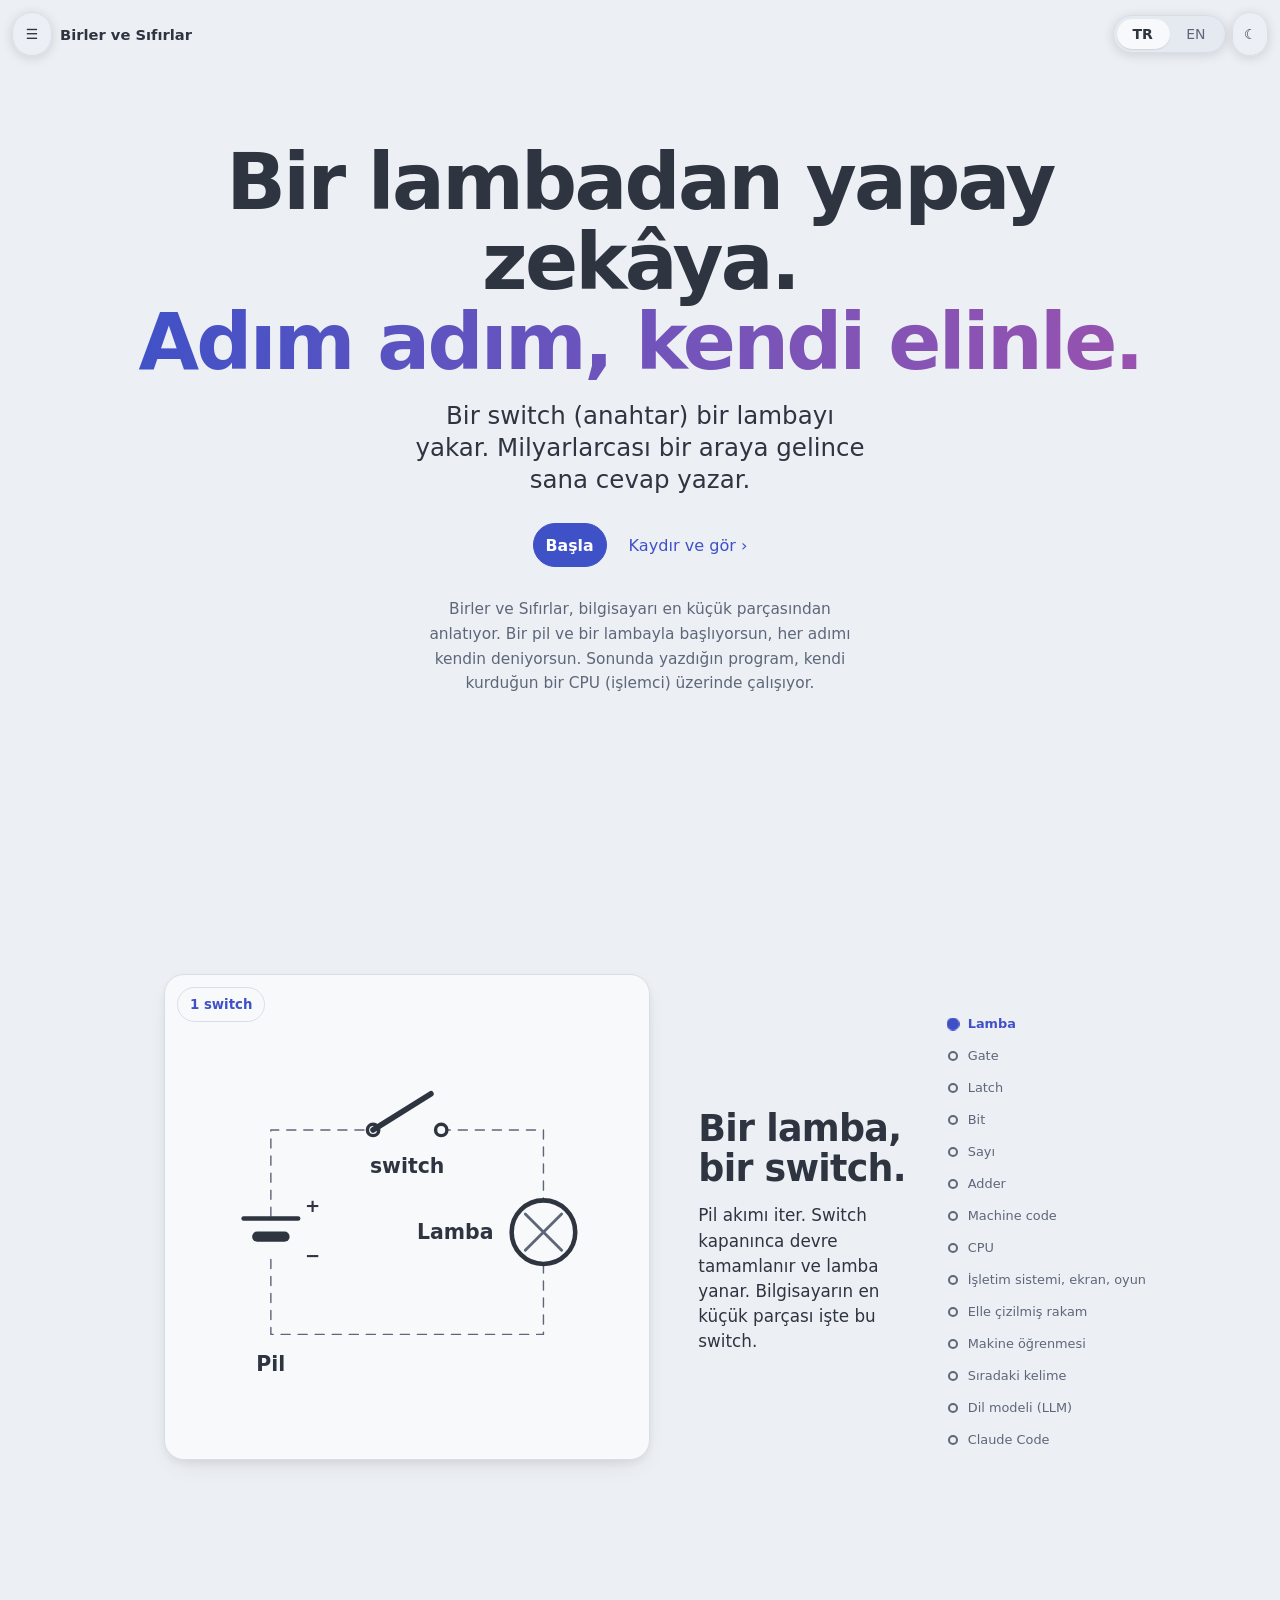
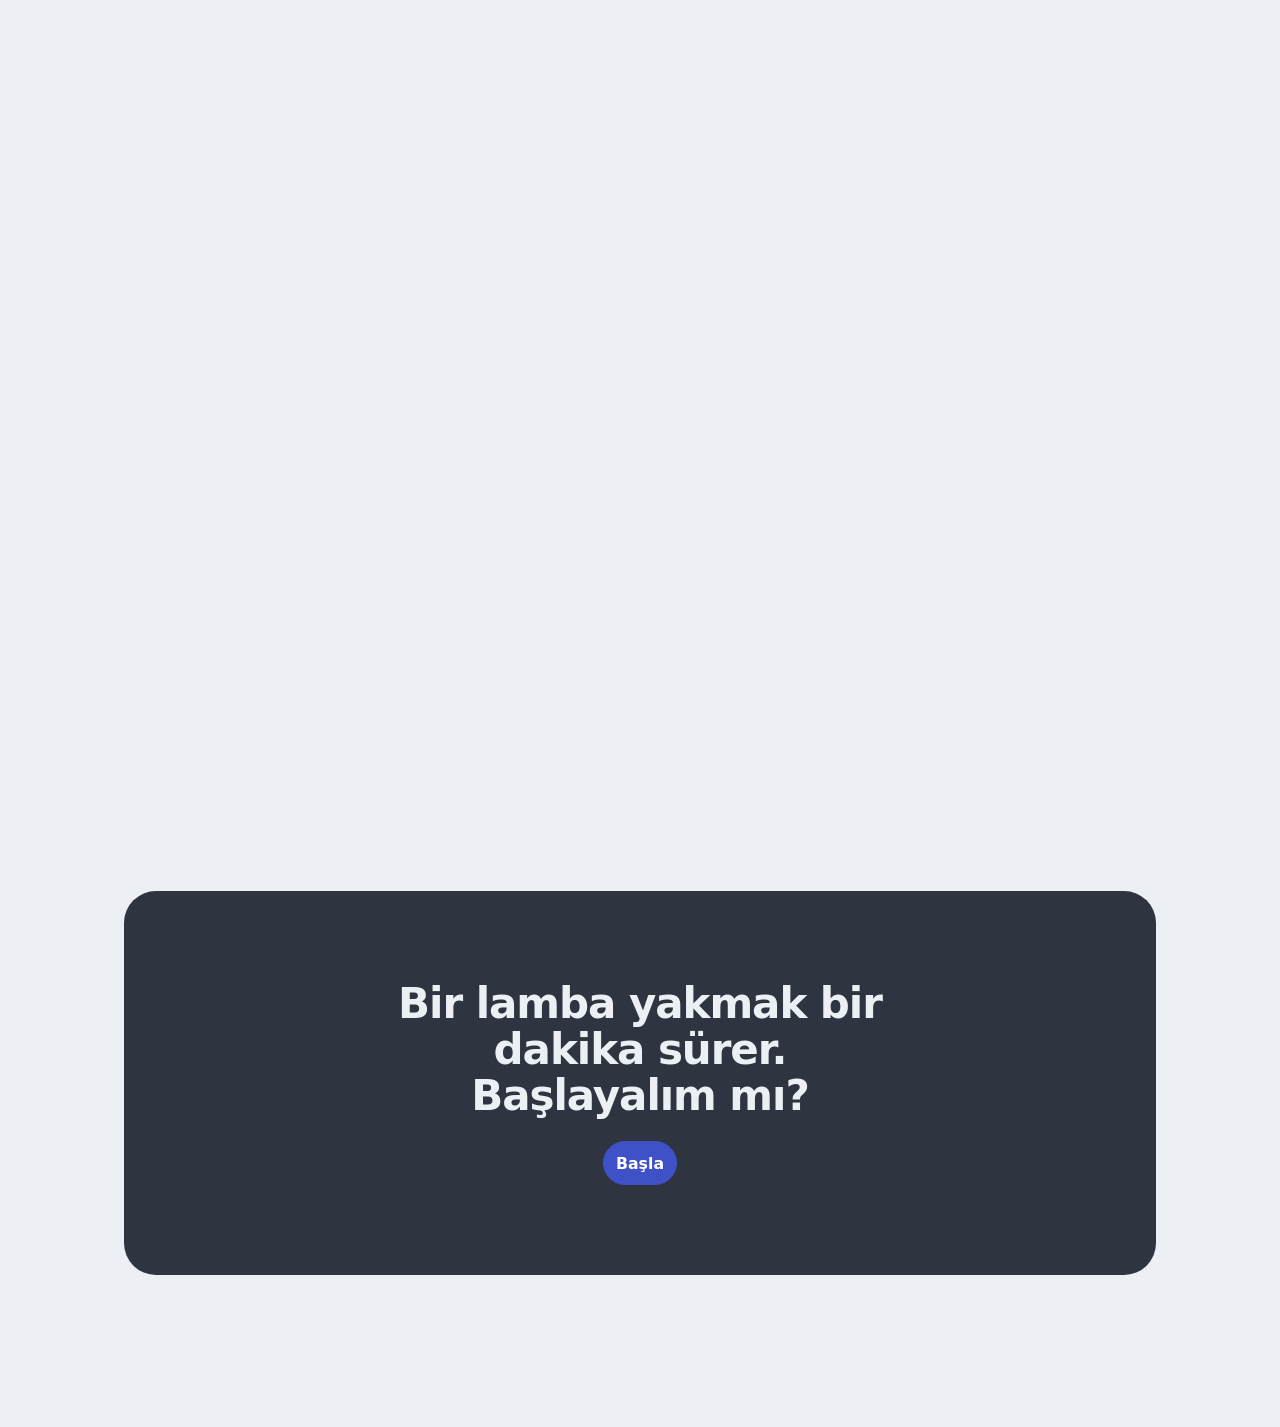
==== apps/how-computers-work/index.html @ 85d6cffd "Publish: site voltaj" ====
<!doctype html>
<html lang="tr">
  <head>
    <script>(function(){try{var D={"palette":"nord","theme":"system","accent":"indigo","type":"system","shape":"pill","density":"comfortable","motion":"calm","depth":"layered","icons":"thin"},O={"palette":["midnight","paper","cool","graphite","sand","nord"],"theme":["dark","light","system"],"accent":["blue","brick","violet","teal","amber","rose","green","indigo","ink"],"type":["grotesk","system","serif","mono","rounded","humanist"],"shape":["sharp","soft","round","pill"],"density":["compact","comfortable","spacious"],"motion":["snappy","smooth","calm","minimal","bouncy"],"depth":["layered","flat","deep"],"icons":["thin","regular","bold"]},p={};
try{p=JSON.parse(localStorage.getItem("voltaj:prefs")||"{}")||{}}catch(e){}
var r=document.documentElement,l=p.look||{};for(var a in D){var v=a==="theme"?p.theme:l[a];if(O[a].indexOf(v)<0)v=D[a];
if(a==="theme"&&v==="system")v=matchMedia("(prefers-color-scheme: dark)").matches?"dark":"light";r.setAttribute("data-"+a,v)}}catch(e){}})();</script>

    <meta charset="UTF-8" />
    <meta name="viewport" content="width=device-width, initial-scale=1, viewport-fit=cover" />
    <meta name="color-scheme" content="light dark" />
    <title>Birler ve Sıfırlar</title>
    <link rel="icon" href="data:image/svg+xml,%3Csvg xmlns='http://www.w3.org/2000/svg' viewBox='0 0 32 32'%3E%3Crect width='32' height='32' rx='7' fill='%234f46e5'/%3E%3Cpath d='M18 4 8 18h7l-1 10 10-14h-7z' fill='%23fff'/%3E%3C/svg%3E" />
    <script type="module" crossorigin src="./assets/index-BXSybt_W.js"></script>
    <link rel="stylesheet" crossorigin href="./assets/index-cdD8555y.css">
  </head>
  <body>
    <div id="root"></div>
  </body>
</html>
---- apps/how-computers-work/assets/index-cdD8555y.css ----
.cd{width:100%;height:auto;display:block;font:600 12px/1 var(--font-text, system-ui);-webkit-user-select:none;user-select:none}.cd .w,.cd .f{fill:none;stroke-linecap:round;stroke-linejoin:round;transition:stroke var(--t-hover, .22s)}.cd .f{opacity:0;transition:opacity var(--t-hover, .22s);animation:cd-flow .8s linear infinite}.cd .on .f{opacity:1}@keyframes cd-flow{to{stroke-dashoffset:-18}}.cd .sw{cursor:pointer;outline:none}.cd .sw.auto{cursor:default;pointer-events:none}.cd .sw .hit{fill:transparent;transition:fill var(--t-hover, .22s)}.cd .sw:hover .hit{fill:color-mix(in srgb,var(--cd-high) 14%,transparent)}.cd .sw:focus-visible .hit{stroke:var(--cd-high);stroke-width:2}.cd .lever{transition:transform var(--t-hover, .22s) cubic-bezier(.25,.8,.25,1)}.cd .sw:not(.closed) .lever{transform:rotate(-30deg)}.cd .glow{opacity:0;transition:opacity var(--t-hover, .22s)}.cd .on .glow{opacity:1}.cd text{text-anchor:middle;dominant-baseline:central;fill:currentColor}.cd .tappable{cursor:pointer;outline:none}.cd .tappable:focus-visible .tap-ring,.cd .tappable.sel .tap-ring{stroke:var(--cd-high);stroke-width:2}.cd .tap-ring{fill:transparent;stroke:transparent}.cd .tappable:hover .tap-ring{fill:color-mix(in srgb,var(--cd-high) 12%,transparent)}.cd .live .w{stroke:var(--cd-high)}.cd .b-glow{fill:#fcd34d;filter:blur(7px);transition:opacity var(--t-fast, .16s)}.cd .b-glass{fill:color-mix(in srgb,var(--cd-off) 14%,transparent);stroke:var(--cd-off);stroke-width:1.6}.cd .b-light{fill:#fde047;stroke:#d97706;stroke-width:1.6;transition:opacity var(--t-fast, .16s)}.cd .b-fil{fill:none;stroke:var(--cd-off);stroke-width:1.3;stroke-linejoin:round}.cd .lit .b-fil{stroke:#b45309}.cd .b-base{fill:#9aa3b0;stroke:#5b6472;stroke-width:1}.cd .b-thread{fill:none;stroke:#5b6472;stroke-width:1}.cd .b-tip{fill:#5b6472}.cd .dg rect{fill:color-mix(in srgb,var(--cd-off) 12%,transparent);stroke:var(--cd-off);stroke-width:1.2;transition:fill var(--t-hover, .22s),stroke var(--t-hover, .22s)}.cd .dg.on rect{fill:color-mix(in srgb,var(--cd-high) 30%,transparent);stroke:var(--cd-high)}.cd .dg text{font-weight:700;font-variant-numeric:tabular-nums}.cd .num{font-weight:700;font-variant-numeric:tabular-nums}.cd .place{font-weight:600;font-variant-numeric:tabular-nums}.cd .leg{fill:none;stroke:var(--cd-off);stroke-width:2.5;transition:stroke var(--t-hover, .22s)}.cd .on .leg{stroke:var(--cd-high)}.cx-in,.cx-box{transition:opacity var(--t-slow, .42s) cubic-bezier(.25,.8,.25,1),transform var(--t-slow, .42s) cubic-bezier(.25,.8,.25,1)}.cx-box{opacity:0;transform:scale(1.5);pointer-events:none}.cx.collapsed .cx-in{opacity:0;transform:scale(.35);pointer-events:none}.cx.collapsed .cx-box{opacity:1;transform:none}.cd{--cd-high: var(--accent);--cd-off: var(--muted);color:var(--text)}.cd .w{stroke:var(--cd-off);stroke-width:2}.cd .on .w{stroke:var(--cd-high)}.cd .f{stroke:var(--cd-high);stroke-width:4;stroke-dasharray:3 15}.cd .sym{fill:none;stroke:var(--cd-off);stroke-width:2;stroke-linecap:round;transition:stroke var(--t-hover, .22s)}.cd .on .sym,.cd .closed .sym{stroke:var(--cd-high)}.cd .glow{fill:color-mix(in srgb,var(--cd-high) 25%,transparent)}@media (prefers-reduced-motion: reduce){.cd .f{animation:none}.cd .w,.cd .f,.cd .lever,.cd .glow,.cd .b-glow,.cd .b-light,.cd .dg rect,.cx-in,.cx-box{transition:none}}.cd .sw:not(.auto) .hit,.cd .tappable .tap-ring{stroke:color-mix(in srgb,var(--cd-high) 40%,transparent);stroke-width:1;stroke-dasharray:3 3}.cd .sw:not(.auto):hover .hit,.cd .tappable:hover .tap-ring{stroke-opacity:1;stroke-dasharray:none}.cd .tappable:focus-visible .tap-ring,.cd .sw:focus-visible .hit{stroke-dasharray:none}.cd text,.cd .b-glass,.cd .b-light{cursor:default}.guide-slot{position:sticky;bottom:14px;height:0;z-index:30;pointer-events:none}.guide{position:fixed;z-index:15;bottom:14px;width:min(380px,calc(100% - 16px));pointer-events:auto;background:var(--bg-elev, var(--bg));color:var(--text);border:1px solid var(--accent);border-radius:12px;padding:10px 12px;box-shadow:0 6px 24px #00000047;font-size:.9rem;line-height:1.4;display:grid;gap:8px}.guide p{margin:0}.guide .gd-row{display:flex;gap:8px;align-items:center;justify-content:space-between}.guide .gd-count{color:var(--muted);font-size:.8rem}.guide .gd-btns{display:flex;gap:6px}.guide .btn{padding:2px 10px}.guide-again{position:absolute;right:8px;bottom:0;pointer-events:auto;padding:2px 10px}.guide-ring{position:fixed;z-index:2147483000;pointer-events:none;box-sizing:content-box;margin:-4px 0 0 -4px;padding:2px;border:2px solid var(--accent);border-radius:8px;animation:guide-pulse 1.4s ease-in-out infinite}@keyframes guide-pulse{0%,to{filter:drop-shadow(0 0 0 transparent)}50%{filter:drop-shadow(0 0 7px var(--accent))}}@media (prefers-reduced-motion: reduce){.guide-ring{animation:none;filter:drop-shadow(0 0 4px var(--accent))}}.guide-slot:has(>.guide-again){position:static;height:auto;pointer-events:auto;display:flex;justify-content:flex-end;margin-top:6px}.guide-slot>.guide-again{position:static}.guide-right{right:14px}.guide-left{left:14px}@media (max-width: 860px){.guide{width:min(380px,calc(100% - 28px))}}.guide{width:min(460px,calc(100% - 16px))}.guide .gd-bar{display:flex;align-items:center;justify-content:space-between;gap:6px;cursor:grab;touch-action:none;-webkit-user-select:none;user-select:none}.guide .gd-bar:active{cursor:grabbing}.guide .gd-grip{color:var(--muted);padding:0 6px;border-radius:6px;line-height:1.4}.guide .gd-grip:focus-visible{outline:2px solid var(--accent)}.guide .gd-tools{display:flex;gap:4px}.guide .gd-tools .btn{font-size:.8rem}.guide{max-height:calc(100vh - 28px);max-height:calc(100dvh - 28px);box-sizing:border-box;grid-template-rows:auto minmax(0,1fr) auto;cursor:grab;touch-action:none}.guide>p{cursor:auto;touch-action:pan-y;min-height:0;overflow-y:auto;overscroll-behavior:contain}.guide:active{cursor:grabbing}.guide .gd-row{flex-wrap:wrap;-webkit-user-select:none;user-select:none}.guide{position:fixed}.guide .gd-tools{justify-self:end;display:flex;flex-wrap:nowrap;align-items:center;gap:2px;margin:-4px -6px -2px 0;-webkit-user-select:none;user-select:none}.guide .gd-tools .btn{padding:0 7px;min-height:28px;min-width:28px;line-height:1}.guide .gd-x{font-size:1rem}.guide>p{overflow-wrap:anywhere}.guide .gd-row{justify-content:space-between}@keyframes gd-blink{0%,to{box-shadow:0 6px 24px #00000047}30%{box-shadow:0 0 0 4px var(--accent),0 0 22px var(--accent);transform:scale(1.03)}}.guide.gd-blink{animation:gd-blink .7s ease-out 2}@keyframes next-nudge{0%,to{box-shadow:0 0 0 0 var(--accent)}50%{box-shadow:0 0 0 8px transparent,0 0 18px var(--accent)}}.next-nudge{outline:2px solid var(--accent);outline-offset:3px;animation:next-nudge 1.1s ease-in-out infinite}@media (prefers-reduced-motion: reduce){.guide.gd-blink,.next-nudge{animation:none}}.guide{background:color-mix(in srgb,var(--accent) 22%,var(--bg-elev, var(--bg)));border-width:2px;box-shadow:0 8px 28px #00000061}.guide,.guide-ring{--gd-bg: #fde7ef;--gd-line: #c43d73;--gd-ink: #3d1022;--gd-muted: #7a2e4c;--gd-btn: #fef3f7;--gd-glow: rgba(196, 61, 115, .55)}[data-theme=dark] .guide,[data-theme=dark] .guide-ring{--gd-bg: #3a1828;--gd-line: #e58aaa;--gd-ink: #fbe6ee;--gd-muted: #e7b3c6;--gd-btn: #4f2339;--gd-glow: rgba(229, 138, 170, .55)}.guide{background:var(--gd-bg);color:var(--gd-ink);border-color:var(--gd-line)}.guide .gd-count,.guide .gd-grip{color:var(--gd-muted)}.guide .btn{background:var(--gd-btn);color:var(--gd-ink);border-color:var(--gd-line)}.guide .btn:hover:not(:disabled){background:var(--gd-bg);border-color:var(--gd-ink)}.guide-ring{border-color:var(--gd-line)}@keyframes gd-blink{0%,to{box-shadow:0 8px 28px #00000061}30%{box-shadow:0 0 0 4px var(--gd-line),0 0 22px var(--gd-glow);transform:scale(1.03)}}@media (prefers-reduced-motion: reduce){.guide-ring{filter:drop-shadow(0 0 4px var(--gd-line))}}.guide .gd-hint{margin:6px 0 0;font-size:.72rem;color:var(--muted, inherit);opacity:.75}.guide .gd-hint kbd{font:inherit;font-size:.7rem;padding:0 5px;border:1px solid currentColor;border-radius:4px;opacity:.8}@media (hover: none){.guide .gd-hint{display:none}}.chapter-tail{display:contents}.chapter.fit{--nav-h: 61px;height:calc(100vh - var(--nav-h));box-sizing:border-box;display:flex;flex-direction:column;padding-block:12px 10px;font-size:1rem;line-height:1.45;overflow:hidden}.chapter.fit .chapter-head{display:flex;align-items:baseline;flex-wrap:wrap;gap:4px 14px;max-width:none;margin:0 0 4px}.chapter.fit .chapter-head h1{font-size:1.5rem;margin:0}.chapter.fit .chapter-head .legend{margin:0;font-size:.8rem}.chapter.fit>.beat{flex:1 1 0;min-height:0;padding-block:4px;grid-template-rows:auto minmax(0,1fr)}.chapter.fit .beat .prose{font-size:.9rem}.chapter.fit .stagebox{position:static;min-height:0;padding:10px;gap:8px}.chapter.fit .own{flex:1;min-height:0;display:flex;flex-direction:column}.chapter.fit .own-grid{flex:1;height:auto;min-height:0}.chapter.fit .fit-foot{flex:none;display:flex;align-items:center;gap:12px;margin-top:6px}.chapter.fit .fit-foot .payoff{flex:1;margin:0;padding:0;border:0;font-size:1rem;text-align:left;line-height:1.3}.chapter.fit .skip-info{position:relative;margin-left:auto}.chapter.fit .skip-pop{position:absolute;top:100%;right:0;width:min(60ch,80vw);margin-top:6px;padding:10px 14px;font-size:.9rem;background:var(--surface);border:1px solid var(--line);border-radius:10px;box-shadow:var(--shadow-md, var(--shadow-sm));z-index:20}.chapter.fit .skip-pop p{margin:4px 0 0}.chapter.fit .fit-foot .pager{flex:none;flex-wrap:nowrap;gap:8px}.shell:has(>.chapter.fit){min-height:0}.own8-h{margin:20px 0 8px;font-size:1rem}.own .code{resize:none;height:12.5rem;overflow:auto;width:100%;font-family:ui-monospace,SF Mono,Menlo,monospace;font-size:.9rem}.rgb8{display:grid;grid-template-columns:110px minmax(0,1fr);gap:16px;align-items:center}.rgb8-sw{width:110px;height:110px;border-radius:14px}.rgb8-row{display:grid;grid-template-columns:1.2rem minmax(0,1fr) 2.6rem;gap:10px;align-items:center;margin:6px 0}.rgb8-v{text-align:right}@media (max-width: 640px){.rgb8{grid-template-columns:1fr}}.rgb8{grid-template-columns:auto minmax(0,1fr)}.rgb8-zoom{grid-column:1 / -1;margin:0}.rgb8-img{display:grid;grid-template-columns:repeat(4,1fr);transition:width var(--t-slow, .4s),gap var(--t-slow, .4s)}.rgb8-img.z0{width:64px;gap:0}.rgb8-img.z1{width:160px;gap:4px}.rgb8-img.z2{width:260px;gap:4px}.rgb8-cell{aspect-ratio:1;border:0;padding:0;cursor:pointer;color:#fff;text-shadow:0 0 3px #000;font-size:.62rem;line-height:1.15;white-space:pre;transition:border-radius var(--t-slow, .4s)}.rgb8-img.z0 .rgb8-cell{cursor:default}.rgb8-img:not(.z0) .rgb8-cell{border-radius:6px}.rgb8-cell.sel{outline:2px solid var(--accent, #fff);outline-offset:1px}.rgb8-mem{font-size:.8rem;margin:6px 0}@media (max-width: 640px){.rgb8{grid-template-columns:1fr}.rgb8-img.z2{width:100%}}.io-strip{margin:8px 0}.io-cells{display:grid;grid-template-columns:repeat(5,minmax(0,1fr));gap:4px;margin-top:4px}.io-cells16{grid-template-columns:repeat(8,minmax(0,1fr))}.io-cell{font-family:ui-monospace,SF Mono,Menlo,monospace;font-size:.8rem;padding:6px 4px}.io-dev{border-color:var(--accent, currentColor)}.io-cell[aria-pressed=true],.io-bit[aria-checked=true]{background:var(--accent, currentColor);color:var(--on-accent, #fff)}.io-pick{display:grid;grid-template-columns:repeat(8,minmax(0,1fr));gap:4px;margin:8px 0}.io-input .twocol,.io-input{position:relative}.io-ln{display:block;padding:0 4px;border-radius:4px}.io-ln.on{background:var(--accent, currentColor);color:var(--on-accent, #fff)}.io-fx{margin:8px 0 0;padding-left:1.4em;min-height:4.2em}.io-fx li{margin:2px 0}.io-input .btn:disabled{opacity:.5;cursor:progress}.io-fig{width:min(100%,260px);margin:0 auto}.io-cols{display:grid;grid-template-columns:repeat(8,1fr);text-align:center;font-size:1rem;color:var(--accent);height:1.4em}.io-gridwrap{position:relative}.io-gridwrap .screen{width:100%}.io-row{position:absolute;left:0;right:0;top:66.6%;height:12.2%;border:2px dashed var(--accent);border-radius:6px;pointer-events:none;transition:background var(--t-slow, .42s)}.io-row.seen{background:color-mix(in srgb,var(--accent) 22%,transparent);border-style:solid}.io-ask{position:absolute;right:4px;top:66.6%;height:12.2%;display:flex;align-items:center;font-size:.72rem;font-weight:600;padding:0 6px;border-radius:999px;background:var(--accent);color:var(--on-accent, #fff);pointer-events:none;animation:io-ask .56s var(--ease, ease-out) both}@keyframes io-ask{0%{opacity:1}to{opacity:.15}}.io-byte{text-align:center;margin:6px 0 0}.io-legend{margin:8px 0 0;padding-left:1.2em}.io-seenline{color:var(--accent);font-weight:600}.io-watch{margin:8px 0 0;padding:6px 10px;border-left:3px solid var(--accent);background:color-mix(in srgb,var(--accent) 10%,transparent)}@media (prefers-reduced-motion: reduce){.io-ask{animation:none}.io-row{transition:none}}.io-pick.io-rows{grid-template-columns:repeat(auto-fit,minmax(max(3.6rem,5ch),1fr))}.io-rows .io-cell{white-space:nowrap;font-variant-numeric:tabular-nums;padding:6px 8px;min-width:0}.walk9{display:grid;grid-template-columns:minmax(0,1fr) minmax(0,1fr);gap:14px;align-items:start}.walk9>div{min-width:0}.wlist{max-height:560px;overflow:auto;border:1px solid var(--line);border-radius:10px;font-size:.78rem;line-height:1.5;position:relative}.wsec{position:sticky;top:0;z-index:1;background:var(--bg);padding:3px 8px;font-weight:600;font-size:.78rem;color:var(--accent);border-block:1px solid var(--line)}.wl{display:flex;gap:8px;padding:0 8px;white-space:pre;border-left:3px solid transparent}.wl .ad{color:var(--muted);min-width:2.2em}.wl.cur{background:color-mix(in srgb,var(--accent) 28%,transparent);border-left-color:var(--accent)}.wl.nxt{outline:1px dashed var(--accent);outline-offset:-1px}.wl .cm{color:var(--muted)}.wcap{border:1px solid var(--line);border-radius:10px;padding:8px 12px;margin-block:10px;height:11.5rem;overflow-y:auto;overflow-wrap:anywhere;box-sizing:border-box}.wcap ul{margin:6px 0 0;padding-left:18px}.wcap .none9{color:var(--muted)}.walk9 .screen{width:min(100%,200px)}.screen .px.chg{stroke:var(--accent);stroke-width:3}.still9{opacity:.4}@media (max-width: 760px){.walk9{grid-template-columns:minmax(0,1fr)}}.stage9 .wlist{max-height:420px}.wl.new9{border-left-color:var(--good, #4a9);background:color-mix(in srgb,var(--good, #4a9) 12%,transparent)}.wl.new9.cur{background:color-mix(in srgb,var(--accent) 28%,transparent);border-left-color:var(--accent)}.newkey9{display:inline-block;width:10px;height:10px;border-radius:2px;vertical-align:-1px;background:color-mix(in srgb,var(--good, #4a9) 40%,transparent);border-left:3px solid var(--good, #4a9)}.mgroup{margin-block:10px;padding:6px 0 2px 10px;border-left:4px solid var(--line)}.mgroup h5{margin:0;font-size:.85rem;display:flex;gap:10px;flex-wrap:wrap;align-items:baseline}.mnote{margin:2px 0 6px;color:var(--muted);font-size:.78rem}.g-code{border-left-color:var(--muted)}.g-tables{border-left-color:#b8892b}.g-vars{border-left-color:var(--accent)}.g-dev{border-left-color:#8a63d2}.g-screen{border-left-color:var(--good, #4a9)}.mrow{display:flex;gap:12px;align-items:flex-end;margin-block:3px}.maddr{color:var(--muted);font-size:.72rem;min-width:3.2em;padding-bottom:3px}.mcells{display:grid;grid-template-columns:repeat(8,3.2em);gap:3px;font-size:.8rem}.mcells .mcell:nth-child(4){margin-right:10px}.mcell{display:inline-flex;flex-direction:column;align-items:center;border:1px solid var(--line);border-radius:4px;padding:0 2px 1px;min-width:0}.mcell i{font-style:normal;font-size:.6rem;color:var(--accent);height:1em;line-height:1em;white-space:nowrap;overflow:hidden;max-width:100%}.mcell b{font-weight:600;letter-spacing:.06em}.mcell .bits{text-decoration:none;font-size:.6rem;letter-spacing:1px;color:var(--muted)}.mcell.z b{color:var(--muted);font-weight:400}.mcell.r{outline:2px solid var(--accent);outline-offset:-1px}.mcell.w{background:color-mix(in srgb,var(--accent) 35%,transparent);outline:2px solid var(--accent);outline-offset:-1px}.mlegend{display:flex;flex-wrap:wrap;gap:8px;align-items:center}.mlegend .mcell{display:inline-flex;flex-direction:row;padding:0 6px}.focus9 .mcell:not(.w):not(.r){opacity:.45}@media (max-width: 760px){.mcells{grid-template-columns:repeat(8,2.6em);font-size:.72rem}}.z-body,.z-box,.z-chip,.z-scr{fill:color-mix(in srgb,var(--accent) 6%,var(--surface));stroke:var(--text);stroke-width:4}.z-w{stroke-dasharray:8 7;transition:stroke var(--t-slow, .42s)}.z-plate{stroke:var(--text);stroke-width:4}.z-short{stroke-width:9}.z-pin{fill:var(--surface);stroke:var(--text);stroke-width:3}.z-lev{stroke:var(--text);stroke-width:5;transform-box:fill-box;transform-origin:0% 50%;transform:rotate(-32deg);transition:transform .6s cubic-bezier(.25,.8,.25,1)}.z-lamp{fill:transparent;stroke:var(--text);stroke-width:4;transition:fill var(--t-slow, .42s),filter var(--t-slow, .42s)}.z-fil{stroke-width:2.5}.z-glow{fill:color-mix(in srgb,var(--accent) 30%,transparent);stroke:none;opacity:0;transition:opacity var(--t-slow, .42s)}.z-coil{stroke-width:4}.z-lit .z-live{stroke:var(--accent)}.z-lit .z-lev{transform:none}.z-lit .z-lamp{fill:color-mix(in srgb,var(--accent) 70%,transparent);filter:drop-shadow(0 0 14px var(--accent))}.z-lit .z-glow{opacity:1}.z-gate{stroke:var(--text);stroke-width:3;fill:var(--surface)}.z-cell{fill:var(--surface-2);stroke:var(--line);stroke-width:2}.z-off .z-cell{fill:var(--surface-2);stroke:var(--line)}.z-on .z-cell{fill:color-mix(in srgb,var(--accent) 22%,var(--surface));stroke:var(--accent)}.z-on .z-w,.z-on .z-gate{stroke:var(--accent)}.hm-zsvg text.z-dig{fill:var(--muted);stroke:none;font:700 26px ui-monospace,SFMono-Regular,Menlo,monospace}.hm-zsvg text.z-dsm{font-size:22px}.hm-zsvg .z-on .z-dig{fill:var(--accent)}.hm-zsvg text.z-wt{fill:var(--muted);stroke:none;font-size:12px}.z-bit{fill:transparent;stroke:var(--accent);stroke-width:1.5}.z-bit.z-set{fill:color-mix(in srgb,var(--accent) 55%,transparent)}.z-px{fill:var(--surface-2);stroke:none}.z-pxon{fill:var(--accent)}.hm-zoom[data-run] .z-lit .z-live{animation:hm-flow2 .8s linear infinite}.hm-zoom[data-run] .z-bit.z-run{animation:hm-bit 1.6s steps(1) infinite;animation-delay:calc(var(--i) * -.4s)}@keyframes hm-flow2{to{stroke-dashoffset:-15}}@keyframes hm-bit{0%{fill:currentColor}50%{fill:transparent}}.hm-zsvg text.z-v{font:700 19px ui-monospace,SFMono-Regular,Menlo,monospace;fill:var(--muted)}.hm-zsvg text.z-v.z-acc{fill:var(--accent)}.z-cur .z-cell{stroke:var(--accent);stroke-dasharray:4 3}.z-carry{stroke:var(--accent);stroke-width:2.5;fill:none}.hm-zsvg text.z-code{fill:var(--text);stroke:none;font:600 14px ui-monospace,SFMono-Regular,Menlo,monospace}.hm-zsvg text.z-code.z-acc{fill:var(--accent)}.hm-zsvg text.z-dxs{font-size:16px}.z-lev,.z-lamp,.z-glow,.z-cell{transition-duration:var(--t-pop, .32s)}.hm-zoom[data-rm] .z-lev,.hm-zoom[data-rm] .z-lamp,.hm-zoom[data-rm] .z-glow{transition:none}.hm-zsvg text.z-v.z-vb{font-size:30px}.hm-zsvg .z-latchw .z-w{stroke-width:5;stroke-linecap:round;stroke-dasharray:12 9;stroke:var(--muted);opacity:.3}.hm-zsvg .z-latchw.z-lit .z-w{stroke:var(--accent);opacity:1;filter:drop-shadow(0 0 3px var(--accent))}.hm-zoom[data-run] .z-latchw.z-lit .z-live{animation:hm-flow-l .7s linear infinite}@keyframes hm-flow-l{to{stroke-dashoffset:-21}}.z-syn{stroke:var(--accent);stroke-width:1.5;stroke-dasharray:none}.z-neu{fill:var(--surface);stroke:var(--text);stroke-width:3}.z-neuon{fill:var(--accent);stroke:var(--accent);filter:drop-shadow(0 0 10px var(--accent))}.z-pxdim{fill:var(--muted);opacity:.35}.hm-zsvg text.z-num{fill:var(--muted);opacity:.55;font-size:14px;font-weight:500}.hm-zsvg text.z-numon{fill:var(--surface);font-size:14px;font-weight:700}.z-term{fill:color-mix(in srgb,var(--accent) 6%,var(--surface));stroke:var(--text);stroke-width:4}.z-chipw{fill:var(--surface-2);stroke:var(--line);stroke-width:2}.z-tok{fill:var(--surface);stroke:var(--accent);stroke-width:3}.z-bar{fill:var(--line);stroke:none}.z-on .z-bar{fill:var(--accent)}.z-cur{fill:var(--accent);stroke:none}.hm-zoom[data-run] .z-cur{animation:hm-blink 1.1s steps(1) infinite}@keyframes hm-blink{50%{opacity:0}}.hm-zsvg text.z-v{font-size:11px;font-family:ui-monospace,SFMono-Regular,Menlo,monospace;font-weight:500}.hm-zsvg text.z-code{font-size:11px;font-family:ui-monospace,SFMono-Regular,Menlo,monospace;font-weight:500}.hm-zsvg text.z-mut{fill:var(--muted)}.hm-zsvg text.z-del{fill:var(--bad, #c0392b)}.z-ln{fill:none;stroke:var(--accent);stroke-width:2.5}.z-cell{fill:var(--accent);stroke:none}.z-gen{stroke:var(--accent)}.z-bar.z-barhi{fill:var(--accent)}.z-add{fill:color-mix(in srgb,var(--accent) 14%,var(--surface));stroke:var(--accent)}.z-pc{stroke:var(--text)}.z-tick{fill:var(--accent);stroke:none}.z-okp{stroke:var(--surface);stroke-width:2.5;fill:none}.chapter.home{max-width:1080px}.nav-brand{all:unset;cursor:pointer;font-weight:700;font-size:1.1rem;padding:4px 8px;border-radius:var(--r, 8px)}.nav-brand:hover{background:color-mix(in srgb,var(--accent) 12%,transparent)}.nav-brand:focus-visible{outline:2px solid var(--accent);outline-offset:2px}.toc-home{margin-bottom:6px}.hm{display:grid;gap:0}.hm-hero{display:grid;justify-items:center;text-align:center;gap:18px;padding:clamp(40px,9vw,110px) 0 clamp(32px,6vw,64px)}.hm-hook{font-size:clamp(2.6rem,8vw,5.6rem);line-height:1.02;margin:0;letter-spacing:-.035em;font-weight:800}.hm-grad{background:linear-gradient(100deg,var(--accent),color-mix(in srgb,var(--accent) 40%,#e0509a) 55%,var(--accent));background-size:200% 100%;-webkit-background-clip:text;background-clip:text;color:transparent;animation:hm-shine 9s ease-in-out infinite alternate}.hm-sub{font-size:clamp(1.25rem,2.6vw,1.75rem);line-height:1.3;margin:0;max-width:30ch;font-weight:500}.hm-lead{color:var(--muted);font-size:1.1rem;margin:12px 0 0;max-width:46ch}.hm-cta{display:flex;flex-wrap:wrap;gap:14px 22px;margin-top:10px;align-items:center;justify-content:center}.hm-start{font-size:1.15rem;padding-inline:32px;min-height:52px;border-radius:999px}.hm-link{border-radius:999px;min-height:52px}.hm-link2{color:var(--accent);font-size:1.15rem;text-decoration:none;cursor:pointer}.hm-link2:hover{text-decoration:underline}.hm-hero>*{animation:rise .7s cubic-bezier(.25,.8,.25,1) backwards}.hm-hero>:nth-child(2){animation-delay:80ms}.hm-hero>:nth-child(3){animation-delay:.16s}.hm-hero>:nth-child(4){animation-delay:.24s}.hm-hero>:nth-child(5){animation-delay:.32s}.hm-final[data-rv]{opacity:0;transform:translateY(28px);transition:opacity .7s cubic-bezier(.25,.8,.25,1),transform .7s cubic-bezier(.25,.8,.25,1)}.hm-final[data-in]{opacity:1;transform:none}.hm-band{background:var(--text);color:var(--bg);border-radius:clamp(18px,3vw,32px);padding:clamp(40px,7vw,96px) clamp(20px,5vw,72px);margin:clamp(24px,5vw,56px) 0}.hm-final{display:grid;justify-items:center;text-align:center;gap:22px}.hm-final p{margin:0;font-size:clamp(1.8rem,4.5vw,3rem);font-weight:800;letter-spacing:-.025em;line-height:1.1;max-width:18ch}.hm-zoom{position:relative;height:calc((var(--zn) - 1) * 75vh + 100vh);height:calc((var(--zn) - 1) * 75svh + 100svh)}.hm-zstage{position:sticky;top:0;height:100vh;height:100svh;display:grid;grid-template-columns:minmax(0,1.15fr) minmax(0,1fr);gap:clamp(20px,4vw,48px);align-items:center;padding:64px 0 20px;box-sizing:border-box}.hm-zcol{justify-self:end;width:min(calc(100% - 40px),calc(100svh - 150px));display:flex;flex-direction:column;align-items:center;gap:6px}.hm-zframe{position:relative;width:100%;flex:none;aspect-ratio:1;border:1px solid var(--line);border-radius:var(--r-lg, 14px);background:var(--surface);box-shadow:var(--shadow-md, var(--shadow-sm));overflow:hidden}.hm-zsvg{display:block;width:100%;height:100%;box-sizing:border-box;padding-top:30px;color:var(--muted);stroke-width:4}.hm-zoom[data-rm] .hm-zsvg{animation:hm-zfade .32s cubic-bezier(.25,.8,.25,1) backwards}.hm-zcount{position:absolute;top:12px;left:12px;padding:6px 12px;border-radius:999px;font-weight:700;font-variant-numeric:tabular-nums;font-size:.95rem;background:color-mix(in srgb,var(--surface) 80%,transparent);border:1px solid var(--line);color:var(--accent);-webkit-backdrop-filter:blur(8px);backdrop-filter:blur(8px)}.hm-zside{display:grid;grid-template-columns:minmax(0,1fr) auto;gap:20px;align-items:center}.hm-zcap{display:grid;gap:14px;justify-items:start;animation:rise var(--t-pop, .32s) cubic-bezier(.25,.8,.25,1) backwards}.hm-zh{margin:0;font-size:clamp(1.7rem,3.4vw,2.6rem);line-height:1.1;letter-spacing:-.02em;font-weight:800}.hm-zp{margin:0;font-size:1.2rem;line-height:1.5;max-width:34ch}.hm-zhome{border-radius:999px;min-height:48px;padding-inline:22px}.hm-zdots{list-style:none;margin:0;padding:0;display:grid;gap:2px}.hm-zdot{all:unset;box-sizing:border-box;cursor:pointer;display:flex;align-items:center;gap:10px;min-height:30px;padding:2px 10px 2px 6px;border-radius:999px;color:var(--muted);font-size:.92rem;transition:background var(--t-fast, .16s),color var(--t-fast, .16s)}.hm-zdot:hover{background:color-mix(in srgb,var(--accent) 10%,transparent);color:var(--text)}.hm-zdot:active{transform:scale(.97)}.hm-zdot:focus-visible{outline:2px solid var(--accent);outline-offset:1px}.hm-zdotb{width:10px;height:10px;border-radius:50%;flex:none;border:2px solid currentColor;transition:transform var(--t-pop, .24s),background var(--t-pop, .24s)}.hm-zdot[aria-current]{color:var(--accent);font-weight:700}.hm-zdot[aria-current] .hm-zdotb{background:var(--accent);border-color:var(--accent);transform:scale(1.3)}.hm-zsvg .z-t{fill:var(--text);stroke:none;font-size:18px;font-weight:600;font-family:inherit}.hm-zsvg .z-s{font-size:16px}.hm-zsvg .z-xs{font-size:13px}.hm-zsvg .z-mid{font-size:24px;font-weight:800}.hm-zsvg .z-big{font-size:40px;font-weight:800;letter-spacing:-.02em}.hm-zsvg .z-acc,.hm-zsvg tspan.z-acc{fill:var(--accent)}.hm-zsvg .z-mono{font-family:ui-monospace,SFMono-Regular,Menlo,monospace;font-size:13px;font-weight:500}@keyframes hm-shine{to{background-position:100% 0}}@keyframes hm-zfade{0%{opacity:0}}@media (min-width: 861px) and (max-width: 1100px){.hm-zdotl{font-size:.85rem}}@media (max-width: 860px){.hm-zstage{grid-template-columns:minmax(0,1fr);grid-template-rows:auto 1fr;align-items:start;gap:14px;row-gap:34px;padding-top:60px}.hm-zcol{width:min(100%,50svh);justify-self:center}.hm-zside{grid-template-columns:minmax(0,1fr);gap:10px;align-content:start}.hm-zh{font-size:1.5rem}.hm-zp{font-size:1.05rem}.hm-zdots{order:-1;display:flex;justify-content:center;gap:0;position:relative}.hm-zdot{position:relative;padding:0;min-width:30px;min-height:30px;justify-content:center}.hm-zdotl{position:absolute;bottom:calc(100% + 4px);left:50%;transform:translate(-50%);white-space:nowrap;padding:4px 10px;border-radius:8px;font-size:.85rem;background:var(--text);color:var(--bg);opacity:0;pointer-events:none;transition:opacity var(--t-fast, .16s);z-index:2}.hm-zdot:hover .hm-zdotl,.hm-zdot:focus-visible .hm-zdotl{opacity:1}.hm-zdots li:first-child .hm-zdotl{left:0;transform:none}.hm-zdots li:last-child .hm-zdotl{left:auto;right:0;transform:none}}@media (prefers-reduced-motion: reduce){.hm-grad,.hm-hero>*,.hm-zcap,.hm-zsvg *,.hm-final{animation:none!important;transition:none!important}.hm-final[data-rv]{opacity:1!important;transform:none!important}.hm-grad{background:none;color:var(--accent);-webkit-text-fill-color:currentColor}}.home-bar{position:fixed;top:12px;left:12px;right:12px;z-index:30;display:flex;justify-content:space-between;align-items:center;pointer-events:none}.home-bar>*,.home-bar-end>*{pointer-events:auto}.home-bar-end{display:flex;align-items:center;gap:6px}.home-bar .btn,.home-bar-end>*{background:color-mix(in srgb,var(--bg, #fff) 72%,transparent);-webkit-backdrop-filter:blur(14px) saturate(1.4);backdrop-filter:blur(14px) saturate(1.4);border:1px solid var(--border, #8884);border-radius:999px;box-shadow:0 2px 12px #0002;color:var(--fg, inherit)}.home-burger{width:40px;height:40px;padding:0;font-size:1.15rem;display:grid;place-items:center}.shell[data-home-shell][data-toc]>.toc{display:none;position:fixed;top:64px;left:12px;bottom:12px;width:min(300px,86vw);z-index:29;background:var(--bg, #fff);border:1px solid var(--border, #8884);border-radius:var(--r, 12px);padding-left:var(--s2, 8px);box-shadow:var(--shadow-lg, 0 8px 32px #0004);max-height:none}.shell[data-home-shell][data-toc]>.toc[data-open=true]{display:block;animation:rise var(--t-pop, .32s) cubic-bezier(.25,.8,.25,1) backwards}.shell .chapter:not(.home){padding-top:64px}.shell .chapter.fit{--nav-h: 0px;height:100vh;padding-block:60px 10px}.home-bar{z-index:40}.shell[data-home-shell][data-toc]>.toc{z-index:39;overflow-y:auto;max-height:calc(100vh - 76px)}.hm-zscue{white-space:nowrap;font-size:1.3rem;font-weight:600;line-height:1.3;color:var(--muted);pointer-events:none;opacity:0;transition:opacity var(--t-slow, .42s)}.hm-zscue[data-show]{opacity:.95;animation:hm-cue 1.8s ease-in-out infinite}@keyframes hm-cue{0%,to{transform:translateY(-2px)}50%{transform:translateY(4px)}}.hm-zoom[data-rm] .hm-zscue{animation:none!important;transition:none}.home-title{pointer-events:auto;flex:0 1 auto;min-width:0;margin:0 auto 0 4px;max-width:calc(100% - 160px);padding:6px 4px;background:none;border:0;cursor:pointer;font:inherit;font-weight:700;font-size:clamp(.8rem,3.6vw,1.05rem);color:var(--text, inherit);text-align:left;white-space:nowrap;overflow:hidden;text-overflow:ellipsis}.home-title:hover{text-decoration:underline}[data-palette=midnight][data-theme=dark]{--bg:#0b0b0d;--surface:#18191d;--surface2:#212327;--text:#f2f3f5;--muted:#8b909a;--line:#2b2d32}[data-palette=midnight][data-theme=light]{--bg:#f4f4f6;--surface:#fff;--surface2:#eceef2;--text:#14151a;--muted:#666c7a;--line:#e2e4e9}[data-palette=paper][data-theme=light]{--bg:#f6f4f0;--surface:#fff;--surface2:#efece6;--text:#1f1d1a;--muted:#6f6a62;--line:#e2ded6}[data-palette=paper][data-theme=dark]{--bg:#101114;--surface:#191a1f;--surface2:#22242b;--text:#ece9e4;--muted:#8f8b84;--line:#2c2e36}[data-palette=cool][data-theme=light]{--bg:#f6f7f9;--surface:#fff;--surface2:#eef0f3;--text:#16181d;--muted:#646b78;--line:#dfe2e8}[data-palette=cool][data-theme=dark]{--bg:#0f1115;--surface:#171a20;--surface2:#1f232b;--text:#e8eaef;--muted:#8a92a0;--line:#2a2f38}[data-palette=graphite][data-theme=light]{--bg:#ececee;--surface:#f9f9fa;--surface2:#e3e3e6;--text:#1d1d1f;--muted:#6e6e73;--line:#d4d4d8}[data-palette=graphite][data-theme=dark]{--bg:#1e1e20;--surface:#2a2a2d;--surface2:#333336;--text:#f5f5f7;--muted:#98989d;--line:#3d3d41}[data-accent=blue]{--acc-l:#1f69c9;--acc-d:#5b9dff}[data-accent=brick]{--acc-l:#c73e28;--acc-d:#e8705a}[data-accent=violet]{--acc-l:#6a4fd6;--acc-d:#9b8cff}[data-accent=teal]{--acc-l:#0f8f80;--acc-d:#3cc6b4}[data-accent=amber]{--acc-l:#b86e08;--acc-d:#f0a94e}[data-theme=light]{--accent: var(--acc-l);--on-accent:#fff;--danger:#d6384b;--shadow-sm: 0 1px 2px rgba(20,21,26,.05), 0 1px 1px rgba(20,21,26,.04);--shadow-md: 0 3px 10px rgba(20,21,26,.06), 0 10px 26px -10px rgba(20,21,26,.12);--shadow-lg: 0 8px 20px rgba(20,21,26,.08), 0 22px 48px -16px rgba(20,21,26,.16)}[data-theme=dark]{--accent: var(--acc-d);--on-accent:#0b0c10;--danger:#ff6b7a;--shadow-sm: 0 1px 2px rgba(0,0,0,.3), 0 1px 1px rgba(0,0,0,.22);--shadow-md: 0 4px 14px rgba(0,0,0,.34), 0 10px 28px -10px rgba(0,0,0,.42);--shadow-lg: 0 10px 28px rgba(0,0,0,.42), 0 24px 54px -18px rgba(0,0,0,.52)}html,.scope{--accent-tint: color-mix(in srgb, var(--accent) 14%, transparent);--accent-ink: color-mix(in srgb, var(--accent) 70%, var(--text));--danger-tint: color-mix(in srgb, var(--danger) 14%, transparent);--hover: color-mix(in srgb, var(--text) 6%, transparent);--ring: 0 0 0 2px var(--bg), 0 0 0 4px color-mix(in srgb, var(--accent) 70%, transparent)}[data-type=grotesk]{--font-text: "Inter", "Inter Variable", -apple-system, system-ui, sans-serif;--font-display: "Space Grotesk", "Space Grotesk Variable", "Inter", -apple-system, system-ui, sans-serif;--display-track: -.01em}[data-type=system]{--font-text: -apple-system, BlinkMacSystemFont, "SF Pro Text", system-ui, sans-serif;--font-display: -apple-system, BlinkMacSystemFont, "SF Pro Display", system-ui, sans-serif;--display-track: -.02em}[data-type=serif]{--font-text: -apple-system, system-ui, sans-serif;--font-display: "Iowan Old Style", "Charter", Georgia, serif;--display-track: 0}[data-type=mono]{--font-text: -apple-system, system-ui, sans-serif;--font-display: "JetBrains Mono", "SF Mono", ui-monospace, Menlo, monospace;--display-track: -.02em}[data-shape=sharp]{--r-xs:3px;--r-sm:4px;--r:6px;--r-lg:8px;--r-btn:4px}[data-shape=soft]{--r-xs:6px;--r-sm:8px;--r:10px;--r-lg:14px;--r-btn:8px}[data-shape=round]{--r-xs:8px;--r-sm:10px;--r:13px;--r-lg:17px;--r-btn:10px}[data-shape=pill]{--r-xs:8px;--r-sm:10px;--r:14px;--r-lg:20px;--r-btn:999px}[data-density=compact]{--u:3px;--fs:13px}[data-density=comfortable]{--u:4px;--fs:14px}[data-density=spacious]{--u:5px;--fs:15px}html,.scope{--s1:var(--u);--s2:calc(var(--u)*2);--s3:calc(var(--u)*3);--s4:calc(var(--u)*4);--s5:calc(var(--u)*6);--s6:calc(var(--u)*8);--row:calc(var(--u)*9)}[data-motion=snappy]{--ease:cubic-bezier(.2,.7,.3,1);--t-press:90ms;--t-hover:.12s;--t-pop:.16s;--t-slow:.22s;--press:.96;--lift:-1px}[data-motion=smooth]{--ease:cubic-bezier(.22,.61,.36,1);--t-press:.12s;--t-hover:.16s;--t-pop:.22s;--t-slow:.3s;--press:.96;--lift:-2px}[data-motion=calm]{--ease:cubic-bezier(.25,.8,.25,1);--t-press:.16s;--t-hover:.22s;--t-pop:.32s;--t-slow:.42s;--press:.98;--lift:-2px}[data-motion=minimal]{--ease:linear;--t-press:0ms;--t-hover:.1s;--t-pop:.12s;--t-slow:.15s;--press:1;--lift:0px}@media (prefers-reduced-motion: reduce){html,.scope{--t-press:0ms;--t-hover:0ms;--t-pop:0ms;--t-slow:0ms;--press:1;--lift:0px}}[data-palette=sand][data-theme=light]{--bg:#f3efe7;--surface:#fbf9f4;--surface2:#ebe5d9;--text:#2a251d;--muted:#7a7062;--line:#ddd5c6}[data-palette=sand][data-theme=dark]{--bg:#17140f;--surface:#211d17;--surface2:#2b261f;--text:#eee7da;--muted:#9c9282;--line:#352f27}[data-palette=nord][data-theme=light]{--bg:#eceff4;--surface:#f8f9fb;--surface2:#e5e9f0;--text:#2e3440;--muted:#5e6779;--line:#d8dee9}[data-palette=nord][data-theme=dark]{--bg:#242933;--surface:#2e3440;--surface2:#3b4252;--text:#eceff4;--muted:#a3abbb;--line:#434c5e}[data-accent=rose]{--acc-l:#c2386b;--acc-d:#f27aa3}[data-accent=green]{--acc-l:#2f8a3e;--acc-d:#5fcf72}[data-accent=indigo]{--acc-l:#3f51c7;--acc-d:#7f8cff}[data-accent=ink]{--acc-l:#2b2f38;--acc-d:#e6e8ec}[data-type=rounded]{--font-text: -apple-system, system-ui, sans-serif;--font-display: ui-rounded, "SF Pro Rounded", "Nunito", -apple-system, system-ui, sans-serif;--display-track: 0}[data-type=humanist]{--font-text: "Avenir Next", "Seravek", "Segoe UI", system-ui, sans-serif;--font-display: "Avenir Next", "Seravek", "Segoe UI", system-ui, sans-serif;--display-track: -.005em}[data-motion=bouncy]{--ease:cubic-bezier(.34,1.56,.64,1);--t-press:.14s;--t-hover:.18s;--t-pop:.3s;--t-slow:.38s;--press:.95;--lift:-2px}@media (prefers-reduced-motion: reduce){[data-motion]{--t-press:0ms;--t-hover:0ms;--t-pop:0ms;--t-slow:0ms;--press:1;--lift:0px}}[data-depth=flat]{--shadow-sm: none;--shadow-md: 0 0 0 1px var(--line);--shadow-lg: 0 0 0 1px var(--line)}[data-depth=deep][data-theme=light]{--shadow-sm: 0 1px 3px rgba(20,21,26,.08), 0 2px 6px rgba(20,21,26,.06);--shadow-md: 0 6px 16px rgba(20,21,26,.1), 0 18px 40px -12px rgba(20,21,26,.22);--shadow-lg: 0 14px 32px rgba(20,21,26,.14), 0 34px 70px -18px rgba(20,21,26,.3)}[data-depth=deep][data-theme=dark]{--shadow-sm: 0 2px 4px rgba(0,0,0,.45), 0 2px 8px rgba(0,0,0,.3);--shadow-md: 0 8px 20px rgba(0,0,0,.5), 0 20px 44px -12px rgba(0,0,0,.6);--shadow-lg: 0 16px 38px rgba(0,0,0,.58), 0 36px 80px -18px rgba(0,0,0,.7)}[data-icons=thin]{--icon-w: 1.25}[data-icons=regular]{--icon-w: 2}[data-icons=bold]{--icon-w: 2.75}svg[stroke=currentColor]{stroke-width:var(--icon-w, 2)}:root{--surface-2: var(--surface2);--border: var(--line);--accent-text: var(--on-accent);--shadow: var(--shadow-md);--r1: var(--r-sm);--r2: var(--r);--r3: var(--r-lg);--t-fast: var(--t-press);--t: var(--t-hover);--ok: #2f9e5b;--focus: color-mix(in srgb, var(--accent) 55%, transparent);--row-pad: calc(var(--u) * 2);--hit: calc(var(--u) * 9);font-family:var(--font-text);font-size:var(--fs);color:var(--text)}:root[data-theme=dark]{--ok: #4cc27a}.theme-anim,.theme-anim *,.theme-anim *:before,.theme-anim *:after{transition:background-color var(--t-slow) var(--ease),border-color var(--t-slow) var(--ease),color var(--t-slow) var(--ease),fill var(--t-slow) var(--ease)!important}@media (pointer: coarse){:root{--hit: 44px}}*{box-sizing:border-box}body{margin:0;background:var(--bg);color:var(--text)}h1,h2,h3,.nav-title,.display{font-family:var(--font-display);font-weight:600;letter-spacing:var(--display-track, 0)}h1{font-size:1.75rem;margin:0 0 var(--s4)}h2{font-size:1.15rem;margin:0 0 var(--s3)}h3{font-size:1rem;margin:0}:focus-visible{outline:2px solid var(--accent);outline-offset:2px}.input:focus-visible{outline-offset:0;border-color:var(--accent);box-shadow:0 0 0 4px var(--focus)}.view{animation:view-in var(--t-pop) var(--ease) backwards}@keyframes view-in{0%{opacity:0;transform:translateY(6px)}}.sr{position:absolute;width:1px;height:1px;overflow:hidden;clip:rect(0 0 0 0)}.spacer{flex:1}.shell{display:flex;flex-direction:column;min-height:100dvh}.body{display:flex;flex:1;min-height:0}.main{flex:1;min-width:0}.page{max-width:760px;margin:0 auto;padding:var(--s5) var(--s4) 96px}.nav{position:sticky;top:0;z-index:5;display:flex;align-items:center;gap:var(--s2);padding:var(--s2) var(--s4);background:color-mix(in srgb,var(--surface) 88%,transparent);-webkit-backdrop-filter:blur(8px);backdrop-filter:blur(8px);border-bottom:1px solid var(--border)}.nav-title{margin-right:var(--s3)}.tabs{display:flex;gap:var(--s1)}.tab{min-height:var(--hit);padding:0 var(--s3);border:0;border-radius:0;background:none;color:var(--muted);font:inherit;cursor:pointer;box-shadow:inset 0 -2px 0 transparent;transition:box-shadow var(--t) var(--ease),color var(--t) var(--ease),transform var(--t-fast) var(--ease)}.tab:active{transform:scale(var(--press))}.tab:hover{color:var(--text);box-shadow:inset 0 -2px 0 var(--border)}.tab[aria-current=page]{color:var(--text);font-weight:600;box-shadow:inset 0 -2px 0 var(--accent)}.tabbar{display:none}.btn{display:inline-flex;align-items:center;justify-content:center;gap:var(--s1);min-height:var(--hit);padding:0 var(--s3);border:1px solid var(--border);border-radius:var(--r-btn);background:var(--surface);color:var(--text);font:inherit;cursor:pointer;transition:background var(--t) var(--ease),border-color var(--t) var(--ease),color var(--t) var(--ease),opacity var(--t) var(--ease),transform var(--t-fast) var(--ease),box-shadow var(--t) var(--ease)}.btn:hover:not(:disabled){background:var(--surface-2);border-color:color-mix(in srgb,var(--text) 25%,var(--border));box-shadow:var(--shadow-sm)}.btn:active:not(:disabled){transform:scale(var(--press));box-shadow:none}.btn:disabled{opacity:.4;cursor:default}.btn-icon{min-width:var(--hit);padding:0}.btn-ghost{border-color:transparent;background:none;color:var(--muted)}.btn-primary{background:var(--accent);border-color:var(--accent);color:var(--accent-text);font-weight:600}.btn-primary:hover:not(:disabled){background:var(--accent);filter:brightness(1.08)}.btn-danger:hover:not(:disabled){color:var(--danger);border-color:var(--danger)}.btn-soft{border-color:transparent;background:color-mix(in srgb,var(--accent) 14%,transparent);color:color-mix(in srgb,var(--accent) 80%,var(--text))}.avatar{border-radius:50%;width:var(--hit);padding:0;font-weight:700}.input{width:100%;min-height:var(--hit);padding:0 var(--s3);border:1px solid var(--border);border-radius:var(--r1);background:var(--surface);color:var(--text);font:inherit;transition:border-color var(--t) var(--ease)}.input:hover{border-color:color-mix(in srgb,var(--text) 25%,var(--border))}.add{display:flex;gap:var(--s2);margin-bottom:var(--s3)}.field{display:flex;flex-direction:column;gap:var(--s2);margin-bottom:var(--s4);align-items:flex-start}.field>label{color:var(--muted);font-size:.85em}.seg{position:relative;display:inline-grid;grid-auto-flow:column;grid-auto-columns:1fr;padding:3px;border-radius:var(--r-btn);background:var(--surface-2)}.seg-thumb{position:absolute;top:3px;bottom:3px;left:3px;width:calc((100% - 6px) / var(--n));border-radius:var(--r-btn);background:var(--surface);box-shadow:var(--shadow-sm);transform:translate(calc(var(--i) * 100%));transition:transform var(--t-slow) var(--ease)}.seg-btn{position:relative;min-height:calc(var(--hit) - 6px);padding:0 var(--s4);border:0;border-radius:var(--r-btn);background:none;color:var(--muted);font:inherit;cursor:pointer;transition:color var(--t) var(--ease),transform var(--t-fast) var(--ease)}.seg-btn:hover{color:var(--text)}.seg-btn:active{transform:scale(.96)}.seg-btn[aria-checked=true]{color:var(--text);font-weight:600}kbd{padding:1px 6px;border:1px solid var(--border);border-bottom-width:2px;border-radius:4px;background:var(--surface-2);font:.8em ui-monospace,monospace}.link{border:0;background:none;color:var(--text);font:inherit;padding:var(--s1) 0;cursor:pointer;text-align:left}.link:hover{color:var(--accent);text-decoration:underline;text-underline-offset:3px}.card{margin-bottom:var(--s3);border:1px solid var(--border);border-radius:var(--r2);background:var(--surface);box-shadow:var(--shadow-sm);animation:card-in var(--t-slow) var(--ease) backwards;transition:box-shadow var(--t) var(--ease),border-color var(--t) var(--ease)}@media (hover: hover){.card:hover{box-shadow:var(--shadow);border-color:color-mix(in srgb,var(--text) 18%,var(--border))}}@keyframes card-in{0%{opacity:0;transform:translateY(8px)}}.section-head{display:flex;align-items:center;gap:var(--s1);padding:var(--s2) var(--s3)}.section-title{display:inline-flex;align-items:center;gap:var(--s2);min-height:var(--hit);padding:0 var(--s2);border:0;border-radius:var(--r1);background:none;color:var(--text);font:inherit;font-weight:600;cursor:pointer;transition:background var(--t) var(--ease)}.section-title:hover{background:var(--surface-2)}.chev{display:inline-block;transition:transform var(--t-slow) var(--ease)}[data-collapsed=true]>.section-head .chev{transform:rotate(-90deg)}.count{color:var(--muted);font-size:.8em;font-weight:400;padding:0 6px;border-radius:99px;background:var(--surface-2)}.collapse{display:grid;grid-template-rows:1fr;opacity:1;transition:grid-template-rows var(--t-slow) var(--ease),opacity var(--t) var(--ease),visibility 0s}.collapse>.section-body{min-height:0;overflow:hidden;padding:0 var(--s3)}.collapse>.section-body:after{content:"";display:block;height:var(--s3)}[data-collapsed=true]>.collapse{grid-template-rows:0fr;opacity:0;visibility:hidden;transition:grid-template-rows var(--t-slow) var(--ease),opacity var(--t) var(--ease),visibility 0s linear var(--t-slow)}.rows{list-style:none;margin:0;padding:0}.row{border-radius:var(--r1);transition:background var(--t) var(--ease),box-shadow var(--t) var(--ease),opacity var(--t) var(--ease),transform var(--t) var(--ease);animation:row-in var(--t-pop) var(--ease) backwards}.row-rows{display:flex;align-items:center;gap:var(--s2);padding:var(--row-pad) var(--s2)}.row-rows:hover{background:var(--surface-2)}.row-cards{display:block}.row[data-over=true]{box-shadow:0 -2px 0 var(--accent)}.row[data-dragging=true]{opacity:.45;transform:scale(.985)}.row[data-leaving=true]{animation:row-out var(--t) var(--ease) forwards;pointer-events:none}@keyframes row-in{0%{opacity:0;transform:translateY(-6px)}}@keyframes row-out{to{opacity:0;transform:translate(-12px) scale(.98)}}.row-text{flex:1;min-width:0;overflow:hidden;text-overflow:ellipsis;white-space:nowrap;border-radius:var(--r1)}.row-rows .btn-icon{opacity:0}.row-rows:hover .btn-icon,.row-rows:focus-within .btn-icon{opacity:1}@media (pointer: coarse){.row-rows .btn-icon{opacity:1}}.grip{border:0;background:none;color:var(--muted);cursor:grab;min-width:24px;min-height:var(--hit);border-radius:var(--r1);letter-spacing:-3px;transition:background var(--t) var(--ease),color var(--t) var(--ease)}.grip:hover{color:var(--text);background:var(--surface-2)}.grip:active{cursor:grabbing}.plain{list-style:none;margin:0;padding:0}.panel{position:relative;flex:none;overflow:hidden;width:var(--panel-w, 240px);background:var(--surface);border-right:1px solid var(--border);transition:width var(--t-slow) var(--ease)}.panel-right{border-right:0;border-left:1px solid var(--border);order:2}.panel[data-collapsed=true]{width:36px}.panel-body{width:var(--panel-w, 240px);padding:var(--s6) var(--s3) var(--s4);opacity:1;transition:opacity var(--t) var(--ease) var(--t-fast),visibility 0s}.panel[data-collapsed=true] .panel-body{opacity:0;visibility:hidden;transition:opacity var(--t-fast) var(--ease),visibility 0s linear var(--t-fast)}.panel-title{color:var(--muted);font-size:.8rem;text-transform:uppercase;letter-spacing:.06em}.panel-toggle{position:absolute;z-index:1;top:var(--s2);right:var(--s2);width:28px;height:28px;border:0;border-radius:var(--r1);background:none;color:var(--muted);cursor:pointer;transition:background var(--t) var(--ease),color var(--t) var(--ease),transform var(--t-fast) var(--ease)}.panel-right .panel-toggle{right:auto;left:var(--s2)}.panel[data-collapsed=true] .panel-toggle{right:4px}.panel-right[data-collapsed=true] .panel-toggle{right:auto;left:4px}.panel-toggle:hover{background:var(--surface-2);color:var(--text)}.panel-toggle:active{transform:scale(.9)}.overlay{animation:fade-in var(--t) var(--ease) backwards;position:fixed;top:0;right:0;bottom:0;left:0;z-index:20;display:grid;place-items:start center;padding-top:14vh;background:#0006}.dialog{width:min(560px,92vw);padding:var(--s4);border:1px solid var(--border);border-radius:var(--r3);background:var(--surface);box-shadow:var(--shadow-lg);animation:modal-in var(--t-pop) var(--ease) backwards}.palette{padding:var(--s3)}.palette-list{list-style:none;margin:var(--s2) 0 0;padding:0;max-height:50vh;overflow:auto}.palette-item{display:flex;justify-content:space-between;padding:var(--s2) var(--s3);border-radius:var(--r1);cursor:pointer;transition:background var(--t-fast) var(--ease),color var(--t-fast) var(--ease)}.palette-item[data-sel=true]{background:var(--accent);color:var(--accent-text)}.palette-empty{padding:var(--s3);color:var(--muted)}.keys>div{display:flex;gap:var(--s4);padding:var(--s1) 0}.keys dt{width:130px}.keys dd{margin:0;color:var(--muted)}.toasts{position:fixed;z-index:30;bottom:var(--s4);left:50%;transform:translate(-50%);display:flex;flex-direction:column;gap:var(--s2);align-items:center}.toast{display:flex;align-items:center;gap:var(--s3);padding:var(--s2) var(--s4);border-radius:var(--r2);background:var(--text);color:var(--bg);box-shadow:var(--shadow-lg);animation:rise var(--t-pop) var(--ease) backwards}.toast[data-leaving=true]{animation:toast-out var(--t) var(--ease) forwards}.toast .btn-ghost{color:var(--accent);min-height:28px}.toast .btn-ghost:hover:not(:disabled){background:transparent;text-decoration:underline}@keyframes rise{0%{opacity:0;transform:translateY(10px) scale(.98)}}@keyframes toast-out{to{opacity:0;transform:translateY(6px) scale(.98)}}@keyframes fade-in{0%{opacity:0}}@keyframes modal-in{0%{opacity:0;transform:translateY(8px) scale(.985)}}.state{display:flex;flex-direction:column;align-items:center;gap:var(--s2);padding:var(--s6) var(--s4);color:var(--muted);text-align:center}.state strong{color:var(--text)}.state-error strong{color:var(--danger)}.skeleton{width:100%;height:14px;border-radius:var(--r1);background:linear-gradient(90deg,var(--surface-2),var(--border),var(--surface-2));background-size:200% 100%;animation:shimmer 1.2s linear infinite}.skeleton.short{width:60%}@keyframes shimmer{to{background-position:-200% 0}}@media (max-width: 720px){.nav-tabs{display:none}.tabbar{display:flex;position:fixed;z-index:5;bottom:0;left:0;right:0;justify-content:space-around;padding:var(--s1) var(--s2) calc(var(--s1) + env(safe-area-inset-bottom));background:var(--surface);border-top:1px solid var(--border)}.tabbar .tab{flex:1}.panel-left{position:absolute;z-index:4;height:calc(100dvh - 56px)}.panel[data-collapsed=false]{box-shadow:var(--shadow-lg)}.main{margin-left:36px}}@media (prefers-reduced-motion: reduce){*,*:before,*:after{animation-duration:1ms!important;transition-duration:1ms!important}}.muted{color:var(--muted)}.ell{min-width:0;overflow:hidden;text-overflow:ellipsis;white-space:nowrap}.nav-side{display:flex;flex:1;align-items:center;gap:var(--s1);min-width:0}.nav-end{justify-content:flex-end}.btn-soft{border-color:transparent;background:color-mix(in srgb,var(--accent) 14%,transparent);color:var(--text)}.btn-soft:hover:not(:disabled){background:color-mix(in srgb,var(--accent) 22%,transparent);border-color:transparent}.pop{position:fixed;z-index:40;min-width:180px;padding:var(--s1);border:1px solid var(--border);border-radius:var(--r2);background:var(--surface);box-shadow:var(--shadow-lg);opacity:0;transform:scale(.97);transform-origin:top left;transition:opacity var(--t-fast) var(--ease),transform var(--t-fast) var(--ease)}.pop[data-ready=true]{opacity:1;transform:none}.menu{display:flex;flex-direction:column;outline:none}.menu-item{display:flex;align-items:center;gap:var(--s2);min-height:32px;padding:0 var(--s2);border:0;border-radius:var(--r1);background:none;color:var(--text);font:inherit;text-align:left;cursor:pointer}.menu-item:hover,.menu-item:focus-visible{background:var(--surface-2);outline:none}.menu-item.danger{color:var(--danger)}.menu-icon{width:1.2em;text-align:center;color:var(--muted)}.menu-item.danger .menu-icon{color:inherit}.menu-label{flex:1}.menu-item kbd{margin-left:var(--s3)}.menu hr,.menu [role=separator]{margin:var(--s1) 0;border:0;border-top:1px solid var(--border)}.check-item{cursor:pointer}.tooltip{position:fixed;z-index:50;max-width:260px;padding:6px 10px;border-radius:var(--r1);background:var(--text);color:var(--bg);font-size:.8rem;line-height:1.35;white-space:pre-line;overflow-wrap:anywhere;pointer-events:none;transform:translate(-50%,-100%);animation:fade-in var(--t-fast) var(--ease)}.tooltip[data-below=true]{transform:translate(-50%)}.cb{flex:none;display:inline-grid;place-items:center;width:18px;height:18px;padding:0;border:1.5px solid color-mix(in srgb,var(--text) 35%,var(--border));border-radius:5px;background:var(--surface);color:var(--accent-text);font-size:12px;line-height:1;cursor:pointer;transition:background var(--t-fast) var(--ease),border-color var(--t-fast) var(--ease)}.cb[aria-checked=true],.cb[aria-checked=mixed]{background:var(--accent);border-color:var(--accent)}.cb:hover{border-color:var(--accent)}.check-row{display:inline-flex;align-items:center;gap:var(--s2);cursor:pointer}.switch-row{display:flex;align-items:center;justify-content:space-between;gap:var(--s4);max-width:360px;min-height:var(--hit);cursor:pointer}.switch{position:relative;flex:none;width:40px;height:24px;padding:0;border:0;border-radius:99px;background:color-mix(in srgb,var(--text) 22%,var(--border));cursor:pointer;transition:background var(--t) var(--ease)}.switch[aria-checked=true]{background:var(--accent)}.switch-knob{position:absolute;top:3px;left:3px;width:18px;height:18px;border-radius:50%;background:#fff;box-shadow:var(--shadow-sm);transition:transform var(--t) var(--ease)}.switch[aria-checked=true] .switch-knob{transform:translate(16px)}.help{display:inline-grid;place-items:center;width:18px;height:18px;padding:0;border:1px solid var(--border);border-radius:50%;background:none;color:var(--muted);font:600 11px var(--font-text);vertical-align:middle;cursor:help}.help:hover{color:var(--text);border-color:var(--muted)}.busy-btn .spin{display:none;width:14px;height:14px;border:2px solid currentColor;border-right-color:transparent;border-radius:50%;animation:spin .7s linear infinite}.busy-btn[data-s=busy] .spin{display:inline-block}.busy-btn[data-s=busy]:disabled{opacity:.75;cursor:progress}@keyframes spin{to{transform:rotate(1turn)}}.status-chip{display:inline-flex;align-items:center;gap:6px;padding:2px 10px;border-radius:99px;background:var(--surface-2);color:var(--muted);font-size:.8rem;white-space:nowrap}.status-dot{width:7px;height:7px;border-radius:50%;background:var(--ok);transition:background var(--t) var(--ease)}.status-chip[data-s=saving] .status-dot{background:var(--accent);animation:pulse 1s var(--ease) infinite}.status-chip[data-s=dirty] .status-dot{background:#e0a030}.status-chip[data-s=error]{color:var(--danger)}.status-chip[data-s=error] .status-dot{background:var(--danger)}@keyframes pulse{50%{opacity:.35}}.dropzone{display:flex;flex-direction:column;align-items:center;gap:var(--s1);width:100%;padding:var(--s5) var(--s4);border:2px dashed var(--border);border-radius:var(--r3);background:none;color:var(--text);font:inherit;cursor:pointer;transition:border-color var(--t) var(--ease),background var(--t) var(--ease)}.dropzone:hover,.dropzone[data-over=true]{border-color:var(--accent);background:color-mix(in srgb,var(--accent) 6%,transparent)}.dropzone-icon{font-size:1.6rem;color:var(--accent)}.filterbar{display:flex;align-items:center;gap:var(--s2);margin-bottom:var(--s3)}.filterbar .input{flex:1}.badge{min-width:18px;padding:0 5px;border-radius:99px;background:var(--accent);color:var(--accent-text);font-size:.72rem;font-weight:700;line-height:18px}.nofm{white-space:nowrap;font-size:.85em}.select-btn{display:inline-flex;align-items:center;justify-content:space-between;gap:var(--s2);width:auto;min-width:180px;text-align:left;cursor:pointer}.select-caret{color:var(--muted);font-size:.8em}.pop-search{margin-bottom:var(--s1)}.listbox{list-style:none;margin:0;padding:0;max-height:280px;overflow:auto;outline:none}.option{display:flex;align-items:center;gap:var(--s2);padding:6px var(--s2);border-radius:var(--r1);cursor:pointer}.option[data-hi=true]{background:var(--surface-2)}.option-text{display:flex;flex:1;flex-direction:column;min-width:0}.option-desc{color:var(--muted);font-size:.8em}.option[aria-selected=true]{font-weight:600}.tick{width:1em;color:var(--accent)}.option-empty{padding:var(--s2);color:var(--muted)}.color-dot{width:26px;height:26px;padding:0;border:2px solid var(--surface);border-radius:50%;box-shadow:0 0 0 1px var(--border);cursor:pointer;transition:transform var(--t-fast) var(--ease),box-shadow var(--t-fast) var(--ease)}.color-dot:hover{transform:scale(1.08)}.color-dot[aria-checked=true]{box-shadow:0 0 0 2px var(--text)}.swatches{display:grid;grid-template-columns:repeat(4,26px);gap:var(--s2);padding:var(--s1)}.hex-row{display:flex;gap:var(--s1);margin-top:var(--s2)}.hex-row .input{font-family:ui-monospace,monospace}.input[aria-invalid=true]{border-color:var(--danger)}.cal-head{display:flex;align-items:center;justify-content:space-between;padding-bottom:var(--s1)}.cal{display:grid;grid-template-columns:repeat(7,1fr);gap:2px}.cal-h{padding:4px 0;color:var(--muted);font-size:.72rem;text-align:center}.cal-d{aspect-ratio:1;padding:0;border:0;border-radius:50%;background:none;color:var(--text);font:inherit;font-size:.85rem;cursor:pointer}.cal-d:hover{background:var(--surface-2)}.cal-d[data-today=true]{box-shadow:inset 0 0 0 1px var(--accent)}.cal-d[aria-pressed=true]{background:var(--accent);color:var(--accent-text)}.cal-foot{display:flex;justify-content:flex-end;padding-top:var(--s1)}.mgrid{display:grid;grid-template-columns:repeat(3,1fr);gap:var(--s1)}.mgrid [aria-pressed=true]{background:var(--accent);color:var(--accent-text)}.panel-rz{position:absolute;z-index:2;top:0;bottom:0;right:-4px;width:9px;cursor:col-resize;touch-action:none;outline:none}.panel-right .panel-rz{right:auto;left:-4px}.panel-rz:after{content:"";position:absolute;top:0;bottom:0;left:4px;width:1px;background:transparent;transition:background var(--t) var(--ease),width var(--t-fast) var(--ease),left var(--t-fast) var(--ease)}.panel-rz:hover:after,.panel-rz[data-drag=true]:after,.panel-rz:focus-visible:after{left:3px;width:3px;background:var(--accent)}.panel{overflow:visible}.panel-body{overflow:hidden}.chev-end{margin-left:auto}.section-card>.section-head .section-title{flex:1;font-family:var(--font-display);font-weight:600}.section-card>.section-head>.spacer{display:none}.section-card[data-collapsed=true]>.section-head .chev{transform:rotate(90deg)}.row-inner{display:flex;flex:1;align-items:center;gap:var(--s2);min-width:0}.row:has(>.row-inner[data-sel=true]){background:color-mix(in srgb,var(--accent) 12%,transparent)}.row-acts{display:flex}.row-input{min-height:32px;flex:1}.list-head{display:flex;align-items:center;gap:var(--s2);padding:0 var(--s2) var(--s1);font-size:.85em}.bulkbar{position:fixed;z-index:25;bottom:var(--s5);left:0;right:0;width:max-content;margin:0 auto;display:flex;align-items:center;gap:var(--s1);padding:var(--s1) var(--s1) var(--s1) var(--s4);border-radius:99px;background:var(--text);color:var(--bg);box-shadow:var(--shadow-lg);animation:rise var(--t-pop) var(--ease) backwards}.bulkbar .btn-ghost{color:var(--bg)}.bulkbar .btn-ghost:hover:not(:disabled){background:color-mix(in srgb,var(--bg) 15%,transparent);border-color:transparent}.nav-link{display:flex;align-items:center;gap:var(--s1);width:100%;min-width:0}.overlay-center{place-items:center;padding-top:0}.dialog-btns{display:flex;justify-content:flex-end;gap:var(--s2);margin-top:var(--s4)}.btn-solid-danger{background:var(--danger);border-color:var(--danger);color:#fff;font-weight:600}.btn-solid-danger:hover:not(:disabled){background:var(--danger);filter:brightness(1.08)}.kit-demo h2{margin-top:var(--s5)}.demo-row{display:flex;flex-wrap:wrap;align-items:center;gap:var(--s2)}.demo-grid{display:grid;grid-template-columns:repeat(auto-fill,minmax(200px,1fr));gap:var(--s3)}.field-v{display:flex;flex-direction:column;align-items:flex-start;gap:var(--s1)}.field-v>span{color:var(--muted);font-size:.85em}.demo-list{columns:3;color:var(--muted)}@media (max-width: 720px){.panel-rz{display:none}.bulkbar{bottom:calc(64px + env(safe-area-inset-bottom))}}.look-pick{color:var(--muted);font-size:.9em}.look-swatches{display:flex;flex-wrap:wrap;gap:var(--s2)}.look-swatch{width:26px;height:26px;border-radius:50%;border:0;padding:0;background:var(--acc-l);box-shadow:inset 0 0 0 1px color-mix(in srgb,var(--text) 14%,transparent);transition:transform var(--t-fast) var(--ease),box-shadow var(--t) var(--ease)}[data-theme=dark] .look-swatch{background:var(--acc-d)}.look-swatch:active{transform:scale(var(--press))}.look-swatch[aria-checked=true]{box-shadow:0 0 0 2px var(--bg),0 0 0 4px var(--text)}.look-swatch:focus-visible{outline:2px solid var(--accent);outline-offset:3px}.ktable-wrap{position:relative}.ktable{width:100%;border-collapse:collapse;table-layout:fixed}.ktable th,.ktable td{padding:var(--row-pad) var(--s2);text-align:left;border-bottom:1px solid var(--border);overflow:hidden}.ktable th{color:var(--muted);font-size:.85em;font-weight:600;white-space:nowrap}.ktable td>.ell,.ktable th>.ell{display:block}.ktable-cb{width:40px}.ktable-grip{width:32px;padding-left:0;padding-right:0}.ktable-sort{display:flex;align-items:center;gap:var(--s1);width:100%;border:0;background:none;color:inherit;font:inherit;cursor:pointer;padding:0}.ktable-sort:hover{color:var(--text)}.ktable-arrow{font-size:.7em;min-width:1em}.ktable tbody tr{transition:background var(--t) var(--ease)}.ktable tbody tr:hover{background:var(--surface-2)}.ktable tbody tr[data-selected=true]{background:color-mix(in srgb,var(--accent) 12%,transparent)}.ktable tbody tr[data-over=true]{box-shadow:0 -2px 0 var(--accent)}.ktable tbody tr[data-dragging=true]{opacity:.45}.ktable .grip:disabled{opacity:.35;cursor:not-allowed}.ktable-chip{margin-bottom:var(--s2);padding:2px var(--s3);border:1px solid var(--border);border-radius:99px;background:var(--surface-2);color:var(--text);font:inherit;font-size:.85em;cursor:pointer}.ktable-chip:hover{border-color:var(--accent)}.chapter{max-width:1180px;min-width:0;margin:0 auto;padding:var(--s6, 32px) var(--s5, 24px) 96px;font-size:1.125rem;line-height:1.6;animation:rise var(--t-pop, .32s) cubic-bezier(.25,.8,.25,1) backwards}@keyframes rise{0%{opacity:0;transform:translateY(8px)}}.chapter-head{max-width:65ch;margin-bottom:40px}.chapter-head h1{font-size:2.75rem;line-height:1.2;margin:4px 0 12px}.eyebrow{color:var(--muted);font-size:.95rem}.tagline{color:var(--muted);font-size:1.25rem;margin:0}.beat{display:grid;grid-template-columns:minmax(0,5fr) minmax(0,6fr);gap:48px;align-items:start;padding:40px 0;min-height:56vh}.beat+.beat{border-top:1px solid var(--line)}.prose{max-width:65ch}.prose h2{font-size:1.6rem;line-height:1.3;margin:0 0 12px}.prose p{margin:0 0 1em}.prose p,.prose li{line-height:1.65}.prose ul,.prose ol{margin:0 0 1em;padding-left:1.4em}.prose li{margin:0 0 .45em;padding-left:.2em}.prose li::marker{color:var(--accent, currentColor)}.prose strong{font-weight:650}.prose code{font-family:ui-monospace,Menlo,monospace;font-size:.92em;padding:1px 6px;border-radius:6px;background:var(--panel-2, rgba(127,127,127,.15))}.prose .callout{padding:10px 14px;border-left:3px solid var(--accent, currentColor);background:var(--panel-2, rgba(127,127,127,.1));border-radius:0 8px 8px 0}.prose>:last-child{margin-bottom:0}.stagebox{position:sticky;top:72px;display:flex;flex-direction:column;gap:14px;padding:18px;border:1px solid var(--line);border-radius:var(--r-lg, 14px);background:var(--surface);box-shadow:var(--shadow-sm);min-width:0}.readout{margin:0;color:var(--muted);font-size:1rem}.readout strong{color:var(--text)}.readout.big{color:var(--text);font-size:1.35rem;font-weight:600}.range{width:100%;height:44px;margin:0;accent-color:var(--accent);cursor:pointer}.underfig{display:flex;flex-wrap:wrap;gap:16px;align-items:center;justify-content:space-between}.presets{display:flex;flex-wrap:wrap;gap:8px}.btn{min-height:44px}.meter{position:relative;display:flex;height:14px;border-radius:7px;overflow:visible;background:var(--surface-2)}.meter i{display:block;height:100%}.meter .z-low{background:color-mix(in srgb,var(--muted) 45%,transparent);border-radius:7px 0 0 7px}.meter .z-mid{background:repeating-linear-gradient(45deg,var(--surface-2) 0 5px,color-mix(in srgb,var(--danger, #c33) 35%,transparent) 5px 10px)}.meter .z-high{flex:1;background:color-mix(in srgb,var(--accent) 55%,transparent);border-radius:0 7px 7px 0}.meter b{position:absolute;top:-4px;width:3px;height:22px;margin-left:-1.5px;background:var(--text);border-radius:2px;transition:left var(--t-press, .12s)}.truth{border-collapse:collapse;font-size:1rem;font-variant-numeric:tabular-nums}.truth th,.truth td{padding:4px 14px;text-align:center;border-bottom:1px solid var(--line)}.truth th{color:var(--muted);font-weight:500}.truth .out{font-weight:700;border-left:1px solid var(--line)}.truth tr.now td{background:color-mix(in srgb,var(--accent) 18%,transparent)}.readings{display:grid;grid-template-columns:repeat(3,1fr);gap:10px}.reading{display:flex;flex-direction:column;align-items:center;gap:6px;padding:12px 6px;border-radius:var(--r, 10px);background:var(--surface-2);text-align:center}.reading span{color:var(--muted);font-size:.95rem}.reading strong{font-size:1.9rem;line-height:44px}.swatch{width:44px;height:44px;border-radius:10px;border:1px solid var(--line);transition:background var(--t-hover, .22s)}.sum-form{display:flex;flex-wrap:wrap;align-items:center;gap:10px;font-size:1.3rem}.sum-form .input{width:96px;min-height:44px;font-size:1.15rem;text-align:center}.zoom-title{margin:8px 0 0;font-size:1.05rem;font-weight:600}.payoff{margin:56px 0 24px;padding:28px 0;border-top:1px solid var(--line);border-bottom:1px solid var(--line);font-family:var(--font-display, inherit);font-size:2.1rem;font-weight:700;line-height:1.3;text-align:center}.skipnote{max-width:65ch;margin:0 auto 32px;font-size:1rem;color:var(--muted)}.skipnote p{margin:8px 0 0}.pager{display:flex;justify-content:space-between;align-items:center;gap:12px;flex-wrap:wrap}.cd .res{fill:none}.shell{display:grid;grid-template-columns:fit-content(196px) minmax(0,1fr);align-items:start;max-width:1480px;margin:0 auto}.toc{position:sticky;top:64px;max-height:calc(100vh - 64px);overflow-y:auto;padding:var(--s4, 16px) var(--s2, 8px) var(--s4, 16px) 0}.toc ol{list-style:none;margin:0;padding:0;display:grid;gap:2px;border-left:2px solid var(--border, #8884)}.toc-item{display:flex;gap:10px;width:100%;text-align:left;background:none;border:0;border-left:2px solid transparent;margin-left:-2px;padding:8px 10px;font:inherit;font-size:.95rem;line-height:1.3;color:var(--muted, inherit);cursor:pointer;border-radius:0 var(--r, 6px) var(--r, 6px) 0;transition:background var(--t-hover, .22s),color var(--t-hover, .22s),border-color var(--t-hover, .22s)}.toc-item:hover{background:color-mix(in srgb,var(--accent, #58f) 10%,transparent);color:inherit}.toc-item:active{transform:scale(.98)}.toc-item[aria-current=page]{color:inherit;font-weight:600;border-left-color:var(--accent, #58f);background:color-mix(in srgb,var(--accent, #58f) 14%,transparent)}.toc-n{flex:none;width:1.6em;height:1.6em;display:grid;place-items:center;border-radius:50%;font-size:.8rem;border:1px solid var(--border, #8886)}.toc-item[data-seen] .toc-n{background:var(--accent, #58f);color:var(--on-accent, #fff);border-color:transparent}.toc-toggle{display:inline-flex}@media (min-width: 861px){.shell[data-toc=collapsed]{grid-template-columns:minmax(0,1fr)}.shell[data-toc=collapsed]>.toc{display:none}}@media (max-width: 860px){.shell{display:block}.toc-toggle{display:inline-flex}.toc{display:none;position:fixed;top:56px;left:0;bottom:0;width:min(300px,86vw);z-index:20;background:var(--bg, #fff);box-shadow:var(--shadow-lg, 0 8px 32px #0004);max-height:none}.toc[data-open=true]{display:block;animation:rise var(--t-pop, .32s) cubic-bezier(.25,.8,.25,1) backwards}}.nav{flex-wrap:wrap}@media (max-width: 1000px){.beat{grid-template-columns:minmax(0,1fr);gap:20px;min-height:0}.stagebox{position:static}.chapter-head h1{font-size:2.2rem}}@media (prefers-reduced-motion: reduce){.chapter{animation:none}.meter b{transition:none}}.eq{margin:10px 0 0;display:flex;flex-wrap:wrap;align-items:baseline;gap:2px;font:600 1.6rem var(--mono, ui-monospace, monospace);color:var(--text)}.eq i{font-style:normal;color:var(--muted);padding:0 4px}.eq b,.colsum b{color:var(--muted);font-weight:600}.eq b.on,.colsum b.on{color:var(--accent, var(--text))}.eq-res{display:inline-flex;gap:3px;padding:0 8px;border:1px solid var(--line, currentColor);border-radius:8px}.eq small{flex-basis:100%;font:400 .85rem var(--font, inherit);color:var(--muted)}.colsum{margin-top:10px;display:inline-flex;flex-direction:column;font:600 1.4rem var(--mono, ui-monospace, monospace)}.cs-row{display:flex;align-items:center}.cs-row em{width:4.5em;font:400 .8rem var(--font, inherit);font-style:normal;color:var(--muted)}.cs-row b{width:2rem;flex:none;text-align:center}.cs-carry b{font-size:1rem}.cs-res{border-top:2px solid var(--text)}.eq small,.cs-row em{font-family:system-ui,sans-serif;font-weight:400;font-size:.85rem}.eq i{white-space:pre}.listing{margin-block:8px}.listing .mono,.mono{font-family:ui-monospace,SF Mono,Menlo,monospace}.listing td.left,.listing th.left{text-align:left}.phases{display:flex;flex-wrap:wrap;gap:8px;align-items:center}.phases .chip{padding:2px 12px;border:1px solid var(--line);border-radius:999px;color:var(--muted)}.phases .chip.now{color:var(--text);border-color:var(--accent);background:color-mix(in srgb,var(--accent) 18%,transparent)}.btns{display:flex;flex-wrap:wrap;gap:8px}.own .code{width:100%;font-family:ui-monospace,SF Mono,Menlo,monospace;font-size:.95rem;resize:vertical}.screen{width:min(100%,260px);height:auto;display:block;margin:0 auto}.screen .px{fill:var(--line);opacity:.45;transition:opacity var(--t-fast, .12s),fill var(--t-fast, .12s)}.screen .px.on{fill:var(--accent);opacity:1}.keypad .btn{min-width:48px;font-size:1.2rem;touch-action:none}.taskrow{display:flex;gap:8px;flex-wrap:wrap}.taskrow .chip{padding:2px 12px;border:1px solid var(--line);border-radius:999px;color:var(--muted)}.taskrow .chip.now{color:var(--text);border-color:var(--accent);background:color-mix(in srgb,var(--accent) 18%,transparent)}.twocol{display:grid;grid-template-columns:minmax(0,1fr) minmax(0,1fr);gap:16px;align-items:start}@media (max-width: 640px){.twocol{grid-template-columns:1fr}}.passlog{margin-block:8px}.passlog ol{list-style:none;margin:0;padding:0;display:grid;grid-template-columns:repeat(3,1fr);gap:6px}.passlog li{border:1px solid var(--line);border-radius:10px;padding:6px 10px;color:var(--muted);display:flex;flex-direction:column;gap:2px;min-height:52px;transition:border-color .22s,background .22s}.passlog li.done{color:var(--text)}.passlog li.now{border-color:var(--accent);background:color-mix(in srgb,var(--accent) 18%,transparent)}.passlog .chg{display:inline-block;margin-right:8px;font-size:.85em}.passlog .chg i{font-style:normal;margin-inline:3px;color:var(--muted)}.passlog .chg em{font-style:normal;color:var(--accent);font-weight:600}.passlog .why{margin:6px 0 0}.btn.on{border-color:var(--accent)}.memrows{font-size:.85rem;border-collapse:collapse;font-variant-numeric:tabular-nums;margin:0 auto}.memrows td{padding:1px 3px;border-bottom:1px solid var(--line)}.memrows .addr,.memrows .dec{color:var(--muted)}.memrows .bits{display:flex;gap:1px}.memrows .bit{width:18px;height:18px;line-height:1;padding:0;border:1px solid var(--line);border-radius:4px;background:transparent;color:var(--muted);font:inherit;font-size:.7rem;cursor:pointer}.memrows .bit.on{background:var(--accent);border-color:var(--accent);color:var(--bg, #fff)}.memrows tr.hit.write td{background:color-mix(in srgb,var(--accent) 22%,transparent)}.memrows tr.hit.read td{background:color-mix(in srgb,var(--muted) 22%,transparent)}.asm .ln{display:block;padding:0 4px;border-left:3px solid transparent}.asm .ln.was{color:var(--muted)}.asm .ln.now{border-left-color:var(--accent);background:color-mix(in srgb,var(--accent) 18%,transparent)}.autoclock{display:flex;flex-wrap:wrap;gap:10px;align-items:center;color:var(--accent, currentColor)}.autoclock .muted{color:var(--muted, inherit)}.autoclock[data-paused] svg{opacity:.4}.swreg{display:inline-flex;gap:6px;align-items:baseline;padding:2px 8px;border:1px solid var(--line);border-radius:6px;color:var(--muted);font-size:.85rem;transition:background .22s,border-color .22s}.swreg b{color:var(--text)}.panel9{border:1px solid var(--line);border-radius:10px;padding:8px 12px;margin-block:10px}.panel9 h4{margin:0 0 6px;font-size:.95rem}.panel9 .dim{color:var(--muted);font-size:.85em}.p9row,.p9regs{display:flex;gap:8px;flex-wrap:wrap;align-items:baseline;margin-block:4px}.panel9{min-width:0;overflow-x:auto}.twocol>div{min-width:0}.own-grid{display:grid;grid-template-columns:minmax(0,1.25fr) minmax(0,1fr);gap:16px;height:clamp(460px,calc(100vh - 300px),720px);font-size:.9rem;line-height:1.4}.own-left,.own-right{display:flex;flex-direction:column;gap:8px;min-height:0;min-width:0}.own-right{overflow:auto}.own-bar{display:flex;flex-wrap:wrap;gap:4px 12px;align-items:center;justify-content:space-between}.own-bar .input{padding:2px 8px}.ed{position:relative;flex:1 1 0;min-height:150px;border:1px solid var(--line);border-radius:10px;overflow:hidden;background:var(--surface-2, transparent);font-family:ui-monospace,SF Mono,Menlo,monospace;font-size:.85rem;line-height:var(--lh)}.hlwrap,.ta{position:absolute;top:0;right:0;bottom:0;left:0;margin:0}.hlwrap{overflow:hidden}.hl{margin:0;padding:8px 0;font:inherit;white-space:pre;width:max-content;min-width:100%}.ta{padding:8px 8px 8px 44px;font:inherit;line-height:var(--lh);white-space:pre;overflow:auto;resize:none;border:0;outline:none;background:transparent;color:transparent;caret-color:var(--text);-webkit-text-fill-color:transparent;-moz-tab-size:2;tab-size:2}.ta::selection{background:color-mix(in srgb,var(--accent) 35%,transparent);-webkit-text-fill-color:transparent}.ed:focus-within{border-color:var(--accent)}.hl .ln{display:flex;height:var(--lh)}.hl .no{flex:none;width:36px;padding-right:8px;text-align:right;color:var(--muted);opacity:.6;-webkit-user-select:none;user-select:none}.hl .tx{padding-left:8px}.hl .ln.now{background:color-mix(in srgb,var(--accent) 22%,transparent);box-shadow:inset 3px 0 var(--accent)}.hl .ln.bad{background:color-mix(in srgb,#e5484d 22%,transparent);box-shadow:inset 3px 0 #e5484d}.tk-op{color:var(--accent);font-weight:700}.tk-reg{color:#2f9e6e}.tk-num{color:#c9831a}.tk-label{color:#8e6bd6;font-weight:600}.tk-dir{color:#8e6bd6}.tk-comment{color:var(--muted);font-style:italic}.tk-name{color:#4a8fd6}.sugg{position:absolute;z-index:5;margin:0;padding:4px;list-style:none;min-width:260px;max-width:90%;background:var(--panel-2, var(--bg));border:1px solid var(--line);border-radius:10px;box-shadow:0 8px 24px #0004;font-family:system-ui,sans-serif}.sugg li{display:flex;flex-direction:column;padding:4px 8px;border-radius:6px;cursor:pointer}.sugg li span{color:var(--muted);font-size:.8rem}.sugg li.on{background:color-mix(in srgb,var(--accent) 20%,transparent)}.own-msg{margin:0;font-size:.85rem;color:var(--muted);min-height:1.4em}.own-msg.bad{color:#e5484d;font-weight:600}.refs{flex:0 0 auto;display:flex;flex-direction:column;gap:6px}.reftabs{display:flex;flex-wrap:wrap;gap:6px}.reftabs .chip{padding:1px 10px;border:1px solid var(--line);border-radius:999px;background:transparent;color:var(--muted);cursor:pointer;font:inherit;font-size:.8rem}.reftabs .chip.now{color:var(--text);border-color:var(--accent);background:color-mix(in srgb,var(--accent) 18%,transparent)}.refgrid{display:grid;grid-template-columns:repeat(auto-fill,minmax(190px,1fr));gap:6px;max-height:150px;overflow:auto}.refcard{display:flex;flex-direction:column;gap:1px;text-align:left;padding:5px 8px;border:1px solid var(--line);border-radius:8px;background:transparent;color:var(--text);font:inherit;font-size:.78rem;cursor:pointer}.refcard:hover{border-color:var(--accent)}.refcard span{color:var(--muted)}.refcard code{color:var(--accent)}.own-regs{display:grid;grid-template-columns:1fr 1fr;gap:4px 10px}.own-regs .rg{display:flex;gap:8px;align-items:baseline;border:1px solid var(--line);border-radius:8px;padding:2px 8px}.own-regs .rg b{width:2.2em}.own-regs .rg em{margin-left:auto;font-style:normal;color:var(--accent);font-variant-numeric:tabular-nums}.own-regs .bits{letter-spacing:.08em;color:var(--muted)}.own-regs .flags span i{font-style:normal;color:var(--muted)}.own-regs .flags span i.on{color:var(--accent);font-weight:700}.own-regs .mem,.own-regs .mini{grid-column:1 / -1}.own-regs .mem .mono{display:inline-flex;gap:6px;margin-left:8px}.own-regs .mem i{font-style:normal;color:var(--muted)}.own-regs .mem i.nz{color:var(--accent);font-weight:700}.own-regs .mini{display:grid;grid-template-columns:repeat(8,10px);gap:1px;justify-content:start}.own-regs .mini u{width:10px;height:10px;background:var(--line);opacity:.5}.own-regs .mini u.on{background:var(--accent);opacity:1}.own .passlog li{min-height:40px;padding:3px 8px;font-size:.8rem}.own .passlog .why{font-size:.8rem;margin:4px 0 0}.own .readout{margin:0}@media (max-width: 900px){.own-grid{grid-template-columns:1fr;height:auto}.ed{min-height:260px}.own-right{overflow:visible}}:root{--t0: #c2410c;--t1: #0e7490;--t2: #6d28d9}[data-theme=dark]{--t0: #fdba74;--t1: #67e8f9;--t2: #c4b5fd}.os-screen .px.on[data-px$=",0"]{fill:var(--t0)}.os-screen .px.on[data-px$=",2"]{fill:var(--t1)}.os-screen .px.on[data-px$=",4"]{fill:var(--t2)}.tk0{--tc: var(--t0)}.tk1{--tc: var(--t1)}.tk2{--tc: var(--t2)}.taskrow .chip{border-color:color-mix(in srgb,var(--tc) 45%,var(--line))}.taskrow .chip.now{border-color:var(--tc);background:color-mix(in srgb,var(--tc) 22%,transparent)}.taskrow .chip i,.oscpu i,.oshist i{font-style:normal;color:var(--tc);margin-right:4px}.oscpu{width:100%;height:auto;margin:8px 0 0;font-size:16px}.oscpu text{fill:var(--text)}.oscpu .muted{fill:var(--muted)}.oscpu .box{fill:var(--panel-2, rgba(127,127,127,.08));stroke:var(--line)}.oscpu .tkbox{fill:color-mix(in srgb,var(--tc) 8%,transparent);stroke:color-mix(in srgb,var(--tc) 50%,var(--line));stroke-width:1.5;transition:fill .32s,stroke .32s}.oscpu .tkbox.now{fill:color-mix(in srgb,var(--tc) 24%,transparent);stroke:var(--tc);stroke-width:3}.oscpu .tkglyph{fill:var(--tc);font-size:20px}.oscpu .ptr{stroke:var(--text);stroke-width:3;fill:none;marker-end:url(#osarrow);transition:d .42s cubic-bezier(.25,.8,.25,1)}.oshist{display:flex;gap:3px;flex-wrap:wrap;margin:6px 0;min-height:24px}.oshist span{width:22px;height:22px;display:grid;place-items:center;border-radius:5px;background:color-mix(in srgb,var(--tc) 22%,transparent);border:1px solid var(--tc);font-size:12px}.oshist span:last-child{outline:2px solid var(--text)}.oscap{margin:6px 0;font-weight:500}.rate9,.rate9 *{flex-wrap:wrap;max-width:100%;box-sizing:border-box}.beat.wide{grid-template-columns:minmax(0,1fr);gap:12px;min-height:0;padding-block:24px}.beat.wide .prose{max-width:80ch}.beat.wide .prose p{margin-block:4px}.stagebox,.cd,.truth,.memrows{cursor:default}.stagebox :is(.btn,.bit,.refcard,.chip,.toc-item,[data-px],[role=switch],[role=button],[role=radio],.tappable,.sw,.range):not(:disabled){cursor:pointer}.stagebox :is(.btn,.bit,.refcard,.chip,[data-px],.range):disabled{cursor:not-allowed}.stagebox :is(.btn,.bit,.refcard,.chip,[data-px]):not(:disabled):hover{box-shadow:0 0 0 2px color-mix(in srgb,var(--accent) 35%,transparent)}.stagebox :is(.btn,.bit,.refcard,.chip,[data-px],.range,input):focus-visible{outline:2px solid var(--accent);outline-offset:2px}.legend{display:inline-flex;align-items:center;gap:8px;margin:0 0 8px;font-size:.85rem;color:var(--muted)}.legend i{width:14px;height:14px;border:1.5px solid var(--accent);border-radius:4px;box-shadow:0 1px 0 var(--accent)}@keyframes cue-ring{0%,to{box-shadow:0 0 color-mix(in srgb,var(--accent) 55%,transparent)}50%{box-shadow:0 0 0 7px transparent}}@keyframes cue-stroke{0%,to{stroke-opacity:.9}50%{stroke-opacity:.15}}.stagebox [data-cue]:is(.btn,.bit,.refcard,.chip,[data-px]){animation:cue-ring 1.8s ease-in-out infinite}.stagebox [data-cue] :is(.hit,.tap-ring){stroke:var(--accent);stroke-width:2;animation:cue-stroke 1.8s ease-in-out infinite}@media (prefers-reduced-motion: reduce){.stagebox [data-cue]:is(.btn,.bit,.refcard,.chip,[data-px]){animation:none;box-shadow:0 0 0 3px color-mix(in srgb,var(--accent) 45%,transparent)}.stagebox [data-cue] :is(.hit,.tap-ring){animation:none;stroke-opacity:.6}}.chapter:has(.own) .chapter-head{margin-bottom:8px}.chapter:has(.own) .beat.wide{padding-block:8px}
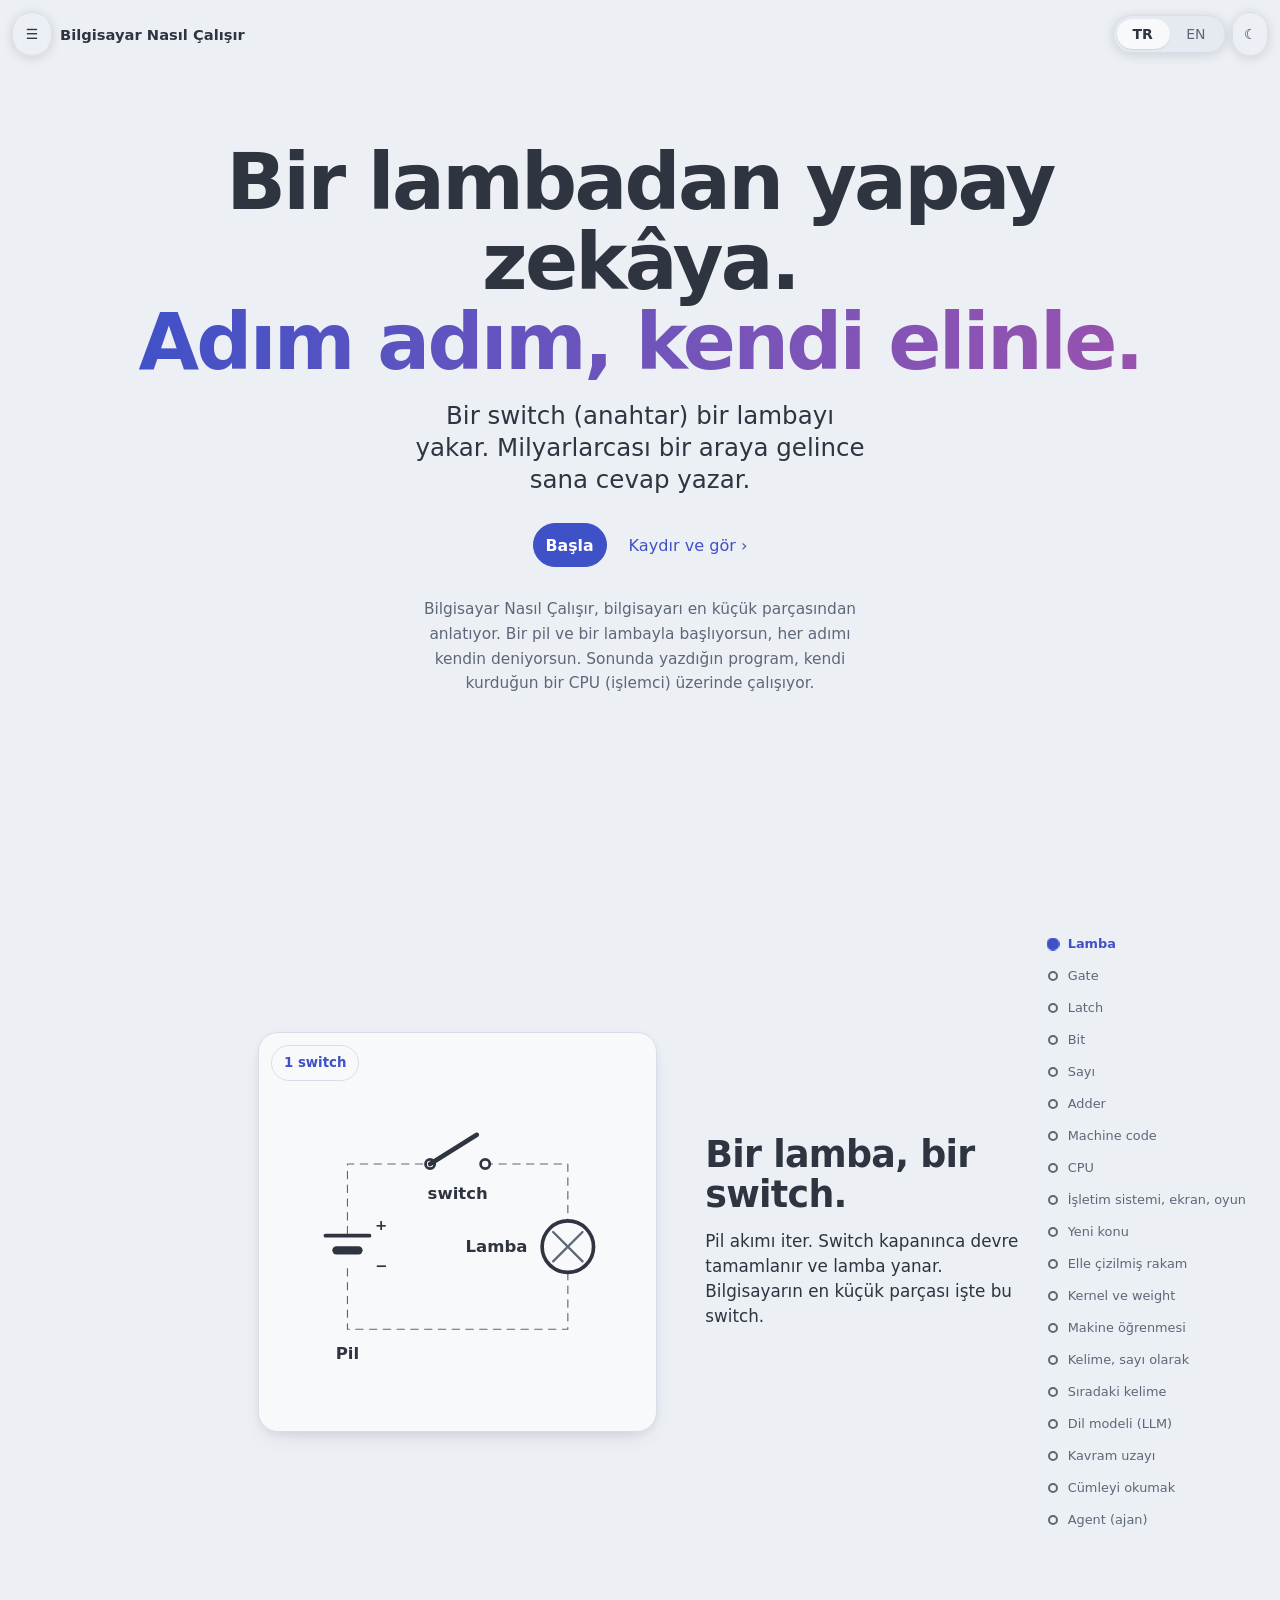
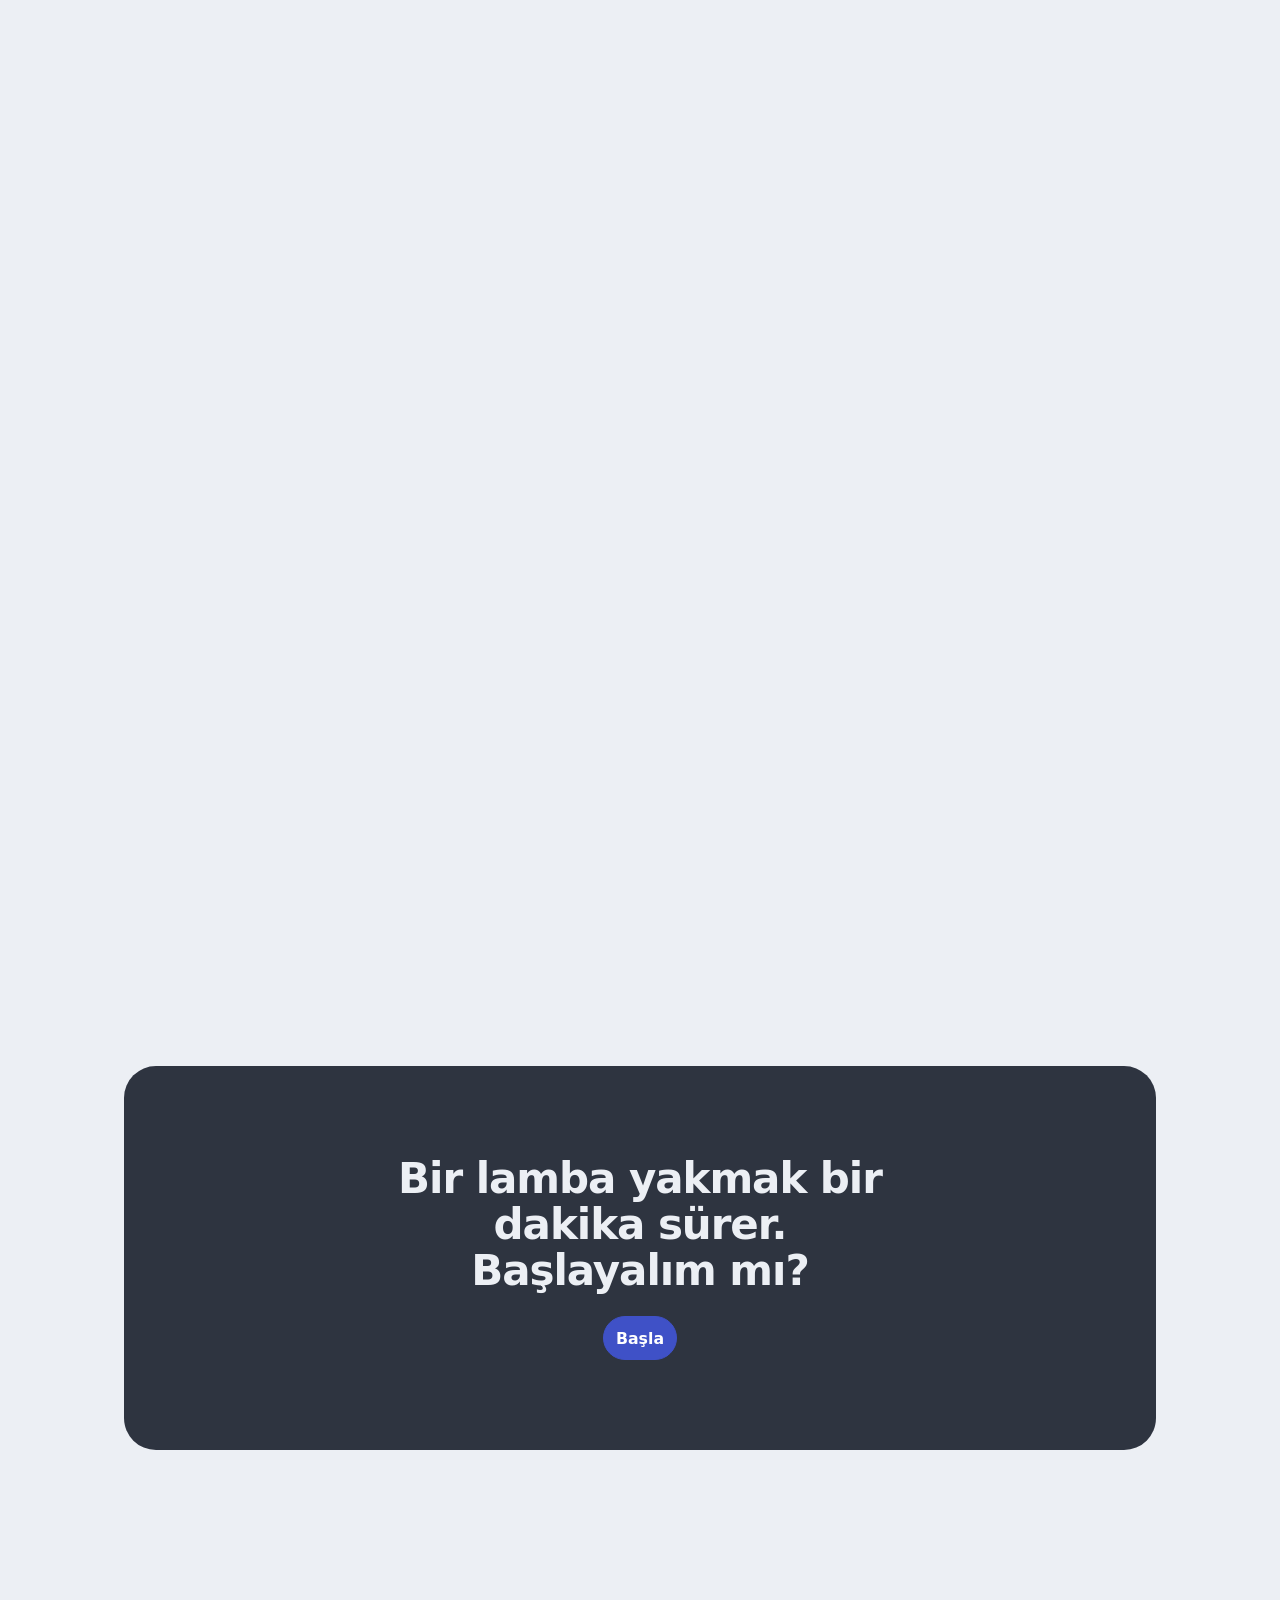
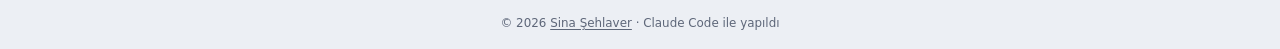
==== commit 966f761c: "Publish: voltaj" ====
--- a/apps/how-computers-work/index.html
+++ b/apps/how-computers-work/index.html
@@ -9,10 +9,10 @@
     <meta charset="UTF-8" />
     <meta name="viewport" content="width=device-width, initial-scale=1, viewport-fit=cover" />
     <meta name="color-scheme" content="light dark" />
-    <title>Birler ve Sıfırlar</title>
+    <title>How Computers Work</title>
     <link rel="icon" href="data:image/svg+xml,%3Csvg xmlns='http://www.w3.org/2000/svg' viewBox='0 0 32 32'%3E%3Crect width='32' height='32' rx='7' fill='%234f46e5'/%3E%3Cpath d='M18 4 8 18h7l-1 10 10-14h-7z' fill='%23fff'/%3E%3C/svg%3E" />
-    <script type="module" crossorigin src="./assets/index-BXSybt_W.js"></script>
-    <link rel="stylesheet" crossorigin href="./assets/index-cdD8555y.css">
+    <script type="module" crossorigin src="./assets/index-ahq7jEBd.js"></script>
+    <link rel="stylesheet" crossorigin href="./assets/index-BNDD5X4O.css">
   </head>
   <body>
     <div id="root"></div>
--- a/apps/how-computers-work/assets/index-BNDD5X4O.css
+++ b/apps/how-computers-work/assets/index-BNDD5X4O.css
@@ -0,0 +1 @@
+.cd{width:100%;height:auto;display:block;font:600 12px/1 var(--font-text, system-ui);-webkit-user-select:none;user-select:none}.cd .w,.cd .f{fill:none;stroke-linecap:round;stroke-linejoin:round;transition:stroke var(--t-hover, .22s)}.cd .f{opacity:0;transition:opacity var(--t-hover, .22s);animation:cd-flow .8s linear infinite}.cd .on .f{opacity:1}@keyframes cd-flow{to{stroke-dashoffset:-18}}.cd .sw{cursor:pointer;outline:none}.cd .sw.auto{cursor:default;pointer-events:none}.cd .sw .hit{fill:transparent;transition:fill var(--t-hover, .22s)}.cd .sw:hover .hit{fill:color-mix(in srgb,var(--cd-high) 14%,transparent)}.cd .sw:focus-visible .hit{stroke:var(--cd-high);stroke-width:2}.cd .lever{transition:transform var(--t-hover, .22s) cubic-bezier(.25,.8,.25,1)}.cd .sw:not(.closed) .lever{transform:rotate(-30deg)}.cd .glow{opacity:0;transition:opacity var(--t-hover, .22s)}.cd .on .glow{opacity:1}.cd text{text-anchor:middle;dominant-baseline:central;fill:currentColor}.cd .tappable{cursor:pointer;outline:none}.cd .tappable:focus-visible .tap-ring,.cd .tappable.sel .tap-ring{stroke:var(--cd-high);stroke-width:2}.cd .tap-ring{fill:transparent;stroke:transparent}.cd .tappable:hover .tap-ring{fill:color-mix(in srgb,var(--cd-high) 12%,transparent)}.cd .live .w{stroke:var(--cd-high)}.cd .b-glow{fill:#fcd34d;filter:blur(7px);transition:opacity var(--t-fast, .16s)}.cd .b-glass{fill:color-mix(in srgb,var(--cd-off) 14%,transparent);stroke:var(--cd-off);stroke-width:1.6}.cd .b-light{fill:#fde047;stroke:#d97706;stroke-width:1.6;transition:opacity var(--t-fast, .16s)}.cd .b-fil{fill:none;stroke:var(--cd-off);stroke-width:1.3;stroke-linejoin:round}.cd .lit .b-fil{stroke:#b45309}.cd .b-base{fill:#9aa3b0;stroke:#5b6472;stroke-width:1}.cd .b-thread{fill:none;stroke:#5b6472;stroke-width:1}.cd .b-tip{fill:#5b6472}.cd .dg rect{fill:color-mix(in srgb,var(--cd-off) 12%,transparent);stroke:var(--cd-off);stroke-width:1.2;transition:fill var(--t-hover, .22s),stroke var(--t-hover, .22s)}.cd .dg.on rect{fill:color-mix(in srgb,var(--cd-high) 30%,transparent);stroke:var(--cd-high)}.cd .dg text{font-weight:700;font-variant-numeric:tabular-nums}.cd .num{font-weight:700;font-variant-numeric:tabular-nums}.cd .place{font-weight:600;font-variant-numeric:tabular-nums}.cd .leg{fill:none;stroke:var(--cd-off);stroke-width:2.5;transition:stroke var(--t-hover, .22s)}.cd .on .leg{stroke:var(--cd-high)}.cx-in,.cx-box{transition:opacity var(--t-slow, .42s) cubic-bezier(.25,.8,.25,1),transform var(--t-slow, .42s) cubic-bezier(.25,.8,.25,1)}.cx-box{opacity:0;transform:scale(1.5);pointer-events:none}.cx.collapsed .cx-in{opacity:0;transform:scale(.35);pointer-events:none}.cx.collapsed .cx-box{opacity:1;transform:none}.cd{--cd-high: var(--accent);--cd-off: var(--muted);color:var(--text)}.cd .w{stroke:var(--cd-off);stroke-width:2}.cd .on .w{stroke:var(--cd-high)}.cd .f{stroke:var(--cd-high);stroke-width:4;stroke-dasharray:3 15}.cd .sym{fill:none;stroke:var(--cd-off);stroke-width:2;stroke-linecap:round;transition:stroke var(--t-hover, .22s)}.cd .on .sym,.cd .closed .sym{stroke:var(--cd-high)}.cd .glow{fill:color-mix(in srgb,var(--cd-high) 25%,transparent)}@media (prefers-reduced-motion: reduce){.cd .f{animation:none}.cd .w,.cd .f,.cd .lever,.cd .glow,.cd .b-glow,.cd .b-light,.cd .dg rect,.cx-in,.cx-box{transition:none}}.cd .sw:not(.auto) .hit,.cd .tappable .tap-ring{stroke:color-mix(in srgb,var(--cd-high) 40%,transparent);stroke-width:1;stroke-dasharray:3 3}.cd .sw:not(.auto):hover .hit,.cd .tappable:hover .tap-ring{stroke-opacity:1;stroke-dasharray:none}.cd .tappable:focus-visible .tap-ring,.cd .sw:focus-visible .hit{stroke-dasharray:none}.cd text,.cd .b-glass,.cd .b-light{cursor:default}.guide-slot{position:sticky;bottom:14px;height:0;z-index:30;pointer-events:none}.guide{position:fixed;z-index:15;bottom:14px;width:min(380px,calc(100% - 16px));pointer-events:auto;background:var(--bg-elev, var(--bg));color:var(--text);border:1px solid var(--accent);border-radius:12px;padding:10px 12px;box-shadow:0 6px 24px #00000047;font-size:.9rem;line-height:1.4;display:grid;gap:8px}.guide p{margin:0}.guide .gd-row{display:flex;gap:8px;align-items:center;justify-content:space-between}.guide .gd-count{color:var(--muted);font-size:.8rem}.guide .gd-btns{display:flex;gap:6px}.guide .btn{padding:2px 10px}.guide-again{position:absolute;right:8px;bottom:0;pointer-events:auto;padding:2px 10px}.guide-ring{position:fixed;z-index:2147483000;pointer-events:none;box-sizing:content-box;margin:-4px 0 0 -4px;padding:2px;border:2px solid var(--accent);border-radius:8px;animation:guide-pulse 1.4s ease-in-out infinite}@keyframes guide-pulse{0%,to{filter:drop-shadow(0 0 0 transparent)}50%{filter:drop-shadow(0 0 7px var(--accent))}}@media (prefers-reduced-motion: reduce){.guide-ring{animation:none;filter:drop-shadow(0 0 4px var(--accent))}}.guide-slot:has(>.guide-again){position:static;height:auto;pointer-events:auto;display:flex;justify-content:flex-end;margin-top:6px}.guide-slot>.guide-again{position:static}.guide-right{right:14px}.guide-left{left:14px}@media (max-width: 860px){.guide{width:min(380px,calc(100% - 28px))}}.guide{width:min(460px,calc(100% - 16px))}.guide .gd-bar{display:flex;align-items:center;justify-content:space-between;gap:6px;cursor:grab;touch-action:none;-webkit-user-select:none;user-select:none}.guide .gd-bar:active{cursor:grabbing}.guide .gd-grip{color:var(--muted);padding:0 6px;border-radius:6px;line-height:1.4}.guide .gd-grip:focus-visible{outline:2px solid var(--accent)}.guide .gd-tools{display:flex;gap:4px}.guide .gd-tools .btn{font-size:.8rem}.guide{max-height:calc(100vh - 28px);max-height:calc(100dvh - 28px);box-sizing:border-box;grid-template-rows:auto minmax(0,1fr) auto;cursor:grab;touch-action:none}.guide>p{cursor:auto;touch-action:pan-y;min-height:0;overflow-y:auto;overscroll-behavior:contain}.guide:active{cursor:grabbing}.guide .gd-row{flex-wrap:wrap;-webkit-user-select:none;user-select:none}.guide{position:fixed}.guide .gd-tools{justify-self:end;display:flex;flex-wrap:nowrap;align-items:center;gap:2px;margin:-4px -6px -2px 0;-webkit-user-select:none;user-select:none}.guide .gd-tools .btn{padding:0 7px;min-height:28px;min-width:28px;line-height:1}.guide .gd-x{font-size:1rem}.guide>p{overflow-wrap:anywhere}.guide .gd-row{justify-content:space-between}@keyframes gd-blink{0%,to{box-shadow:0 6px 24px #00000047}30%{box-shadow:0 0 0 4px var(--accent),0 0 22px var(--accent);transform:scale(1.03)}}.guide.gd-blink{animation:gd-blink .7s ease-out 2}@keyframes next-nudge{0%,to{box-shadow:0 0 0 0 var(--accent)}50%{box-shadow:0 0 0 8px transparent,0 0 18px var(--accent)}}.next-nudge{outline:2px solid var(--accent);outline-offset:3px;animation:next-nudge 1.1s ease-in-out infinite}@media (prefers-reduced-motion: reduce){.guide.gd-blink,.next-nudge{animation:none}}.guide{background:color-mix(in srgb,var(--accent) 22%,var(--bg-elev, var(--bg)));border-width:2px;box-shadow:0 8px 28px #00000061}.guide,.guide-ring{--gd-bg: #fde7ef;--gd-line: #c43d73;--gd-ink: #3d1022;--gd-muted: #7a2e4c;--gd-btn: #fef3f7;--gd-glow: rgba(196, 61, 115, .55)}[data-theme=dark] .guide,[data-theme=dark] .guide-ring{--gd-bg: #3a1828;--gd-line: #e58aaa;--gd-ink: #fbe6ee;--gd-muted: #e7b3c6;--gd-btn: #4f2339;--gd-glow: rgba(229, 138, 170, .55)}.guide{background:var(--gd-bg);color:var(--gd-ink);border-color:var(--gd-line)}.guide .gd-count,.guide .gd-grip{color:var(--gd-muted)}.guide .btn{background:var(--gd-btn);color:var(--gd-ink);border-color:var(--gd-line)}.guide .btn:hover:not(:disabled){background:var(--gd-bg);border-color:var(--gd-ink)}.guide-ring{border-color:var(--gd-line)}@keyframes gd-blink{0%,to{box-shadow:0 8px 28px #00000061}30%{box-shadow:0 0 0 4px var(--gd-line),0 0 22px var(--gd-glow);transform:scale(1.03)}}@media (prefers-reduced-motion: reduce){.guide-ring{filter:drop-shadow(0 0 4px var(--gd-line))}}.guide .gd-hint{margin:6px 0 0;font-size:.72rem;color:var(--muted, inherit);opacity:.75}.guide .gd-hint kbd{font:inherit;font-size:.7rem;padding:0 5px;border:1px solid currentColor;border-radius:4px;opacity:.8}@media (hover: none){.guide .gd-hint{display:none}}.rf-marks{font-size:.7em;line-height:0;margin-left:.15em;white-space:nowrap}.rf-mark{color:var(--muted);text-decoration:none;opacity:.75;padding:0 .15em}.rf-mark:hover,.rf-mark:focus-visible{opacity:1;color:var(--accent, inherit)}.rf-fold{margin-top:10px;font-size:.85rem;color:var(--muted)}.rf-fold .section-title{font-size:.85rem;font-weight:500;color:var(--muted)}.rf-fold .section-head{border:0}.rf-list{margin:4px 0 0;padding-left:1.1em}.rf-list li{margin:3px 0}.rf-link{color:inherit;text-decoration:underline;text-underline-offset:2px}@media (pointer: coarse){.rf-mark{display:inline-block;min-width:24px;min-height:24px;line-height:24px;text-align:center}.rf-link{display:inline-block;min-height:24px;line-height:24px}}.chapter-tail{display:contents}.chapter.fit{--nav-h: 61px;height:calc(100vh - var(--nav-h));box-sizing:border-box;display:flex;flex-direction:column;padding-block:12px 10px;font-size:1rem;line-height:1.45;overflow:hidden}.chapter.fit .chapter-head{display:flex;align-items:baseline;flex-wrap:wrap;gap:4px 14px;max-width:none;margin:0 0 4px}.chapter.fit .chapter-head h1{font-size:1.5rem;margin:0}.chapter.fit .chapter-head .legend{margin:0;font-size:.8rem}.chapter.fit>.beat{flex:1 1 0;min-height:0;padding-block:4px;grid-template-rows:auto minmax(0,1fr)}.chapter.fit .beat .prose{font-size:.9rem}.chapter.fit .stagebox{position:static;min-height:0;padding:10px;gap:8px}.chapter.fit .own{flex:1;min-height:0;display:flex;flex-direction:column}.chapter.fit .own-grid{flex:1;height:auto;min-height:0}.chapter.fit .fit-foot{flex:none;display:flex;align-items:center;gap:12px;margin-top:6px}.chapter.fit .fit-foot .payoff{flex:1;margin:0;padding:0;border:0;font-size:1rem;text-align:left;line-height:1.3}.chapter.fit .skip-info{position:relative;margin-left:auto}.chapter.fit .skip-pop{position:absolute;top:100%;right:0;width:min(60ch,80vw);margin-top:6px;padding:10px 14px;font-size:.9rem;background:var(--surface);border:1px solid var(--line);border-radius:10px;box-shadow:var(--shadow-md, var(--shadow-sm));z-index:20}.chapter.fit .skip-pop p{margin:4px 0 0}.chapter.fit .fit-foot .pager{flex:none;flex-wrap:nowrap;gap:8px}.shell:has(>.chapter.fit){min-height:0}.own8-h{margin:20px 0 8px;font-size:1rem}.own .code{resize:none;height:12.5rem;overflow:auto;width:100%;font-family:ui-monospace,SF Mono,Menlo,monospace;font-size:.9rem}.rgb8{display:grid;grid-template-columns:110px minmax(0,1fr);gap:16px;align-items:center}.rgb8-sw{width:110px;height:110px;border-radius:14px}.rgb8-row{display:grid;grid-template-columns:1.2rem minmax(0,1fr) 2.6rem;gap:10px;align-items:center;margin:6px 0}.rgb8-v{text-align:right}@media (max-width: 640px){.rgb8{grid-template-columns:1fr}}.rgb8{grid-template-columns:auto minmax(0,1fr)}.rgb8-zoom{grid-column:1 / -1;margin:0}.rgb8-img{display:grid;grid-template-columns:repeat(4,1fr);transition:width var(--t-slow, .4s),gap var(--t-slow, .4s)}.rgb8-img.z0{width:64px;gap:0}.rgb8-img.z1{width:160px;gap:4px}.rgb8-img.z2{width:260px;gap:4px}.rgb8-cell{aspect-ratio:1;border:0;padding:0;cursor:pointer;color:#fff;text-shadow:0 0 3px #000;font-size:.62rem;line-height:1.15;white-space:pre;transition:border-radius var(--t-slow, .4s)}.rgb8-img.z0 .rgb8-cell{cursor:default}.rgb8-img:not(.z0) .rgb8-cell{border-radius:6px}.rgb8-cell.sel{outline:2px solid var(--accent, #fff);outline-offset:1px}.rgb8-mem{font-size:.8rem;margin:6px 0}@media (max-width: 640px){.rgb8{grid-template-columns:1fr}.rgb8-img.z2{width:100%}}.io-strip{margin:8px 0}.io-cells{display:grid;grid-template-columns:repeat(5,minmax(0,1fr));gap:4px;margin-top:4px}.io-cells16{grid-template-columns:repeat(8,minmax(0,1fr))}.io-cell{font-family:ui-monospace,SF Mono,Menlo,monospace;font-size:.8rem;padding:6px 4px}.io-dev{border-color:var(--accent, currentColor)}.io-cell[aria-pressed=true],.io-bit[aria-checked=true]{background:var(--accent, currentColor);color:var(--on-accent, #fff)}.io-pick{display:grid;grid-template-columns:repeat(8,minmax(0,1fr));gap:4px;margin:8px 0}.io-input .twocol,.io-input{position:relative}.io-ln{display:block;padding:0 4px;border-radius:4px}.io-ln.on{background:var(--accent, currentColor);color:var(--on-accent, #fff)}.io-fx{margin:8px 0 0;padding-left:1.4em;min-height:4.2em}.io-fx li{margin:2px 0}.io-input .btn:disabled{opacity:.5;cursor:progress}.io-fig{width:min(100%,260px);margin:0 auto}.io-cols{display:grid;grid-template-columns:repeat(8,1fr);text-align:center;font-size:1rem;color:var(--accent);height:1.4em}.io-gridwrap{position:relative}.io-gridwrap .screen{width:100%}.io-row{position:absolute;left:0;right:0;top:66.6%;height:12.2%;border:2px dashed var(--accent);border-radius:6px;pointer-events:none;transition:background var(--t-slow, .42s)}.io-row.seen{background:color-mix(in srgb,var(--accent) 22%,transparent);border-style:solid}.io-ask{position:absolute;right:4px;top:66.6%;height:12.2%;display:flex;align-items:center;font-size:.72rem;font-weight:600;padding:0 6px;border-radius:999px;background:var(--accent);color:var(--on-accent, #fff);pointer-events:none;animation:io-ask .56s var(--ease, ease-out) both}@keyframes io-ask{0%{opacity:1}to{opacity:.15}}.io-byte{text-align:center;margin:6px 0 0}.io-legend{margin:8px 0 0;padding-left:1.2em}.io-seenline{color:var(--accent);font-weight:600}.io-watch{margin:8px 0 0;padding:6px 10px;border-left:3px solid var(--accent);background:color-mix(in srgb,var(--accent) 10%,transparent)}@media (prefers-reduced-motion: reduce){.io-ask{animation:none}.io-row{transition:none}}.io-pick.io-rows{grid-template-columns:repeat(auto-fit,minmax(max(3.6rem,5ch),1fr))}.io-rows .io-cell{white-space:nowrap;font-variant-numeric:tabular-nums;padding:6px 8px;min-width:0}.walk9{display:grid;grid-template-columns:minmax(0,1fr) minmax(0,1fr);gap:14px;align-items:start}.walk9>div{min-width:0}.wlist{max-height:560px;overflow:auto;border:1px solid var(--line);border-radius:10px;font-size:.78rem;line-height:1.5;position:relative}.wsec{position:sticky;top:0;z-index:1;background:var(--bg);padding:3px 8px;font-weight:600;font-size:.78rem;color:var(--accent);border-block:1px solid var(--line)}.wl{display:flex;gap:8px;padding:0 8px;white-space:pre;border-left:3px solid transparent}.wl .ad{color:var(--muted);min-width:2.2em}.wl.cur{background:color-mix(in srgb,var(--accent) 28%,transparent);border-left-color:var(--accent)}.wl.nxt{outline:1px dashed var(--accent);outline-offset:-1px}.wl .cm{color:var(--muted)}.wcap{border:1px solid var(--line);border-radius:10px;padding:8px 12px;margin-block:10px;height:11.5rem;overflow-y:auto;overflow-wrap:anywhere;box-sizing:border-box}.wcap ul{margin:6px 0 0;padding-left:18px}.wcap .none9{color:var(--muted)}.walk9 .screen{width:min(100%,200px)}.screen .px.chg{stroke:var(--accent);stroke-width:3}.still9{opacity:.4}@media (max-width: 760px){.walk9{grid-template-columns:minmax(0,1fr)}}.stage9 .wlist{max-height:420px}.wl.new9{border-left-color:var(--good, #4a9);background:color-mix(in srgb,var(--good, #4a9) 12%,transparent)}.wl.new9.cur{background:color-mix(in srgb,var(--accent) 28%,transparent);border-left-color:var(--accent)}.newkey9{display:inline-block;width:10px;height:10px;border-radius:2px;vertical-align:-1px;background:color-mix(in srgb,var(--good, #4a9) 40%,transparent);border-left:3px solid var(--good, #4a9)}.mgroup{margin-block:10px;padding:6px 0 2px 10px;border-left:4px solid var(--line)}.mgroup h5{margin:0;font-size:.85rem;display:flex;gap:10px;flex-wrap:wrap;align-items:baseline}.mnote{margin:2px 0 6px;color:var(--muted);font-size:.78rem}.g-code{border-left-color:var(--muted)}.g-tables{border-left-color:#b8892b}.g-vars{border-left-color:var(--accent)}.g-dev{border-left-color:#8a63d2}.g-screen{border-left-color:var(--good, #4a9)}.mrow{display:flex;gap:12px;align-items:flex-end;margin-block:3px}.maddr{color:var(--muted);font-size:.72rem;min-width:3.2em;padding-bottom:3px}.mcells{display:grid;grid-template-columns:repeat(8,3.2em);gap:3px;font-size:.8rem}.mcells .mcell:nth-child(4){margin-right:10px}.mcell{display:inline-flex;flex-direction:column;align-items:center;border:1px solid var(--line);border-radius:4px;padding:0 2px 1px;min-width:0}.mcell i{font-style:normal;font-size:.6rem;color:var(--accent);height:1em;line-height:1em;white-space:nowrap;overflow:hidden;max-width:100%}.mcell b{font-weight:600;letter-spacing:.06em}.mcell .bits{text-decoration:none;font-size:.6rem;letter-spacing:1px;color:var(--muted)}.mcell.z b{color:var(--muted);font-weight:400}.mcell.r{outline:2px solid var(--accent);outline-offset:-1px}.mcell.w{background:color-mix(in srgb,var(--accent) 35%,transparent);outline:2px solid var(--accent);outline-offset:-1px}.mlegend{display:flex;flex-wrap:wrap;gap:8px;align-items:center}.mlegend .mcell{display:inline-flex;flex-direction:row;padding:0 6px}.focus9 .mcell:not(.w):not(.r){opacity:.45}@media (max-width: 760px){.mcells{grid-template-columns:repeat(8,2.6em);font-size:.72rem}}.c10-ring{cursor:pointer;outline:none}.c10-ring circle{fill:color-mix(in srgb,var(--accent) 6%,var(--bg, transparent));stroke:var(--muted);stroke-width:1.5;transition:fill var(--t-hover, .22s),stroke var(--t-hover, .22s)}.c10-ring text{fill:var(--text);font-size:13px;font-weight:700;pointer-events:none}.c10-ring:hover circle{stroke:var(--accent)}.c10-ring.sel circle{fill:color-mix(in srgb,var(--accent) 22%,var(--bg, transparent));stroke:var(--accent);stroke-width:3}.c10-ring:focus-visible circle{stroke:var(--accent);stroke-width:3;stroke-dasharray:6 4}.z-body,.z-box,.z-chip,.z-scr{fill:color-mix(in srgb,var(--accent) 6%,var(--surface));stroke:var(--text);stroke-width:4}.z-w{stroke-dasharray:8 7;transition:stroke var(--t-slow, .42s)}.z-plate{stroke:var(--text);stroke-width:4}.z-short{stroke-width:9}.z-pin{fill:var(--surface);stroke:var(--text);stroke-width:3}.z-lev{stroke:var(--text);stroke-width:5;transform-box:fill-box;transform-origin:0% 50%;transform:rotate(-32deg);transition:transform .6s cubic-bezier(.25,.8,.25,1)}.z-lamp{fill:transparent;stroke:var(--text);stroke-width:4;transition:fill var(--t-slow, .42s),filter var(--t-slow, .42s)}.z-fil{stroke-width:2.5}.z-glow{fill:color-mix(in srgb,var(--accent) 30%,transparent);stroke:none;opacity:0;transition:opacity var(--t-slow, .42s)}.z-coil{stroke-width:4}.z-lit .z-live{stroke:var(--accent)}.z-lit .z-lev{transform:none}.z-lit .z-lamp{fill:color-mix(in srgb,var(--accent) 70%,transparent);filter:drop-shadow(0 0 14px var(--accent))}.z-lit .z-glow{opacity:1}.z-gate{stroke:var(--text);stroke-width:3;fill:var(--surface)}.z-cell{fill:var(--surface-2);stroke:var(--line);stroke-width:2}.z-off .z-cell{fill:var(--surface-2);stroke:var(--line)}.z-on .z-cell{fill:color-mix(in srgb,var(--accent) 22%,var(--surface));stroke:var(--accent)}.z-on .z-w,.z-on .z-gate{stroke:var(--accent)}.hm-zsvg text.z-dig{fill:var(--muted);stroke:none;font:700 26px ui-monospace,SFMono-Regular,Menlo,monospace}.hm-zsvg text.z-dsm{font-size:22px}.hm-zsvg .z-on .z-dig{fill:var(--accent)}.hm-zsvg text.z-wt{fill:var(--muted);stroke:none;font-size:12px}.z-bit{fill:transparent;stroke:var(--accent);stroke-width:1.5}.z-bit.z-set{fill:color-mix(in srgb,var(--accent) 55%,transparent)}.z-px{fill:var(--surface-2);stroke:none}.z-pxon{fill:var(--accent)}.hm-zoom[data-run] .z-lit .z-live{animation:hm-flow2 .8s linear infinite}.hm-zoom[data-run] .z-bit.z-run{animation:hm-bit 1.6s steps(1) infinite;animation-delay:calc(var(--i) * -.4s)}@keyframes hm-flow2{to{stroke-dashoffset:-15}}@keyframes hm-bit{0%{fill:currentColor}50%{fill:transparent}}.hm-zsvg text.z-v{font:700 19px ui-monospace,SFMono-Regular,Menlo,monospace;fill:var(--muted)}.hm-zsvg text.z-v.z-acc{fill:var(--accent)}.z-cur .z-cell{stroke:var(--accent);stroke-dasharray:4 3}.z-carry{stroke:var(--accent);stroke-width:2.5;fill:none}.hm-zsvg text.z-code{fill:var(--text);stroke:none;font:600 14px ui-monospace,SFMono-Regular,Menlo,monospace}.hm-zsvg text.z-code.z-acc{fill:var(--accent)}.hm-zsvg text.z-dxs{font-size:16px}.z-lev,.z-lamp,.z-glow,.z-cell{transition-duration:var(--t-pop, .32s)}.hm-zoom[data-rm] .z-lev,.hm-zoom[data-rm] .z-lamp,.hm-zoom[data-rm] .z-glow{transition:none}.hm-zsvg text.z-v.z-vb{font-size:30px}.hm-zsvg .z-latchw .z-w{stroke-width:5;stroke-linecap:round;stroke-dasharray:12 9;stroke:var(--muted);opacity:.3}.hm-zsvg .z-latchw.z-lit .z-w{stroke:var(--accent);opacity:1;filter:drop-shadow(0 0 3px var(--accent))}.hm-zoom[data-run] .z-latchw.z-lit .z-live{animation:hm-flow-l .7s linear infinite}@keyframes hm-flow-l{to{stroke-dashoffset:-21}}.z-syn{stroke:var(--accent);stroke-width:1.5;stroke-dasharray:none}.z-neu{fill:var(--surface);stroke:var(--text);stroke-width:3}.z-neuon{fill:var(--accent);stroke:var(--accent);filter:drop-shadow(0 0 10px var(--accent))}.z-pxdim{fill:var(--muted);opacity:.35}.hm-zsvg text.z-num{fill:var(--muted);opacity:.55;font-size:14px;font-weight:500}.hm-zsvg text.z-numon{fill:var(--surface);font-size:14px;font-weight:700}.hm-zsvg .z-page{fill:var(--bg);stroke:var(--line, currentColor);stroke-opacity:.35;stroke-width:1.5}.hm-zsvg .z-ring{fill:var(--accent);fill-opacity:.08;stroke:var(--accent);stroke-width:2}.hm-zsvg .z-ringon{fill-opacity:.25}.hm-zcount:empty{display:none}.hm-zsvg .z-kwin{fill:none;stroke:var(--accent);stroke-width:2.5;filter:drop-shadow(0 0 6px var(--accent))}.hm-zsvg text.z-sum{font-variant-numeric:tabular-nums}.hm-zsvg .z-nx{transition:opacity .4s var(--ease, cubic-bezier(.25,.8,.25,1)),fill .3s,stroke-width .4s,width .4s}.hm-zsvg .z-bar{fill:var(--accent);stroke:none}.hm-zsvg text.z-num{font-size:12px}@media (prefers-reduced-motion: reduce){.hm-zsvg .z-nx{transition:none}}.z-term{fill:color-mix(in srgb,var(--accent) 6%,var(--surface));stroke:var(--text);stroke-width:4}.z-chipw{fill:var(--surface-2);stroke:var(--line);stroke-width:2}.z-tok{fill:var(--surface);stroke:var(--accent);stroke-width:3}.z-bar{fill:var(--line);stroke:none}.z-on .z-bar{fill:var(--accent)}.z-cur{fill:var(--accent);stroke:none}.hm-zoom[data-run] .z-cur{animation:hm-blink 1.1s steps(1) infinite}@keyframes hm-blink{50%{opacity:0}}.hm-zsvg text.z-v{font-size:11px;font-family:ui-monospace,SFMono-Regular,Menlo,monospace;font-weight:500}.hm-zsvg text.z-code{font-size:11px;font-family:ui-monospace,SFMono-Regular,Menlo,monospace;font-weight:500}.hm-zsvg text.z-mut{fill:var(--muted)}.hm-zsvg text.z-del{fill:var(--bad, #c0392b)}.z-ln{fill:none;stroke:var(--accent);stroke-width:2.5}.z-cell{fill:var(--accent);stroke:none}.z-gen{stroke:var(--accent)}.z-bar.z-barhi{fill:var(--accent)}.z-add{fill:color-mix(in srgb,var(--accent) 14%,var(--surface));stroke:var(--accent)}.z-pc{stroke:var(--text)}.z-tick{fill:var(--accent);stroke:none}.z-okp{stroke:var(--surface);stroke-width:2.5;fill:none}.chapter.home{max-width:1080px}.nav-brand{all:unset;cursor:pointer;font-weight:700;font-size:1.1rem;padding:4px 8px;border-radius:var(--r, 8px)}.nav-brand:hover{background:color-mix(in srgb,var(--accent) 12%,transparent)}.nav-brand:focus-visible{outline:2px solid var(--accent);outline-offset:2px}.toc-home{margin-bottom:6px}.hm{display:grid;gap:0}.hm-hero{display:grid;justify-items:center;text-align:center;gap:18px;padding:clamp(40px,9vw,110px) 0 clamp(32px,6vw,64px)}.hm-hook{font-size:clamp(2.6rem,8vw,5.6rem);line-height:1.02;margin:0;letter-spacing:-.035em;font-weight:800}.hm-grad{background:linear-gradient(100deg,var(--accent),color-mix(in srgb,var(--accent) 40%,#e0509a) 55%,var(--accent));background-size:200% 100%;-webkit-background-clip:text;background-clip:text;color:transparent;animation:hm-shine 9s ease-in-out infinite alternate}.hm-sub{font-size:clamp(1.25rem,2.6vw,1.75rem);line-height:1.3;margin:0;max-width:30ch;font-weight:500}.hm-lead{color:var(--muted);font-size:1.1rem;margin:12px 0 0;max-width:46ch}.hm-cta{display:flex;flex-wrap:wrap;gap:14px 22px;margin-top:10px;align-items:center;justify-content:center}.hm-start{font-size:1.15rem;padding-inline:32px;min-height:52px;border-radius:999px}.hm-link{border-radius:999px;min-height:52px}.hm-link2{color:var(--accent);font-size:1.15rem;text-decoration:none;cursor:pointer}.hm-link2:hover{text-decoration:underline}.hm-hero>*{animation:rise .7s cubic-bezier(.25,.8,.25,1) backwards}.hm-hero>:nth-child(2){animation-delay:80ms}.hm-hero>:nth-child(3){animation-delay:.16s}.hm-hero>:nth-child(4){animation-delay:.24s}.hm-hero>:nth-child(5){animation-delay:.32s}.hm-final[data-rv]{opacity:0;transform:translateY(28px);transition:opacity .7s cubic-bezier(.25,.8,.25,1),transform .7s cubic-bezier(.25,.8,.25,1)}.hm-final[data-in]{opacity:1;transform:none}.hm-band{background:var(--text);color:var(--bg);border-radius:clamp(18px,3vw,32px);padding:clamp(40px,7vw,96px) clamp(20px,5vw,72px);margin:clamp(24px,5vw,56px) 0}.hm-final{display:grid;justify-items:center;text-align:center;gap:22px}.hm-final p{margin:0;font-size:clamp(1.8rem,4.5vw,3rem);font-weight:800;letter-spacing:-.025em;line-height:1.1;max-width:18ch}.hm-zoom{position:relative;height:calc((var(--zn) - 1) * 75vh + 100vh);height:calc((var(--zn) - 1) * 75svh + 100svh)}@media (min-width: 861px){.hm-zoom{--zw: min(100vw - 48px, 1440px);width:var(--zw);margin-inline:calc((100% - var(--zw)) / 2)}}.hm-zstage{position:sticky;top:0;height:100vh;height:100svh;display:grid;grid-template-columns:minmax(0,1.15fr) minmax(0,1fr);gap:clamp(20px,4vw,48px);align-items:center;padding:64px 0 20px;box-sizing:border-box}.hm-zcol{justify-self:end;width:calc(100% - 20px);display:flex;flex-direction:row;align-items:center;justify-content:flex-end;gap:clamp(16px,2.5vw,36px)}.hm-zframe{position:relative;flex:0 1 calc(100svh - 150px);min-width:0;aspect-ratio:1;border:1px solid var(--line);border-radius:var(--r-lg, 14px);background:var(--surface);box-shadow:var(--shadow-md, var(--shadow-sm));overflow:hidden}.hm-zsvg{display:block;width:100%;height:100%;box-sizing:border-box;padding-top:30px;color:var(--muted);stroke-width:4}.hm-zoom[data-rm] .hm-zsvg{animation:hm-zfade .32s cubic-bezier(.25,.8,.25,1) backwards}.hm-zcount{position:absolute;top:12px;left:12px;padding:6px 12px;border-radius:999px;font-weight:700;font-variant-numeric:tabular-nums;font-size:.95rem;background:color-mix(in srgb,var(--surface) 80%,transparent);border:1px solid var(--line);color:var(--accent);-webkit-backdrop-filter:blur(8px);backdrop-filter:blur(8px)}.hm-zside{display:grid;grid-template-columns:minmax(0,1fr) auto;gap:20px;align-items:center}.hm-zcap{display:grid;gap:14px;justify-items:start;animation:rise var(--t-pop, .32s) cubic-bezier(.25,.8,.25,1) backwards}.hm-zh{margin:0;font-size:clamp(1.7rem,3.4vw,2.6rem);line-height:1.1;letter-spacing:-.02em;font-weight:800}.hm-zp{margin:0;font-size:1.2rem;line-height:1.5;max-width:34ch}.hm-zhome{border-radius:999px;min-height:48px;padding-inline:22px}.hm-zdots{list-style:none;margin:0;padding:0;display:grid;gap:2px}.hm-zdot{all:unset;box-sizing:border-box;cursor:pointer;display:flex;align-items:center;gap:10px;min-height:30px;padding:2px 10px 2px 6px;border-radius:999px;color:var(--muted);font-size:.92rem;transition:background var(--t-fast, .16s),color var(--t-fast, .16s)}.hm-zdot:hover{background:color-mix(in srgb,var(--accent) 10%,transparent);color:var(--text)}.hm-zdot:active{transform:scale(.97)}.hm-zdot:focus-visible{outline:2px solid var(--accent);outline-offset:1px}.hm-zdotb{width:10px;height:10px;border-radius:50%;flex:none;border:2px solid currentColor;transition:transform var(--t-pop, .24s),background var(--t-pop, .24s)}.hm-zdot[aria-current]{color:var(--accent);font-weight:700}.hm-zdot[aria-current] .hm-zdotb{background:var(--accent);border-color:var(--accent);transform:scale(1.3)}.hm-zsvg .z-t{fill:var(--text);stroke:none;font-size:18px;font-weight:600;font-family:inherit}.hm-zsvg .z-s{font-size:16px}.hm-zsvg .z-xs{font-size:13px}.hm-zsvg .z-mid{font-size:24px;font-weight:800}.hm-zsvg .z-big{font-size:40px;font-weight:800;letter-spacing:-.02em}.hm-zsvg .z-acc,.hm-zsvg tspan.z-acc{fill:var(--accent)}.hm-zsvg .z-mono{font-family:ui-monospace,SFMono-Regular,Menlo,monospace;font-size:13px;font-weight:500}@keyframes hm-shine{to{background-position:100% 0}}@keyframes hm-zfade{0%{opacity:0}}@media (min-width: 861px) and (max-width: 1100px){.hm-zdotl{font-size:.85rem}}@media (max-width: 860px){.hm-zstage{grid-template-columns:minmax(0,1fr);grid-template-rows:auto 1fr;align-items:start;gap:14px;row-gap:34px;padding-top:60px}.hm-zcol{width:100%;max-width:50svh;justify-self:center;flex-direction:column;gap:6px}.hm-zframe{flex:none;width:100%}.hm-zscue{order:2;flex-basis:auto;text-align:center}.hm-zside{grid-template-columns:minmax(0,1fr);gap:10px;align-content:start}.hm-zh{font-size:1.5rem}.hm-zp{font-size:1.05rem}.hm-zdots{order:-1;display:flex;justify-content:center;gap:0;position:relative}.hm-zdots>li{flex:1 1 0;min-width:0;max-width:30px;display:flex;justify-content:center}.hm-zdot{position:relative;padding:0;width:100%;min-height:30px;justify-content:center}.hm-zdotl{position:absolute;bottom:calc(100% + 4px);left:50%;transform:translate(-50%);white-space:nowrap;padding:4px 10px;border-radius:8px;font-size:.85rem;background:var(--text);color:var(--bg);opacity:0;pointer-events:none;transition:opacity var(--t-fast, .16s);z-index:2}.hm-zdot:hover .hm-zdotl,.hm-zdot:focus-visible .hm-zdotl{opacity:1}.hm-zdots li:first-child .hm-zdotl{left:0;transform:none}.hm-zdots li:last-child .hm-zdotl{left:auto;right:0;transform:none}}@media (prefers-reduced-motion: reduce){.hm-grad,.hm-hero>*,.hm-zcap,.hm-zsvg *,.hm-final{animation:none!important;transition:none!important}.hm-final[data-rv]{opacity:1!important;transform:none!important}.hm-grad{background:none;color:var(--accent);-webkit-text-fill-color:currentColor}}.home-bar{position:fixed;top:12px;left:12px;right:12px;z-index:30;display:flex;justify-content:space-between;align-items:center;pointer-events:none}.home-bar>*,.home-bar-end>*{pointer-events:auto}.home-bar-end{display:flex;align-items:center;gap:6px}.home-bar .btn,.home-bar-end>*{background:color-mix(in srgb,var(--bg, #fff) 72%,transparent);-webkit-backdrop-filter:blur(14px) saturate(1.4);backdrop-filter:blur(14px) saturate(1.4);border:1px solid var(--border, #8884);border-radius:999px;box-shadow:0 2px 12px #0002;color:var(--fg, inherit)}.home-burger{width:40px;height:40px;padding:0;font-size:1.15rem;display:grid;place-items:center}.shell[data-home-shell][data-toc]>.toc{display:none;position:fixed;top:64px;left:12px;bottom:12px;width:min(300px,86vw);z-index:29;background:var(--bg, #fff);border:1px solid var(--border, #8884);border-radius:var(--r, 12px);padding-left:var(--s2, 8px);box-shadow:var(--shadow-lg, 0 8px 32px #0004);max-height:none}.shell[data-home-shell][data-toc]>.toc[data-open=true]{display:block;animation:rise var(--t-pop, .32s) cubic-bezier(.25,.8,.25,1) backwards}.shell .chapter:not(.home){padding-top:64px}.shell .chapter.fit{--nav-h: 0px;height:100vh;padding-block:60px 10px}.home-bar{z-index:40}.shell[data-home-shell][data-toc]>.toc{z-index:39;overflow-y:auto;max-height:calc(100vh - 76px)}.hm-zscue{flex:0 0 clamp(9rem,15vw,13rem);display:flex;flex-direction:column;gap:6px;text-align:right;font-size:1.7rem;font-weight:600;line-height:1.2;color:var(--muted);pointer-events:none;opacity:0;transition:opacity var(--t-slow, .42s)}.hm-zscue[data-last]{visibility:hidden}.hm-zcue-how{font-size:.6em;font-weight:500;line-height:1.35}.hm-zcue-touch{display:none}@media (hover: none){.hm-zcue-mouse{display:none}.hm-zcue-touch{display:block}}.hm-zscue[data-show]{opacity:.95;animation:hm-cue 1.8s ease-in-out infinite}@keyframes hm-cue{0%,to{transform:translateY(-2px)}50%{transform:translateY(4px)}}.hm-zoom[data-rm] .hm-zscue{animation:none!important;transition:none}.home-title{pointer-events:auto;flex:0 1 auto;min-width:0;margin:0 auto 0 4px;max-width:calc(100% - 160px);padding:6px 4px;background:none;border:0;cursor:pointer;font:inherit;font-weight:700;font-size:clamp(.8rem,3.6vw,1.05rem);color:var(--text, inherit);text-align:left;white-space:nowrap;overflow:hidden;text-overflow:ellipsis}.home-title:hover{text-decoration:underline}[data-palette=midnight][data-theme=dark]{--bg:#0b0b0d;--surface:#18191d;--surface2:#212327;--text:#f2f3f5;--muted:#8b909a;--line:#2b2d32}[data-palette=midnight][data-theme=light]{--bg:#f4f4f6;--surface:#fff;--surface2:#eceef2;--text:#14151a;--muted:#666c7a;--line:#e2e4e9}[data-palette=paper][data-theme=light]{--bg:#f6f4f0;--surface:#fff;--surface2:#efece6;--text:#1f1d1a;--muted:#6f6a62;--line:#e2ded6}[data-palette=paper][data-theme=dark]{--bg:#101114;--surface:#191a1f;--surface2:#22242b;--text:#ece9e4;--muted:#8f8b84;--line:#2c2e36}[data-palette=cool][data-theme=light]{--bg:#f6f7f9;--surface:#fff;--surface2:#eef0f3;--text:#16181d;--muted:#646b78;--line:#dfe2e8}[data-palette=cool][data-theme=dark]{--bg:#0f1115;--surface:#171a20;--surface2:#1f232b;--text:#e8eaef;--muted:#8a92a0;--line:#2a2f38}[data-palette=graphite][data-theme=light]{--bg:#ececee;--surface:#f9f9fa;--surface2:#e3e3e6;--text:#1d1d1f;--muted:#6e6e73;--line:#d4d4d8}[data-palette=graphite][data-theme=dark]{--bg:#1e1e20;--surface:#2a2a2d;--surface2:#333336;--text:#f5f5f7;--muted:#98989d;--line:#3d3d41}[data-accent=blue]{--acc-l:#1f69c9;--acc-d:#5b9dff}[data-accent=brick]{--acc-l:#c73e28;--acc-d:#e8705a}[data-accent=violet]{--acc-l:#6a4fd6;--acc-d:#9b8cff}[data-accent=teal]{--acc-l:#0f8f80;--acc-d:#3cc6b4}[data-accent=amber]{--acc-l:#b86e08;--acc-d:#f0a94e}[data-theme=light]{--accent: var(--acc-l);--on-accent:#fff;--danger:#d6384b;--shadow-sm: 0 1px 2px rgba(20,21,26,.05), 0 1px 1px rgba(20,21,26,.04);--shadow-md: 0 3px 10px rgba(20,21,26,.06), 0 10px 26px -10px rgba(20,21,26,.12);--shadow-lg: 0 8px 20px rgba(20,21,26,.08), 0 22px 48px -16px rgba(20,21,26,.16)}[data-theme=dark]{--accent: var(--acc-d);--on-accent:#0b0c10;--danger:#ff6b7a;--shadow-sm: 0 1px 2px rgba(0,0,0,.3), 0 1px 1px rgba(0,0,0,.22);--shadow-md: 0 4px 14px rgba(0,0,0,.34), 0 10px 28px -10px rgba(0,0,0,.42);--shadow-lg: 0 10px 28px rgba(0,0,0,.42), 0 24px 54px -18px rgba(0,0,0,.52)}html,.scope{--accent-tint: color-mix(in srgb, var(--accent) 14%, transparent);--accent-ink: color-mix(in srgb, var(--accent) 70%, var(--text));--danger-tint: color-mix(in srgb, var(--danger) 14%, transparent);--hover: color-mix(in srgb, var(--text) 6%, transparent);--ring: 0 0 0 2px var(--bg), 0 0 0 4px color-mix(in srgb, var(--accent) 70%, transparent)}[data-type=grotesk]{--font-text: "Inter", "Inter Variable", -apple-system, system-ui, sans-serif;--font-display: "Space Grotesk", "Space Grotesk Variable", "Inter", -apple-system, system-ui, sans-serif;--display-track: -.01em}[data-type=system]{--font-text: -apple-system, BlinkMacSystemFont, "SF Pro Text", system-ui, sans-serif;--font-display: -apple-system, BlinkMacSystemFont, "SF Pro Display", system-ui, sans-serif;--display-track: -.02em}[data-type=serif]{--font-text: -apple-system, system-ui, sans-serif;--font-display: "Iowan Old Style", "Charter", Georgia, serif;--display-track: 0}[data-type=mono]{--font-text: -apple-system, system-ui, sans-serif;--font-display: "JetBrains Mono", "SF Mono", ui-monospace, Menlo, monospace;--display-track: -.02em}[data-shape=sharp]{--r-xs:3px;--r-sm:4px;--r:6px;--r-lg:8px;--r-btn:4px}[data-shape=soft]{--r-xs:6px;--r-sm:8px;--r:10px;--r-lg:14px;--r-btn:8px}[data-shape=round]{--r-xs:8px;--r-sm:10px;--r:13px;--r-lg:17px;--r-btn:10px}[data-shape=pill]{--r-xs:8px;--r-sm:10px;--r:14px;--r-lg:20px;--r-btn:999px}[data-density=compact]{--u:3px;--fs:13px}[data-density=comfortable]{--u:4px;--fs:14px}[data-density=spacious]{--u:5px;--fs:15px}html,.scope{--s1:var(--u);--s2:calc(var(--u)*2);--s3:calc(var(--u)*3);--s4:calc(var(--u)*4);--s5:calc(var(--u)*6);--s6:calc(var(--u)*8);--row:calc(var(--u)*9)}[data-motion=snappy]{--ease:cubic-bezier(.2,.7,.3,1);--t-press:90ms;--t-hover:.12s;--t-pop:.16s;--t-slow:.22s;--press:.96;--lift:-1px}[data-motion=smooth]{--ease:cubic-bezier(.22,.61,.36,1);--t-press:.12s;--t-hover:.16s;--t-pop:.22s;--t-slow:.3s;--press:.96;--lift:-2px}[data-motion=calm]{--ease:cubic-bezier(.25,.8,.25,1);--t-press:.16s;--t-hover:.22s;--t-pop:.32s;--t-slow:.42s;--press:.98;--lift:-2px}[data-motion=minimal]{--ease:linear;--t-press:0ms;--t-hover:.1s;--t-pop:.12s;--t-slow:.15s;--press:1;--lift:0px}@media (prefers-reduced-motion: reduce){html,.scope{--t-press:0ms;--t-hover:0ms;--t-pop:0ms;--t-slow:0ms;--press:1;--lift:0px}}[data-palette=sand][data-theme=light]{--bg:#f3efe7;--surface:#fbf9f4;--surface2:#ebe5d9;--text:#2a251d;--muted:#7a7062;--line:#ddd5c6}[data-palette=sand][data-theme=dark]{--bg:#17140f;--surface:#211d17;--surface2:#2b261f;--text:#eee7da;--muted:#9c9282;--line:#352f27}[data-palette=nord][data-theme=light]{--bg:#eceff4;--surface:#f8f9fb;--surface2:#e5e9f0;--text:#2e3440;--muted:#5e6779;--line:#d8dee9}[data-palette=nord][data-theme=dark]{--bg:#242933;--surface:#2e3440;--surface2:#3b4252;--text:#eceff4;--muted:#a3abbb;--line:#434c5e}[data-accent=rose]{--acc-l:#c2386b;--acc-d:#f27aa3}[data-accent=green]{--acc-l:#2f8a3e;--acc-d:#5fcf72}[data-accent=indigo]{--acc-l:#3f51c7;--acc-d:#7f8cff}[data-accent=ink]{--acc-l:#2b2f38;--acc-d:#e6e8ec}[data-type=rounded]{--font-text: -apple-system, system-ui, sans-serif;--font-display: ui-rounded, "SF Pro Rounded", "Nunito", -apple-system, system-ui, sans-serif;--display-track: 0}[data-type=humanist]{--font-text: "Avenir Next", "Seravek", "Segoe UI", system-ui, sans-serif;--font-display: "Avenir Next", "Seravek", "Segoe UI", system-ui, sans-serif;--display-track: -.005em}[data-motion=bouncy]{--ease:cubic-bezier(.34,1.56,.64,1);--t-press:.14s;--t-hover:.18s;--t-pop:.3s;--t-slow:.38s;--press:.95;--lift:-2px}@media (prefers-reduced-motion: reduce){[data-motion]{--t-press:0ms;--t-hover:0ms;--t-pop:0ms;--t-slow:0ms;--press:1;--lift:0px}}[data-depth=flat]{--shadow-sm: none;--shadow-md: 0 0 0 1px var(--line);--shadow-lg: 0 0 0 1px var(--line)}[data-depth=deep][data-theme=light]{--shadow-sm: 0 1px 3px rgba(20,21,26,.08), 0 2px 6px rgba(20,21,26,.06);--shadow-md: 0 6px 16px rgba(20,21,26,.1), 0 18px 40px -12px rgba(20,21,26,.22);--shadow-lg: 0 14px 32px rgba(20,21,26,.14), 0 34px 70px -18px rgba(20,21,26,.3)}[data-depth=deep][data-theme=dark]{--shadow-sm: 0 2px 4px rgba(0,0,0,.45), 0 2px 8px rgba(0,0,0,.3);--shadow-md: 0 8px 20px rgba(0,0,0,.5), 0 20px 44px -12px rgba(0,0,0,.6);--shadow-lg: 0 16px 38px rgba(0,0,0,.58), 0 36px 80px -18px rgba(0,0,0,.7)}[data-icons=thin]{--icon-w: 1.25}[data-icons=regular]{--icon-w: 2}[data-icons=bold]{--icon-w: 2.75}svg[stroke=currentColor]{stroke-width:var(--icon-w, 2)}:root{--surface-2: var(--surface2);--border: var(--line);--accent-text: var(--on-accent);--shadow: var(--shadow-md);--r1: var(--r-sm);--r2: var(--r);--r3: var(--r-lg);--t-fast: var(--t-press);--t: var(--t-hover);--ok: #2f9e5b;--focus: color-mix(in srgb, var(--accent) 55%, transparent);--row-pad: calc(var(--u) * 2);--hit: calc(var(--u) * 9);font-family:var(--font-text);font-size:var(--fs);color:var(--text)}:root[data-theme=dark]{--ok: #4cc27a}.theme-anim,.theme-anim *,.theme-anim *:before,.theme-anim *:after{transition:background-color var(--t-slow) var(--ease),border-color var(--t-slow) var(--ease),color var(--t-slow) var(--ease),fill var(--t-slow) var(--ease)!important}@media (pointer: coarse){:root{--hit: 44px}}*{box-sizing:border-box}body{margin:0;background:var(--bg);color:var(--text)}h1,h2,h3,.nav-title,.display{font-family:var(--font-display);font-weight:600;letter-spacing:var(--display-track, 0)}h1{font-size:1.75rem;margin:0 0 var(--s4)}h2{font-size:1.15rem;margin:0 0 var(--s3)}h3{font-size:1rem;margin:0}:focus-visible{outline:2px solid var(--accent);outline-offset:2px}.input:focus-visible{outline-offset:0;border-color:var(--accent);box-shadow:0 0 0 4px var(--focus)}.view{animation:view-in var(--t-pop) var(--ease) backwards}@keyframes view-in{0%{opacity:0;transform:translateY(6px)}}.sr{position:absolute;width:1px;height:1px;overflow:hidden;clip:rect(0 0 0 0)}.spacer{flex:1}.shell{display:flex;flex-direction:column;min-height:100dvh}.body{display:flex;flex:1;min-height:0}.main{flex:1;min-width:0}.page{max-width:760px;margin:0 auto;padding:var(--s5) var(--s4) 96px}.nav{position:sticky;top:0;z-index:5;display:flex;align-items:center;gap:var(--s2);padding:var(--s2) var(--s4);background:color-mix(in srgb,var(--surface) 88%,transparent);-webkit-backdrop-filter:blur(8px);backdrop-filter:blur(8px);border-bottom:1px solid var(--border)}.nav-title{margin-right:var(--s3)}.tabs{display:flex;gap:var(--s1)}.tab{min-height:var(--hit);padding:0 var(--s3);border:0;border-radius:0;background:none;color:var(--muted);font:inherit;cursor:pointer;box-shadow:inset 0 -2px 0 transparent;transition:box-shadow var(--t) var(--ease),color var(--t) var(--ease),transform var(--t-fast) var(--ease)}.tab:active{transform:scale(var(--press))}.tab:hover{color:var(--text);box-shadow:inset 0 -2px 0 var(--border)}.tab[aria-current=page]{color:var(--text);font-weight:600;box-shadow:inset 0 -2px 0 var(--accent)}.tabbar{display:none}.btn{display:inline-flex;align-items:center;justify-content:center;gap:var(--s1);min-height:var(--hit);padding:0 var(--s3);border:1px solid var(--border);border-radius:var(--r-btn);background:var(--surface);color:var(--text);font:inherit;cursor:pointer;transition:background var(--t) var(--ease),border-color var(--t) var(--ease),color var(--t) var(--ease),opacity var(--t) var(--ease),transform var(--t-fast) var(--ease),box-shadow var(--t) var(--ease)}.btn:hover:not(:disabled){background:var(--surface-2);border-color:color-mix(in srgb,var(--text) 25%,var(--border));box-shadow:var(--shadow-sm)}.btn:active:not(:disabled){transform:scale(var(--press));box-shadow:none}.btn:disabled{opacity:.4;cursor:default}.btn-icon{min-width:var(--hit);padding:0}.btn-icon svg{display:block}.nav .btn-icon[aria-pressed=true]{color:var(--accent);background:color-mix(in srgb,var(--accent) 12%,transparent)}.btn-ghost{border-color:transparent;background:none;color:var(--muted)}.btn-primary{background:var(--accent);border-color:var(--accent);color:var(--accent-text);font-weight:600}.btn-primary:hover:not(:disabled){background:var(--accent);filter:brightness(1.08)}.btn-danger:hover:not(:disabled){color:var(--danger);border-color:var(--danger)}.btn-soft{border-color:transparent;background:color-mix(in srgb,var(--accent) 14%,transparent);color:color-mix(in srgb,var(--accent) 80%,var(--text))}.avatar{border-radius:50%;width:var(--hit);padding:0;font-weight:700}.input{width:100%;min-height:var(--hit);padding:0 var(--s3);border:1px solid var(--border);border-radius:var(--r1);background:var(--surface);color:var(--text);font:inherit;transition:border-color var(--t) var(--ease)}.input:hover{border-color:color-mix(in srgb,var(--text) 25%,var(--border))}.add{display:flex;gap:var(--s2);margin-bottom:var(--s3)}.field{display:flex;flex-direction:column;gap:var(--s2);margin-bottom:var(--s4);align-items:flex-start}.field>label{color:var(--muted);font-size:.85em}.seg{position:relative;display:inline-grid;grid-auto-flow:column;grid-auto-columns:1fr;padding:3px;border-radius:var(--r-btn);background:var(--surface-2)}.seg-thumb{position:absolute;top:3px;bottom:3px;left:3px;width:calc((100% - 6px) / var(--n));border-radius:var(--r-btn);background:var(--surface);box-shadow:var(--shadow-sm);transform:translate(calc(var(--i) * 100%));transition:transform var(--t-slow) var(--ease)}.seg-btn{position:relative;min-height:calc(var(--hit) - 6px);padding:0 var(--s4);border:0;border-radius:var(--r-btn);background:none;color:var(--muted);font:inherit;cursor:pointer;transition:color var(--t) var(--ease),transform var(--t-fast) var(--ease)}.seg-btn:hover{color:var(--text)}.seg-btn:active{transform:scale(.96)}.seg-btn[aria-checked=true]{color:var(--text);font-weight:600}kbd{padding:1px 6px;border:1px solid var(--border);border-bottom-width:2px;border-radius:4px;background:var(--surface-2);font:.8em ui-monospace,monospace}.link{border:0;background:none;color:var(--text);font:inherit;padding:var(--s1) 0;cursor:pointer;text-align:left}.link:hover{color:var(--accent);text-decoration:underline;text-underline-offset:3px}.card{margin-bottom:var(--s3);border:1px solid var(--border);border-radius:var(--r2);background:var(--surface);box-shadow:var(--shadow-sm);animation:card-in var(--t-slow) var(--ease) backwards;transition:box-shadow var(--t) var(--ease),border-color var(--t) var(--ease)}@media (hover: hover){.card:hover{box-shadow:var(--shadow);border-color:color-mix(in srgb,var(--text) 18%,var(--border))}}@keyframes card-in{0%{opacity:0;transform:translateY(8px)}}.section-head{display:flex;align-items:center;gap:var(--s1);padding:var(--s2) var(--s3)}.section-title{display:inline-flex;align-items:center;gap:var(--s2);min-height:var(--hit);padding:0 var(--s2);border:0;border-radius:var(--r1);background:none;color:var(--text);font:inherit;font-weight:600;cursor:pointer;transition:background var(--t) var(--ease)}.section-title:hover{background:var(--surface-2)}.chev{display:inline-block;transition:transform var(--t-slow) var(--ease)}[data-collapsed=true]>.section-head .chev{transform:rotate(-90deg)}.count{color:var(--muted);font-size:.8em;font-weight:400;padding:0 6px;border-radius:99px;background:var(--surface-2)}.collapse{display:grid;grid-template-rows:1fr;opacity:1;transition:grid-template-rows var(--t-slow) var(--ease),opacity var(--t) var(--ease),visibility 0s}.collapse>.section-body{min-height:0;overflow:hidden;padding:0 var(--s3)}.collapse>.section-body:after{content:"";display:block;height:var(--s3)}[data-collapsed=true]>.collapse{grid-template-rows:0fr;opacity:0;visibility:hidden;transition:grid-template-rows var(--t-slow) var(--ease),opacity var(--t) var(--ease),visibility 0s linear var(--t-slow)}.rows{list-style:none;margin:0;padding:0}.row{border-radius:var(--r1);transition:background var(--t) var(--ease),box-shadow var(--t) var(--ease),opacity var(--t) var(--ease),transform var(--t) var(--ease);animation:row-in var(--t-pop) var(--ease) backwards}.row-rows{display:flex;align-items:center;gap:var(--s2);padding:var(--row-pad) var(--s2)}.row-rows:hover{background:var(--surface-2)}.row-cards{display:block}.row[data-over=true]{box-shadow:0 -2px 0 var(--accent)}.row[data-dragging=true]{opacity:.45;transform:scale(.985)}.row[data-leaving=true]{animation:row-out var(--t) var(--ease) forwards;pointer-events:none}@keyframes row-in{0%{opacity:0;transform:translateY(-6px)}}@keyframes row-out{to{opacity:0;transform:translate(-12px) scale(.98)}}.row-text{flex:1;min-width:0;overflow:hidden;text-overflow:ellipsis;white-space:nowrap;border-radius:var(--r1)}.row-rows .btn-icon{opacity:0}.row-rows:hover .btn-icon,.row-rows:focus-within .btn-icon{opacity:1}@media (pointer: coarse){.row-rows .btn-icon{opacity:1}}.grip{border:0;background:none;color:var(--muted);cursor:grab;min-width:24px;min-height:var(--hit);border-radius:var(--r1);letter-spacing:-3px;transition:background var(--t) var(--ease),color var(--t) var(--ease)}.grip:hover{color:var(--text);background:var(--surface-2)}.grip:active{cursor:grabbing}.plain{list-style:none;margin:0;padding:0}.panel{position:relative;flex:none;overflow:hidden;width:var(--panel-w, 240px);background:var(--surface);border-right:1px solid var(--border);transition:width var(--t-slow) var(--ease)}.panel-right{border-right:0;border-left:1px solid var(--border);order:2}.panel[data-collapsed=true]{width:36px}.panel-body{width:var(--panel-w, 240px);padding:var(--s6) var(--s3) var(--s4);opacity:1;transition:opacity var(--t) var(--ease) var(--t-fast),visibility 0s}.panel[data-collapsed=true] .panel-body{opacity:0;visibility:hidden;transition:opacity var(--t-fast) var(--ease),visibility 0s linear var(--t-fast)}.panel-title{color:var(--muted);font-size:.8rem;text-transform:uppercase;letter-spacing:.06em}.panel-toggle{position:absolute;z-index:1;top:var(--s2);right:var(--s2);width:28px;height:28px;border:0;border-radius:var(--r1);background:none;color:var(--muted);cursor:pointer;transition:background var(--t) var(--ease),color var(--t) var(--ease),transform var(--t-fast) var(--ease)}.panel-right .panel-toggle{right:auto;left:var(--s2)}.panel[data-collapsed=true] .panel-toggle{right:4px}.panel-right[data-collapsed=true] .panel-toggle{right:auto;left:4px}.panel-toggle:hover{background:var(--surface-2);color:var(--text)}.panel-toggle:active{transform:scale(.9)}.overlay{animation:fade-in var(--t) var(--ease) backwards;position:fixed;top:0;right:0;bottom:0;left:0;z-index:20;display:grid;place-items:start center;padding-top:14vh;background:#0006}.dialog{width:min(560px,92vw);padding:var(--s4);border:1px solid var(--border);border-radius:var(--r3);background:var(--surface);box-shadow:var(--shadow-lg);animation:modal-in var(--t-pop) var(--ease) backwards}.palette{padding:var(--s3)}.palette-list{list-style:none;margin:var(--s2) 0 0;padding:0;max-height:50vh;overflow:auto}.palette-item{display:flex;justify-content:space-between;padding:var(--s2) var(--s3);border-radius:var(--r1);cursor:pointer;transition:background var(--t-fast) var(--ease),color var(--t-fast) var(--ease)}.palette-item[data-sel=true]{background:var(--accent);color:var(--accent-text)}.palette-empty{padding:var(--s3);color:var(--muted)}.keys>div{display:flex;gap:var(--s4);padding:var(--s1) 0}.keys dt{width:130px}.keys dd{margin:0;color:var(--muted)}.toasts{position:fixed;z-index:30;bottom:var(--s4);left:50%;transform:translate(-50%);display:flex;flex-direction:column;gap:var(--s2);align-items:center}.toast{display:flex;align-items:center;gap:var(--s3);padding:var(--s2) var(--s4);border-radius:var(--r2);background:var(--text);color:var(--bg);box-shadow:var(--shadow-lg);animation:rise var(--t-pop) var(--ease) backwards}.toast[data-leaving=true]{animation:toast-out var(--t) var(--ease) forwards}.toast .btn-ghost{color:var(--accent);min-height:28px}.toast .btn-ghost:hover:not(:disabled){background:transparent;text-decoration:underline}@keyframes rise{0%{opacity:0;transform:translateY(10px) scale(.98)}}@keyframes toast-out{to{opacity:0;transform:translateY(6px) scale(.98)}}@keyframes fade-in{0%{opacity:0}}@keyframes modal-in{0%{opacity:0;transform:translateY(8px) scale(.985)}}.state{display:flex;flex-direction:column;align-items:center;gap:var(--s2);padding:var(--s6) var(--s4);color:var(--muted);text-align:center}.state strong{color:var(--text)}.state-error strong{color:var(--danger)}.skeleton{width:100%;height:14px;border-radius:var(--r1);background:linear-gradient(90deg,var(--surface-2),var(--border),var(--surface-2));background-size:200% 100%;animation:shimmer 1.2s linear infinite}.skeleton.short{width:60%}@keyframes shimmer{to{background-position:-200% 0}}@media (max-width: 720px){.nav-tabs{display:none}.tabbar{display:flex;position:fixed;z-index:5;bottom:0;left:0;right:0;justify-content:space-around;padding:var(--s1) var(--s2) calc(var(--s1) + env(safe-area-inset-bottom));background:var(--surface);border-top:1px solid var(--border)}.tabbar .tab{flex:1}.panel-left{position:absolute;z-index:4;height:calc(100dvh - 56px)}.panel[data-collapsed=false]{box-shadow:var(--shadow-lg)}.main{margin-left:36px}}@media (prefers-reduced-motion: reduce){*,*:before,*:after{animation-duration:1ms!important;transition-duration:1ms!important}}.muted{color:var(--muted)}.ell{min-width:0;overflow:hidden;text-overflow:ellipsis;white-space:nowrap}.nav-side{display:flex;flex:1;align-items:center;gap:var(--s1);min-width:0}.nav-end{justify-content:flex-end}.btn-soft{border-color:transparent;background:color-mix(in srgb,var(--accent) 14%,transparent);color:var(--text)}.btn-soft:hover:not(:disabled){background:color-mix(in srgb,var(--accent) 22%,transparent);border-color:transparent}.pop{position:fixed;z-index:40;min-width:180px;padding:var(--s1);border:1px solid var(--border);border-radius:var(--r2);background:var(--surface);box-shadow:var(--shadow-lg);opacity:0;transform:scale(.97);transform-origin:top left;transition:opacity var(--t-fast) var(--ease),transform var(--t-fast) var(--ease)}.pop[data-ready=true]{opacity:1;transform:none}.menu{display:flex;flex-direction:column;outline:none}.menu-item{display:flex;align-items:center;gap:var(--s2);min-height:32px;padding:0 var(--s2);border:0;border-radius:var(--r1);background:none;color:var(--text);font:inherit;text-align:left;cursor:pointer}.menu-item:hover,.menu-item:focus-visible{background:var(--surface-2);outline:none}.menu-item.danger{color:var(--danger)}.menu-icon{width:1.2em;text-align:center;color:var(--muted)}.menu-item.danger .menu-icon{color:inherit}.menu-label{flex:1}.menu-item kbd{margin-left:var(--s3)}.menu hr,.menu [role=separator]{margin:var(--s1) 0;border:0;border-top:1px solid var(--border)}.check-item{cursor:pointer}.tooltip{position:fixed;z-index:50;max-width:260px;padding:6px 10px;border-radius:var(--r1);background:var(--text);color:var(--bg);font-size:.8rem;line-height:1.35;white-space:pre-line;overflow-wrap:anywhere;pointer-events:none;transform:translate(-50%,-100%);animation:fade-in var(--t-fast) var(--ease)}.tooltip[data-below=true]{transform:translate(-50%)}.cb{flex:none;display:inline-grid;place-items:center;width:18px;height:18px;padding:0;border:1.5px solid color-mix(in srgb,var(--text) 35%,var(--border));border-radius:5px;background:var(--surface);color:var(--accent-text);font-size:12px;line-height:1;cursor:pointer;transition:background var(--t-fast) var(--ease),border-color var(--t-fast) var(--ease)}.cb[aria-checked=true],.cb[aria-checked=mixed]{background:var(--accent);border-color:var(--accent)}.cb:hover{border-color:var(--accent)}.check-row{display:inline-flex;align-items:center;gap:var(--s2);cursor:pointer}.switch-row{display:flex;align-items:center;justify-content:space-between;gap:var(--s4);max-width:360px;min-height:var(--hit);cursor:pointer}.switch{position:relative;flex:none;width:40px;height:24px;padding:0;border:0;border-radius:99px;background:color-mix(in srgb,var(--text) 22%,var(--border));cursor:pointer;transition:background var(--t) var(--ease)}.switch[aria-checked=true]{background:var(--accent)}.switch-knob{position:absolute;top:3px;left:3px;width:18px;height:18px;border-radius:50%;background:#fff;box-shadow:var(--shadow-sm);transition:transform var(--t) var(--ease)}.switch[aria-checked=true] .switch-knob{transform:translate(16px)}.help{display:inline-grid;place-items:center;width:18px;height:18px;padding:0;border:1px solid var(--border);border-radius:50%;background:none;color:var(--muted);font:600 11px var(--font-text);vertical-align:middle;cursor:help}.help:hover{color:var(--text);border-color:var(--muted)}.busy-btn .spin{display:none;width:14px;height:14px;border:2px solid currentColor;border-right-color:transparent;border-radius:50%;animation:spin .7s linear infinite}.busy-btn[data-s=busy] .spin{display:inline-block}.busy-btn[data-s=busy]:disabled{opacity:.75;cursor:progress}@keyframes spin{to{transform:rotate(1turn)}}.status-chip{display:inline-flex;align-items:center;gap:6px;padding:2px 10px;border-radius:99px;background:var(--surface-2);color:var(--muted);font-size:.8rem;white-space:nowrap}.status-dot{width:7px;height:7px;border-radius:50%;background:var(--ok);transition:background var(--t) var(--ease)}.status-chip[data-s=saving] .status-dot{background:var(--accent);animation:pulse 1s var(--ease) infinite}.status-chip[data-s=dirty] .status-dot{background:#e0a030}.status-chip[data-s=error]{color:var(--danger)}.status-chip[data-s=error] .status-dot{background:var(--danger)}@keyframes pulse{50%{opacity:.35}}.dropzone{display:flex;flex-direction:column;align-items:center;gap:var(--s1);width:100%;padding:var(--s5) var(--s4);border:2px dashed var(--border);border-radius:var(--r3);background:none;color:var(--text);font:inherit;cursor:pointer;transition:border-color var(--t) var(--ease),background var(--t) var(--ease)}.dropzone:hover,.dropzone[data-over=true]{border-color:var(--accent);background:color-mix(in srgb,var(--accent) 6%,transparent)}.dropzone-icon{font-size:1.6rem;color:var(--accent)}.filterbar{display:flex;align-items:center;gap:var(--s2);margin-bottom:var(--s3)}.filterbar .input{flex:1}.badge{min-width:18px;padding:0 5px;border-radius:99px;background:var(--accent);color:var(--accent-text);font-size:.72rem;font-weight:700;line-height:18px}.nofm{white-space:nowrap;font-size:.85em}.select-btn{display:inline-flex;align-items:center;justify-content:space-between;gap:var(--s2);width:auto;min-width:180px;text-align:left;cursor:pointer}.select-caret{color:var(--muted);font-size:.8em}.pop-search{margin-bottom:var(--s1)}.listbox{list-style:none;margin:0;padding:0;max-height:280px;overflow:auto;outline:none}.option{display:flex;align-items:center;gap:var(--s2);padding:6px var(--s2);border-radius:var(--r1);cursor:pointer}.option[data-hi=true]{background:var(--surface-2)}.option-text{display:flex;flex:1;flex-direction:column;min-width:0}.option-desc{color:var(--muted);font-size:.8em}.option[aria-selected=true]{font-weight:600}.tick{width:1em;color:var(--accent)}.option-empty{padding:var(--s2);color:var(--muted)}.color-dot{width:26px;height:26px;padding:0;border:2px solid var(--surface);border-radius:50%;box-shadow:0 0 0 1px var(--border);cursor:pointer;transition:transform var(--t-fast) var(--ease),box-shadow var(--t-fast) var(--ease)}.color-dot:hover{transform:scale(1.08)}.color-dot[aria-checked=true]{box-shadow:0 0 0 2px var(--text)}.swatches{display:grid;grid-template-columns:repeat(4,26px);gap:var(--s2);padding:var(--s1)}.hex-row{display:flex;gap:var(--s1);margin-top:var(--s2)}.hex-row .input{font-family:ui-monospace,monospace}.input[aria-invalid=true]{border-color:var(--danger)}.cal-head{display:flex;align-items:center;justify-content:space-between;padding-bottom:var(--s1)}.cal{display:grid;grid-template-columns:repeat(7,1fr);gap:2px}.cal-h{padding:4px 0;color:var(--muted);font-size:.72rem;text-align:center}.cal-d{aspect-ratio:1;padding:0;border:0;border-radius:50%;background:none;color:var(--text);font:inherit;font-size:.85rem;cursor:pointer}.cal-d:hover{background:var(--surface-2)}.cal-d[data-today=true]{box-shadow:inset 0 0 0 1px var(--accent)}.cal-d[aria-pressed=true]{background:var(--accent);color:var(--accent-text)}.cal-foot{display:flex;justify-content:flex-end;padding-top:var(--s1)}.mgrid{display:grid;grid-template-columns:repeat(3,1fr);gap:var(--s1)}.mgrid [aria-pressed=true]{background:var(--accent);color:var(--accent-text)}.panel-rz{position:absolute;z-index:2;top:0;bottom:0;right:-4px;width:9px;cursor:col-resize;touch-action:none;outline:none}.panel-right .panel-rz{right:auto;left:-4px}.panel-rz:after{content:"";position:absolute;top:0;bottom:0;left:4px;width:1px;background:transparent;transition:background var(--t) var(--ease),width var(--t-fast) var(--ease),left var(--t-fast) var(--ease)}.panel-rz:hover:after,.panel-rz[data-drag=true]:after,.panel-rz:focus-visible:after{left:3px;width:3px;background:var(--accent)}.panel{overflow:visible}.panel-body{overflow:hidden}.chev-end{margin-left:auto}.section-card>.section-head .section-title{flex:1;font-family:var(--font-display);font-weight:600}.section-card>.section-head>.spacer{display:none}.section-card[data-collapsed=true]>.section-head .chev{transform:rotate(90deg)}.row-inner{display:flex;flex:1;align-items:center;gap:var(--s2);min-width:0}.row:has(>.row-inner[data-sel=true]){background:color-mix(in srgb,var(--accent) 12%,transparent)}.row-acts{display:flex}.row-input{min-height:32px;flex:1}.list-head{display:flex;align-items:center;gap:var(--s2);padding:0 var(--s2) var(--s1);font-size:.85em}.bulkbar{position:fixed;z-index:25;bottom:var(--s5);left:0;right:0;width:max-content;margin:0 auto;display:flex;align-items:center;gap:var(--s1);padding:var(--s1) var(--s1) var(--s1) var(--s4);border-radius:99px;background:var(--text);color:var(--bg);box-shadow:var(--shadow-lg);animation:rise var(--t-pop) var(--ease) backwards}.bulkbar .btn-ghost{color:var(--bg)}.bulkbar .btn-ghost:hover:not(:disabled){background:color-mix(in srgb,var(--bg) 15%,transparent);border-color:transparent}.nav-link{display:flex;align-items:center;gap:var(--s1);width:100%;min-width:0}.overlay-center{place-items:center;padding-top:0}.dialog-btns{display:flex;justify-content:flex-end;gap:var(--s2);margin-top:var(--s4)}.btn-solid-danger{background:var(--danger);border-color:var(--danger);color:#fff;font-weight:600}.btn-solid-danger:hover:not(:disabled){background:var(--danger);filter:brightness(1.08)}.kit-demo h2{margin-top:var(--s5)}.demo-row{display:flex;flex-wrap:wrap;align-items:center;gap:var(--s2)}.demo-grid{display:grid;grid-template-columns:repeat(auto-fill,minmax(200px,1fr));gap:var(--s3)}.field-v{display:flex;flex-direction:column;align-items:flex-start;gap:var(--s1)}.field-v>span{color:var(--muted);font-size:.85em}.demo-list{columns:3;color:var(--muted)}@media (max-width: 720px){.panel-rz{display:none}.bulkbar{bottom:calc(64px + env(safe-area-inset-bottom))}}.look-pick{color:var(--muted);font-size:.9em}.look-swatches{display:flex;flex-wrap:wrap;gap:var(--s2)}.look-swatch{width:26px;height:26px;border-radius:50%;border:0;padding:0;background:var(--acc-l);box-shadow:inset 0 0 0 1px color-mix(in srgb,var(--text) 14%,transparent);transition:transform var(--t-fast) var(--ease),box-shadow var(--t) var(--ease)}[data-theme=dark] .look-swatch{background:var(--acc-d)}.look-swatch:active{transform:scale(var(--press))}.look-swatch[aria-checked=true]{box-shadow:0 0 0 2px var(--bg),0 0 0 4px var(--text)}.look-swatch:focus-visible{outline:2px solid var(--accent);outline-offset:3px}.ktable-wrap{position:relative}.ktable{width:100%;border-collapse:collapse;table-layout:fixed}.ktable th,.ktable td{padding:var(--row-pad) var(--s2);text-align:left;border-bottom:1px solid var(--border);overflow:hidden}.ktable th{color:var(--muted);font-size:.85em;font-weight:600;white-space:nowrap}.ktable td>.ell,.ktable th>.ell{display:block}.ktable-cb{width:40px}.ktable-grip{width:32px;padding-left:0;padding-right:0}.ktable-sort{display:flex;align-items:center;gap:var(--s1);width:100%;border:0;background:none;color:inherit;font:inherit;cursor:pointer;padding:0}.ktable-sort:hover{color:var(--text)}.ktable-arrow{font-size:.7em;min-width:1em}.ktable tbody tr{transition:background var(--t) var(--ease)}.ktable tbody tr:hover{background:var(--surface-2)}.ktable tbody tr[data-selected=true]{background:color-mix(in srgb,var(--accent) 12%,transparent)}.ktable tbody tr[data-over=true]{box-shadow:0 -2px 0 var(--accent)}.ktable tbody tr[data-dragging=true]{opacity:.45}.ktable .grip:disabled{opacity:.35;cursor:not-allowed}.ktable-chip{margin-bottom:var(--s2);padding:2px var(--s3);border:1px solid var(--border);border-radius:99px;background:var(--surface-2);color:var(--text);font:inherit;font-size:.85em;cursor:pointer}.ktable-chip:hover{border-color:var(--accent)}.chapter{max-width:1180px;min-width:0;margin:0 auto;padding:var(--s6, 32px) var(--s5, 24px) 96px;font-size:1.125rem;line-height:1.6;animation:rise var(--t-pop, .32s) cubic-bezier(.25,.8,.25,1) backwards}@keyframes rise{0%{opacity:0;transform:translateY(8px)}}.chapter-head{max-width:65ch;margin-bottom:40px}.chapter-head h1{font-size:2.75rem;line-height:1.2;margin:4px 0 12px}.eyebrow{color:var(--muted);font-size:.95rem}.tagline{color:var(--muted);font-size:1.25rem;margin:0}.beat{display:grid;grid-template-columns:minmax(0,5fr) minmax(0,6fr);gap:48px;align-items:start;padding:40px 0;min-height:56vh}.beat+.beat{border-top:1px solid var(--line)}.prose{max-width:65ch}.prose h2{font-size:1.6rem;line-height:1.3;margin:0 0 12px}.prose p{margin:0 0 1em}.prose p,.prose li{line-height:1.65}.prose ul,.prose ol{margin:0 0 1em;padding-left:1.4em}.prose li{margin:0 0 .45em;padding-left:.2em}.prose li::marker{color:var(--accent, currentColor)}.prose strong{font-weight:650}.prose code{font-family:ui-monospace,Menlo,monospace;font-size:.92em;padding:1px 6px;border-radius:6px;background:var(--panel-2, rgba(127,127,127,.15))}.prose .callout{padding:10px 14px;border-left:3px solid var(--accent, currentColor);background:var(--panel-2, rgba(127,127,127,.1));border-radius:0 8px 8px 0}.prose>:last-child{margin-bottom:0}.stagebox{position:sticky;top:72px;display:flex;flex-direction:column;gap:14px;padding:18px;border:1px solid var(--line);border-radius:var(--r-lg, 14px);background:var(--surface);box-shadow:var(--shadow-sm);min-width:0}.readout{margin:0;color:var(--muted);font-size:1rem}.readout strong{color:var(--text)}.readout.big{color:var(--text);font-size:1.35rem;font-weight:600}.range{width:100%;height:44px;margin:0;accent-color:var(--accent);cursor:pointer}.underfig{display:flex;flex-wrap:wrap;gap:16px;align-items:center;justify-content:space-between}.presets{display:flex;flex-wrap:wrap;gap:8px}.btn{min-height:44px}.meter{position:relative;display:flex;height:14px;border-radius:7px;overflow:visible;background:var(--surface-2)}.meter i{display:block;height:100%}.meter .z-low{background:color-mix(in srgb,var(--muted) 45%,transparent);border-radius:7px 0 0 7px}.meter .z-mid{background:repeating-linear-gradient(45deg,var(--surface-2) 0 5px,color-mix(in srgb,var(--danger, #c33) 35%,transparent) 5px 10px)}.meter .z-high{flex:1;background:color-mix(in srgb,var(--accent) 55%,transparent);border-radius:0 7px 7px 0}.meter b{position:absolute;top:-4px;width:3px;height:22px;margin-left:-1.5px;background:var(--text);border-radius:2px;transition:left var(--t-press, .12s)}.truth{border-collapse:collapse;font-size:1rem;font-variant-numeric:tabular-nums}.truth th,.truth td{padding:4px 14px;text-align:center;border-bottom:1px solid var(--line)}.truth th{color:var(--muted);font-weight:500}.truth .out{font-weight:700;border-left:1px solid var(--line)}.truth tr.now td{background:color-mix(in srgb,var(--accent) 18%,transparent)}.readings{display:grid;grid-template-columns:repeat(3,1fr);gap:10px}.reading{display:flex;flex-direction:column;align-items:center;gap:6px;padding:12px 6px;border-radius:var(--r, 10px);background:var(--surface-2);text-align:center}.reading span{color:var(--muted);font-size:.95rem}.reading strong{font-size:1.9rem;line-height:44px}.swatch{width:44px;height:44px;border-radius:10px;border:1px solid var(--line);transition:background var(--t-hover, .22s)}.sum-form{display:flex;flex-wrap:wrap;align-items:center;gap:10px;font-size:1.3rem}.sum-form .input{width:96px;min-height:44px;font-size:1.15rem;text-align:center}.zoom-title{margin:8px 0 0;font-size:1.05rem;font-weight:600}.payoff{margin:56px 0 24px;padding:28px 0;border-top:1px solid var(--line);border-bottom:1px solid var(--line);font-family:var(--font-display, inherit);font-size:2.1rem;font-weight:700;line-height:1.3;text-align:center}.skipnote{max-width:65ch;margin:0 auto 32px;font-size:1rem;color:var(--muted)}.skipnote p{margin:8px 0 0}.pager{display:flex;justify-content:space-between;align-items:center;gap:12px;flex-wrap:wrap}.cd .res{fill:none}.shell{display:grid;grid-template-columns:fit-content(196px) minmax(0,1fr);align-items:start;max-width:1480px;margin:0 auto}.toc{position:sticky;top:64px;max-height:calc(100vh - 64px);overflow-y:auto;padding:var(--s4, 16px) var(--s2, 8px) var(--s4, 16px) 0}.toc ol{list-style:none;margin:0;padding:0;display:grid;gap:2px;border-left:2px solid var(--border, #8884)}.toc-item{display:flex;gap:10px;width:100%;text-align:left;background:none;border:0;border-left:2px solid transparent;margin-left:-2px;padding:8px 10px;font:inherit;font-size:.95rem;line-height:1.3;color:var(--muted, inherit);cursor:pointer;border-radius:0 var(--r, 6px) var(--r, 6px) 0;transition:background var(--t-hover, .22s),color var(--t-hover, .22s),border-color var(--t-hover, .22s)}.toc-item:hover{background:color-mix(in srgb,var(--accent, #58f) 10%,transparent);color:inherit}.toc-item:active{transform:scale(.98)}.toc-item[aria-current=page]{color:inherit;font-weight:600;border-left-color:var(--accent, #58f);background:color-mix(in srgb,var(--accent, #58f) 14%,transparent)}.toc-n{flex:none;width:1.6em;height:1.6em;display:grid;place-items:center;border-radius:50%;font-size:.8rem;border:1px solid var(--border, #8886)}.toc-item[data-seen] .toc-n{background:var(--accent, #58f);color:var(--on-accent, #fff);border-color:transparent}.toc-toggle{display:inline-flex}@media (min-width: 861px){.shell[data-toc=collapsed]{grid-template-columns:minmax(0,1fr)}.shell[data-toc=collapsed]>.toc{display:none}}@media (max-width: 860px){.shell{display:block}.toc-toggle{display:inline-flex}.toc{display:none;position:fixed;top:56px;left:0;bottom:0;width:min(300px,86vw);z-index:20;background:var(--bg, #fff);box-shadow:var(--shadow-lg, 0 8px 32px #0004);max-height:none}.toc[data-open=true]{display:block;animation:rise var(--t-pop, .32s) cubic-bezier(.25,.8,.25,1) backwards}}.nav{flex-wrap:wrap}@media (max-width: 1000px){.beat{grid-template-columns:minmax(0,1fr);gap:20px;min-height:0}.stagebox{position:static}.chapter-head h1{font-size:2.2rem}}@media (prefers-reduced-motion: reduce){.chapter{animation:none}.meter b{transition:none}}.eq{margin:10px 0 0;display:flex;flex-wrap:wrap;align-items:baseline;gap:2px;font:600 1.6rem var(--mono, ui-monospace, monospace);color:var(--text)}.eq i{font-style:normal;color:var(--muted);padding:0 4px}.eq b,.colsum b{color:var(--muted);font-weight:600}.eq b.on,.colsum b.on{color:var(--accent, var(--text))}.eq-res{display:inline-flex;gap:3px;padding:0 8px;border:1px solid var(--line, currentColor);border-radius:8px}.eq small{flex-basis:100%;font:400 .85rem var(--font, inherit);color:var(--muted)}.colsum{margin-top:10px;display:inline-flex;flex-direction:column;font:600 1.4rem var(--mono, ui-monospace, monospace)}.cs-row{display:flex;align-items:center}.cs-row em{width:4.5em;font:400 .8rem var(--font, inherit);font-style:normal;color:var(--muted)}.cs-row b{width:2rem;flex:none;text-align:center}.cs-carry b{font-size:1rem}.cs-res{border-top:2px solid var(--text)}.eq small,.cs-row em{font-family:system-ui,sans-serif;font-weight:400;font-size:.85rem}.eq i{white-space:pre}.listing{margin-block:8px}.listing .mono,.mono{font-family:ui-monospace,SF Mono,Menlo,monospace}.listing td.left,.listing th.left{text-align:left}.phases{display:flex;flex-wrap:wrap;gap:8px;align-items:center}.phases .chip{padding:2px 12px;border:1px solid var(--line);border-radius:999px;color:var(--muted)}.phases .chip.now{color:var(--text);border-color:var(--accent);background:color-mix(in srgb,var(--accent) 18%,transparent)}.btns{display:flex;flex-wrap:wrap;gap:8px}.own .code{width:100%;font-family:ui-monospace,SF Mono,Menlo,monospace;font-size:.95rem;resize:vertical}.screen{width:min(100%,260px);height:auto;display:block;margin:0 auto}.screen .px{fill:var(--line);opacity:.45;transition:opacity var(--t-fast, .12s),fill var(--t-fast, .12s)}.screen .px.on{fill:var(--accent);opacity:1}.keypad .btn{min-width:48px;font-size:1.2rem;touch-action:none}.taskrow{display:flex;gap:8px;flex-wrap:wrap}.taskrow .chip{padding:2px 12px;border:1px solid var(--line);border-radius:999px;color:var(--muted)}.taskrow .chip.now{color:var(--text);border-color:var(--accent);background:color-mix(in srgb,var(--accent) 18%,transparent)}.twocol{display:grid;grid-template-columns:minmax(0,1fr) minmax(0,1fr);gap:16px;align-items:start}@media (max-width: 640px){.twocol{grid-template-columns:1fr}}.passlog{margin-block:8px}.passlog ol{list-style:none;margin:0;padding:0;display:grid;grid-template-columns:repeat(3,1fr);gap:6px}.passlog li{border:1px solid var(--line);border-radius:10px;padding:6px 10px;color:var(--muted);display:flex;flex-direction:column;gap:2px;min-height:52px;transition:border-color .22s,background .22s}.passlog li.done{color:var(--text)}.passlog li.now{border-color:var(--accent);background:color-mix(in srgb,var(--accent) 18%,transparent)}.passlog .chg{display:inline-block;margin-right:8px;font-size:.85em}.passlog .chg i{font-style:normal;margin-inline:3px;color:var(--muted)}.passlog .chg em{font-style:normal;color:var(--accent);font-weight:600}.passlog .why{margin:6px 0 0}.btn.on{border-color:var(--accent)}.memrows{font-size:.85rem;border-collapse:collapse;font-variant-numeric:tabular-nums;margin:0 auto}.memrows td{padding:1px 3px;border-bottom:1px solid var(--line)}.memrows .addr,.memrows .dec{color:var(--muted)}.memrows .bits{display:flex;gap:1px}.memrows .bit{width:18px;height:18px;line-height:1;padding:0;border:1px solid var(--line);border-radius:4px;background:transparent;color:var(--muted);font:inherit;font-size:.7rem;cursor:pointer}.memrows .bit.on{background:var(--accent);border-color:var(--accent);color:var(--bg, #fff)}.memrows tr.hit.write td{background:color-mix(in srgb,var(--accent) 22%,transparent)}.memrows tr.hit.read td{background:color-mix(in srgb,var(--muted) 22%,transparent)}.asm .ln{display:block;padding:0 4px;border-left:3px solid transparent}.asm .ln.was{color:var(--muted)}.asm .ln.now{border-left-color:var(--accent);background:color-mix(in srgb,var(--accent) 18%,transparent)}.autoclock{display:flex;flex-wrap:wrap;gap:10px;align-items:center;color:var(--accent, currentColor)}.autoclock .muted{color:var(--muted, inherit)}.autoclock[data-paused] svg{opacity:.4}.swreg{display:inline-flex;gap:6px;align-items:baseline;padding:2px 8px;border:1px solid var(--line);border-radius:6px;color:var(--muted);font-size:.85rem;transition:background .22s,border-color .22s}.swreg b{color:var(--text)}.panel9{border:1px solid var(--line);border-radius:10px;padding:8px 12px;margin-block:10px}.panel9 h4{margin:0 0 6px;font-size:.95rem}.panel9 .dim{color:var(--muted);font-size:.85em}.p9row,.p9regs{display:flex;gap:8px;flex-wrap:wrap;align-items:baseline;margin-block:4px}.panel9{min-width:0;overflow-x:auto}.twocol>div{min-width:0}.own-grid{display:grid;grid-template-columns:minmax(0,1.25fr) minmax(0,1fr);gap:16px;height:clamp(460px,calc(100vh - 300px),720px);font-size:.9rem;line-height:1.4}.own-left,.own-right{display:flex;flex-direction:column;gap:8px;min-height:0;min-width:0}.own-right{overflow:auto}.own-bar{display:flex;flex-wrap:wrap;gap:4px 12px;align-items:center;justify-content:space-between}.own-bar .input{padding:2px 8px}.ed{position:relative;flex:1 1 0;min-height:150px;border:1px solid var(--line);border-radius:10px;overflow:hidden;background:var(--surface-2, transparent);font-family:ui-monospace,SF Mono,Menlo,monospace;font-size:.85rem;line-height:var(--lh)}.hlwrap,.ta{position:absolute;top:0;right:0;bottom:0;left:0;margin:0}.hlwrap{overflow:hidden}.hl{margin:0;padding:8px 0;font:inherit;white-space:pre;width:max-content;min-width:100%}.ta{padding:8px 8px 8px 44px;font:inherit;line-height:var(--lh);white-space:pre;overflow:auto;resize:none;border:0;outline:none;background:transparent;color:transparent;caret-color:var(--text);-webkit-text-fill-color:transparent;-moz-tab-size:2;tab-size:2}.ta::selection{background:color-mix(in srgb,var(--accent) 35%,transparent);-webkit-text-fill-color:transparent}.ed:focus-within{border-color:var(--accent)}.hl .ln{display:flex;height:var(--lh)}.hl .no{flex:none;width:36px;padding-right:8px;text-align:right;color:var(--muted);opacity:.6;-webkit-user-select:none;user-select:none}.hl .tx{padding-left:8px}.hl .ln.now{background:color-mix(in srgb,var(--accent) 22%,transparent);box-shadow:inset 3px 0 var(--accent)}.hl .ln.bad{background:color-mix(in srgb,#e5484d 22%,transparent);box-shadow:inset 3px 0 #e5484d}.tk-op{color:var(--accent);font-weight:700}.tk-reg{color:#2f9e6e}.tk-num{color:#c9831a}.tk-label{color:#8e6bd6;font-weight:600}.tk-dir{color:#8e6bd6}.tk-comment{color:var(--muted);font-style:italic}.tk-name{color:#4a8fd6}.sugg{position:absolute;z-index:5;margin:0;padding:4px;list-style:none;min-width:260px;max-width:90%;background:var(--panel-2, var(--bg));border:1px solid var(--line);border-radius:10px;box-shadow:0 8px 24px #0004;font-family:system-ui,sans-serif}.sugg li{display:flex;flex-direction:column;padding:4px 8px;border-radius:6px;cursor:pointer}.sugg li span{color:var(--muted);font-size:.8rem}.sugg li.on{background:color-mix(in srgb,var(--accent) 20%,transparent)}.own-msg{margin:0;font-size:.85rem;color:var(--muted);min-height:1.4em}.own-msg.bad{color:#e5484d;font-weight:600}.refs{flex:0 0 auto;display:flex;flex-direction:column;gap:6px}.reftabs{display:flex;flex-wrap:wrap;gap:6px}.reftabs .chip{padding:1px 10px;border:1px solid var(--line);border-radius:999px;background:transparent;color:var(--muted);cursor:pointer;font:inherit;font-size:.8rem}.reftabs .chip.now{color:var(--text);border-color:var(--accent);background:color-mix(in srgb,var(--accent) 18%,transparent)}.refgrid{display:grid;grid-template-columns:repeat(auto-fill,minmax(190px,1fr));gap:6px;max-height:150px;overflow:auto}.refcard{display:flex;flex-direction:column;gap:1px;text-align:left;padding:5px 8px;border:1px solid var(--line);border-radius:8px;background:transparent;color:var(--text);font:inherit;font-size:.78rem;cursor:pointer}.refcard:hover{border-color:var(--accent)}.refcard span{color:var(--muted)}.refcard code{color:var(--accent)}.own-regs{display:grid;grid-template-columns:1fr 1fr;gap:4px 10px}.own-regs .rg{display:flex;gap:8px;align-items:baseline;border:1px solid var(--line);border-radius:8px;padding:2px 8px}.own-regs .rg b{width:2.2em}.own-regs .rg em{margin-left:auto;font-style:normal;color:var(--accent);font-variant-numeric:tabular-nums}.own-regs .bits{letter-spacing:.08em;color:var(--muted)}.own-regs .flags span i{font-style:normal;color:var(--muted)}.own-regs .flags span i.on{color:var(--accent);font-weight:700}.own-regs .mem,.own-regs .mini{grid-column:1 / -1}.own-regs .mem .mono{display:inline-flex;gap:6px;margin-left:8px}.own-regs .mem i{font-style:normal;color:var(--muted)}.own-regs .mem i.nz{color:var(--accent);font-weight:700}.own-regs .mini{display:grid;grid-template-columns:repeat(8,10px);gap:1px;justify-content:start}.own-regs .mini u{width:10px;height:10px;background:var(--line);opacity:.5}.own-regs .mini u.on{background:var(--accent);opacity:1}.own .passlog li{min-height:40px;padding:3px 8px;font-size:.8rem}.own .passlog .why{font-size:.8rem;margin:4px 0 0}.own .readout{margin:0}@media (max-width: 900px){.own-grid{grid-template-columns:1fr;height:auto}.ed{min-height:260px}.own-right{overflow:visible}}:root{--t0: #c2410c;--t1: #0e7490;--t2: #6d28d9}[data-theme=dark]{--t0: #fdba74;--t1: #67e8f9;--t2: #c4b5fd}.os-screen .px.on[data-px$=",0"]{fill:var(--t0)}.os-screen .px.on[data-px$=",2"]{fill:var(--t1)}.os-screen .px.on[data-px$=",4"]{fill:var(--t2)}.tk0{--tc: var(--t0)}.tk1{--tc: var(--t1)}.tk2{--tc: var(--t2)}.taskrow .chip{border-color:color-mix(in srgb,var(--tc) 45%,var(--line))}.taskrow .chip.now{border-color:var(--tc);background:color-mix(in srgb,var(--tc) 22%,transparent)}.taskrow .chip i,.oscpu i,.oshist i{font-style:normal;color:var(--tc);margin-right:4px}.oscpu{width:100%;height:auto;margin:8px 0 0;font-size:16px}.oscpu text{fill:var(--text)}.oscpu .muted{fill:var(--muted)}.oscpu .box{fill:var(--panel-2, rgba(127,127,127,.08));stroke:var(--line)}.oscpu .tkbox{fill:color-mix(in srgb,var(--tc) 8%,transparent);stroke:color-mix(in srgb,var(--tc) 50%,var(--line));stroke-width:1.5;transition:fill .32s,stroke .32s}.oscpu .tkbox.now{fill:color-mix(in srgb,var(--tc) 24%,transparent);stroke:var(--tc);stroke-width:3}.oscpu .tkglyph{fill:var(--tc);font-size:20px}.oscpu .ptr{stroke:var(--text);stroke-width:3;fill:none;marker-end:url(#osarrow);transition:d .42s cubic-bezier(.25,.8,.25,1)}.oshist{display:flex;gap:3px;flex-wrap:wrap;margin:6px 0;min-height:24px}.oshist span{width:22px;height:22px;display:grid;place-items:center;border-radius:5px;background:color-mix(in srgb,var(--tc) 22%,transparent);border:1px solid var(--tc);font-size:12px}.oshist span:last-child{outline:2px solid var(--text)}.oscap{margin:6px 0;font-weight:500}.rate9,.rate9 *{flex-wrap:wrap;max-width:100%;box-sizing:border-box}.beat.wide{grid-template-columns:minmax(0,1fr);gap:12px;min-height:0;padding-block:24px}.beat.wide .prose{max-width:80ch}.beat.wide .prose p{margin-block:4px}.stagebox,.cd,.truth,.memrows{cursor:default}.stagebox :is(.btn,.bit,.refcard,.chip,.toc-item,[data-px],[role=switch],[role=button],[role=radio],.tappable,.sw,.range):not(:disabled){cursor:pointer}.stagebox :is(.btn,.bit,.refcard,.chip,[data-px],.range):disabled{cursor:not-allowed}.stagebox :is(.btn,.bit,.refcard,.chip,[data-px]):not(:disabled):hover{box-shadow:0 0 0 2px color-mix(in srgb,var(--accent) 35%,transparent)}.stagebox :is(.btn,.bit,.refcard,.chip,[data-px],.range,input):focus-visible{outline:2px solid var(--accent);outline-offset:2px}.legend{display:inline-flex;align-items:center;gap:8px;margin:0 0 8px;font-size:.85rem;color:var(--muted)}.legend i{width:14px;height:14px;border:1.5px solid var(--accent);border-radius:4px;box-shadow:0 1px 0 var(--accent)}@keyframes cue-ring{0%,to{box-shadow:0 0 color-mix(in srgb,var(--accent) 55%,transparent)}50%{box-shadow:0 0 0 7px transparent}}@keyframes cue-stroke{0%,to{stroke-opacity:.9}50%{stroke-opacity:.15}}.stagebox [data-cue]:is(.btn,.bit,.refcard,.chip,[data-px]){animation:cue-ring 1.8s ease-in-out infinite}.stagebox [data-cue] :is(.hit,.tap-ring){stroke:var(--accent);stroke-width:2;animation:cue-stroke 1.8s ease-in-out infinite}@media (prefers-reduced-motion: reduce){.stagebox [data-cue]:is(.btn,.bit,.refcard,.chip,[data-px]){animation:none;box-shadow:0 0 0 3px color-mix(in srgb,var(--accent) 45%,transparent)}.stagebox [data-cue] :is(.hit,.tap-ring){animation:none;stroke-opacity:.6}}.chapter:has(.own) .chapter-head{margin-bottom:8px}.chapter:has(.own) .beat.wide{padding-block:8px}.credit{max-width:1480px;margin:0 auto;padding:14px 16px 18px;color:var(--muted);font-size:.85rem;line-height:1.3;text-align:center}.credit a{color:inherit;text-decoration:underline;text-underline-offset:2px}.credit a:hover,.credit a:focus-visible{color:var(--text)}
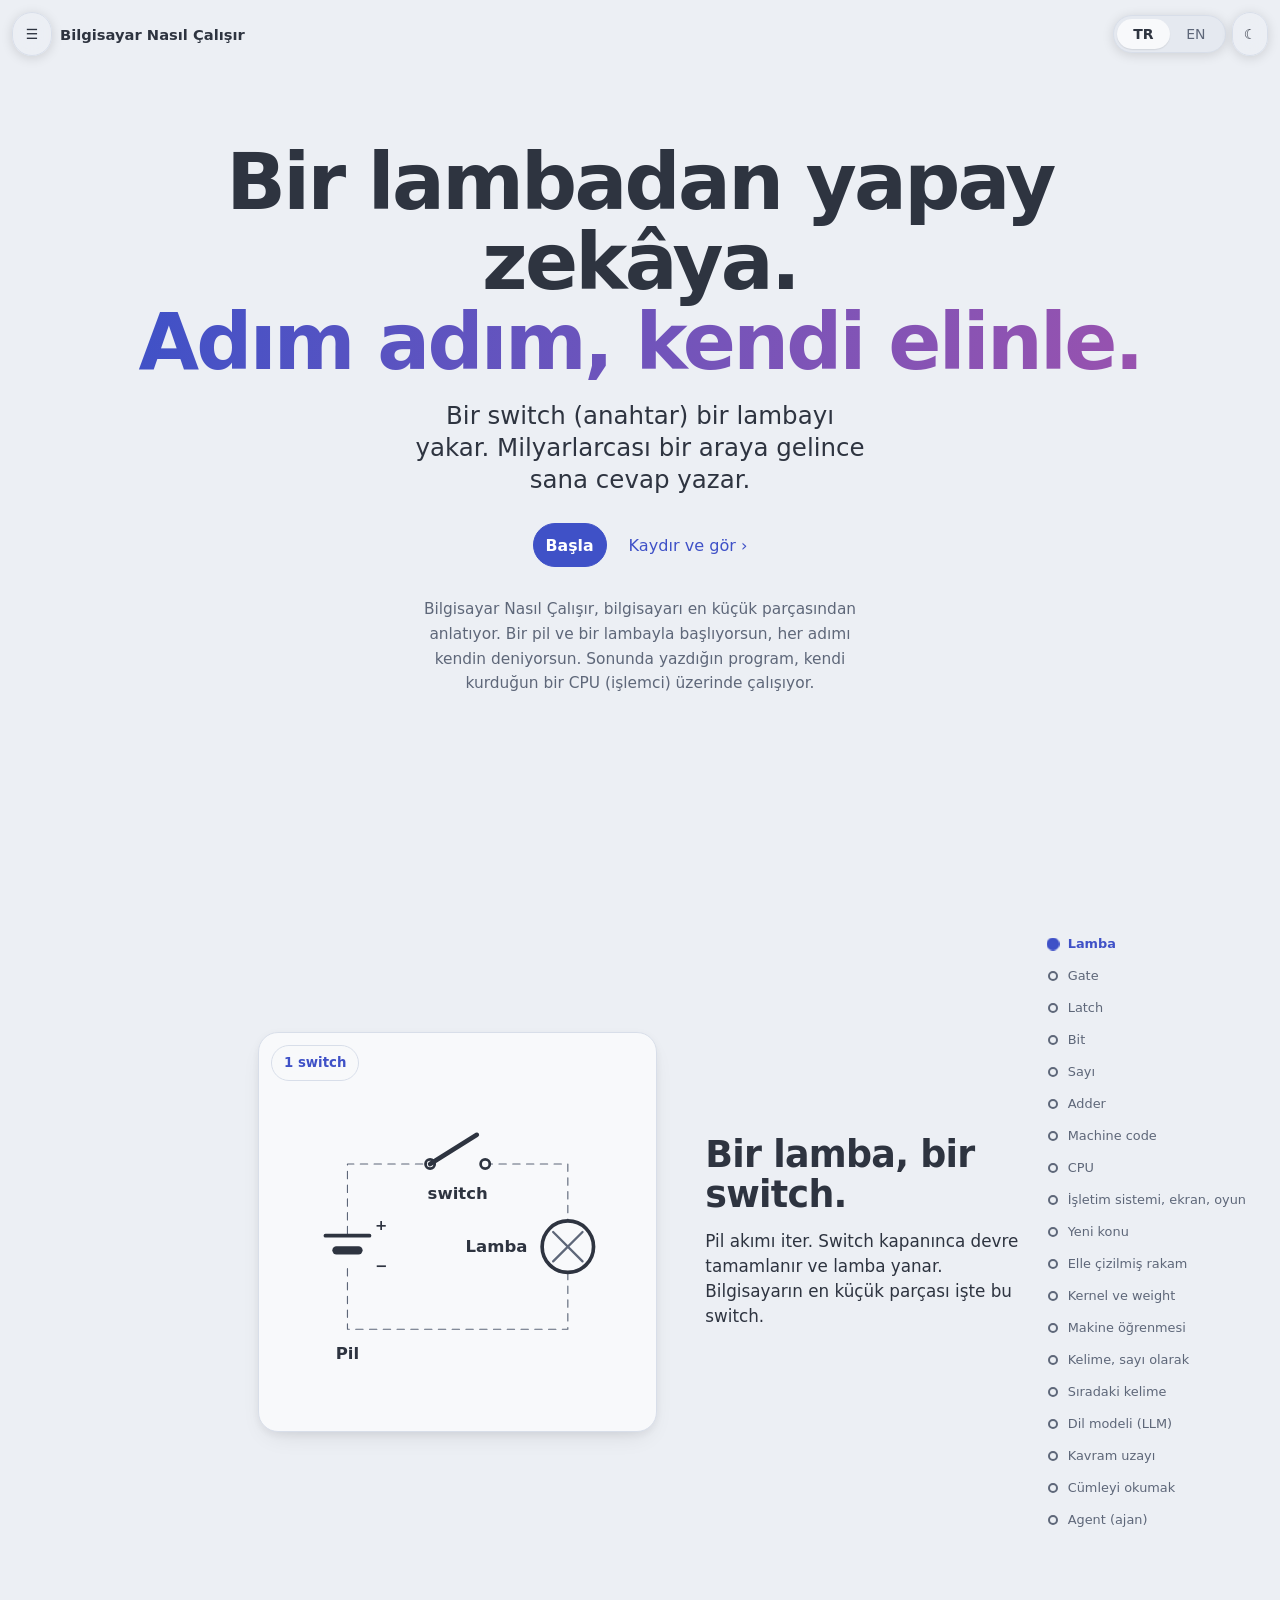
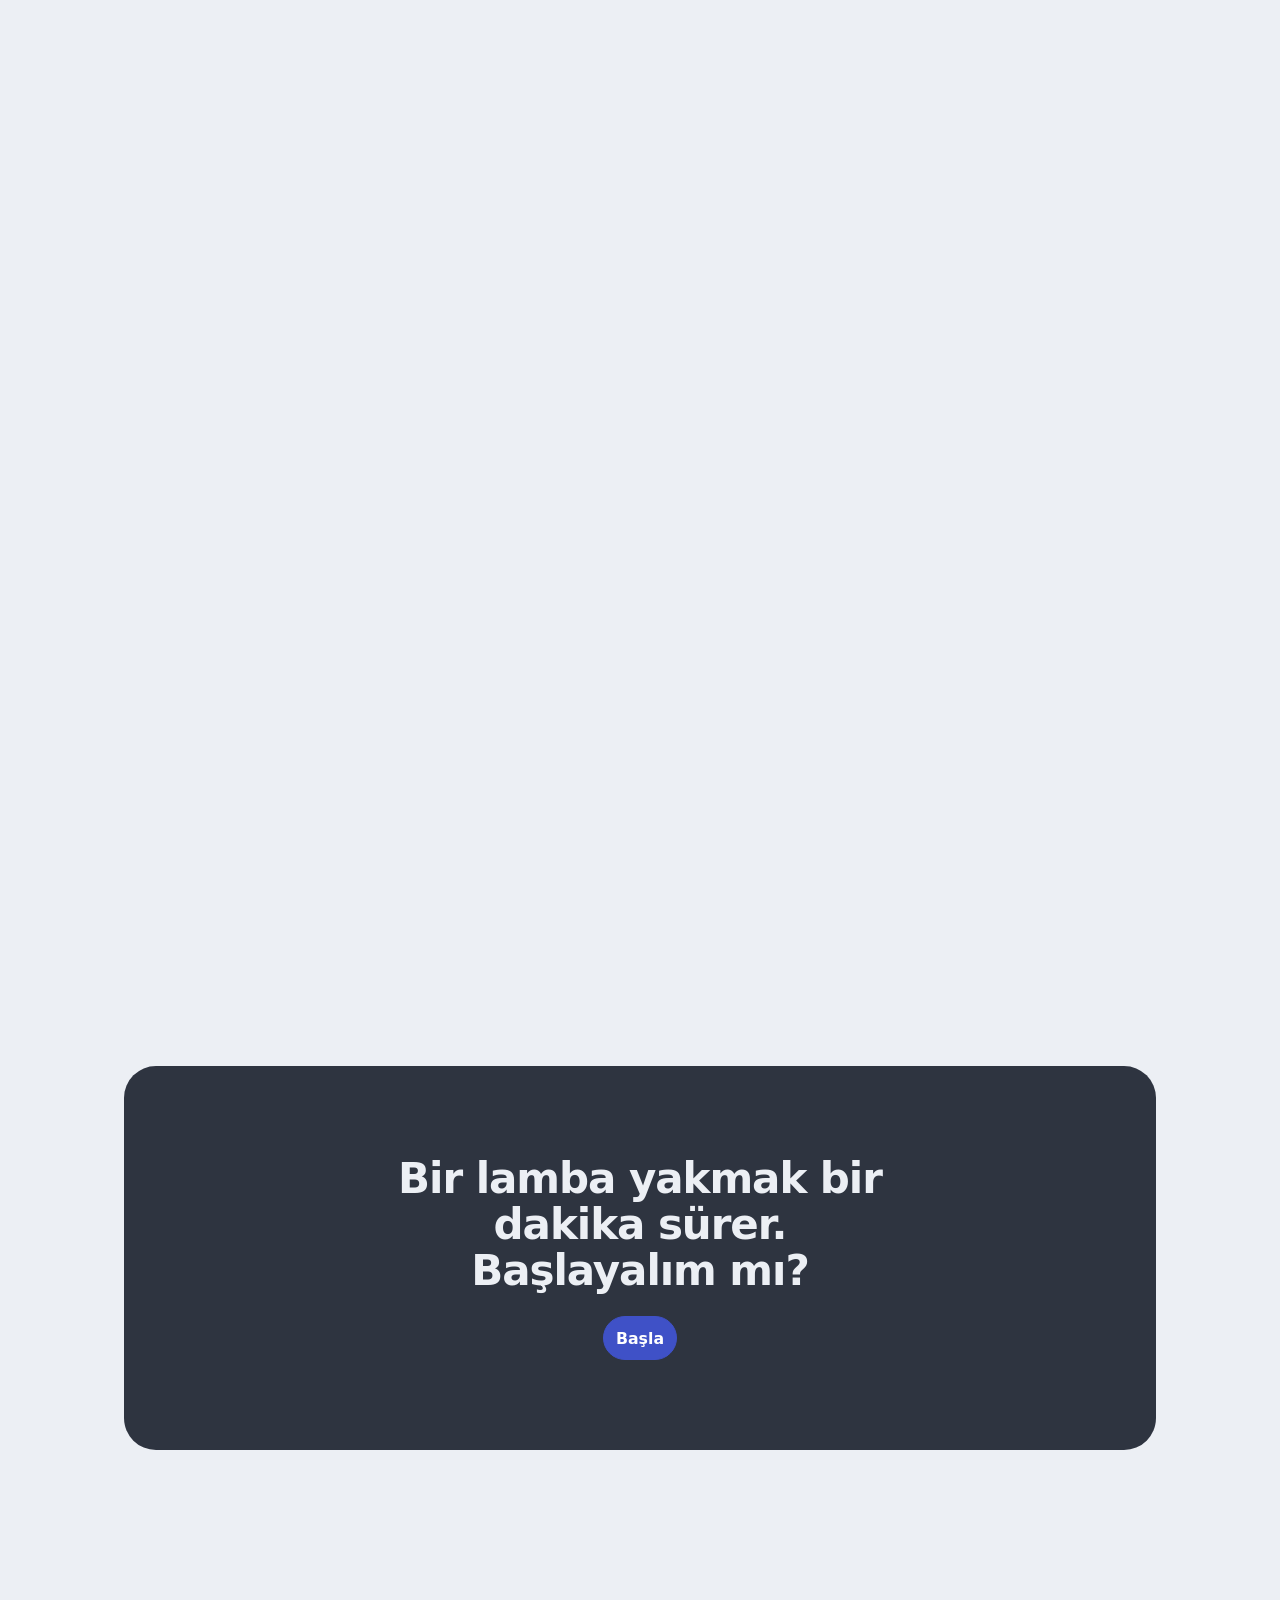
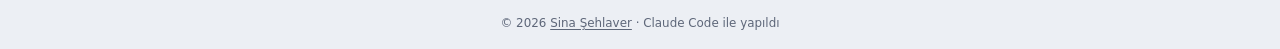
==== commit ee84814a: "Publish: voltaj" ====
--- a/apps/how-computers-work/index.html
+++ b/apps/how-computers-work/index.html
@@ -11,8 +11,8 @@
     <meta name="color-scheme" content="light dark" />
     <title>How Computers Work</title>
     <link rel="icon" href="data:image/svg+xml,%3Csvg xmlns='http://www.w3.org/2000/svg' viewBox='0 0 32 32'%3E%3Crect width='32' height='32' rx='7' fill='%234f46e5'/%3E%3Cpath d='M18 4 8 18h7l-1 10 10-14h-7z' fill='%23fff'/%3E%3C/svg%3E" />
-    <script type="module" crossorigin src="./assets/index-ahq7jEBd.js"></script>
-    <link rel="stylesheet" crossorigin href="./assets/index-BNDD5X4O.css">
+    <script type="module" crossorigin src="./assets/index-DcDLzKAF.js"></script>
+    <link rel="stylesheet" crossorigin href="./assets/index-CuaVqF6O.css">
   </head>
   <body>
     <div id="root"></div>
--- a/apps/how-computers-work/assets/index-CuaVqF6O.css
+++ b/apps/how-computers-work/assets/index-CuaVqF6O.css
@@ -0,0 +1 @@
+.cd{width:100%;height:auto;display:block;font:600 12px/1 var(--font-text, system-ui);-webkit-user-select:none;user-select:none}.cd .w,.cd .f{fill:none;stroke-linecap:round;stroke-linejoin:round;transition:stroke var(--t-hover, .22s)}.cd .f{opacity:0;transition:opacity var(--t-hover, .22s);animation:cd-flow .8s linear infinite}.cd .on .f{opacity:1}@keyframes cd-flow{to{stroke-dashoffset:-18}}.cd .sw{cursor:pointer;outline:none}.cd .sw.auto{cursor:default;pointer-events:none}.cd .sw .hit{fill:transparent;transition:fill var(--t-hover, .22s)}.cd .sw:hover .hit{fill:color-mix(in srgb,var(--cd-high) 14%,transparent)}.cd .sw:focus-visible .hit{stroke:var(--cd-high);stroke-width:2}.cd .lever{transition:transform var(--t-hover, .22s) cubic-bezier(.25,.8,.25,1)}.cd .sw:not(.closed) .lever{transform:rotate(-30deg)}.cd .glow{opacity:0;transition:opacity var(--t-hover, .22s)}.cd .on .glow{opacity:1}.cd text{text-anchor:middle;dominant-baseline:central;fill:currentColor}.cd .tappable{cursor:pointer;outline:none}.cd .tappable:focus-visible .tap-ring,.cd .tappable.sel .tap-ring{stroke:var(--cd-high);stroke-width:2}.cd .tap-ring{fill:transparent;stroke:transparent}.cd .tappable:hover .tap-ring{fill:color-mix(in srgb,var(--cd-high) 12%,transparent)}.cd .live .w{stroke:var(--cd-high)}.cd .b-glow{fill:#fcd34d;filter:blur(7px);transition:opacity var(--t-fast, .16s)}.cd .b-glass{fill:color-mix(in srgb,var(--cd-off) 14%,transparent);stroke:var(--cd-off);stroke-width:1.6}.cd .b-light{fill:#fde047;stroke:#d97706;stroke-width:1.6;transition:opacity var(--t-fast, .16s)}.cd .b-fil{fill:none;stroke:var(--cd-off);stroke-width:1.3;stroke-linejoin:round}.cd .lit .b-fil{stroke:#b45309}.cd .b-base{fill:#9aa3b0;stroke:#5b6472;stroke-width:1}.cd .b-thread{fill:none;stroke:#5b6472;stroke-width:1}.cd .b-tip{fill:#5b6472}.cd .dg rect{fill:color-mix(in srgb,var(--cd-off) 12%,transparent);stroke:var(--cd-off);stroke-width:1.2;transition:fill var(--t-hover, .22s),stroke var(--t-hover, .22s)}.cd .dg.on rect{fill:color-mix(in srgb,var(--cd-high) 30%,transparent);stroke:var(--cd-high)}.cd .dg text{font-weight:700;font-variant-numeric:tabular-nums}.cd .num{font-weight:700;font-variant-numeric:tabular-nums}.cd .place{font-weight:600;font-variant-numeric:tabular-nums}.cd .leg{fill:none;stroke:var(--cd-off);stroke-width:2.5;transition:stroke var(--t-hover, .22s)}.cd .on .leg{stroke:var(--cd-high)}.cx-in,.cx-box{transition:opacity var(--t-slow, .42s) cubic-bezier(.25,.8,.25,1),transform var(--t-slow, .42s) cubic-bezier(.25,.8,.25,1)}.cx-box{opacity:0;transform:scale(1.5);pointer-events:none}.cx.collapsed .cx-in{opacity:0;transform:scale(.35);pointer-events:none}.cx.collapsed .cx-box{opacity:1;transform:none}.cd{--cd-high: var(--accent);--cd-off: var(--muted);color:var(--text)}.cd .w{stroke:var(--cd-off);stroke-width:2}.cd .on .w{stroke:var(--cd-high)}.cd .f{stroke:var(--cd-high);stroke-width:4;stroke-dasharray:3 15}.cd .sym{fill:none;stroke:var(--cd-off);stroke-width:2;stroke-linecap:round;transition:stroke var(--t-hover, .22s)}.cd .on .sym,.cd .closed .sym{stroke:var(--cd-high)}.cd .glow{fill:color-mix(in srgb,var(--cd-high) 25%,transparent)}@media (prefers-reduced-motion: reduce){.cd .f{animation:none}.cd .w,.cd .f,.cd .lever,.cd .glow,.cd .b-glow,.cd .b-light,.cd .dg rect,.cx-in,.cx-box{transition:none}}.cd .sw:not(.auto) .hit,.cd .tappable .tap-ring{stroke:color-mix(in srgb,var(--cd-high) 40%,transparent);stroke-width:1;stroke-dasharray:3 3}.cd .sw:not(.auto):hover .hit,.cd .tappable:hover .tap-ring{stroke-opacity:1;stroke-dasharray:none}.cd .tappable:focus-visible .tap-ring,.cd .sw:focus-visible .hit{stroke-dasharray:none}.cd text,.cd .b-glass,.cd .b-light{cursor:default}.guide-slot{position:sticky;bottom:14px;height:0;z-index:30;pointer-events:none}.guide{position:fixed;z-index:15;bottom:14px;width:min(380px,calc(100% - 16px));pointer-events:auto;background:var(--bg-elev, var(--bg));color:var(--text);border:1px solid var(--accent);border-radius:12px;padding:10px 12px;box-shadow:0 6px 24px #00000047;font-size:.9rem;line-height:1.4;display:grid;gap:8px}.guide p{margin:0}.guide .gd-row{display:flex;gap:8px;align-items:center;justify-content:space-between}.guide .gd-count{color:var(--muted);font-size:.8rem}.guide .gd-btns{display:flex;gap:6px}.guide .btn{padding:2px 10px}.guide-again{position:absolute;right:8px;bottom:0;pointer-events:auto;padding:2px 10px}.guide-ring{position:fixed;z-index:2147483000;pointer-events:none;box-sizing:content-box;margin:-4px 0 0 -4px;padding:2px;border:2px solid var(--accent);border-radius:8px;animation:guide-pulse 1.4s ease-in-out infinite}@keyframes guide-pulse{0%,to{filter:drop-shadow(0 0 0 transparent)}50%{filter:drop-shadow(0 0 7px var(--accent))}}@media (prefers-reduced-motion: reduce){.guide-ring{animation:none;filter:drop-shadow(0 0 4px var(--accent))}}.guide-slot:has(>.guide-again){position:static;height:auto;pointer-events:auto;display:flex;justify-content:flex-end;margin-top:6px}.guide-slot>.guide-again{position:static}.guide-right{right:14px}.guide-left{left:14px}@media (max-width: 860px){.guide{width:min(380px,calc(100% - 28px))}}.guide{width:min(460px,calc(100% - 16px))}.guide .gd-bar{display:flex;align-items:center;justify-content:space-between;gap:6px;cursor:grab;touch-action:none;-webkit-user-select:none;user-select:none}.guide .gd-bar:active{cursor:grabbing}.guide .gd-grip{color:var(--muted);padding:0 6px;border-radius:6px;line-height:1.4}.guide .gd-grip:focus-visible{outline:2px solid var(--accent)}.guide .gd-tools{display:flex;gap:4px}.guide .gd-tools .btn{font-size:.8rem}.guide{max-height:calc(100vh - 28px);max-height:calc(100dvh - 28px);box-sizing:border-box;grid-template-rows:auto minmax(0,1fr) auto;cursor:grab;touch-action:none}.guide>p{cursor:auto;touch-action:pan-y;min-height:0;overflow-y:auto;overscroll-behavior:contain}.guide:active{cursor:grabbing}.guide .gd-row{flex-wrap:wrap;-webkit-user-select:none;user-select:none}.guide{position:fixed}.guide .gd-tools{justify-self:end;display:flex;flex-wrap:nowrap;align-items:center;gap:2px;margin:-4px -6px -2px 0;-webkit-user-select:none;user-select:none}.guide .gd-tools .btn{padding:0 7px;min-height:28px;min-width:28px;line-height:1}.guide .gd-x{font-size:1rem}.guide>p{overflow-wrap:anywhere}.guide .gd-row{justify-content:space-between}@keyframes gd-blink{0%,to{box-shadow:0 6px 24px #00000047}30%{box-shadow:0 0 0 4px var(--accent),0 0 22px var(--accent);transform:scale(1.03)}}.guide.gd-blink{animation:gd-blink .7s ease-out 2}@keyframes next-nudge{0%,to{box-shadow:0 0 0 0 var(--accent)}50%{box-shadow:0 0 0 8px transparent,0 0 18px var(--accent)}}.next-nudge{outline:2px solid var(--accent);outline-offset:3px;animation:next-nudge 1.1s ease-in-out infinite}@media (prefers-reduced-motion: reduce){.guide.gd-blink,.next-nudge{animation:none}}.guide{background:color-mix(in srgb,var(--accent) 22%,var(--bg-elev, var(--bg)));border-width:2px;box-shadow:0 8px 28px #00000061}.guide,.guide-ring{--gd-bg: #fde7ef;--gd-line: #c43d73;--gd-ink: #3d1022;--gd-muted: #7a2e4c;--gd-btn: #fef3f7;--gd-glow: rgba(196, 61, 115, .55)}[data-theme=dark] .guide,[data-theme=dark] .guide-ring{--gd-bg: #3a1828;--gd-line: #e58aaa;--gd-ink: #fbe6ee;--gd-muted: #e7b3c6;--gd-btn: #4f2339;--gd-glow: rgba(229, 138, 170, .55)}.guide{background:var(--gd-bg);color:var(--gd-ink);border-color:var(--gd-line)}.guide .gd-count,.guide .gd-grip{color:var(--gd-muted)}.guide .btn{background:var(--gd-btn);color:var(--gd-ink);border-color:var(--gd-line)}.guide .btn:hover:not(:disabled){background:var(--gd-bg);border-color:var(--gd-ink)}.guide-ring{border-color:var(--gd-line)}@keyframes gd-blink{0%,to{box-shadow:0 8px 28px #00000061}30%{box-shadow:0 0 0 4px var(--gd-line),0 0 22px var(--gd-glow);transform:scale(1.03)}}@media (prefers-reduced-motion: reduce){.guide-ring{filter:drop-shadow(0 0 4px var(--gd-line))}}.guide .gd-hint{margin:6px 0 0;font-size:.72rem;color:var(--muted, inherit);opacity:.75}.guide .gd-hint kbd{font:inherit;font-size:.7rem;padding:0 5px;border:1px solid currentColor;border-radius:4px;opacity:.8}@media (hover: none){.guide .gd-hint{display:none}}.rf-marks{font-size:.7em;line-height:0;margin-left:.15em;white-space:nowrap}.rf-mark{color:var(--muted);text-decoration:none;opacity:.75;padding:0 .15em}.rf-mark:hover,.rf-mark:focus-visible{opacity:1;color:var(--accent, inherit)}.rf-fold{margin-top:10px;font-size:.85rem;color:var(--muted)}.rf-fold .section-title{font-size:.85rem;font-weight:500;color:var(--muted)}.rf-fold .section-head{border:0}.rf-list{margin:4px 0 0;padding-left:1.1em}.rf-list li{margin:3px 0}.rf-link{color:inherit;text-decoration:underline;text-underline-offset:2px}@media (pointer: coarse){.rf-mark{display:inline-block;min-width:24px;min-height:24px;line-height:24px;text-align:center}.rf-link{display:inline-block;min-height:24px;line-height:24px}}.chapter-tail{display:contents}.chapter.fit{--nav-h: 61px;height:calc(100vh - var(--nav-h));box-sizing:border-box;display:flex;flex-direction:column;padding-block:12px 10px;font-size:1rem;line-height:1.45;overflow:hidden}.chapter.fit .chapter-head{display:flex;align-items:baseline;flex-wrap:wrap;gap:4px 14px;max-width:none;margin:0 0 4px}.chapter.fit .chapter-head h1{font-size:1.5rem;margin:0}.chapter.fit .chapter-head .legend{margin:0;font-size:.8rem}.chapter.fit>.beat{flex:1 1 0;min-height:0;padding-block:4px;grid-template-rows:auto minmax(0,1fr)}.chapter.fit .beat .prose{font-size:.9rem}.chapter.fit .stagebox{position:static;min-height:0;padding:10px;gap:8px}.chapter.fit .own{flex:1;min-height:0;display:flex;flex-direction:column}.chapter.fit .own-grid{flex:1;height:auto;min-height:0}.chapter.fit .fit-foot{flex:none;display:flex;align-items:center;gap:12px;margin-top:6px}.chapter.fit .fit-foot .payoff{flex:1;margin:0;padding:0;border:0;font-size:1rem;text-align:left;line-height:1.3}.chapter.fit .skip-info{position:relative;margin-left:auto}.chapter.fit .skip-pop{position:absolute;top:100%;right:0;width:min(60ch,80vw);margin-top:6px;padding:10px 14px;font-size:.9rem;background:var(--surface);border:1px solid var(--line);border-radius:10px;box-shadow:var(--shadow-md, var(--shadow-sm));z-index:20}.chapter.fit .skip-pop p{margin:4px 0 0}.chapter.fit .fit-foot .pager{flex:none;flex-wrap:nowrap;gap:8px}.shell:has(>.chapter.fit){min-height:0}.own8-h{margin:20px 0 8px;font-size:1rem}.own .code{resize:none;height:12.5rem;overflow:auto;width:100%;font-family:ui-monospace,SF Mono,Menlo,monospace;font-size:.9rem}.rgb8{display:grid;grid-template-columns:110px minmax(0,1fr);gap:16px;align-items:center}.rgb8-sw{width:110px;height:110px;border-radius:14px}.rgb8-row{display:grid;grid-template-columns:1.2rem minmax(0,1fr) 2.6rem;gap:10px;align-items:center;margin:6px 0}.rgb8-v{text-align:right}@media (max-width: 640px){.rgb8{grid-template-columns:1fr}}.rgb8{grid-template-columns:auto minmax(0,1fr)}.rgb8-zoom{grid-column:1 / -1;margin:0}.rgb8-img{display:grid;grid-template-columns:repeat(4,1fr);transition:width var(--t-slow, .4s),gap var(--t-slow, .4s)}.rgb8-img.z0{width:64px;gap:0}.rgb8-img.z1{width:160px;gap:4px}.rgb8-img.z2{width:260px;gap:4px}.rgb8-cell{aspect-ratio:1;border:0;padding:0;cursor:pointer;color:#fff;text-shadow:0 0 3px #000;font-size:.62rem;line-height:1.15;white-space:pre;transition:border-radius var(--t-slow, .4s)}.rgb8-img.z0 .rgb8-cell{cursor:default}.rgb8-img:not(.z0) .rgb8-cell{border-radius:6px}.rgb8-cell.sel{outline:2px solid var(--accent, #fff);outline-offset:1px}.rgb8-mem{font-size:.8rem;margin:6px 0}@media (max-width: 640px){.rgb8{grid-template-columns:1fr}.rgb8-img.z2{width:100%}}.io-strip{margin:8px 0}.io-cells{display:grid;grid-template-columns:repeat(5,minmax(0,1fr));gap:4px;margin-top:4px}.io-cells16{grid-template-columns:repeat(8,minmax(0,1fr))}.io-cell{font-family:ui-monospace,SF Mono,Menlo,monospace;font-size:.8rem;padding:6px 4px}.io-dev{border-color:var(--accent, currentColor)}.io-cell[aria-pressed=true],.io-bit[aria-checked=true]{background:var(--accent, currentColor);color:var(--on-accent, #fff)}.io-pick{display:grid;grid-template-columns:repeat(8,minmax(0,1fr));gap:4px;margin:8px 0}.io-input .twocol,.io-input{position:relative}.io-ln{display:block;padding:0 4px;border-radius:4px}.io-ln.on{background:var(--accent, currentColor);color:var(--on-accent, #fff)}.io-fx{margin:8px 0 0;padding-left:1.4em;min-height:4.2em}.io-fx li{margin:2px 0}.io-input .btn:disabled{opacity:.5;cursor:progress}.io-fig{width:min(100%,260px);margin:0 auto}.io-cols{display:grid;grid-template-columns:repeat(8,1fr);text-align:center;font-size:1rem;color:var(--accent);height:1.4em}.io-gridwrap{position:relative}.io-gridwrap .screen{width:100%}.io-row{position:absolute;left:0;right:0;top:66.6%;height:12.2%;border:2px dashed var(--accent);border-radius:6px;pointer-events:none;transition:background var(--t-slow, .42s)}.io-row.seen{background:color-mix(in srgb,var(--accent) 22%,transparent);border-style:solid}.io-ask{position:absolute;right:4px;top:66.6%;height:12.2%;display:flex;align-items:center;font-size:.72rem;font-weight:600;padding:0 6px;border-radius:999px;background:var(--accent);color:var(--on-accent, #fff);pointer-events:none;animation:io-ask .56s var(--ease, ease-out) both}@keyframes io-ask{0%{opacity:1}to{opacity:.15}}.io-byte{text-align:center;margin:6px 0 0}.io-legend{margin:8px 0 0;padding-left:1.2em}.io-seenline{color:var(--accent);font-weight:600}.io-watch{margin:8px 0 0;padding:6px 10px;border-left:3px solid var(--accent);background:color-mix(in srgb,var(--accent) 10%,transparent)}@media (prefers-reduced-motion: reduce){.io-ask{animation:none}.io-row{transition:none}}.io-pick.io-rows{grid-template-columns:repeat(auto-fit,minmax(max(3.6rem,5ch),1fr))}.io-rows .io-cell{white-space:nowrap;font-variant-numeric:tabular-nums;padding:6px 8px;min-width:0}.walk9{display:grid;grid-template-columns:minmax(0,1fr) minmax(0,1fr);gap:14px;align-items:start}.walk9>div{min-width:0}.wlist{max-height:560px;overflow:auto;border:1px solid var(--line);border-radius:10px;font-size:.78rem;line-height:1.5;position:relative}.wsec{position:sticky;top:0;z-index:1;background:var(--bg);padding:3px 8px;font-weight:600;font-size:.78rem;color:var(--accent);border-block:1px solid var(--line)}.wl{display:flex;gap:8px;padding:0 8px;white-space:pre;border-left:3px solid transparent}.wl .ad{color:var(--muted);min-width:2.2em}.wl.cur{background:color-mix(in srgb,var(--accent) 28%,transparent);border-left-color:var(--accent)}.wl.nxt{outline:1px dashed var(--accent);outline-offset:-1px}.wl .cm{color:var(--muted)}.wcap{border:1px solid var(--line);border-radius:10px;padding:8px 12px;margin-block:10px;height:11.5rem;overflow-y:auto;overflow-wrap:anywhere;box-sizing:border-box}.wcap ul{margin:6px 0 0;padding-left:18px}.wcap .none9{color:var(--muted)}.walk9 .screen{width:min(100%,200px)}.screen .px.chg{stroke:var(--accent);stroke-width:3}.still9{opacity:.4}@media (max-width: 760px){.walk9{grid-template-columns:minmax(0,1fr)}}.stage9 .wlist{max-height:420px}.wl.new9{border-left-color:var(--good, #4a9);background:color-mix(in srgb,var(--good, #4a9) 12%,transparent)}.wl.new9.cur{background:color-mix(in srgb,var(--accent) 28%,transparent);border-left-color:var(--accent)}.newkey9{display:inline-block;width:10px;height:10px;border-radius:2px;vertical-align:-1px;background:color-mix(in srgb,var(--good, #4a9) 40%,transparent);border-left:3px solid var(--good, #4a9)}.mgroup{margin-block:10px;padding:6px 0 2px 10px;border-left:4px solid var(--line)}.mgroup h5{margin:0;font-size:.85rem;display:flex;gap:10px;flex-wrap:wrap;align-items:baseline}.mnote{margin:2px 0 6px;color:var(--muted);font-size:.78rem}.g-code{border-left-color:var(--muted)}.g-tables{border-left-color:#b8892b}.g-vars{border-left-color:var(--accent)}.g-dev{border-left-color:#8a63d2}.g-screen{border-left-color:var(--good, #4a9)}.mrow{display:flex;gap:12px;align-items:flex-end;margin-block:3px}.maddr{color:var(--muted);font-size:.72rem;min-width:3.2em;padding-bottom:3px}.mcells{display:grid;grid-template-columns:repeat(8,3.2em);gap:3px;font-size:.8rem}.mcells .mcell:nth-child(4){margin-right:10px}.mcell{display:inline-flex;flex-direction:column;align-items:center;border:1px solid var(--line);border-radius:4px;padding:0 2px 1px;min-width:0}.mcell i{font-style:normal;font-size:.6rem;color:var(--accent);height:1em;line-height:1em;white-space:nowrap;overflow:hidden;max-width:100%}.mcell b{font-weight:600;letter-spacing:.06em}.mcell .bits{text-decoration:none;font-size:.6rem;letter-spacing:1px;color:var(--muted)}.mcell.z b{color:var(--muted);font-weight:400}.mcell.r{outline:2px solid var(--accent);outline-offset:-1px}.mcell.w{background:color-mix(in srgb,var(--accent) 35%,transparent);outline:2px solid var(--accent);outline-offset:-1px}.mlegend{display:flex;flex-wrap:wrap;gap:8px;align-items:center}.mlegend .mcell{display:inline-flex;flex-direction:row;padding:0 6px}.focus9 .mcell:not(.w):not(.r){opacity:.45}@media (max-width: 760px){.mcells{grid-template-columns:repeat(8,2.6em);font-size:.72rem}}.c10-ring{cursor:pointer;outline:none}.c10-ring circle{fill:color-mix(in srgb,var(--accent) 6%,var(--bg, transparent));stroke:var(--muted);stroke-width:1.5;transition:fill var(--t-hover, .22s),stroke var(--t-hover, .22s)}.c10-ring text{fill:var(--text);font-size:13px;font-weight:700;pointer-events:none}.c10-ring:hover circle{stroke:var(--accent)}.c10-ring.sel circle{fill:color-mix(in srgb,var(--accent) 22%,var(--bg, transparent));stroke:var(--accent);stroke-width:3}.c10-ring:focus-visible circle{stroke:var(--accent);stroke-width:3;stroke-dasharray:6 4}.c10-ring text{paint-order:stroke;stroke:var(--bg, #fff);stroke-width:5px;stroke-linejoin:round}.hm-zsvg .z-halo{paint-order:stroke;stroke:var(--bg, #fff);stroke-width:5px;stroke-linejoin:round}.c10-demo{display:grid;gap:.6rem;justify-items:start;margin-top:.8rem}.c10-demo .readout{min-height:3.2em}.c10-demo svg{max-width:420px}.c10-demo .d-light{fill:color-mix(in srgb,var(--accent) 6%,var(--bg, transparent))}.c10-demo .d-dark{fill:color-mix(in srgb,var(--accent) 22%,var(--bg, transparent))}.c10-demo .d-piece{fill:var(--muted);stroke:var(--text);stroke-width:1}.c10-demo .d-piece.me{fill:var(--text)}.c10-demo .d-piece.hot{stroke:var(--accent);stroke-width:2.5}.c10-demo .d-edge{stroke:var(--muted);stroke-width:1.5;fill:none;transition:stroke var(--t-hover, .22s)}.c10-demo .d-edge.pick{stroke:var(--accent);stroke-width:3}.c10-demo .d-node{fill:var(--bg, transparent);stroke:var(--muted);stroke-width:1.5;transition:fill .22s,stroke .22s}.c10-demo .d-node.win{fill:color-mix(in srgb,var(--accent) 22%,var(--bg, transparent));stroke:var(--accent);stroke-width:2.5}.c10-demo .d-t{fill:var(--text);font-size:12px;font-weight:700}.c10-demo .d-sm{font-size:10.5px;font-weight:600;fill:var(--muted)}.c10-demo .d-t.good{fill:var(--accent)}.c10-demo .d-show{opacity:0;transition:opacity .26s}.c10-demo .d-show.on{opacity:1}.c10-demo .d-fade{transition:opacity .26s}.c10-demo .d-track{fill:color-mix(in srgb,var(--muted) 18%,var(--bg, transparent))}.c10-demo .d-bar{fill:var(--muted);transform-box:fill-box;transform-origin:bottom;transition:transform .5s}.c10-demo .d-bar.h{transform-origin:left}.c10-demo .d-bar.good{fill:var(--accent)}.c10-demo .d-pix{fill:var(--text)}.c10-demo .d-map{fill:var(--accent)}.c10-demo .d-map2{fill:var(--good, var(--accent))}.c10-demo .d-arrow{stroke:var(--muted);stroke-width:2;fill:none;transition:opacity .26s}.c10-demo .d-mask{fill:color-mix(in srgb,var(--muted) 20%,var(--bg, transparent));stroke:var(--muted);stroke-dasharray:4 3;transition:fill .22s}.c10-demo .d-mask.open{stroke:var(--accent);stroke-dasharray:none;fill:color-mix(in srgb,var(--accent) 18%,var(--bg, transparent))}@media (prefers-reduced-motion: reduce){.c10-demo *{transition:none!important}}.z-body,.z-box,.z-chip,.z-scr{fill:color-mix(in srgb,var(--accent) 6%,var(--surface));stroke:var(--text);stroke-width:4}.z-w{stroke-dasharray:8 7;transition:stroke var(--t-slow, .42s)}.z-plate{stroke:var(--text);stroke-width:4}.z-short{stroke-width:9}.z-pin{fill:var(--surface);stroke:var(--text);stroke-width:3}.z-lev{stroke:var(--text);stroke-width:5;transform-box:fill-box;transform-origin:0% 50%;transform:rotate(-32deg);transition:transform .6s cubic-bezier(.25,.8,.25,1)}.z-lamp{fill:transparent;stroke:var(--text);stroke-width:4;transition:fill var(--t-slow, .42s),filter var(--t-slow, .42s)}.z-fil{stroke-width:2.5}.z-glow{fill:color-mix(in srgb,var(--accent) 30%,transparent);stroke:none;opacity:0;transition:opacity var(--t-slow, .42s)}.z-coil{stroke-width:4}.z-lit .z-live{stroke:var(--accent)}.z-lit .z-lev{transform:none}.z-lit .z-lamp{fill:color-mix(in srgb,var(--accent) 70%,transparent);filter:drop-shadow(0 0 14px var(--accent))}.z-lit .z-glow{opacity:1}.z-gate{stroke:var(--text);stroke-width:3;fill:var(--surface)}.z-cell{fill:var(--surface-2);stroke:var(--line);stroke-width:2}.z-off .z-cell{fill:var(--surface-2);stroke:var(--line)}.z-on .z-cell{fill:color-mix(in srgb,var(--accent) 22%,var(--surface));stroke:var(--accent)}.z-on .z-w,.z-on .z-gate{stroke:var(--accent)}.hm-zsvg text.z-dig{fill:var(--muted);stroke:none;font:700 26px ui-monospace,SFMono-Regular,Menlo,monospace}.hm-zsvg text.z-dsm{font-size:22px}.hm-zsvg .z-on .z-dig{fill:var(--accent)}.hm-zsvg text.z-wt{fill:var(--muted);stroke:none;font-size:12px}.z-bit{fill:transparent;stroke:var(--accent);stroke-width:1.5}.z-bit.z-set{fill:color-mix(in srgb,var(--accent) 55%,transparent)}.z-px{fill:var(--surface-2);stroke:none}.z-pxon{fill:var(--accent)}.hm-zoom[data-run] .z-lit .z-live{animation:hm-flow2 .8s linear infinite}.hm-zoom[data-run] .z-bit.z-run{animation:hm-bit 1.6s steps(1) infinite;animation-delay:calc(var(--i) * -.4s)}@keyframes hm-flow2{to{stroke-dashoffset:-15}}@keyframes hm-bit{0%{fill:currentColor}50%{fill:transparent}}.hm-zsvg text.z-v{font:700 19px ui-monospace,SFMono-Regular,Menlo,monospace;fill:var(--muted)}.hm-zsvg text.z-v.z-acc{fill:var(--accent)}.z-cur .z-cell{stroke:var(--accent);stroke-dasharray:4 3}.z-carry{stroke:var(--accent);stroke-width:2.5;fill:none}.hm-zsvg text.z-code{fill:var(--text);stroke:none;font:600 14px ui-monospace,SFMono-Regular,Menlo,monospace}.hm-zsvg text.z-code.z-acc{fill:var(--accent)}.hm-zsvg text.z-dxs{font-size:16px}.z-lev,.z-lamp,.z-glow,.z-cell{transition-duration:var(--t-pop, .32s)}.hm-zoom[data-rm] .z-lev,.hm-zoom[data-rm] .z-lamp,.hm-zoom[data-rm] .z-glow{transition:none}.hm-zsvg text.z-v.z-vb{font-size:30px}.hm-zsvg .z-latchw .z-w{stroke-width:5;stroke-linecap:round;stroke-dasharray:12 9;stroke:var(--muted);opacity:.3}.hm-zsvg .z-latchw.z-lit .z-w{stroke:var(--accent);opacity:1;filter:drop-shadow(0 0 3px var(--accent))}.hm-zoom[data-run] .z-latchw.z-lit .z-live{animation:hm-flow-l .7s linear infinite}@keyframes hm-flow-l{to{stroke-dashoffset:-21}}.z-syn{stroke:var(--accent);stroke-width:1.5;stroke-dasharray:none}.z-neu{fill:var(--surface);stroke:var(--text);stroke-width:3}.z-neuon{fill:var(--accent);stroke:var(--accent);filter:drop-shadow(0 0 10px var(--accent))}.z-pxdim{fill:var(--muted);opacity:.35}.hm-zsvg text.z-num{fill:var(--muted);opacity:.55;font-size:14px;font-weight:500}.hm-zsvg text.z-numon{fill:var(--surface);font-size:14px;font-weight:700}.hm-zsvg .z-page{fill:var(--bg);stroke:var(--line, currentColor);stroke-opacity:.35;stroke-width:1.5}.hm-zsvg .z-ring{fill:var(--accent);fill-opacity:.08;stroke:var(--accent);stroke-width:2}.hm-zsvg .z-ringon{fill-opacity:.25}.hm-zcount:empty{display:none}.hm-zsvg .z-kwin{fill:none;stroke:var(--accent);stroke-width:2.5;filter:drop-shadow(0 0 6px var(--accent))}.hm-zsvg text.z-sum{font-variant-numeric:tabular-nums}.hm-zsvg .z-nx{transition:opacity .4s var(--ease, cubic-bezier(.25,.8,.25,1)),fill .3s,stroke-width .4s,width .4s}.hm-zsvg .z-bar{fill:var(--accent);stroke:none}.hm-zsvg text.z-num{font-size:12px}@media (prefers-reduced-motion: reduce){.hm-zsvg .z-nx{transition:none}}.hm-zsvg .z-ktag rect{fill:var(--accent);stroke:none}.hm-zsvg .z-ktag text{fill:var(--surface);font-size:11px;font-weight:700}.z-term{fill:color-mix(in srgb,var(--accent) 6%,var(--surface));stroke:var(--text);stroke-width:4}.z-chipw{fill:var(--surface-2);stroke:var(--line);stroke-width:2}.z-tok{fill:var(--surface);stroke:var(--accent);stroke-width:3}.z-bar{fill:var(--line);stroke:none}.z-on .z-bar{fill:var(--accent)}.z-cur{fill:var(--accent);stroke:none}.hm-zoom[data-run] .z-cur{animation:hm-blink 1.1s steps(1) infinite}@keyframes hm-blink{50%{opacity:0}}.hm-zsvg text.z-v{font-size:11px;font-family:ui-monospace,SFMono-Regular,Menlo,monospace;font-weight:500}.hm-zsvg text.z-code{font-size:11px;font-family:ui-monospace,SFMono-Regular,Menlo,monospace;font-weight:500}.hm-zsvg text.z-mut{fill:var(--muted)}.hm-zsvg text.z-del{fill:var(--bad, #c0392b)}.z-ln{fill:none;stroke:var(--accent);stroke-width:2.5}.z-cell{fill:var(--accent);stroke:none}.z-gen{stroke:var(--accent)}.z-bar.z-barhi{fill:var(--accent)}.z-add{fill:color-mix(in srgb,var(--accent) 14%,var(--surface));stroke:var(--accent)}.z-pc{stroke:var(--text)}.z-tick{fill:var(--accent);stroke:none}.z-okp{stroke:var(--surface);stroke-width:2.5;fill:none}.z-deep{min-height:0;padding:2px 16px;font-size:14px;width:100%;border-radius:999px;cursor:pointer}.chapter.home{max-width:1080px}.nav-brand{all:unset;cursor:pointer;font-weight:700;font-size:1.1rem;padding:4px 8px;border-radius:var(--r, 8px)}.nav-brand:hover{background:color-mix(in srgb,var(--accent) 12%,transparent)}.nav-brand:focus-visible{outline:2px solid var(--accent);outline-offset:2px}.toc-home{margin-bottom:6px}.hm{display:grid;gap:0}.hm-hero{display:grid;justify-items:center;text-align:center;gap:18px;padding:clamp(40px,9vw,110px) 0 clamp(32px,6vw,64px)}.hm-hook{font-size:clamp(2.6rem,8vw,5.6rem);line-height:1.02;margin:0;letter-spacing:-.035em;font-weight:800}.hm-grad{background:linear-gradient(100deg,var(--accent),color-mix(in srgb,var(--accent) 40%,#e0509a) 55%,var(--accent));background-size:200% 100%;-webkit-background-clip:text;background-clip:text;color:transparent;animation:hm-shine 9s ease-in-out infinite alternate}.hm-sub{font-size:clamp(1.25rem,2.6vw,1.75rem);line-height:1.3;margin:0;max-width:30ch;font-weight:500}.hm-lead{color:var(--muted);font-size:1.1rem;margin:12px 0 0;max-width:46ch}.hm-cta{display:flex;flex-wrap:wrap;gap:14px 22px;margin-top:10px;align-items:center;justify-content:center}.hm-start{font-size:1.15rem;padding-inline:32px;min-height:52px;border-radius:999px}.hm-link{border-radius:999px;min-height:52px}.hm-link2{color:var(--accent);font-size:1.15rem;text-decoration:none;cursor:pointer}.hm-link2:hover{text-decoration:underline}.hm-hero>*{animation:rise .7s cubic-bezier(.25,.8,.25,1) backwards}.hm-hero>:nth-child(2){animation-delay:80ms}.hm-hero>:nth-child(3){animation-delay:.16s}.hm-hero>:nth-child(4){animation-delay:.24s}.hm-hero>:nth-child(5){animation-delay:.32s}.hm-final[data-rv]{opacity:0;transform:translateY(28px);transition:opacity .7s cubic-bezier(.25,.8,.25,1),transform .7s cubic-bezier(.25,.8,.25,1)}.hm-final[data-in]{opacity:1;transform:none}.hm-band{background:var(--text);color:var(--bg);border-radius:clamp(18px,3vw,32px);padding:clamp(40px,7vw,96px) clamp(20px,5vw,72px);margin:clamp(24px,5vw,56px) 0}.hm-final{display:grid;justify-items:center;text-align:center;gap:22px}.hm-final p{margin:0;font-size:clamp(1.8rem,4.5vw,3rem);font-weight:800;letter-spacing:-.025em;line-height:1.1;max-width:18ch}.hm-zoom{position:relative;height:calc((var(--zn) - 1) * 75vh + 100vh);height:calc((var(--zn) - 1) * 75svh + 100svh)}@media (min-width: 861px){.hm-zoom{--zw: min(100vw - 48px, 1440px);width:var(--zw);margin-inline:calc((100% - var(--zw)) / 2)}}.hm-zstage{position:sticky;top:0;height:100vh;height:100svh;display:grid;grid-template-columns:minmax(0,1.15fr) minmax(0,1fr);gap:clamp(20px,4vw,48px);align-items:center;padding:64px 0 20px;box-sizing:border-box}.hm-zcol{justify-self:end;width:calc(100% - 20px);display:flex;flex-direction:row;align-items:center;justify-content:flex-end;gap:clamp(16px,2.5vw,36px)}.hm-zframe{position:relative;flex:0 1 calc(100svh - 150px);min-width:0;aspect-ratio:1;border:1px solid var(--line);border-radius:var(--r-lg, 14px);background:var(--surface);box-shadow:var(--shadow-md, var(--shadow-sm));overflow:hidden}.hm-zsvg{display:block;width:100%;height:100%;box-sizing:border-box;padding-top:30px;color:var(--muted);stroke-width:4}.hm-zoom[data-rm] .hm-zsvg{animation:hm-zfade .32s cubic-bezier(.25,.8,.25,1) backwards}.hm-zcount{position:absolute;top:12px;left:12px;padding:6px 12px;border-radius:999px;font-weight:700;font-variant-numeric:tabular-nums;font-size:.95rem;background:color-mix(in srgb,var(--surface) 80%,transparent);border:1px solid var(--line);color:var(--accent);-webkit-backdrop-filter:blur(8px);backdrop-filter:blur(8px)}.hm-zside{display:grid;grid-template-columns:minmax(0,1fr) auto;gap:20px;align-items:center}.hm-zcap{display:grid;gap:14px;justify-items:start;animation:rise var(--t-pop, .32s) cubic-bezier(.25,.8,.25,1) backwards}.hm-zh{margin:0;font-size:clamp(1.7rem,3.4vw,2.6rem);line-height:1.1;letter-spacing:-.02em;font-weight:800}.hm-zp{margin:0;font-size:1.2rem;line-height:1.5;max-width:34ch}.hm-zhome{border-radius:999px;min-height:48px;padding-inline:22px}.hm-zdots{list-style:none;margin:0;padding:0;display:grid;gap:2px}.hm-zdot{all:unset;box-sizing:border-box;cursor:pointer;display:flex;align-items:center;gap:10px;min-height:30px;padding:2px 10px 2px 6px;border-radius:999px;color:var(--muted);font-size:.92rem;transition:background var(--t-fast, .16s),color var(--t-fast, .16s)}.hm-zdot:hover{background:color-mix(in srgb,var(--accent) 10%,transparent);color:var(--text)}.hm-zdot:active{transform:scale(.97)}.hm-zdot:focus-visible{outline:2px solid var(--accent);outline-offset:1px}.hm-zdotb{width:10px;height:10px;border-radius:50%;flex:none;border:2px solid currentColor;transition:transform var(--t-pop, .24s),background var(--t-pop, .24s)}.hm-zdot[aria-current]{color:var(--accent);font-weight:700}.hm-zdot[aria-current] .hm-zdotb{background:var(--accent);border-color:var(--accent);transform:scale(1.3)}.hm-zsvg .z-t{fill:var(--text);stroke:none;font-size:18px;font-weight:600;font-family:inherit}.hm-zsvg .z-s{font-size:16px}.hm-zsvg .z-xs{font-size:13px}.hm-zsvg .z-mid{font-size:24px;font-weight:800}.hm-zsvg .z-big{font-size:40px;font-weight:800;letter-spacing:-.02em}.hm-zsvg .z-acc,.hm-zsvg tspan.z-acc{fill:var(--accent)}.hm-zsvg .z-mono{font-family:ui-monospace,SFMono-Regular,Menlo,monospace;font-size:13px;font-weight:500}@keyframes hm-shine{to{background-position:100% 0}}@keyframes hm-zfade{0%{opacity:0}}@media (min-width: 861px) and (max-width: 1100px){.hm-zdotl{font-size:.85rem}}@media (max-width: 860px){.hm-zstage{grid-template-columns:minmax(0,1fr);grid-template-rows:auto 1fr;align-items:start;gap:14px;row-gap:34px;padding-top:60px}.hm-zcol{width:100%;max-width:50svh;justify-self:center;flex-direction:column;gap:6px}.hm-zframe{flex:none;width:100%}.hm-zscue{order:2;flex-basis:auto;text-align:center}.hm-zside{grid-template-columns:minmax(0,1fr);gap:10px;align-content:start}.hm-zh{font-size:1.5rem}.hm-zp{font-size:1.05rem}.hm-zdots{order:-1;display:flex;justify-content:center;gap:0;position:relative}.hm-zdots>li{flex:1 1 0;min-width:0;max-width:30px;display:flex;justify-content:center}.hm-zdot{position:relative;padding:0;width:100%;min-height:30px;justify-content:center}.hm-zdotl{position:absolute;bottom:calc(100% + 4px);left:50%;transform:translate(-50%);white-space:nowrap;padding:4px 10px;border-radius:8px;font-size:.85rem;background:var(--text);color:var(--bg);opacity:0;pointer-events:none;transition:opacity var(--t-fast, .16s);z-index:2}.hm-zdot:hover .hm-zdotl,.hm-zdot:focus-visible .hm-zdotl{opacity:1}.hm-zdots li:first-child .hm-zdotl{left:0;transform:none}.hm-zdots li:last-child .hm-zdotl{left:auto;right:0;transform:none}}@media (prefers-reduced-motion: reduce){.hm-grad,.hm-hero>*,.hm-zcap,.hm-zsvg *,.hm-final{animation:none!important;transition:none!important}.hm-final[data-rv]{opacity:1!important;transform:none!important}.hm-grad{background:none;color:var(--accent);-webkit-text-fill-color:currentColor}}.home-bar{position:fixed;top:12px;left:12px;right:12px;z-index:30;display:flex;justify-content:space-between;align-items:center;pointer-events:none}.home-bar>*,.home-bar-end>*{pointer-events:auto}.home-bar-end{display:flex;align-items:center;gap:6px}.home-bar .btn,.home-bar-end>*{background:color-mix(in srgb,var(--bg, #fff) 72%,transparent);-webkit-backdrop-filter:blur(14px) saturate(1.4);backdrop-filter:blur(14px) saturate(1.4);border:1px solid var(--border, #8884);border-radius:999px;box-shadow:0 2px 12px #0002;color:var(--fg, inherit)}.home-burger{width:40px;height:40px;padding:0;font-size:1.15rem;display:grid;place-items:center}.shell[data-home-shell][data-toc]>.toc{display:none;position:fixed;top:64px;left:12px;bottom:12px;width:min(300px,86vw);z-index:29;background:var(--bg, #fff);border:1px solid var(--border, #8884);border-radius:var(--r, 12px);padding-left:var(--s2, 8px);box-shadow:var(--shadow-lg, 0 8px 32px #0004);max-height:none}.shell[data-home-shell][data-toc]>.toc[data-open=true]{display:block;animation:rise var(--t-pop, .32s) cubic-bezier(.25,.8,.25,1) backwards}.shell .chapter:not(.home){padding-top:64px}.shell .chapter.fit{--nav-h: 0px;height:100vh;padding-block:60px 10px}.home-bar{z-index:40}.shell[data-home-shell][data-toc]>.toc{z-index:39;overflow-y:auto;max-height:calc(100vh - 76px)}.hm-zscue{flex:0 0 clamp(9rem,15vw,13rem);display:flex;flex-direction:column;gap:6px;text-align:right;font-size:1.7rem;font-weight:600;line-height:1.2;color:var(--muted);pointer-events:none;opacity:0;transition:opacity var(--t-slow, .42s)}.hm-zscue[data-last]{visibility:hidden}.hm-zcue-how{font-size:.6em;font-weight:500;line-height:1.35}.hm-zcue-touch{display:none}@media (hover: none){.hm-zcue-mouse{display:none}.hm-zcue-touch{display:block}}.hm-zscue[data-show]{opacity:.95;animation:hm-cue 1.8s ease-in-out infinite}@keyframes hm-cue{0%,to{transform:translateY(-2px)}50%{transform:translateY(4px)}}.hm-zoom[data-rm] .hm-zscue{animation:none!important;transition:none}.home-title{pointer-events:auto;flex:0 1 auto;min-width:0;margin:0 auto 0 4px;max-width:calc(100% - 160px);padding:6px 4px;background:none;border:0;cursor:pointer;font:inherit;font-weight:700;font-size:clamp(.8rem,3.6vw,1.05rem);color:var(--text, inherit);text-align:left;white-space:nowrap;overflow:hidden;text-overflow:ellipsis}.home-title:hover{text-decoration:underline}[data-palette=midnight][data-theme=dark]{--bg:#0b0b0d;--surface:#18191d;--surface2:#212327;--text:#f2f3f5;--muted:#8b909a;--line:#2b2d32}[data-palette=midnight][data-theme=light]{--bg:#f4f4f6;--surface:#fff;--surface2:#eceef2;--text:#14151a;--muted:#666c7a;--line:#e2e4e9}[data-palette=paper][data-theme=light]{--bg:#f6f4f0;--surface:#fff;--surface2:#efece6;--text:#1f1d1a;--muted:#6f6a62;--line:#e2ded6}[data-palette=paper][data-theme=dark]{--bg:#101114;--surface:#191a1f;--surface2:#22242b;--text:#ece9e4;--muted:#8f8b84;--line:#2c2e36}[data-palette=cool][data-theme=light]{--bg:#f6f7f9;--surface:#fff;--surface2:#eef0f3;--text:#16181d;--muted:#646b78;--line:#dfe2e8}[data-palette=cool][data-theme=dark]{--bg:#0f1115;--surface:#171a20;--surface2:#1f232b;--text:#e8eaef;--muted:#8a92a0;--line:#2a2f38}[data-palette=graphite][data-theme=light]{--bg:#ececee;--surface:#f9f9fa;--surface2:#e3e3e6;--text:#1d1d1f;--muted:#6e6e73;--line:#d4d4d8}[data-palette=graphite][data-theme=dark]{--bg:#1e1e20;--surface:#2a2a2d;--surface2:#333336;--text:#f5f5f7;--muted:#98989d;--line:#3d3d41}[data-accent=blue]{--acc-l:#1f69c9;--acc-d:#5b9dff}[data-accent=brick]{--acc-l:#c73e28;--acc-d:#e8705a}[data-accent=violet]{--acc-l:#6a4fd6;--acc-d:#9b8cff}[data-accent=teal]{--acc-l:#0f8f80;--acc-d:#3cc6b4}[data-accent=amber]{--acc-l:#b86e08;--acc-d:#f0a94e}[data-theme=light]{--accent: var(--acc-l);--on-accent:#fff;--danger:#d6384b;--shadow-sm: 0 1px 2px rgba(20,21,26,.05), 0 1px 1px rgba(20,21,26,.04);--shadow-md: 0 3px 10px rgba(20,21,26,.06), 0 10px 26px -10px rgba(20,21,26,.12);--shadow-lg: 0 8px 20px rgba(20,21,26,.08), 0 22px 48px -16px rgba(20,21,26,.16)}[data-theme=dark]{--accent: var(--acc-d);--on-accent:#0b0c10;--danger:#ff6b7a;--shadow-sm: 0 1px 2px rgba(0,0,0,.3), 0 1px 1px rgba(0,0,0,.22);--shadow-md: 0 4px 14px rgba(0,0,0,.34), 0 10px 28px -10px rgba(0,0,0,.42);--shadow-lg: 0 10px 28px rgba(0,0,0,.42), 0 24px 54px -18px rgba(0,0,0,.52)}html,.scope{--accent-tint: color-mix(in srgb, var(--accent) 14%, transparent);--accent-ink: color-mix(in srgb, var(--accent) 70%, var(--text));--danger-tint: color-mix(in srgb, var(--danger) 14%, transparent);--hover: color-mix(in srgb, var(--text) 6%, transparent);--ring: 0 0 0 2px var(--bg), 0 0 0 4px color-mix(in srgb, var(--accent) 70%, transparent)}[data-type=grotesk]{--font-text: "Inter", "Inter Variable", -apple-system, system-ui, sans-serif;--font-display: "Space Grotesk", "Space Grotesk Variable", "Inter", -apple-system, system-ui, sans-serif;--display-track: -.01em}[data-type=system]{--font-text: -apple-system, BlinkMacSystemFont, "SF Pro Text", system-ui, sans-serif;--font-display: -apple-system, BlinkMacSystemFont, "SF Pro Display", system-ui, sans-serif;--display-track: -.02em}[data-type=serif]{--font-text: -apple-system, system-ui, sans-serif;--font-display: "Iowan Old Style", "Charter", Georgia, serif;--display-track: 0}[data-type=mono]{--font-text: -apple-system, system-ui, sans-serif;--font-display: "JetBrains Mono", "SF Mono", ui-monospace, Menlo, monospace;--display-track: -.02em}[data-shape=sharp]{--r-xs:3px;--r-sm:4px;--r:6px;--r-lg:8px;--r-btn:4px}[data-shape=soft]{--r-xs:6px;--r-sm:8px;--r:10px;--r-lg:14px;--r-btn:8px}[data-shape=round]{--r-xs:8px;--r-sm:10px;--r:13px;--r-lg:17px;--r-btn:10px}[data-shape=pill]{--r-xs:8px;--r-sm:10px;--r:14px;--r-lg:20px;--r-btn:999px}[data-density=compact]{--u:3px;--fs:13px}[data-density=comfortable]{--u:4px;--fs:14px}[data-density=spacious]{--u:5px;--fs:15px}html,.scope{--s1:var(--u);--s2:calc(var(--u)*2);--s3:calc(var(--u)*3);--s4:calc(var(--u)*4);--s5:calc(var(--u)*6);--s6:calc(var(--u)*8);--row:calc(var(--u)*9)}[data-motion=snappy]{--ease:cubic-bezier(.2,.7,.3,1);--t-press:90ms;--t-hover:.12s;--t-pop:.16s;--t-slow:.22s;--press:.96;--lift:-1px}[data-motion=smooth]{--ease:cubic-bezier(.22,.61,.36,1);--t-press:.12s;--t-hover:.16s;--t-pop:.22s;--t-slow:.3s;--press:.96;--lift:-2px}[data-motion=calm]{--ease:cubic-bezier(.25,.8,.25,1);--t-press:.16s;--t-hover:.22s;--t-pop:.32s;--t-slow:.42s;--press:.98;--lift:-2px}[data-motion=minimal]{--ease:linear;--t-press:0ms;--t-hover:.1s;--t-pop:.12s;--t-slow:.15s;--press:1;--lift:0px}@media (prefers-reduced-motion: reduce){html,.scope{--t-press:0ms;--t-hover:0ms;--t-pop:0ms;--t-slow:0ms;--press:1;--lift:0px}}[data-palette=sand][data-theme=light]{--bg:#f3efe7;--surface:#fbf9f4;--surface2:#ebe5d9;--text:#2a251d;--muted:#7a7062;--line:#ddd5c6}[data-palette=sand][data-theme=dark]{--bg:#17140f;--surface:#211d17;--surface2:#2b261f;--text:#eee7da;--muted:#9c9282;--line:#352f27}[data-palette=nord][data-theme=light]{--bg:#eceff4;--surface:#f8f9fb;--surface2:#e5e9f0;--text:#2e3440;--muted:#5e6779;--line:#d8dee9}[data-palette=nord][data-theme=dark]{--bg:#242933;--surface:#2e3440;--surface2:#3b4252;--text:#eceff4;--muted:#a3abbb;--line:#434c5e}[data-accent=rose]{--acc-l:#c2386b;--acc-d:#f27aa3}[data-accent=green]{--acc-l:#2f8a3e;--acc-d:#5fcf72}[data-accent=indigo]{--acc-l:#3f51c7;--acc-d:#7f8cff}[data-accent=ink]{--acc-l:#2b2f38;--acc-d:#e6e8ec}[data-type=rounded]{--font-text: -apple-system, system-ui, sans-serif;--font-display: ui-rounded, "SF Pro Rounded", "Nunito", -apple-system, system-ui, sans-serif;--display-track: 0}[data-type=humanist]{--font-text: "Avenir Next", "Seravek", "Segoe UI", system-ui, sans-serif;--font-display: "Avenir Next", "Seravek", "Segoe UI", system-ui, sans-serif;--display-track: -.005em}[data-motion=bouncy]{--ease:cubic-bezier(.34,1.56,.64,1);--t-press:.14s;--t-hover:.18s;--t-pop:.3s;--t-slow:.38s;--press:.95;--lift:-2px}@media (prefers-reduced-motion: reduce){[data-motion]{--t-press:0ms;--t-hover:0ms;--t-pop:0ms;--t-slow:0ms;--press:1;--lift:0px}}[data-depth=flat]{--shadow-sm: none;--shadow-md: 0 0 0 1px var(--line);--shadow-lg: 0 0 0 1px var(--line)}[data-depth=deep][data-theme=light]{--shadow-sm: 0 1px 3px rgba(20,21,26,.08), 0 2px 6px rgba(20,21,26,.06);--shadow-md: 0 6px 16px rgba(20,21,26,.1), 0 18px 40px -12px rgba(20,21,26,.22);--shadow-lg: 0 14px 32px rgba(20,21,26,.14), 0 34px 70px -18px rgba(20,21,26,.3)}[data-depth=deep][data-theme=dark]{--shadow-sm: 0 2px 4px rgba(0,0,0,.45), 0 2px 8px rgba(0,0,0,.3);--shadow-md: 0 8px 20px rgba(0,0,0,.5), 0 20px 44px -12px rgba(0,0,0,.6);--shadow-lg: 0 16px 38px rgba(0,0,0,.58), 0 36px 80px -18px rgba(0,0,0,.7)}[data-icons=thin]{--icon-w: 1.25}[data-icons=regular]{--icon-w: 2}[data-icons=bold]{--icon-w: 2.75}svg[stroke=currentColor]{stroke-width:var(--icon-w, 2)}:root{--surface-2: var(--surface2);--border: var(--line);--accent-text: var(--on-accent);--shadow: var(--shadow-md);--r1: var(--r-sm);--r2: var(--r);--r3: var(--r-lg);--t-fast: var(--t-press);--t: var(--t-hover);--ok: #2f9e5b;--focus: color-mix(in srgb, var(--accent) 55%, transparent);--row-pad: calc(var(--u) * 2);--hit: calc(var(--u) * 9);font-family:var(--font-text);font-size:var(--fs);color:var(--text)}:root[data-theme=dark]{--ok: #4cc27a}.theme-anim,.theme-anim *,.theme-anim *:before,.theme-anim *:after{transition:background-color var(--t-slow) var(--ease),border-color var(--t-slow) var(--ease),color var(--t-slow) var(--ease),fill var(--t-slow) var(--ease)!important}@media (pointer: coarse){:root{--hit: 44px}}*{box-sizing:border-box}body{margin:0;background:var(--bg);color:var(--text)}h1,h2,h3,.nav-title,.display{font-family:var(--font-display);font-weight:600;letter-spacing:var(--display-track, 0)}h1{font-size:1.75rem;margin:0 0 var(--s4)}h2{font-size:1.15rem;margin:0 0 var(--s3)}h3{font-size:1rem;margin:0}:focus-visible{outline:2px solid var(--accent);outline-offset:2px}.input:focus-visible{outline-offset:0;border-color:var(--accent);box-shadow:0 0 0 4px var(--focus)}.view{animation:view-in var(--t-pop) var(--ease) backwards}@keyframes view-in{0%{opacity:0;transform:translateY(6px)}}.sr{position:absolute;width:1px;height:1px;overflow:hidden;clip:rect(0 0 0 0)}.spacer{flex:1}.shell{display:flex;flex-direction:column;min-height:100dvh}.body{display:flex;flex:1;min-height:0}.main{flex:1;min-width:0}.page{max-width:760px;margin:0 auto;padding:var(--s5) var(--s4) 96px}.nav{position:sticky;top:0;z-index:5;display:flex;align-items:center;gap:var(--s2);padding:var(--s2) var(--s4);background:color-mix(in srgb,var(--surface) 88%,transparent);-webkit-backdrop-filter:blur(8px);backdrop-filter:blur(8px);border-bottom:1px solid var(--border)}.nav-title{margin-right:var(--s3)}.tabs{display:flex;gap:var(--s1)}.tab{min-height:var(--hit);padding:0 var(--s3);border:0;border-radius:0;background:none;color:var(--muted);font:inherit;cursor:pointer;box-shadow:inset 0 -2px 0 transparent;transition:box-shadow var(--t) var(--ease),color var(--t) var(--ease),transform var(--t-fast) var(--ease)}.tab:active{transform:scale(var(--press))}.tab:hover{color:var(--text);box-shadow:inset 0 -2px 0 var(--border)}.tab[aria-current=page]{color:var(--text);font-weight:600;box-shadow:inset 0 -2px 0 var(--accent)}.tabbar{display:none}.btn{display:inline-flex;align-items:center;justify-content:center;gap:var(--s1);min-height:var(--hit);padding:0 var(--s3);border:1px solid var(--border);border-radius:var(--r-btn);background:var(--surface);color:var(--text);font:inherit;cursor:pointer;transition:background var(--t) var(--ease),border-color var(--t) var(--ease),color var(--t) var(--ease),opacity var(--t) var(--ease),transform var(--t-fast) var(--ease),box-shadow var(--t) var(--ease)}.btn:hover:not(:disabled){background:var(--surface-2);border-color:color-mix(in srgb,var(--text) 25%,var(--border));box-shadow:var(--shadow-sm)}.btn:active:not(:disabled){transform:scale(var(--press));box-shadow:none}.btn:disabled{opacity:.4;cursor:default}.btn-icon{min-width:var(--hit);padding:0}.btn-icon svg{display:block}.nav .btn-icon[aria-pressed=true]{color:var(--accent);background:color-mix(in srgb,var(--accent) 12%,transparent)}.btn-ghost{border-color:transparent;background:none;color:var(--muted)}.btn-primary{background:var(--accent);border-color:var(--accent);color:var(--accent-text);font-weight:600}.btn-primary:hover:not(:disabled){background:var(--accent);filter:brightness(1.08)}.btn-danger:hover:not(:disabled){color:var(--danger);border-color:var(--danger)}.btn-soft{border-color:transparent;background:color-mix(in srgb,var(--accent) 14%,transparent);color:color-mix(in srgb,var(--accent) 80%,var(--text))}.avatar{border-radius:50%;width:var(--hit);padding:0;font-weight:700}.input{width:100%;min-height:var(--hit);padding:0 var(--s3);border:1px solid var(--border);border-radius:var(--r1);background:var(--surface);color:var(--text);font:inherit;transition:border-color var(--t) var(--ease)}.input:hover{border-color:color-mix(in srgb,var(--text) 25%,var(--border))}.add{display:flex;gap:var(--s2);margin-bottom:var(--s3)}.field{display:flex;flex-direction:column;gap:var(--s2);margin-bottom:var(--s4);align-items:flex-start}.field>label{color:var(--muted);font-size:.85em}.seg{position:relative;display:inline-grid;grid-auto-flow:column;grid-auto-columns:1fr;padding:3px;border-radius:var(--r-btn);background:var(--surface-2)}.seg-thumb{position:absolute;top:3px;bottom:3px;left:3px;width:calc((100% - 6px) / var(--n));border-radius:var(--r-btn);background:var(--surface);box-shadow:var(--shadow-sm);transform:translate(calc(var(--i) * 100%));transition:transform var(--t-slow) var(--ease)}.seg-btn{position:relative;min-height:calc(var(--hit) - 6px);padding:0 var(--s4);border:0;border-radius:var(--r-btn);background:none;color:var(--muted);font:inherit;cursor:pointer;transition:color var(--t) var(--ease),transform var(--t-fast) var(--ease)}.seg-btn:hover{color:var(--text)}.seg-btn:active{transform:scale(.96)}.seg-btn[aria-checked=true]{color:var(--text);font-weight:600}kbd{padding:1px 6px;border:1px solid var(--border);border-bottom-width:2px;border-radius:4px;background:var(--surface-2);font:.8em ui-monospace,monospace}.link{border:0;background:none;color:var(--text);font:inherit;padding:var(--s1) 0;cursor:pointer;text-align:left}.link:hover{color:var(--accent);text-decoration:underline;text-underline-offset:3px}.card{margin-bottom:var(--s3);border:1px solid var(--border);border-radius:var(--r2);background:var(--surface);box-shadow:var(--shadow-sm);animation:card-in var(--t-slow) var(--ease) backwards;transition:box-shadow var(--t) var(--ease),border-color var(--t) var(--ease)}@media (hover: hover){.card:hover{box-shadow:var(--shadow);border-color:color-mix(in srgb,var(--text) 18%,var(--border))}}@keyframes card-in{0%{opacity:0;transform:translateY(8px)}}.section-head{display:flex;align-items:center;gap:var(--s1);padding:var(--s2) var(--s3)}.section-title{display:inline-flex;align-items:center;gap:var(--s2);min-height:var(--hit);padding:0 var(--s2);border:0;border-radius:var(--r1);background:none;color:var(--text);font:inherit;font-weight:600;cursor:pointer;transition:background var(--t) var(--ease)}.section-title:hover{background:var(--surface-2)}.chev{display:inline-block;transition:transform var(--t-slow) var(--ease)}[data-collapsed=true]>.section-head .chev{transform:rotate(-90deg)}.count{color:var(--muted);font-size:.8em;font-weight:400;padding:0 6px;border-radius:99px;background:var(--surface-2)}.collapse{display:grid;grid-template-rows:1fr;opacity:1;transition:grid-template-rows var(--t-slow) var(--ease),opacity var(--t) var(--ease),visibility 0s}.collapse>.section-body{min-height:0;overflow:hidden;padding:0 var(--s3)}.collapse>.section-body:after{content:"";display:block;height:var(--s3)}[data-collapsed=true]>.collapse{grid-template-rows:0fr;opacity:0;visibility:hidden;transition:grid-template-rows var(--t-slow) var(--ease),opacity var(--t) var(--ease),visibility 0s linear var(--t-slow)}.rows{list-style:none;margin:0;padding:0}.row{border-radius:var(--r1);transition:background var(--t) var(--ease),box-shadow var(--t) var(--ease),opacity var(--t) var(--ease),transform var(--t) var(--ease);animation:row-in var(--t-pop) var(--ease) backwards}.row-rows{display:flex;align-items:center;gap:var(--s2);padding:var(--row-pad) var(--s2)}.row-rows:hover{background:var(--surface-2)}.row-cards{display:block}.row[data-over=true]{box-shadow:0 -2px 0 var(--accent)}.row[data-dragging=true]{opacity:.45;transform:scale(.985)}.row[data-leaving=true]{animation:row-out var(--t) var(--ease) forwards;pointer-events:none}@keyframes row-in{0%{opacity:0;transform:translateY(-6px)}}@keyframes row-out{to{opacity:0;transform:translate(-12px) scale(.98)}}.row-text{flex:1;min-width:0;overflow:hidden;text-overflow:ellipsis;white-space:nowrap;border-radius:var(--r1)}.row-rows .btn-icon{opacity:0}.row-rows:hover .btn-icon,.row-rows:focus-within .btn-icon{opacity:1}@media (pointer: coarse){.row-rows .btn-icon{opacity:1}}.grip{border:0;background:none;color:var(--muted);cursor:grab;min-width:24px;min-height:var(--hit);border-radius:var(--r1);letter-spacing:-3px;transition:background var(--t) var(--ease),color var(--t) var(--ease)}.grip:hover{color:var(--text);background:var(--surface-2)}.grip:active{cursor:grabbing}.plain{list-style:none;margin:0;padding:0}.panel{position:relative;flex:none;overflow:hidden;width:var(--panel-w, 240px);background:var(--surface);border-right:1px solid var(--border);transition:width var(--t-slow) var(--ease)}.panel-right{border-right:0;border-left:1px solid var(--border);order:2}.panel[data-collapsed=true]{width:36px}.panel-body{width:var(--panel-w, 240px);padding:var(--s6) var(--s3) var(--s4);opacity:1;transition:opacity var(--t) var(--ease) var(--t-fast),visibility 0s}.panel[data-collapsed=true] .panel-body{opacity:0;visibility:hidden;transition:opacity var(--t-fast) var(--ease),visibility 0s linear var(--t-fast)}.panel-title{color:var(--muted);font-size:.8rem;text-transform:uppercase;letter-spacing:.06em}.panel-toggle{position:absolute;z-index:1;top:var(--s2);right:var(--s2);width:28px;height:28px;border:0;border-radius:var(--r1);background:none;color:var(--muted);cursor:pointer;transition:background var(--t) var(--ease),color var(--t) var(--ease),transform var(--t-fast) var(--ease)}.panel-right .panel-toggle{right:auto;left:var(--s2)}.panel[data-collapsed=true] .panel-toggle{right:4px}.panel-right[data-collapsed=true] .panel-toggle{right:auto;left:4px}.panel-toggle:hover{background:var(--surface-2);color:var(--text)}.panel-toggle:active{transform:scale(.9)}.overlay{animation:fade-in var(--t) var(--ease) backwards;position:fixed;top:0;right:0;bottom:0;left:0;z-index:20;display:grid;place-items:start center;padding-top:14vh;background:#0006}.dialog{width:min(560px,92vw);padding:var(--s4);border:1px solid var(--border);border-radius:var(--r3);background:var(--surface);box-shadow:var(--shadow-lg);animation:modal-in var(--t-pop) var(--ease) backwards}.palette{padding:var(--s3)}.palette-list{list-style:none;margin:var(--s2) 0 0;padding:0;max-height:50vh;overflow:auto}.palette-item{display:flex;justify-content:space-between;padding:var(--s2) var(--s3);border-radius:var(--r1);cursor:pointer;transition:background var(--t-fast) var(--ease),color var(--t-fast) var(--ease)}.palette-item[data-sel=true]{background:var(--accent);color:var(--accent-text)}.palette-empty{padding:var(--s3);color:var(--muted)}.keys>div{display:flex;gap:var(--s4);padding:var(--s1) 0}.keys dt{width:130px}.keys dd{margin:0;color:var(--muted)}.toasts{position:fixed;z-index:30;bottom:var(--s4);left:50%;transform:translate(-50%);display:flex;flex-direction:column;gap:var(--s2);align-items:center}.toast{display:flex;align-items:center;gap:var(--s3);padding:var(--s2) var(--s4);border-radius:var(--r2);background:var(--text);color:var(--bg);box-shadow:var(--shadow-lg);animation:rise var(--t-pop) var(--ease) backwards}.toast[data-leaving=true]{animation:toast-out var(--t) var(--ease) forwards}.toast .btn-ghost{color:var(--accent);min-height:28px}.toast .btn-ghost:hover:not(:disabled){background:transparent;text-decoration:underline}@keyframes rise{0%{opacity:0;transform:translateY(10px) scale(.98)}}@keyframes toast-out{to{opacity:0;transform:translateY(6px) scale(.98)}}@keyframes fade-in{0%{opacity:0}}@keyframes modal-in{0%{opacity:0;transform:translateY(8px) scale(.985)}}.state{display:flex;flex-direction:column;align-items:center;gap:var(--s2);padding:var(--s6) var(--s4);color:var(--muted);text-align:center}.state strong{color:var(--text)}.state-error strong{color:var(--danger)}.skeleton{width:100%;height:14px;border-radius:var(--r1);background:linear-gradient(90deg,var(--surface-2),var(--border),var(--surface-2));background-size:200% 100%;animation:shimmer 1.2s linear infinite}.skeleton.short{width:60%}@keyframes shimmer{to{background-position:-200% 0}}@media (max-width: 720px){.nav-tabs{display:none}.tabbar{display:flex;position:fixed;z-index:5;bottom:0;left:0;right:0;justify-content:space-around;padding:var(--s1) var(--s2) calc(var(--s1) + env(safe-area-inset-bottom));background:var(--surface);border-top:1px solid var(--border)}.tabbar .tab{flex:1}.panel-left{position:absolute;z-index:4;height:calc(100dvh - 56px)}.panel[data-collapsed=false]{box-shadow:var(--shadow-lg)}.main{margin-left:36px}}@media (prefers-reduced-motion: reduce){*,*:before,*:after{animation-duration:1ms!important;transition-duration:1ms!important}}.muted{color:var(--muted)}.ell{min-width:0;overflow:hidden;text-overflow:ellipsis;white-space:nowrap}.nav-side{display:flex;flex:1;align-items:center;gap:var(--s1);min-width:0}.nav-end{justify-content:flex-end}.btn-soft{border-color:transparent;background:color-mix(in srgb,var(--accent) 14%,transparent);color:var(--text)}.btn-soft:hover:not(:disabled){background:color-mix(in srgb,var(--accent) 22%,transparent);border-color:transparent}.pop{position:fixed;z-index:40;min-width:180px;padding:var(--s1);border:1px solid var(--border);border-radius:var(--r2);background:var(--surface);box-shadow:var(--shadow-lg);opacity:0;transform:scale(.97);transform-origin:top left;transition:opacity var(--t-fast) var(--ease),transform var(--t-fast) var(--ease)}.pop[data-ready=true]{opacity:1;transform:none}.menu{display:flex;flex-direction:column;outline:none}.menu-item{display:flex;align-items:center;gap:var(--s2);min-height:32px;padding:0 var(--s2);border:0;border-radius:var(--r1);background:none;color:var(--text);font:inherit;text-align:left;cursor:pointer}.menu-item:hover,.menu-item:focus-visible{background:var(--surface-2);outline:none}.menu-item.danger{color:var(--danger)}.menu-icon{width:1.2em;text-align:center;color:var(--muted)}.menu-item.danger .menu-icon{color:inherit}.menu-label{flex:1}.menu-item kbd{margin-left:var(--s3)}.menu hr,.menu [role=separator]{margin:var(--s1) 0;border:0;border-top:1px solid var(--border)}.check-item{cursor:pointer}.tooltip{position:fixed;z-index:50;max-width:260px;padding:6px 10px;border-radius:var(--r1);background:var(--text);color:var(--bg);font-size:.8rem;line-height:1.35;white-space:pre-line;overflow-wrap:anywhere;pointer-events:none;transform:translate(-50%,-100%);animation:fade-in var(--t-fast) var(--ease)}.tooltip[data-below=true]{transform:translate(-50%)}.cb{flex:none;display:inline-grid;place-items:center;width:18px;height:18px;padding:0;border:1.5px solid color-mix(in srgb,var(--text) 35%,var(--border));border-radius:5px;background:var(--surface);color:var(--accent-text);font-size:12px;line-height:1;cursor:pointer;transition:background var(--t-fast) var(--ease),border-color var(--t-fast) var(--ease)}.cb[aria-checked=true],.cb[aria-checked=mixed]{background:var(--accent);border-color:var(--accent)}.cb:hover{border-color:var(--accent)}.check-row{display:inline-flex;align-items:center;gap:var(--s2);cursor:pointer}.switch-row{display:flex;align-items:center;justify-content:space-between;gap:var(--s4);max-width:360px;min-height:var(--hit);cursor:pointer}.switch{position:relative;flex:none;width:40px;height:24px;padding:0;border:0;border-radius:99px;background:color-mix(in srgb,var(--text) 22%,var(--border));cursor:pointer;transition:background var(--t) var(--ease)}.switch[aria-checked=true]{background:var(--accent)}.switch-knob{position:absolute;top:3px;left:3px;width:18px;height:18px;border-radius:50%;background:#fff;box-shadow:var(--shadow-sm);transition:transform var(--t) var(--ease)}.switch[aria-checked=true] .switch-knob{transform:translate(16px)}.help{display:inline-grid;place-items:center;width:18px;height:18px;padding:0;border:1px solid var(--border);border-radius:50%;background:none;color:var(--muted);font:600 11px var(--font-text);vertical-align:middle;cursor:help}.help:hover{color:var(--text);border-color:var(--muted)}.busy-btn .spin{display:none;width:14px;height:14px;border:2px solid currentColor;border-right-color:transparent;border-radius:50%;animation:spin .7s linear infinite}.busy-btn[data-s=busy] .spin{display:inline-block}.busy-btn[data-s=busy]:disabled{opacity:.75;cursor:progress}@keyframes spin{to{transform:rotate(1turn)}}.status-chip{display:inline-flex;align-items:center;gap:6px;padding:2px 10px;border-radius:99px;background:var(--surface-2);color:var(--muted);font-size:.8rem;white-space:nowrap}.status-dot{width:7px;height:7px;border-radius:50%;background:var(--ok);transition:background var(--t) var(--ease)}.status-chip[data-s=saving] .status-dot{background:var(--accent);animation:pulse 1s var(--ease) infinite}.status-chip[data-s=dirty] .status-dot{background:#e0a030}.status-chip[data-s=error]{color:var(--danger)}.status-chip[data-s=error] .status-dot{background:var(--danger)}@keyframes pulse{50%{opacity:.35}}.dropzone{display:flex;flex-direction:column;align-items:center;gap:var(--s1);width:100%;padding:var(--s5) var(--s4);border:2px dashed var(--border);border-radius:var(--r3);background:none;color:var(--text);font:inherit;cursor:pointer;transition:border-color var(--t) var(--ease),background var(--t) var(--ease)}.dropzone:hover,.dropzone[data-over=true]{border-color:var(--accent);background:color-mix(in srgb,var(--accent) 6%,transparent)}.dropzone-icon{font-size:1.6rem;color:var(--accent)}.filterbar{display:flex;align-items:center;gap:var(--s2);margin-bottom:var(--s3)}.filterbar .input{flex:1}.badge{min-width:18px;padding:0 5px;border-radius:99px;background:var(--accent);color:var(--accent-text);font-size:.72rem;font-weight:700;line-height:18px}.nofm{white-space:nowrap;font-size:.85em}.select-btn{display:inline-flex;align-items:center;justify-content:space-between;gap:var(--s2);width:auto;min-width:180px;text-align:left;cursor:pointer}.select-caret{color:var(--muted);font-size:.8em}.pop-search{margin-bottom:var(--s1)}.listbox{list-style:none;margin:0;padding:0;max-height:280px;overflow:auto;outline:none}.option{display:flex;align-items:center;gap:var(--s2);padding:6px var(--s2);border-radius:var(--r1);cursor:pointer}.option[data-hi=true]{background:var(--surface-2)}.option-text{display:flex;flex:1;flex-direction:column;min-width:0}.option-desc{color:var(--muted);font-size:.8em}.option[aria-selected=true]{font-weight:600}.tick{width:1em;color:var(--accent)}.option-empty{padding:var(--s2);color:var(--muted)}.color-dot{width:26px;height:26px;padding:0;border:2px solid var(--surface);border-radius:50%;box-shadow:0 0 0 1px var(--border);cursor:pointer;transition:transform var(--t-fast) var(--ease),box-shadow var(--t-fast) var(--ease)}.color-dot:hover{transform:scale(1.08)}.color-dot[aria-checked=true]{box-shadow:0 0 0 2px var(--text)}.swatches{display:grid;grid-template-columns:repeat(4,26px);gap:var(--s2);padding:var(--s1)}.hex-row{display:flex;gap:var(--s1);margin-top:var(--s2)}.hex-row .input{font-family:ui-monospace,monospace}.input[aria-invalid=true]{border-color:var(--danger)}.cal-head{display:flex;align-items:center;justify-content:space-between;padding-bottom:var(--s1)}.cal{display:grid;grid-template-columns:repeat(7,1fr);gap:2px}.cal-h{padding:4px 0;color:var(--muted);font-size:.72rem;text-align:center}.cal-d{aspect-ratio:1;padding:0;border:0;border-radius:50%;background:none;color:var(--text);font:inherit;font-size:.85rem;cursor:pointer}.cal-d:hover{background:var(--surface-2)}.cal-d[data-today=true]{box-shadow:inset 0 0 0 1px var(--accent)}.cal-d[aria-pressed=true]{background:var(--accent);color:var(--accent-text)}.cal-foot{display:flex;justify-content:flex-end;padding-top:var(--s1)}.mgrid{display:grid;grid-template-columns:repeat(3,1fr);gap:var(--s1)}.mgrid [aria-pressed=true]{background:var(--accent);color:var(--accent-text)}.panel-rz{position:absolute;z-index:2;top:0;bottom:0;right:-4px;width:9px;cursor:col-resize;touch-action:none;outline:none}.panel-right .panel-rz{right:auto;left:-4px}.panel-rz:after{content:"";position:absolute;top:0;bottom:0;left:4px;width:1px;background:transparent;transition:background var(--t) var(--ease),width var(--t-fast) var(--ease),left var(--t-fast) var(--ease)}.panel-rz:hover:after,.panel-rz[data-drag=true]:after,.panel-rz:focus-visible:after{left:3px;width:3px;background:var(--accent)}.panel{overflow:visible}.panel-body{overflow:hidden}.chev-end{margin-left:auto}.section-card>.section-head .section-title{flex:1;font-family:var(--font-display);font-weight:600}.section-card>.section-head>.spacer{display:none}.section-card[data-collapsed=true]>.section-head .chev{transform:rotate(90deg)}.row-inner{display:flex;flex:1;align-items:center;gap:var(--s2);min-width:0}.row:has(>.row-inner[data-sel=true]){background:color-mix(in srgb,var(--accent) 12%,transparent)}.row-acts{display:flex}.row-input{min-height:32px;flex:1}.list-head{display:flex;align-items:center;gap:var(--s2);padding:0 var(--s2) var(--s1);font-size:.85em}.bulkbar{position:fixed;z-index:25;bottom:var(--s5);left:0;right:0;width:max-content;margin:0 auto;display:flex;align-items:center;gap:var(--s1);padding:var(--s1) var(--s1) var(--s1) var(--s4);border-radius:99px;background:var(--text);color:var(--bg);box-shadow:var(--shadow-lg);animation:rise var(--t-pop) var(--ease) backwards}.bulkbar .btn-ghost{color:var(--bg)}.bulkbar .btn-ghost:hover:not(:disabled){background:color-mix(in srgb,var(--bg) 15%,transparent);border-color:transparent}.nav-link{display:flex;align-items:center;gap:var(--s1);width:100%;min-width:0}.overlay-center{place-items:center;padding-top:0}.dialog-btns{display:flex;justify-content:flex-end;gap:var(--s2);margin-top:var(--s4)}.btn-solid-danger{background:var(--danger);border-color:var(--danger);color:#fff;font-weight:600}.btn-solid-danger:hover:not(:disabled){background:var(--danger);filter:brightness(1.08)}.kit-demo h2{margin-top:var(--s5)}.demo-row{display:flex;flex-wrap:wrap;align-items:center;gap:var(--s2)}.demo-grid{display:grid;grid-template-columns:repeat(auto-fill,minmax(200px,1fr));gap:var(--s3)}.field-v{display:flex;flex-direction:column;align-items:flex-start;gap:var(--s1)}.field-v>span{color:var(--muted);font-size:.85em}.demo-list{columns:3;color:var(--muted)}@media (max-width: 720px){.panel-rz{display:none}.bulkbar{bottom:calc(64px + env(safe-area-inset-bottom))}}.look-pick{color:var(--muted);font-size:.9em}.look-swatches{display:flex;flex-wrap:wrap;gap:var(--s2)}.look-swatch{width:26px;height:26px;border-radius:50%;border:0;padding:0;background:var(--acc-l);box-shadow:inset 0 0 0 1px color-mix(in srgb,var(--text) 14%,transparent);transition:transform var(--t-fast) var(--ease),box-shadow var(--t) var(--ease)}[data-theme=dark] .look-swatch{background:var(--acc-d)}.look-swatch:active{transform:scale(var(--press))}.look-swatch[aria-checked=true]{box-shadow:0 0 0 2px var(--bg),0 0 0 4px var(--text)}.look-swatch:focus-visible{outline:2px solid var(--accent);outline-offset:3px}.ktable-wrap{position:relative}.ktable{width:100%;border-collapse:collapse;table-layout:fixed}.ktable th,.ktable td{padding:var(--row-pad) var(--s2);text-align:left;border-bottom:1px solid var(--border);overflow:hidden}.ktable th{color:var(--muted);font-size:.85em;font-weight:600;white-space:nowrap}.ktable td>.ell,.ktable th>.ell{display:block}.ktable-cb{width:40px}.ktable-grip{width:32px;padding-left:0;padding-right:0}.ktable-sort{display:flex;align-items:center;gap:var(--s1);width:100%;border:0;background:none;color:inherit;font:inherit;cursor:pointer;padding:0}.ktable-sort:hover{color:var(--text)}.ktable-arrow{font-size:.7em;min-width:1em}.ktable tbody tr{transition:background var(--t) var(--ease)}.ktable tbody tr:hover{background:var(--surface-2)}.ktable tbody tr[data-selected=true]{background:color-mix(in srgb,var(--accent) 12%,transparent)}.ktable tbody tr[data-over=true]{box-shadow:0 -2px 0 var(--accent)}.ktable tbody tr[data-dragging=true]{opacity:.45}.ktable .grip:disabled{opacity:.35;cursor:not-allowed}.ktable-chip{margin-bottom:var(--s2);padding:2px var(--s3);border:1px solid var(--border);border-radius:99px;background:var(--surface-2);color:var(--text);font:inherit;font-size:.85em;cursor:pointer}.ktable-chip:hover{border-color:var(--accent)}.chapter{max-width:1180px;min-width:0;margin:0 auto;padding:var(--s6, 32px) var(--s5, 24px) 96px;font-size:1.125rem;line-height:1.6;animation:rise var(--t-pop, .32s) cubic-bezier(.25,.8,.25,1) backwards}@keyframes rise{0%{opacity:0;transform:translateY(8px)}}.chapter-head{max-width:65ch;margin-bottom:40px}.chapter-head h1{font-size:2.75rem;line-height:1.2;margin:4px 0 12px}.eyebrow{color:var(--muted);font-size:.95rem}.tagline{color:var(--muted);font-size:1.25rem;margin:0}.beat{display:grid;grid-template-columns:minmax(0,5fr) minmax(0,6fr);gap:48px;align-items:start;padding:40px 0;min-height:56vh}.beat+.beat{border-top:1px solid var(--line)}.prose{max-width:65ch}.prose h2{font-size:1.6rem;line-height:1.3;margin:0 0 12px}.prose p{margin:0 0 1em}.prose p,.prose li{line-height:1.65}.prose ul,.prose ol{margin:0 0 1em;padding-left:1.4em}.prose li{margin:0 0 .45em;padding-left:.2em}.prose li::marker{color:var(--accent, currentColor)}.prose strong{font-weight:650}.prose code{font-family:ui-monospace,Menlo,monospace;font-size:.92em;padding:1px 6px;border-radius:6px;background:var(--panel-2, rgba(127,127,127,.15))}.prose .callout{padding:10px 14px;border-left:3px solid var(--accent, currentColor);background:var(--panel-2, rgba(127,127,127,.1));border-radius:0 8px 8px 0}.prose>:last-child{margin-bottom:0}.stagebox{position:sticky;top:72px;display:flex;flex-direction:column;gap:14px;padding:18px;border:1px solid var(--line);border-radius:var(--r-lg, 14px);background:var(--surface);box-shadow:var(--shadow-sm);min-width:0}.readout{margin:0;color:var(--muted);font-size:1rem}.readout strong{color:var(--text)}.readout.big{color:var(--text);font-size:1.35rem;font-weight:600}.range{width:100%;height:44px;margin:0;accent-color:var(--accent);cursor:pointer}.underfig{display:flex;flex-wrap:wrap;gap:16px;align-items:center;justify-content:space-between}.presets{display:flex;flex-wrap:wrap;gap:8px}.btn{min-height:44px}.meter{position:relative;display:flex;height:14px;border-radius:7px;overflow:visible;background:var(--surface-2)}.meter i{display:block;height:100%}.meter .z-low{background:color-mix(in srgb,var(--muted) 45%,transparent);border-radius:7px 0 0 7px}.meter .z-mid{background:repeating-linear-gradient(45deg,var(--surface-2) 0 5px,color-mix(in srgb,var(--danger, #c33) 35%,transparent) 5px 10px)}.meter .z-high{flex:1;background:color-mix(in srgb,var(--accent) 55%,transparent);border-radius:0 7px 7px 0}.meter b{position:absolute;top:-4px;width:3px;height:22px;margin-left:-1.5px;background:var(--text);border-radius:2px;transition:left var(--t-press, .12s)}.truth{border-collapse:collapse;font-size:1rem;font-variant-numeric:tabular-nums}.truth th,.truth td{padding:4px 14px;text-align:center;border-bottom:1px solid var(--line)}.truth th{color:var(--muted);font-weight:500}.truth .out{font-weight:700;border-left:1px solid var(--line)}.truth tr.now td{background:color-mix(in srgb,var(--accent) 18%,transparent)}.readings{display:grid;grid-template-columns:repeat(3,1fr);gap:10px}.reading{display:flex;flex-direction:column;align-items:center;gap:6px;padding:12px 6px;border-radius:var(--r, 10px);background:var(--surface-2);text-align:center}.reading span{color:var(--muted);font-size:.95rem}.reading strong{font-size:1.9rem;line-height:44px}.swatch{width:44px;height:44px;border-radius:10px;border:1px solid var(--line);transition:background var(--t-hover, .22s)}.sum-form{display:flex;flex-wrap:wrap;align-items:center;gap:10px;font-size:1.3rem}.sum-form .input{width:96px;min-height:44px;font-size:1.15rem;text-align:center}.zoom-title{margin:8px 0 0;font-size:1.05rem;font-weight:600}.payoff{margin:56px 0 24px;padding:28px 0;border-top:1px solid var(--line);border-bottom:1px solid var(--line);font-family:var(--font-display, inherit);font-size:2.1rem;font-weight:700;line-height:1.3;text-align:center}.skipnote{max-width:65ch;margin:0 auto 32px;font-size:1rem;color:var(--muted)}.skipnote p{margin:8px 0 0}.pager{display:flex;justify-content:space-between;align-items:center;gap:12px;flex-wrap:wrap}.cd .res{fill:none}.shell{display:grid;grid-template-columns:fit-content(196px) minmax(0,1fr);align-items:start;max-width:1480px;margin:0 auto}.toc{position:sticky;top:64px;max-height:calc(100vh - 64px);overflow-y:auto;padding:var(--s4, 16px) var(--s2, 8px) var(--s4, 16px) 0}.toc ol{list-style:none;margin:0;padding:0;display:grid;gap:2px;border-left:2px solid var(--border, #8884)}.toc-item{display:flex;gap:10px;width:100%;text-align:left;background:none;border:0;border-left:2px solid transparent;margin-left:-2px;padding:8px 10px;font:inherit;font-size:.95rem;line-height:1.3;color:var(--muted, inherit);cursor:pointer;border-radius:0 var(--r, 6px) var(--r, 6px) 0;transition:background var(--t-hover, .22s),color var(--t-hover, .22s),border-color var(--t-hover, .22s)}.toc-item:hover{background:color-mix(in srgb,var(--accent, #58f) 10%,transparent);color:inherit}.toc-item:active{transform:scale(.98)}.toc-item[aria-current=page]{color:inherit;font-weight:600;border-left-color:var(--accent, #58f);background:color-mix(in srgb,var(--accent, #58f) 14%,transparent)}.toc-n{flex:none;width:1.6em;height:1.6em;display:grid;place-items:center;border-radius:50%;font-size:.8rem;border:1px solid var(--border, #8886)}.toc-item[data-seen] .toc-n{background:var(--accent, #58f);color:var(--on-accent, #fff);border-color:transparent}.toc-toggle{display:inline-flex}@media (min-width: 861px){.shell[data-toc=collapsed]{grid-template-columns:minmax(0,1fr)}.shell[data-toc=collapsed]>.toc{display:none}}@media (max-width: 860px){.shell{display:block}.toc-toggle{display:inline-flex}.toc{display:none;position:fixed;top:56px;left:0;bottom:0;width:min(300px,86vw);z-index:20;background:var(--bg, #fff);box-shadow:var(--shadow-lg, 0 8px 32px #0004);max-height:none}.toc[data-open=true]{display:block;animation:rise var(--t-pop, .32s) cubic-bezier(.25,.8,.25,1) backwards}}.nav{flex-wrap:wrap}@media (max-width: 1000px){.beat{grid-template-columns:minmax(0,1fr);gap:20px;min-height:0}.stagebox{position:static}.chapter-head h1{font-size:2.2rem}}@media (prefers-reduced-motion: reduce){.chapter{animation:none}.meter b{transition:none}}.eq{margin:10px 0 0;display:flex;flex-wrap:wrap;align-items:baseline;gap:2px;font:600 1.6rem var(--mono, ui-monospace, monospace);color:var(--text)}.eq i{font-style:normal;color:var(--muted);padding:0 4px}.eq b,.colsum b{color:var(--muted);font-weight:600}.eq b.on,.colsum b.on{color:var(--accent, var(--text))}.eq-res{display:inline-flex;gap:3px;padding:0 8px;border:1px solid var(--line, currentColor);border-radius:8px}.eq small{flex-basis:100%;font:400 .85rem var(--font, inherit);color:var(--muted)}.colsum{margin-top:10px;display:inline-flex;flex-direction:column;font:600 1.4rem var(--mono, ui-monospace, monospace)}.cs-row{display:flex;align-items:center}.cs-row em{width:4.5em;font:400 .8rem var(--font, inherit);font-style:normal;color:var(--muted)}.cs-row b{width:2rem;flex:none;text-align:center}.cs-carry b{font-size:1rem}.cs-res{border-top:2px solid var(--text)}.eq small,.cs-row em{font-family:system-ui,sans-serif;font-weight:400;font-size:.85rem}.eq i{white-space:pre}.listing{margin-block:8px}.listing .mono,.mono{font-family:ui-monospace,SF Mono,Menlo,monospace}.listing td.left,.listing th.left{text-align:left}.phases{display:flex;flex-wrap:wrap;gap:8px;align-items:center}.phases .chip{padding:2px 12px;border:1px solid var(--line);border-radius:999px;color:var(--muted)}.phases .chip.now{color:var(--text);border-color:var(--accent);background:color-mix(in srgb,var(--accent) 18%,transparent)}.btns{display:flex;flex-wrap:wrap;gap:8px}.own .code{width:100%;font-family:ui-monospace,SF Mono,Menlo,monospace;font-size:.95rem;resize:vertical}.screen{width:min(100%,260px);height:auto;display:block;margin:0 auto}.screen .px{fill:var(--line);opacity:.45;transition:opacity var(--t-fast, .12s),fill var(--t-fast, .12s)}.screen .px.on{fill:var(--accent);opacity:1}.keypad .btn{min-width:48px;font-size:1.2rem;touch-action:none}.taskrow{display:flex;gap:8px;flex-wrap:wrap}.taskrow .chip{padding:2px 12px;border:1px solid var(--line);border-radius:999px;color:var(--muted)}.taskrow .chip.now{color:var(--text);border-color:var(--accent);background:color-mix(in srgb,var(--accent) 18%,transparent)}.twocol{display:grid;grid-template-columns:minmax(0,1fr) minmax(0,1fr);gap:16px;align-items:start}@media (max-width: 640px){.twocol{grid-template-columns:1fr}}.passlog{margin-block:8px}.passlog ol{list-style:none;margin:0;padding:0;display:grid;grid-template-columns:repeat(3,1fr);gap:6px}.passlog li{border:1px solid var(--line);border-radius:10px;padding:6px 10px;color:var(--muted);display:flex;flex-direction:column;gap:2px;min-height:52px;transition:border-color .22s,background .22s}.passlog li.done{color:var(--text)}.passlog li.now{border-color:var(--accent);background:color-mix(in srgb,var(--accent) 18%,transparent)}.passlog .chg{display:inline-block;margin-right:8px;font-size:.85em}.passlog .chg i{font-style:normal;margin-inline:3px;color:var(--muted)}.passlog .chg em{font-style:normal;color:var(--accent);font-weight:600}.passlog .why{margin:6px 0 0}.btn.on{border-color:var(--accent)}.memrows{font-size:.85rem;border-collapse:collapse;font-variant-numeric:tabular-nums;margin:0 auto}.memrows td{padding:1px 3px;border-bottom:1px solid var(--line)}.memrows .addr,.memrows .dec{color:var(--muted)}.memrows .bits{display:flex;gap:1px}.memrows .bit{width:18px;height:18px;line-height:1;padding:0;border:1px solid var(--line);border-radius:4px;background:transparent;color:var(--muted);font:inherit;font-size:.7rem;cursor:pointer}.memrows .bit.on{background:var(--accent);border-color:var(--accent);color:var(--bg, #fff)}.memrows tr.hit.write td{background:color-mix(in srgb,var(--accent) 22%,transparent)}.memrows tr.hit.read td{background:color-mix(in srgb,var(--muted) 22%,transparent)}.asm .ln{display:block;padding:0 4px;border-left:3px solid transparent}.asm .ln.was{color:var(--muted)}.asm .ln.now{border-left-color:var(--accent);background:color-mix(in srgb,var(--accent) 18%,transparent)}.autoclock{display:flex;flex-wrap:wrap;gap:10px;align-items:center;color:var(--accent, currentColor)}.autoclock .muted{color:var(--muted, inherit)}.autoclock[data-paused] svg{opacity:.4}.swreg{display:inline-flex;gap:6px;align-items:baseline;padding:2px 8px;border:1px solid var(--line);border-radius:6px;color:var(--muted);font-size:.85rem;transition:background .22s,border-color .22s}.swreg b{color:var(--text)}.panel9{border:1px solid var(--line);border-radius:10px;padding:8px 12px;margin-block:10px}.panel9 h4{margin:0 0 6px;font-size:.95rem}.panel9 .dim{color:var(--muted);font-size:.85em}.p9row,.p9regs{display:flex;gap:8px;flex-wrap:wrap;align-items:baseline;margin-block:4px}.panel9{min-width:0;overflow-x:auto}.twocol>div{min-width:0}.own-grid{display:grid;grid-template-columns:minmax(0,1.25fr) minmax(0,1fr);gap:16px;height:clamp(460px,calc(100vh - 300px),720px);font-size:.9rem;line-height:1.4}.own-left,.own-right{display:flex;flex-direction:column;gap:8px;min-height:0;min-width:0}.own-right{overflow:auto}.own-bar{display:flex;flex-wrap:wrap;gap:4px 12px;align-items:center;justify-content:space-between}.own-bar .input{padding:2px 8px}.ed{position:relative;flex:1 1 0;min-height:150px;border:1px solid var(--line);border-radius:10px;overflow:hidden;background:var(--surface-2, transparent);font-family:ui-monospace,SF Mono,Menlo,monospace;font-size:.85rem;line-height:var(--lh)}.hlwrap,.ta{position:absolute;top:0;right:0;bottom:0;left:0;margin:0}.hlwrap{overflow:hidden}.hl{margin:0;padding:8px 0;font:inherit;white-space:pre;width:max-content;min-width:100%}.ta{padding:8px 8px 8px 44px;font:inherit;line-height:var(--lh);white-space:pre;overflow:auto;resize:none;border:0;outline:none;background:transparent;color:transparent;caret-color:var(--text);-webkit-text-fill-color:transparent;-moz-tab-size:2;tab-size:2}.ta::selection{background:color-mix(in srgb,var(--accent) 35%,transparent);-webkit-text-fill-color:transparent}.ed:focus-within{border-color:var(--accent)}.hl .ln{display:flex;height:var(--lh)}.hl .no{flex:none;width:36px;padding-right:8px;text-align:right;color:var(--muted);opacity:.6;-webkit-user-select:none;user-select:none}.hl .tx{padding-left:8px}.hl .ln.now{background:color-mix(in srgb,var(--accent) 22%,transparent);box-shadow:inset 3px 0 var(--accent)}.hl .ln.bad{background:color-mix(in srgb,#e5484d 22%,transparent);box-shadow:inset 3px 0 #e5484d}.tk-op{color:var(--accent);font-weight:700}.tk-reg{color:#2f9e6e}.tk-num{color:#c9831a}.tk-label{color:#8e6bd6;font-weight:600}.tk-dir{color:#8e6bd6}.tk-comment{color:var(--muted);font-style:italic}.tk-name{color:#4a8fd6}.sugg{position:absolute;z-index:5;margin:0;padding:4px;list-style:none;min-width:260px;max-width:90%;background:var(--panel-2, var(--bg));border:1px solid var(--line);border-radius:10px;box-shadow:0 8px 24px #0004;font-family:system-ui,sans-serif}.sugg li{display:flex;flex-direction:column;padding:4px 8px;border-radius:6px;cursor:pointer}.sugg li span{color:var(--muted);font-size:.8rem}.sugg li.on{background:color-mix(in srgb,var(--accent) 20%,transparent)}.own-msg{margin:0;font-size:.85rem;color:var(--muted);min-height:1.4em}.own-msg.bad{color:#e5484d;font-weight:600}.refs{flex:0 0 auto;display:flex;flex-direction:column;gap:6px}.reftabs{display:flex;flex-wrap:wrap;gap:6px}.reftabs .chip{padding:1px 10px;border:1px solid var(--line);border-radius:999px;background:transparent;color:var(--muted);cursor:pointer;font:inherit;font-size:.8rem}.reftabs .chip.now{color:var(--text);border-color:var(--accent);background:color-mix(in srgb,var(--accent) 18%,transparent)}.refgrid{display:grid;grid-template-columns:repeat(auto-fill,minmax(190px,1fr));gap:6px;max-height:150px;overflow:auto}.refcard{display:flex;flex-direction:column;gap:1px;text-align:left;padding:5px 8px;border:1px solid var(--line);border-radius:8px;background:transparent;color:var(--text);font:inherit;font-size:.78rem;cursor:pointer}.refcard:hover{border-color:var(--accent)}.refcard span{color:var(--muted)}.refcard code{color:var(--accent)}.own-regs{display:grid;grid-template-columns:1fr 1fr;gap:4px 10px}.own-regs .rg{display:flex;gap:8px;align-items:baseline;border:1px solid var(--line);border-radius:8px;padding:2px 8px}.own-regs .rg b{width:2.2em}.own-regs .rg em{margin-left:auto;font-style:normal;color:var(--accent);font-variant-numeric:tabular-nums}.own-regs .bits{letter-spacing:.08em;color:var(--muted)}.own-regs .flags span i{font-style:normal;color:var(--muted)}.own-regs .flags span i.on{color:var(--accent);font-weight:700}.own-regs .mem,.own-regs .mini{grid-column:1 / -1}.own-regs .mem .mono{display:inline-flex;gap:6px;margin-left:8px}.own-regs .mem i{font-style:normal;color:var(--muted)}.own-regs .mem i.nz{color:var(--accent);font-weight:700}.own-regs .mini{display:grid;grid-template-columns:repeat(8,10px);gap:1px;justify-content:start}.own-regs .mini u{width:10px;height:10px;background:var(--line);opacity:.5}.own-regs .mini u.on{background:var(--accent);opacity:1}.own .passlog li{min-height:40px;padding:3px 8px;font-size:.8rem}.own .passlog .why{font-size:.8rem;margin:4px 0 0}.own .readout{margin:0}@media (max-width: 900px){.own-grid{grid-template-columns:1fr;height:auto}.ed{min-height:260px}.own-right{overflow:visible}}:root{--t0: #c2410c;--t1: #0e7490;--t2: #6d28d9}[data-theme=dark]{--t0: #fdba74;--t1: #67e8f9;--t2: #c4b5fd}.os-screen .px.on[data-px$=",0"]{fill:var(--t0)}.os-screen .px.on[data-px$=",2"]{fill:var(--t1)}.os-screen .px.on[data-px$=",4"]{fill:var(--t2)}.tk0{--tc: var(--t0)}.tk1{--tc: var(--t1)}.tk2{--tc: var(--t2)}.taskrow .chip{border-color:color-mix(in srgb,var(--tc) 45%,var(--line))}.taskrow .chip.now{border-color:var(--tc);background:color-mix(in srgb,var(--tc) 22%,transparent)}.taskrow .chip i,.oscpu i,.oshist i{font-style:normal;color:var(--tc);margin-right:4px}.oscpu{width:100%;height:auto;margin:8px 0 0;font-size:16px}.oscpu text{fill:var(--text)}.oscpu .muted{fill:var(--muted)}.oscpu .box{fill:var(--panel-2, rgba(127,127,127,.08));stroke:var(--line)}.oscpu .tkbox{fill:color-mix(in srgb,var(--tc) 8%,transparent);stroke:color-mix(in srgb,var(--tc) 50%,var(--line));stroke-width:1.5;transition:fill .32s,stroke .32s}.oscpu .tkbox.now{fill:color-mix(in srgb,var(--tc) 24%,transparent);stroke:var(--tc);stroke-width:3}.oscpu .tkglyph{fill:var(--tc);font-size:20px}.oscpu .ptr{stroke:var(--text);stroke-width:3;fill:none;marker-end:url(#osarrow);transition:d .42s cubic-bezier(.25,.8,.25,1)}.oshist{display:flex;gap:3px;flex-wrap:wrap;margin:6px 0;min-height:24px}.oshist span{width:22px;height:22px;display:grid;place-items:center;border-radius:5px;background:color-mix(in srgb,var(--tc) 22%,transparent);border:1px solid var(--tc);font-size:12px}.oshist span:last-child{outline:2px solid var(--text)}.oscap{margin:6px 0;font-weight:500}.rate9,.rate9 *{flex-wrap:wrap;max-width:100%;box-sizing:border-box}.beat.wide{grid-template-columns:minmax(0,1fr);gap:12px;min-height:0;padding-block:24px}.beat.wide .prose{max-width:80ch}.beat.wide .prose p{margin-block:4px}.stagebox,.cd,.truth,.memrows{cursor:default}.stagebox :is(.btn,.bit,.refcard,.chip,.toc-item,[data-px],[role=switch],[role=button],[role=radio],.tappable,.sw,.range):not(:disabled){cursor:pointer}.stagebox :is(.btn,.bit,.refcard,.chip,[data-px],.range):disabled{cursor:not-allowed}.stagebox :is(.btn,.bit,.refcard,.chip,[data-px]):not(:disabled):hover{box-shadow:0 0 0 2px color-mix(in srgb,var(--accent) 35%,transparent)}.stagebox :is(.btn,.bit,.refcard,.chip,[data-px],.range,input):focus-visible{outline:2px solid var(--accent);outline-offset:2px}.legend{display:inline-flex;align-items:center;gap:8px;margin:0 0 8px;font-size:.85rem;color:var(--muted)}.legend i{width:14px;height:14px;border:1.5px solid var(--accent);border-radius:4px;box-shadow:0 1px 0 var(--accent)}@keyframes cue-ring{0%,to{box-shadow:0 0 color-mix(in srgb,var(--accent) 55%,transparent)}50%{box-shadow:0 0 0 7px transparent}}@keyframes cue-stroke{0%,to{stroke-opacity:.9}50%{stroke-opacity:.15}}.stagebox [data-cue]:is(.btn,.bit,.refcard,.chip,[data-px]){animation:cue-ring 1.8s ease-in-out infinite}.stagebox [data-cue] :is(.hit,.tap-ring){stroke:var(--accent);stroke-width:2;animation:cue-stroke 1.8s ease-in-out infinite}@media (prefers-reduced-motion: reduce){.stagebox [data-cue]:is(.btn,.bit,.refcard,.chip,[data-px]){animation:none;box-shadow:0 0 0 3px color-mix(in srgb,var(--accent) 45%,transparent)}.stagebox [data-cue] :is(.hit,.tap-ring){animation:none;stroke-opacity:.6}}.chapter:has(.own) .chapter-head{margin-bottom:8px}.chapter:has(.own) .beat.wide{padding-block:8px}.credit{max-width:1480px;margin:0 auto;padding:14px 16px 18px;color:var(--muted);font-size:.85rem;line-height:1.3;text-align:center}.credit a{color:inherit;text-decoration:underline;text-underline-offset:2px}.credit a:hover,.credit a:focus-visible{color:var(--text)}
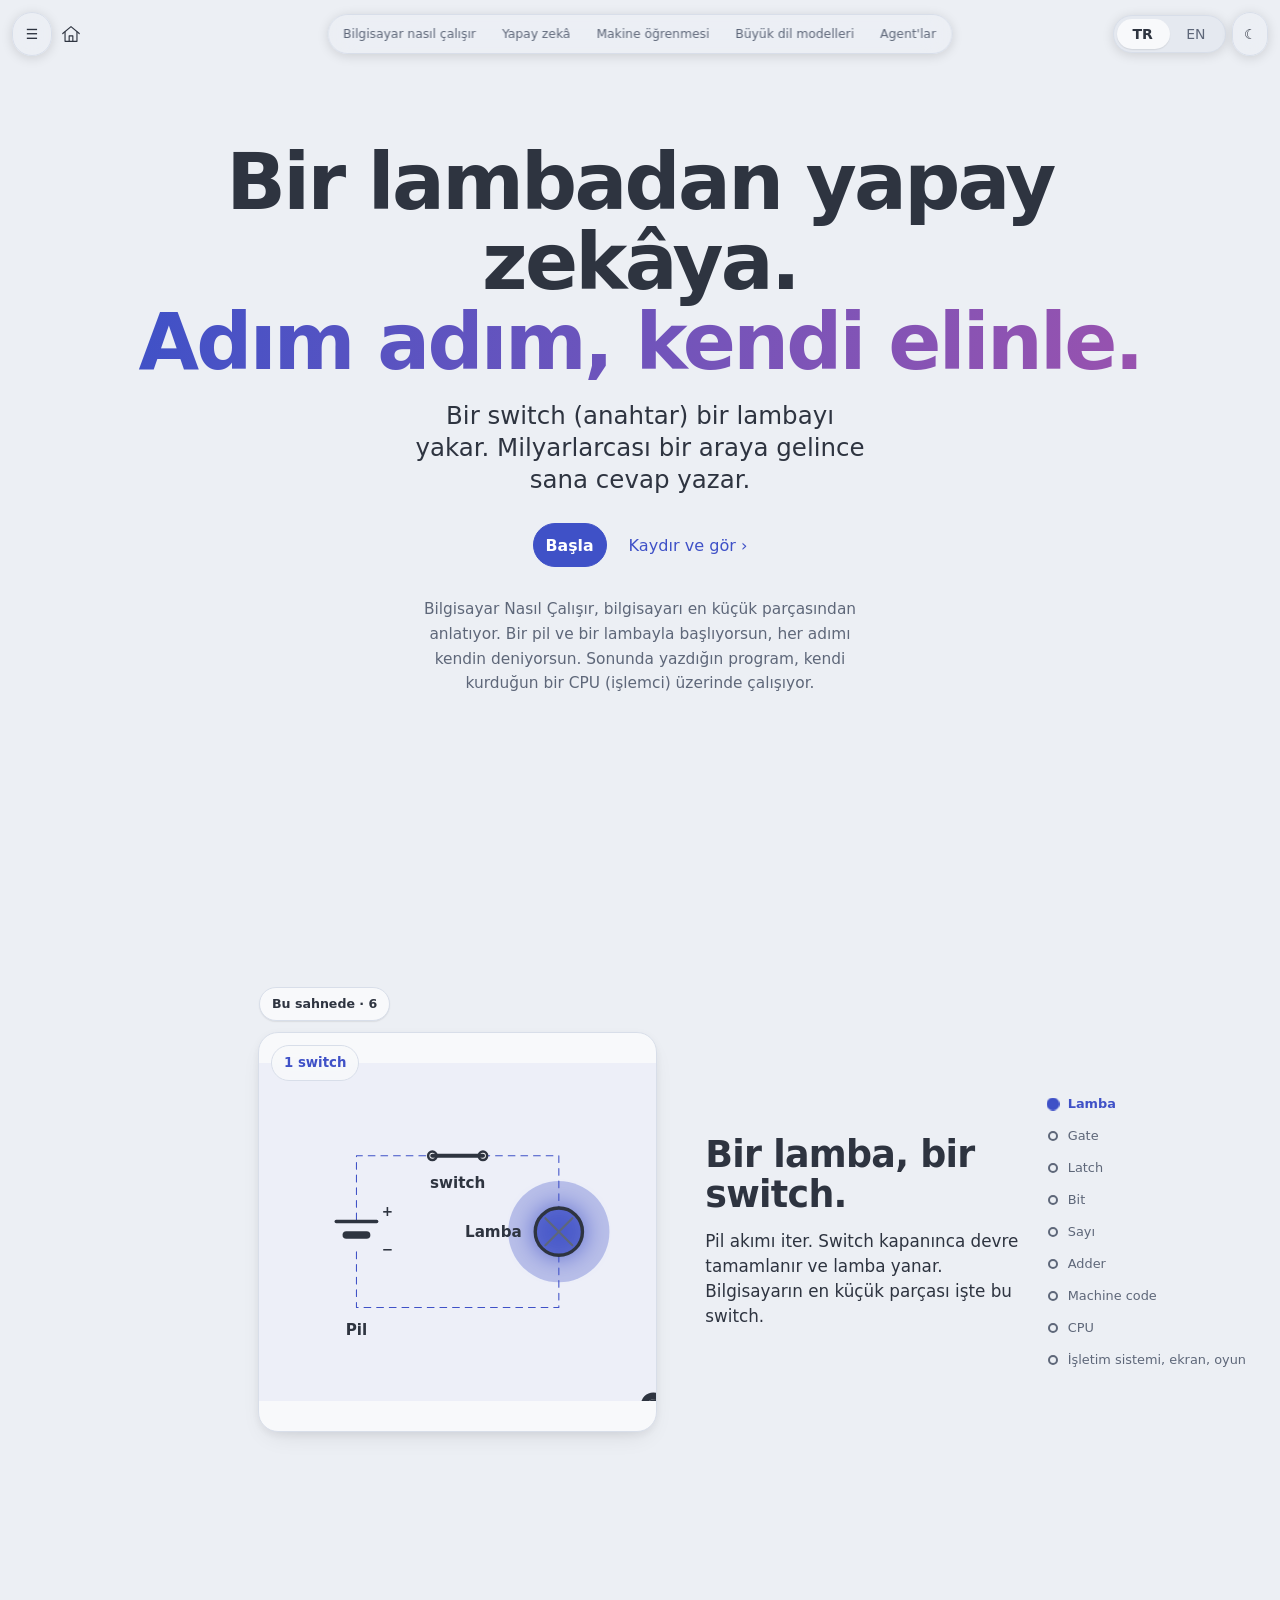
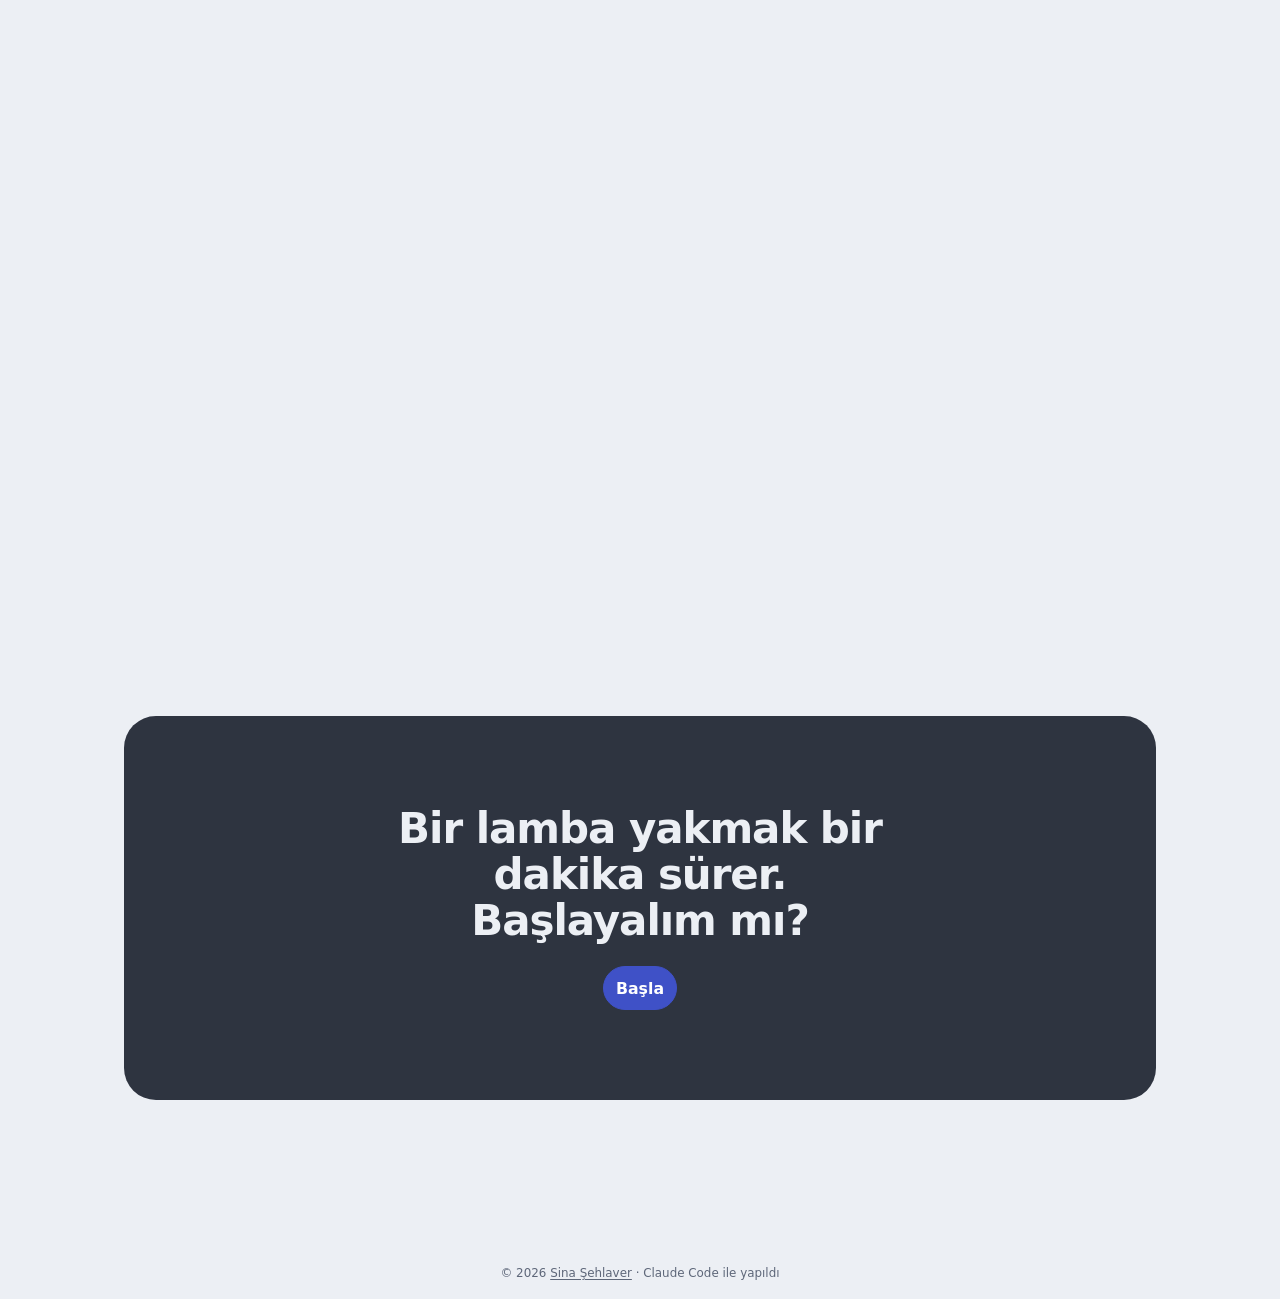
==== commit e040427a: "Publish: voltaj" ====
--- a/apps/how-computers-work/index.html
+++ b/apps/how-computers-work/index.html
@@ -11,8 +11,8 @@
     <meta name="color-scheme" content="light dark" />
     <title>How Computers Work</title>
     <link rel="icon" href="data:image/svg+xml,%3Csvg xmlns='http://www.w3.org/2000/svg' viewBox='0 0 32 32'%3E%3Crect width='32' height='32' rx='7' fill='%234f46e5'/%3E%3Cpath d='M18 4 8 18h7l-1 10 10-14h-7z' fill='%23fff'/%3E%3C/svg%3E" />
-    <script type="module" crossorigin src="./assets/index-DcDLzKAF.js"></script>
-    <link rel="stylesheet" crossorigin href="./assets/index-CuaVqF6O.css">
+    <script type="module" crossorigin src="./assets/index-DY8LUwKH.js"></script>
+    <link rel="stylesheet" crossorigin href="./assets/index-BObffkAF.css">
   </head>
   <body>
     <div id="root"></div>
--- a/apps/how-computers-work/assets/index-BObffkAF.css
+++ b/apps/how-computers-work/assets/index-BObffkAF.css
@@ -0,0 +1 @@
+.cd{width:100%;height:auto;display:block;font:600 12px/1 var(--font-text, system-ui);-webkit-user-select:none;user-select:none}.cd .w,.cd .f{fill:none;stroke-linecap:round;stroke-linejoin:round;transition:stroke var(--t-hover, .22s)}.cd .f{opacity:0;transition:opacity var(--t-hover, .22s);animation:cd-flow .8s linear infinite}.cd .on .f{opacity:1}@keyframes cd-flow{to{stroke-dashoffset:-18}}.cd .sw{cursor:pointer;outline:none}.cd .sw.auto{cursor:default;pointer-events:none}.cd .sw .hit{fill:transparent;transition:fill var(--t-hover, .22s)}.cd .sw:hover .hit{fill:color-mix(in srgb,var(--cd-high) 14%,transparent)}.cd .sw:focus-visible .hit{stroke:var(--cd-high);stroke-width:2}.cd .lever{transition:transform var(--t-hover, .22s) cubic-bezier(.25,.8,.25,1)}.cd .sw:not(.closed) .lever{transform:rotate(-30deg)}.cd .glow{opacity:0;transition:opacity var(--t-hover, .22s)}.cd .on .glow{opacity:1}.cd text{text-anchor:middle;dominant-baseline:central;fill:currentColor}.cd .tappable{cursor:pointer;outline:none}.cd .tappable:focus-visible .tap-ring,.cd .tappable.sel .tap-ring{stroke:var(--cd-high);stroke-width:2}.cd .tap-ring{fill:transparent;stroke:transparent}.cd .tappable:hover .tap-ring{fill:color-mix(in srgb,var(--cd-high) 12%,transparent)}.cd .live .w{stroke:var(--cd-high)}.cd .b-glow{fill:#fcd34d;filter:blur(7px);transition:opacity var(--t-fast, .16s)}.cd .b-glass{fill:color-mix(in srgb,var(--cd-off) 14%,transparent);stroke:var(--cd-off);stroke-width:1.6}.cd .b-light{fill:#fde047;stroke:#d97706;stroke-width:1.6;transition:opacity var(--t-fast, .16s)}.cd .b-fil{fill:none;stroke:var(--cd-off);stroke-width:1.3;stroke-linejoin:round}.cd .lit .b-fil{stroke:#b45309}.cd .b-base{fill:#9aa3b0;stroke:#5b6472;stroke-width:1}.cd .b-thread{fill:none;stroke:#5b6472;stroke-width:1}.cd .b-tip{fill:#5b6472}.cd .dg rect{fill:color-mix(in srgb,var(--cd-off) 12%,transparent);stroke:var(--cd-off);stroke-width:1.2;transition:fill var(--t-hover, .22s),stroke var(--t-hover, .22s)}.cd .dg.on rect{fill:color-mix(in srgb,var(--cd-high) 30%,transparent);stroke:var(--cd-high)}.cd .dg text{font-weight:700;font-variant-numeric:tabular-nums}.cd .num{font-weight:700;font-variant-numeric:tabular-nums}.cd .place{font-weight:600;font-variant-numeric:tabular-nums}.cd .leg{fill:none;stroke:var(--cd-off);stroke-width:2.5;transition:stroke var(--t-hover, .22s)}.cd .on .leg{stroke:var(--cd-high)}.cx-in,.cx-box{transition:opacity var(--t-slow, .42s) cubic-bezier(.25,.8,.25,1),transform var(--t-slow, .42s) cubic-bezier(.25,.8,.25,1)}.cx-box{opacity:0;transform:scale(1.5);pointer-events:none}.cx.collapsed .cx-in{opacity:0;transform:scale(.35);pointer-events:none}.cx.collapsed .cx-box{opacity:1;transform:none}.cd{--cd-high: var(--accent);--cd-off: var(--muted);color:var(--text)}.cd .w{stroke:var(--cd-off);stroke-width:2}.cd .on .w{stroke:var(--cd-high)}.cd .f{stroke:var(--cd-high);stroke-width:4;stroke-dasharray:3 15}.cd .sym{fill:none;stroke:var(--cd-off);stroke-width:2;stroke-linecap:round;transition:stroke var(--t-hover, .22s)}.cd .on .sym,.cd .closed .sym{stroke:var(--cd-high)}.cd .glow{fill:color-mix(in srgb,var(--cd-high) 25%,transparent)}@media (prefers-reduced-motion: reduce){.cd .f{animation:none}.cd .w,.cd .f,.cd .lever,.cd .glow,.cd .b-glow,.cd .b-light,.cd .dg rect,.cx-in,.cx-box{transition:none}}.cd .sw:not(.auto) .hit,.cd .tappable .tap-ring{stroke:color-mix(in srgb,var(--cd-high) 40%,transparent);stroke-width:1;stroke-dasharray:3 3}.cd .sw:not(.auto):hover .hit,.cd .tappable:hover .tap-ring{stroke-opacity:1;stroke-dasharray:none}.cd .tappable:focus-visible .tap-ring,.cd .sw:focus-visible .hit{stroke-dasharray:none}.cd text,.cd .b-glass,.cd .b-light{cursor:default}.guide-slot{position:sticky;bottom:14px;height:0;z-index:30;pointer-events:none}.guide{position:fixed;z-index:15;bottom:14px;width:min(380px,calc(100% - 16px));pointer-events:auto;background:var(--bg-elev, var(--bg));color:var(--text);border:1px solid var(--accent);border-radius:12px;padding:10px 12px;box-shadow:0 6px 24px #00000047;font-size:.9rem;line-height:1.4;display:grid;gap:8px}.guide p{margin:0}.guide .gd-row{display:flex;gap:8px;align-items:center;justify-content:space-between}.guide .gd-count{color:var(--muted);font-size:.8rem}.guide .gd-btns{display:flex;gap:6px}.guide .btn{padding:2px 10px}.guide-again{position:absolute;right:8px;bottom:0;pointer-events:auto;padding:2px 10px}.guide-ring{position:fixed;z-index:2147483000;pointer-events:none;box-sizing:content-box;margin:-4px 0 0 -4px;padding:2px;border:2px solid var(--accent);border-radius:8px;animation:guide-pulse 1.4s ease-in-out infinite}@keyframes guide-pulse{0%,to{filter:drop-shadow(0 0 0 transparent)}50%{filter:drop-shadow(0 0 7px var(--accent))}}@media (prefers-reduced-motion: reduce){.guide-ring{animation:none;filter:drop-shadow(0 0 4px var(--accent))}}.guide-slot:has(>.guide-again){position:static;height:auto;pointer-events:auto;display:flex;justify-content:flex-end;margin-top:6px}.guide-slot>.guide-again{position:static}.guide-right{right:14px}.guide-left{left:14px}@media (max-width: 860px){.guide{width:min(380px,calc(100% - 28px))}}.guide{width:min(460px,calc(100% - 16px))}.guide .gd-bar{display:flex;align-items:center;justify-content:space-between;gap:6px;cursor:grab;touch-action:none;-webkit-user-select:none;user-select:none}.guide .gd-bar:active{cursor:grabbing}.guide .gd-grip{color:var(--muted);padding:0 6px;border-radius:6px;line-height:1.4}.guide .gd-grip:focus-visible{outline:2px solid var(--accent)}.guide .gd-tools{display:flex;gap:4px}.guide .gd-tools .btn{font-size:.8rem}.guide{max-height:calc(100vh - 28px);max-height:calc(100dvh - 28px);box-sizing:border-box;grid-template-rows:auto minmax(0,1fr) auto;cursor:grab;touch-action:none}.guide>p{cursor:auto;touch-action:pan-y;min-height:0;overflow-y:auto;overscroll-behavior:contain}.guide:active{cursor:grabbing}.guide .gd-row{flex-wrap:wrap;-webkit-user-select:none;user-select:none}.guide{position:fixed}.guide .gd-tools{justify-self:end;display:flex;flex-wrap:nowrap;align-items:center;gap:2px;margin:-4px -6px -2px 0;-webkit-user-select:none;user-select:none}.guide .gd-tools .btn{padding:0 7px;min-height:28px;min-width:28px;line-height:1}.guide .gd-x{font-size:1rem}.guide>p{overflow-wrap:anywhere}.guide .gd-row{justify-content:space-between}@keyframes gd-blink{0%,to{box-shadow:0 6px 24px #00000047}30%{box-shadow:0 0 0 4px var(--accent),0 0 22px var(--accent);transform:scale(1.03)}}.guide.gd-blink{animation:gd-blink .7s ease-out 2}@keyframes next-nudge{0%,to{box-shadow:0 0 0 0 var(--accent)}50%{box-shadow:0 0 0 8px transparent,0 0 18px var(--accent)}}.next-nudge{outline:2px solid var(--accent);outline-offset:3px;animation:next-nudge 1.1s ease-in-out infinite}@media (prefers-reduced-motion: reduce){.guide.gd-blink,.next-nudge{animation:none}}.guide{background:color-mix(in srgb,var(--accent) 22%,var(--bg-elev, var(--bg)));border-width:2px;box-shadow:0 8px 28px #00000061}.guide,.guide-ring{--gd-bg: #fde7ef;--gd-line: #c43d73;--gd-ink: #3d1022;--gd-muted: #7a2e4c;--gd-btn: #fef3f7;--gd-glow: rgba(196, 61, 115, .55)}[data-theme=dark] .guide,[data-theme=dark] .guide-ring{--gd-bg: #3a1828;--gd-line: #e58aaa;--gd-ink: #fbe6ee;--gd-muted: #e7b3c6;--gd-btn: #4f2339;--gd-glow: rgba(229, 138, 170, .55)}.guide{background:var(--gd-bg);color:var(--gd-ink);border-color:var(--gd-line)}.guide .gd-count,.guide .gd-grip{color:var(--gd-muted)}.guide .btn{background:var(--gd-btn);color:var(--gd-ink);border-color:var(--gd-line)}.guide .btn:hover:not(:disabled){background:var(--gd-bg);border-color:var(--gd-ink)}.guide-ring{border-color:var(--gd-line)}@keyframes gd-blink{0%,to{box-shadow:0 8px 28px #00000061}30%{box-shadow:0 0 0 4px var(--gd-line),0 0 22px var(--gd-glow);transform:scale(1.03)}}@media (prefers-reduced-motion: reduce){.guide-ring{filter:drop-shadow(0 0 4px var(--gd-line))}}.guide .gd-hint{margin:6px 0 0;font-size:.72rem;color:var(--muted, inherit);opacity:.75}.guide .gd-hint kbd{font:inherit;font-size:.7rem;padding:0 5px;border:1px solid currentColor;border-radius:4px;opacity:.8}@media (hover: none){.guide .gd-hint{display:none}}.rf-marks{font-size:.7em;line-height:0;margin-left:.15em;white-space:nowrap}.rf-mark{color:var(--muted);text-decoration:none;opacity:.75;padding:0 .15em}.rf-mark:hover,.rf-mark:focus-visible{opacity:1;color:var(--accent, inherit)}.rf-fold{margin-top:10px;font-size:.85rem;color:var(--muted)}.rf-fold .section-title{font-size:.85rem;font-weight:500;color:var(--muted)}.rf-fold .section-head{border:0}.rf-list{margin:4px 0 0;padding-left:1.1em}.rf-list li{margin:3px 0}.rf-link{color:inherit;text-decoration:underline;text-underline-offset:2px}@media (pointer: coarse){.rf-mark{display:inline-block;min-width:24px;min-height:24px;line-height:24px;text-align:center}.rf-link{display:inline-block;min-height:24px;line-height:24px}}.chapter-tail{display:contents}.chapter.fit{--nav-h: 61px;height:calc(100vh - var(--nav-h));box-sizing:border-box;display:flex;flex-direction:column;padding-block:12px 10px;font-size:1rem;line-height:1.45;overflow:hidden}.chapter.fit .chapter-head{display:flex;align-items:baseline;flex-wrap:wrap;gap:4px 14px;max-width:none;margin:0 0 4px}.chapter.fit .chapter-head h1{font-size:1.5rem;margin:0}.chapter.fit .chapter-head .legend{margin:0;font-size:.8rem}.chapter.fit>.beat{flex:1 1 0;min-height:0;padding-block:4px;grid-template-rows:auto minmax(0,1fr)}.chapter.fit .beat .prose{font-size:.9rem}.chapter.fit .stagebox{position:static;min-height:0;padding:10px;gap:8px}.chapter.fit .own{flex:1;min-height:0;display:flex;flex-direction:column}.chapter.fit .own-grid{flex:1;height:auto;min-height:0}.chapter.fit .fit-foot{flex:none;display:flex;align-items:center;gap:12px;margin-top:6px}.chapter.fit .fit-foot .payoff{flex:1;margin:0;padding:0;border:0;font-size:1rem;text-align:left;line-height:1.3}.chapter.fit .skip-info{position:relative;margin-left:auto}.chapter.fit .skip-pop{position:absolute;top:100%;right:0;width:min(60ch,80vw);margin-top:6px;padding:10px 14px;font-size:.9rem;background:var(--surface);border:1px solid var(--line);border-radius:10px;box-shadow:var(--shadow-md, var(--shadow-sm));z-index:20}.chapter.fit .skip-pop p{margin:4px 0 0}.chapter.fit .fit-foot .pager{flex:none;flex-wrap:nowrap;gap:8px}.shell:has(>.chapter.fit){min-height:0}.own8-h{margin:20px 0 8px;font-size:1rem}.own .code{resize:none;height:12.5rem;overflow:auto;width:100%;font-family:ui-monospace,SF Mono,Menlo,monospace;font-size:.9rem}.rgb8{display:grid;grid-template-columns:110px minmax(0,1fr);gap:16px;align-items:center}.rgb8-sw{width:110px;height:110px;border-radius:14px}.rgb8-row{display:grid;grid-template-columns:1.2rem minmax(0,1fr) 2.6rem;gap:10px;align-items:center;margin:6px 0}.rgb8-v{text-align:right}@media (max-width: 640px){.rgb8{grid-template-columns:1fr}}.rgb8{grid-template-columns:auto minmax(0,1fr)}.rgb8-zoom{grid-column:1 / -1;margin:0}.rgb8-img{display:grid;grid-template-columns:repeat(4,1fr);transition:width var(--t-slow, .4s),gap var(--t-slow, .4s)}.rgb8-img.z0{width:64px;gap:0}.rgb8-img.z1{width:160px;gap:4px}.rgb8-img.z2{width:260px;gap:4px}.rgb8-cell{aspect-ratio:1;border:0;padding:0;cursor:pointer;color:#fff;text-shadow:0 0 3px #000;font-size:.62rem;line-height:1.15;white-space:pre;transition:border-radius var(--t-slow, .4s)}.rgb8-img.z0 .rgb8-cell{cursor:default}.rgb8-img:not(.z0) .rgb8-cell{border-radius:6px}.rgb8-cell.sel{outline:2px solid var(--accent, #fff);outline-offset:1px}.rgb8-mem{font-size:.8rem;margin:6px 0}@media (max-width: 640px){.rgb8{grid-template-columns:1fr}.rgb8-img.z2{width:100%}}.io-strip{margin:8px 0}.io-cells{display:grid;grid-template-columns:repeat(5,minmax(0,1fr));gap:4px;margin-top:4px}.io-cells16{grid-template-columns:repeat(8,minmax(0,1fr))}.io-cell{font-family:ui-monospace,SF Mono,Menlo,monospace;font-size:.8rem;padding:6px 4px}.io-dev{border-color:var(--accent, currentColor)}.io-cell[aria-pressed=true],.io-bit[aria-checked=true]{background:var(--accent, currentColor);color:var(--on-accent, #fff)}.io-pick{display:grid;grid-template-columns:repeat(8,minmax(0,1fr));gap:4px;margin:8px 0}.io-input .twocol,.io-input{position:relative}.io-ln{display:block;padding:0 4px;border-radius:4px}.io-ln.on{background:var(--accent, currentColor);color:var(--on-accent, #fff)}.io-fx{margin:8px 0 0;padding-left:1.4em;min-height:4.2em}.io-fx li{margin:2px 0}.io-input .btn:disabled{opacity:.5;cursor:progress}.io-fig{width:min(100%,260px);margin:0 auto}.io-cols{display:grid;grid-template-columns:repeat(8,1fr);text-align:center;font-size:1rem;color:var(--accent);height:1.4em}.io-gridwrap{position:relative}.io-gridwrap .screen{width:100%}.io-row{position:absolute;left:0;right:0;top:66.6%;height:12.2%;border:2px dashed var(--accent);border-radius:6px;pointer-events:none;transition:background var(--t-slow, .42s)}.io-row.seen{background:color-mix(in srgb,var(--accent) 22%,transparent);border-style:solid}.io-ask{position:absolute;right:4px;top:66.6%;height:12.2%;display:flex;align-items:center;font-size:.72rem;font-weight:600;padding:0 6px;border-radius:999px;background:var(--accent);color:var(--on-accent, #fff);pointer-events:none;animation:io-ask .56s var(--ease, ease-out) both}@keyframes io-ask{0%{opacity:1}to{opacity:.15}}.io-byte{text-align:center;margin:6px 0 0}.io-legend{margin:8px 0 0;padding-left:1.2em}.io-seenline{color:var(--accent);font-weight:600}.io-watch{margin:8px 0 0;padding:6px 10px;border-left:3px solid var(--accent);background:color-mix(in srgb,var(--accent) 10%,transparent)}@media (prefers-reduced-motion: reduce){.io-ask{animation:none}.io-row{transition:none}}.io-pick.io-rows{grid-template-columns:repeat(auto-fit,minmax(max(3.6rem,5ch),1fr))}.io-rows .io-cell{white-space:nowrap;font-variant-numeric:tabular-nums;padding:6px 8px;min-width:0}.walk9{display:grid;grid-template-columns:minmax(0,1fr) minmax(0,1fr);gap:14px;align-items:start}.walk9>div{min-width:0}.wlist{max-height:560px;overflow:auto;border:1px solid var(--line);border-radius:10px;font-size:.78rem;line-height:1.5;position:relative}.wsec{position:sticky;top:0;z-index:1;background:var(--bg);padding:3px 8px;font-weight:600;font-size:.78rem;color:var(--accent);border-block:1px solid var(--line)}.wl{display:flex;gap:8px;padding:0 8px;white-space:pre;border-left:3px solid transparent}.wl .ad{color:var(--muted);min-width:2.2em}.wl.cur{background:color-mix(in srgb,var(--accent) 28%,transparent);border-left-color:var(--accent)}.wl.nxt{outline:1px dashed var(--accent);outline-offset:-1px}.wl .cm{color:var(--muted)}.wcap{border:1px solid var(--line);border-radius:10px;padding:8px 12px;margin-block:10px;height:11.5rem;overflow-y:auto;overflow-wrap:anywhere;box-sizing:border-box}.wcap ul{margin:6px 0 0;padding-left:18px}.wcap .none9{color:var(--muted)}.walk9 .screen{width:min(100%,200px)}.screen .px.chg{stroke:var(--accent);stroke-width:3}.still9{opacity:.4}@media (max-width: 760px){.walk9{grid-template-columns:minmax(0,1fr)}}.stage9 .wlist{max-height:420px}.wl.new9{border-left-color:var(--good, #4a9);background:color-mix(in srgb,var(--good, #4a9) 12%,transparent)}.wl.new9.cur{background:color-mix(in srgb,var(--accent) 28%,transparent);border-left-color:var(--accent)}.newkey9{display:inline-block;width:10px;height:10px;border-radius:2px;vertical-align:-1px;background:color-mix(in srgb,var(--good, #4a9) 40%,transparent);border-left:3px solid var(--good, #4a9)}.mgroup{margin-block:10px;padding:6px 0 2px 10px;border-left:4px solid var(--line)}.mgroup h5{margin:0;font-size:.85rem;display:flex;gap:10px;flex-wrap:wrap;align-items:baseline}.mnote{margin:2px 0 6px;color:var(--muted);font-size:.78rem}.g-code{border-left-color:var(--muted)}.g-tables{border-left-color:#b8892b}.g-vars{border-left-color:var(--accent)}.g-dev{border-left-color:#8a63d2}.g-screen{border-left-color:var(--good, #4a9)}.mrow{display:flex;gap:12px;align-items:flex-end;margin-block:3px}.maddr{color:var(--muted);font-size:.72rem;min-width:3.2em;padding-bottom:3px}.mcells{display:grid;grid-template-columns:repeat(8,3.2em);gap:3px;font-size:.8rem}.mcells .mcell:nth-child(4){margin-right:10px}.mcell{display:inline-flex;flex-direction:column;align-items:center;border:1px solid var(--line);border-radius:4px;padding:0 2px 1px;min-width:0}.mcell i{font-style:normal;font-size:.6rem;color:var(--accent);height:1em;line-height:1em;white-space:nowrap;overflow:hidden;max-width:100%}.mcell b{font-weight:600;letter-spacing:.06em}.mcell .bits{text-decoration:none;font-size:.6rem;letter-spacing:1px;color:var(--muted)}.mcell.z b{color:var(--muted);font-weight:400}.mcell.r{outline:2px solid var(--accent);outline-offset:-1px}.mcell.w{background:color-mix(in srgb,var(--accent) 35%,transparent);outline:2px solid var(--accent);outline-offset:-1px}.mlegend{display:flex;flex-wrap:wrap;gap:8px;align-items:center}.mlegend .mcell{display:inline-flex;flex-direction:row;padding:0 6px}.focus9 .mcell:not(.w):not(.r){opacity:.45}@media (max-width: 760px){.mcells{grid-template-columns:repeat(8,2.6em);font-size:.72rem}}.c10-ring{cursor:pointer;outline:none}.c10-ring circle{fill:color-mix(in srgb,var(--accent) 6%,var(--bg, transparent));stroke:var(--muted);stroke-width:1.5;transition:fill var(--t-hover, .22s),stroke var(--t-hover, .22s)}.c10-ring text{fill:var(--text);font-size:13px;font-weight:700;pointer-events:none}.c10-ring:hover circle{stroke:var(--accent)}.c10-ring.sel circle{fill:color-mix(in srgb,var(--accent) 22%,var(--bg, transparent));stroke:var(--accent);stroke-width:3}.c10-ring:focus-visible circle{stroke:var(--accent);stroke-width:3;stroke-dasharray:6 4}.c10-ring text{paint-order:stroke;stroke:var(--bg, #fff);stroke-width:5px;stroke-linejoin:round}.hm-zsvg .z-halo{paint-order:stroke;stroke:var(--bg, #fff);stroke-width:5px;stroke-linejoin:round}.c10-demo{display:grid;gap:.6rem;justify-items:start;margin-top:.8rem}.c10-demo .readout{min-height:3.2em}.c10-demo svg{max-width:420px}.c10-demo .d-light{fill:color-mix(in srgb,var(--accent) 6%,var(--bg, transparent))}.c10-demo .d-dark{fill:color-mix(in srgb,var(--accent) 22%,var(--bg, transparent))}.c10-demo .d-piece{fill:var(--muted);stroke:var(--text);stroke-width:1}.c10-demo .d-piece.me{fill:var(--text)}.c10-demo .d-piece.hot{stroke:var(--accent);stroke-width:2.5}.c10-demo .d-edge{stroke:var(--muted);stroke-width:1.5;fill:none;transition:stroke var(--t-hover, .22s)}.c10-demo .d-edge.pick{stroke:var(--accent);stroke-width:3}.c10-demo .d-node{fill:var(--bg, transparent);stroke:var(--muted);stroke-width:1.5;transition:fill .22s,stroke .22s}.c10-demo .d-node.win{fill:color-mix(in srgb,var(--accent) 22%,var(--bg, transparent));stroke:var(--accent);stroke-width:2.5}.c10-demo .d-t{fill:var(--text);font-size:12px;font-weight:700}.c10-demo .d-sm{font-size:10.5px;font-weight:600;fill:var(--muted)}.c10-demo .d-t.good{fill:var(--accent)}.c10-demo .d-show{opacity:0;transition:opacity .26s}.c10-demo .d-show.on{opacity:1}.c10-demo .d-fade{transition:opacity .26s}.c10-demo .d-track{fill:color-mix(in srgb,var(--muted) 18%,var(--bg, transparent))}.c10-demo .d-bar{fill:var(--muted);transform-box:fill-box;transform-origin:bottom;transition:transform .5s}.c10-demo .d-bar.h{transform-origin:left}.c10-demo .d-bar.good{fill:var(--accent)}.c10-demo .d-pix{fill:var(--text)}.c10-demo .d-map{fill:var(--accent)}.c10-demo .d-map2{fill:var(--good, var(--accent))}.c10-demo .d-arrow{stroke:var(--muted);stroke-width:2;fill:none;transition:opacity .26s}.c10-demo .d-mask{fill:color-mix(in srgb,var(--muted) 20%,var(--bg, transparent));stroke:var(--muted);stroke-dasharray:4 3;transition:fill .22s}.c10-demo .d-mask.open{stroke:var(--accent);stroke-dasharray:none;fill:color-mix(in srgb,var(--accent) 18%,var(--bg, transparent))}@media (prefers-reduced-motion: reduce){.c10-demo *{transition:none!important}}.z-body,.z-box,.z-chip,.z-scr{fill:color-mix(in srgb,var(--accent) 6%,var(--surface));stroke:var(--text);stroke-width:4}.z-w{stroke-dasharray:8 7;transition:stroke var(--t-slow, .42s)}.z-plate{stroke:var(--text);stroke-width:4}.z-short{stroke-width:9}.z-pin{fill:var(--surface);stroke:var(--text);stroke-width:3}.z-lev{stroke:var(--text);stroke-width:5;transform-box:fill-box;transform-origin:0% 50%;transform:rotate(-32deg);transition:transform .6s cubic-bezier(.25,.8,.25,1)}.z-lamp{fill:transparent;stroke:var(--text);stroke-width:4;transition:fill var(--t-slow, .42s),filter var(--t-slow, .42s)}.z-fil{stroke-width:2.5}.z-glow{fill:color-mix(in srgb,var(--accent) 30%,transparent);stroke:none;opacity:0;transition:opacity var(--t-slow, .42s)}.z-coil{stroke-width:4}.z-lit .z-live{stroke:var(--accent)}.z-lit .z-lev{transform:none}.z-lit .z-lamp{fill:color-mix(in srgb,var(--accent) 70%,transparent);filter:drop-shadow(0 0 14px var(--accent))}.z-lit .z-glow{opacity:1}.z-gate{stroke:var(--text);stroke-width:3;fill:var(--surface)}.z-cell{fill:var(--surface-2);stroke:var(--line);stroke-width:2}.z-off .z-cell{fill:var(--surface-2);stroke:var(--line)}.z-on .z-cell{fill:color-mix(in srgb,var(--accent) 22%,var(--surface));stroke:var(--accent)}.z-on .z-w,.z-on .z-gate{stroke:var(--accent)}.hm-zsvg text.z-dig{fill:var(--muted);stroke:none;font:700 26px ui-monospace,SFMono-Regular,Menlo,monospace}.hm-zsvg text.z-dsm{font-size:22px}.hm-zsvg .z-on .z-dig{fill:var(--accent)}.hm-zsvg text.z-wt{fill:var(--muted);stroke:none;font-size:12px}.z-bit{fill:transparent;stroke:var(--accent);stroke-width:1.5}.z-bit.z-set{fill:color-mix(in srgb,var(--accent) 55%,transparent)}.z-px{fill:var(--surface-2);stroke:none}.z-pxon{fill:var(--accent)}.hm-zoom[data-run] .z-lit .z-live{animation:hm-flow2 .8s linear infinite}.hm-zoom[data-run] .z-bit.z-run{animation:hm-bit 1.6s steps(1) infinite;animation-delay:calc(var(--i) * -.4s)}@keyframes hm-flow2{to{stroke-dashoffset:-15}}@keyframes hm-bit{0%{fill:currentColor}50%{fill:transparent}}.hm-zsvg text.z-v{font:700 19px ui-monospace,SFMono-Regular,Menlo,monospace;fill:var(--muted)}.hm-zsvg text.z-v.z-acc{fill:var(--accent)}.z-cur .z-cell{stroke:var(--accent);stroke-dasharray:4 3}.z-carry{stroke:var(--accent);stroke-width:2.5;fill:none}.hm-zsvg text.z-code{fill:var(--text);stroke:none;font:600 14px ui-monospace,SFMono-Regular,Menlo,monospace}.hm-zsvg text.z-code.z-acc{fill:var(--accent)}.hm-zsvg text.z-dxs{font-size:16px}.z-lev,.z-lamp,.z-glow,.z-cell{transition-duration:var(--t-pop, .32s)}.hm-zoom[data-rm] .z-lev,.hm-zoom[data-rm] .z-lamp,.hm-zoom[data-rm] .z-glow{transition:none}.hm-zsvg text.z-v.z-vb{font-size:30px}.hm-zsvg .z-latchw .z-w{stroke-width:5;stroke-linecap:round;stroke-dasharray:12 9;stroke:var(--muted);opacity:.3}.hm-zsvg .z-latchw.z-lit .z-w{stroke:var(--accent);opacity:1;filter:drop-shadow(0 0 3px var(--accent))}.hm-zoom[data-run] .z-latchw.z-lit .z-live{animation:hm-flow-l .7s linear infinite}@keyframes hm-flow-l{to{stroke-dashoffset:-21}}.hm-zsvg .z-ai .d-light{fill:color-mix(in srgb,var(--accent) 6%,var(--bg))}.hm-zsvg .z-ai .d-dark{fill:color-mix(in srgb,var(--accent) 22%,var(--bg))}.hm-zsvg .z-ai .d-piece{fill:var(--muted);stroke:var(--text);stroke-width:1}.hm-zsvg .z-ai .d-piece.me{fill:var(--text)}.hm-zsvg .z-ai .d-piece.hot{stroke:var(--accent);stroke-width:2.5;filter:drop-shadow(0 0 4px var(--accent))}.hm-zsvg .z-ai .d-edge{stroke:var(--muted);stroke-width:1.5;fill:none;transition:stroke .3s,stroke-width .3s}.hm-zsvg .z-ai .d-edge.pick{stroke:var(--accent);stroke-width:3}.hm-zsvg .z-ai .d-node{fill:var(--surface);stroke:var(--muted);stroke-width:1.5;transition:fill .3s,stroke .3s}.hm-zsvg .z-ai .d-node.win{fill:color-mix(in srgb,var(--accent) 22%,var(--surface));stroke:var(--accent);stroke-width:2.5}.hm-zsvg .z-ai .d-t{fill:var(--text);stroke:none;font-size:12px;font-weight:700}.hm-zsvg .z-ai .d-sm{font-size:10.5px;font-weight:600;fill:var(--muted)}.hm-zsvg .z-ai .d-t.good{fill:var(--accent)}.hm-zsvg .z-ai .d-show{opacity:0;transition:opacity .4s}.hm-zsvg .z-ai .d-show.on{opacity:1}.hm-zsvg .z-ai .d-fade{transition:opacity .4s}.hm-zsvg .z-ai .d-track{fill:color-mix(in srgb,var(--muted) 18%,var(--bg))}.hm-zsvg .z-ai .d-bar{fill:var(--muted);transform-box:fill-box;transform-origin:bottom;transition:transform .8s var(--ease, cubic-bezier(.25,.8,.25,1))}.hm-zsvg .z-ai .d-bar.h{transform-origin:left}.hm-zsvg .z-ai .d-bar.good{fill:var(--accent)}.hm-zsvg .z-ai .d-pix{fill:var(--text)}.hm-zsvg .z-ai .d-map{fill:var(--accent)}.hm-zsvg .z-ai .d-map2{fill:var(--good, var(--accent))}.hm-zsvg .z-ai .d-arrow{stroke:var(--muted);stroke-width:2;fill:none}.hm-zsvg .z-ai .d-mask{fill:color-mix(in srgb,var(--muted) 20%,var(--bg));stroke:var(--muted);stroke-dasharray:4 3;transition:fill .3s}.hm-zsvg .z-ai .d-mask.open{stroke:var(--accent);stroke-dasharray:none;fill:color-mix(in srgb,var(--accent) 18%,var(--bg))}.hm-zsvg .z-ai .z-ring{transition:fill-opacity .4s}@media (prefers-reduced-motion: reduce){.hm-zsvg .z-ai *{transition:none!important}}.hm-zlist{list-style:none;margin:0;padding:0;display:grid;gap:10px;max-height:min(46vh,22rem);overflow-y:auto;overscroll-behavior:contain}.hm-zli{font-size:.98rem;line-height:1.45;color:var(--muted);padding-left:12px;border-left:2px solid var(--line, color-mix(in srgb, var(--muted) 30%, transparent))}.hm-zli.on{color:var(--text);border-left-color:var(--accent);animation:rise var(--t-pop, .32s) cubic-bezier(.25,.8,.25,1) backwards}@media (prefers-reduced-motion: reduce){.hm-zli.on{animation:none}}.hm-zsvg .z-ai .d-page{stroke-width:1.5}.hm-zsvg .z-ai .d-faded{opacity:.7}.hm-zsvg .z-ai .d-cut{stroke:var(--accent);stroke-width:1.5;stroke-dasharray:3 2.5;fill:none}.z-syn{stroke:var(--accent);stroke-width:1.5;stroke-dasharray:none}.z-neu{fill:var(--surface);stroke:var(--text);stroke-width:3}.z-neuon{fill:var(--accent);stroke:var(--accent);filter:drop-shadow(0 0 10px var(--accent))}.z-pxdim{fill:var(--muted);opacity:.35}.hm-zsvg text.z-num{fill:var(--muted);opacity:.55;font-size:14px;font-weight:500}.hm-zsvg text.z-numon{fill:var(--surface);font-size:14px;font-weight:700}.hm-zsvg .z-page{fill:var(--bg);stroke:var(--line, currentColor);stroke-opacity:.35;stroke-width:1.5}.hm-zsvg .z-ring{fill:var(--accent);fill-opacity:.08;stroke:var(--accent);stroke-width:2}.hm-zsvg .z-ringon{fill-opacity:.25}.hm-zcount:empty{display:none}.hm-zsvg .z-kwin{fill:none;stroke:var(--accent);stroke-width:2.5;filter:drop-shadow(0 0 6px var(--accent))}.hm-zsvg text.z-sum{font-variant-numeric:tabular-nums}.hm-zsvg .z-nx{transition:opacity .4s var(--ease, cubic-bezier(.25,.8,.25,1)),fill .3s,stroke-width .4s,width .4s}.hm-zsvg .z-bar{fill:var(--accent);stroke:none}.hm-zsvg text.z-num{font-size:12px}@media (prefers-reduced-motion: reduce){.hm-zsvg .z-nx{transition:none}}.hm-zsvg .z-ktag rect{fill:var(--accent);stroke:none}.hm-zsvg .z-ktag text{fill:var(--surface);font-size:11px;font-weight:700}.z-term{fill:color-mix(in srgb,var(--accent) 6%,var(--surface));stroke:var(--text);stroke-width:4}.z-chipw{fill:var(--surface-2);stroke:var(--line);stroke-width:2}.z-tok{fill:var(--surface);stroke:var(--accent);stroke-width:3}.z-bar{fill:var(--line);stroke:none}.z-on .z-bar{fill:var(--accent)}.z-cur{fill:var(--accent);stroke:none}.hm-zoom[data-run] .z-cur{animation:hm-blink 1.1s steps(1) infinite}@keyframes hm-blink{50%{opacity:0}}.hm-zsvg text.z-v{font-size:11px;font-family:ui-monospace,SFMono-Regular,Menlo,monospace;font-weight:500}.hm-zsvg text.z-code{font-size:11px;font-family:ui-monospace,SFMono-Regular,Menlo,monospace;font-weight:500}.hm-zsvg text.z-mut{fill:var(--muted)}.hm-zsvg text.z-del{fill:var(--bad, #c0392b)}.z-ln{fill:none;stroke:var(--accent);stroke-width:2.5}.z-cell{fill:var(--accent);stroke:none}.z-gen{stroke:var(--accent)}.z-bar.z-barhi{fill:var(--accent)}.z-add{fill:color-mix(in srgb,var(--accent) 14%,var(--surface));stroke:var(--accent)}.z-pc{stroke:var(--text)}.z-tick{fill:var(--accent);stroke:none}.z-okp{stroke:var(--surface);stroke-width:2.5;fill:none}.z-deep{min-height:0;padding:2px 16px;font-size:14px;width:100%;border-radius:999px;cursor:pointer}.wk-btn{position:absolute;top:-46px;left:0;z-index:3;padding:6px 12px;border-radius:999px;font:inherit;font-weight:600;font-size:.9rem;cursor:pointer;color:var(--text);background:var(--surface);border:1px solid var(--line);box-shadow:var(--shadow-sm)}.wk-btn:hover{border-color:var(--accent);color:var(--accent-ink)}.wk-panel{position:absolute;top:0;left:0;bottom:0;z-index:4;width:min(360px,90%);overflow-y:auto;overscroll-behavior:contain;background:var(--surface);color:var(--text);border-right:1px solid var(--line);box-shadow:var(--shadow-lg);border-radius:var(--r-lg, 14px) 0 0 var(--r-lg, 14px);animation:wk-rise .26s ease-out}.wk-head{position:sticky;top:0;z-index:1;display:flex;align-items:center;justify-content:space-between;gap:8px;padding:12px 12px 10px 16px;background:var(--surface);border-bottom:1px solid var(--line)}.wk-title{margin:0;font-size:1rem;font-weight:700}.wk-x{width:32px;height:32px;border-radius:999px;border:1px solid var(--line);background:var(--surface2);color:var(--text);cursor:pointer;font:inherit;line-height:1}.wk-x:hover{border-color:var(--accent)}.wk-list{list-style:none;margin:0;padding:6px 8px 14px}.wk-item{border-radius:var(--r, 10px)}.wk-item[data-open]{background:var(--surface2)}.wk-term{display:flex;align-items:center;gap:8px;width:100%;padding:9px 8px;text-align:left;font:inherit;font-weight:600;font-size:.95rem;color:var(--text);background:none;border:0;border-radius:var(--r, 10px);cursor:pointer}.wk-term:hover{color:var(--accent-ink)}.wk-chev{flex:none;display:inline-block;font-size:.75em;color:var(--muted);transition:transform .15s}.wk-item[data-open] .wk-chev{transform:rotate(90deg);color:var(--accent)}.wk-body{padding:0 12px 12px 26px;font-size:.9rem;line-height:1.5;color:var(--text)}.wk-body p{margin:0 0 .6em}.wk-body p:last-child{margin-bottom:0}@keyframes wk-rise{0%{opacity:0;transform:translateY(8px)}to{opacity:1;transform:none}}@media (prefers-reduced-motion: reduce){.wk-panel{animation:none}.wk-chev{transition:none}}@media (max-width: 860px){.wk-panel{width:100%;border-right:0;border-radius:var(--r-lg, 14px)}}@media (max-width: 860px){.wk-btn{top:auto;bottom:8px;left:8px}}.hm-zstage .hm-zframe{overflow:visible}.hm-zstage .hm-zframe>.hm-zsvg{border-radius:inherit;overflow:hidden}@media (min-width: 861px){.wk-panel[data-side]{bottom:auto;right:calc(100% + 14px);left:auto;border-right:1px solid var(--line);border-radius:var(--r-lg, 14px)}.wk-panel[data-side=below]{right:auto;left:0;top:calc(100% + 14px)}}.chapter.home{max-width:1080px}.nav-brand{all:unset;cursor:pointer;font-weight:700;font-size:1.1rem;padding:4px 8px;border-radius:var(--r, 8px)}.nav-brand:hover{background:color-mix(in srgb,var(--accent) 12%,transparent)}.nav-brand:focus-visible{outline:2px solid var(--accent);outline-offset:2px}.toc-home{margin-bottom:6px}.hm{display:grid;gap:0}.hm-hero{display:grid;justify-items:center;text-align:center;gap:18px;padding:clamp(40px,9vw,110px) 0 clamp(32px,6vw,64px)}.hm-hook{font-size:clamp(2.6rem,8vw,5.6rem);line-height:1.02;margin:0;letter-spacing:-.035em;font-weight:800}.hm-grad{background:linear-gradient(100deg,var(--accent),color-mix(in srgb,var(--accent) 40%,#e0509a) 55%,var(--accent));background-size:200% 100%;-webkit-background-clip:text;background-clip:text;color:transparent;animation:hm-shine 9s ease-in-out infinite alternate}.hm-sub{font-size:clamp(1.25rem,2.6vw,1.75rem);line-height:1.3;margin:0;max-width:30ch;font-weight:500}.hm-lead{color:var(--muted);font-size:1.1rem;margin:12px 0 0;max-width:46ch}.hm-cta{display:flex;flex-wrap:wrap;gap:14px 22px;margin-top:10px;align-items:center;justify-content:center}.hm-start{font-size:1.15rem;padding-inline:32px;min-height:52px;border-radius:999px}.hm-link{border-radius:999px;min-height:52px}.hm-link2{color:var(--accent);font-size:1.15rem;text-decoration:none;cursor:pointer}.hm-link2:hover{text-decoration:underline}.hm-hero>*{animation:rise .7s cubic-bezier(.25,.8,.25,1) backwards}.hm-hero>:nth-child(2){animation-delay:80ms}.hm-hero>:nth-child(3){animation-delay:.16s}.hm-hero>:nth-child(4){animation-delay:.24s}.hm-hero>:nth-child(5){animation-delay:.32s}.hm-final[data-rv]{opacity:0;transform:translateY(28px);transition:opacity .7s cubic-bezier(.25,.8,.25,1),transform .7s cubic-bezier(.25,.8,.25,1)}.hm-final[data-in]{opacity:1;transform:none}.hm-band{background:var(--text);color:var(--bg);border-radius:clamp(18px,3vw,32px);padding:clamp(40px,7vw,96px) clamp(20px,5vw,72px);margin:clamp(24px,5vw,56px) 0}.hm-final{display:grid;justify-items:center;text-align:center;gap:22px}.hm-final p{margin:0;font-size:clamp(1.8rem,4.5vw,3rem);font-weight:800;letter-spacing:-.025em;line-height:1.1;max-width:18ch}.hm-zoom{position:relative;height:calc((var(--zn) - 1) * 75vh + 100vh);height:calc((var(--zn) - 1) * 75svh + 100svh)}@media (min-width: 861px){.hm-zoom{--zw: min(100vw - 48px, 1440px);width:var(--zw);margin-inline:calc((100% - var(--zw)) / 2)}}.hm-zstage{position:sticky;top:0;height:100vh;height:100svh;display:grid;grid-template-columns:minmax(0,1.15fr) minmax(0,1fr);gap:clamp(20px,4vw,48px);align-items:center;padding:64px 0 20px;box-sizing:border-box}.hm-zcol{justify-self:end;width:calc(100% - 20px);display:flex;flex-direction:row;align-items:center;justify-content:flex-end;gap:clamp(16px,2.5vw,36px)}.hm-zframe{position:relative;flex:0 1 calc(100svh - 150px);min-width:0;aspect-ratio:1;border:1px solid var(--line);border-radius:var(--r-lg, 14px);background:var(--surface);box-shadow:var(--shadow-md, var(--shadow-sm));overflow:hidden}.hm-zsvg{display:block;width:100%;height:100%;box-sizing:border-box;padding-block:30px;color:var(--muted);stroke-width:4}.hm-zoom[data-rm] .hm-zsvg{animation:hm-zfade .32s cubic-bezier(.25,.8,.25,1) backwards}.hm-zcount{position:absolute;top:12px;left:12px;padding:6px 12px;border-radius:999px;font-weight:700;font-variant-numeric:tabular-nums;font-size:.95rem;background:color-mix(in srgb,var(--surface) 80%,transparent);border:1px solid var(--line);color:var(--accent);-webkit-backdrop-filter:blur(8px);backdrop-filter:blur(8px)}.hm-zside{display:grid;grid-template-columns:minmax(0,1fr) auto;gap:20px;align-items:center}.hm-zcap{display:grid;gap:14px;justify-items:start;animation:rise var(--t-pop, .32s) cubic-bezier(.25,.8,.25,1) backwards}.hm-zh{margin:0;font-size:clamp(1.7rem,3.4vw,2.6rem);line-height:1.1;letter-spacing:-.02em;font-weight:800}.hm-zp{margin:0;font-size:1.2rem;line-height:1.5;max-width:34ch}.hm-zhome{border-radius:999px;min-height:48px;padding-inline:22px}.hm-zdots{list-style:none;margin:0;padding:0;display:grid;gap:2px}.hm-zdot{all:unset;box-sizing:border-box;cursor:pointer;display:flex;align-items:center;gap:10px;min-height:30px;padding:2px 10px 2px 6px;border-radius:999px;color:var(--muted);font-size:.92rem;transition:background var(--t-fast, .16s),color var(--t-fast, .16s)}.hm-zdot:hover{background:color-mix(in srgb,var(--accent) 10%,transparent);color:var(--text)}.hm-zdot:active{transform:scale(.97)}.hm-zdot:focus-visible{outline:2px solid var(--accent);outline-offset:1px}.hm-zdotb{width:10px;height:10px;border-radius:50%;flex:none;border:2px solid currentColor;transition:transform var(--t-pop, .24s),background var(--t-pop, .24s)}.hm-zdot[aria-current]{color:var(--accent);font-weight:700}.hm-zdot[aria-current] .hm-zdotb{background:var(--accent);border-color:var(--accent);transform:scale(1.3)}.hm-zsvg .z-t{fill:var(--text);stroke:none;font-size:18px;font-weight:600;font-family:inherit}.hm-zsvg .z-s{font-size:16px}.hm-zsvg .z-xs{font-size:13px}.hm-zsvg .z-mid{font-size:24px;font-weight:800}.hm-zsvg .z-big{font-size:40px;font-weight:800;letter-spacing:-.02em}.hm-zsvg .z-acc,.hm-zsvg tspan.z-acc{fill:var(--accent)}.hm-zsvg .z-mono{font-family:ui-monospace,SFMono-Regular,Menlo,monospace;font-size:13px;font-weight:500}@keyframes hm-shine{to{background-position:100% 0}}@keyframes hm-zfade{0%{opacity:0}}@media (min-width: 861px) and (max-width: 1100px){.hm-zdotl{font-size:.85rem}}@media (max-width: 860px){.hm-zstage{grid-template-columns:minmax(0,1fr);grid-template-rows:auto 1fr;align-items:start;gap:14px;row-gap:34px;padding-top:60px}.hm-zcol{width:100%;max-width:50svh;justify-self:center;flex-direction:column;gap:6px}.hm-zframe{flex:none;width:100%}.hm-zscue{order:2;flex-basis:auto;text-align:center}.hm-zside{grid-template-columns:minmax(0,1fr);gap:10px;align-content:start}.hm-zh{font-size:1.5rem}.hm-zp{font-size:1.05rem}.hm-zdots{order:-1;display:flex;justify-content:center;gap:0;position:relative}.hm-zdots>li{flex:1 1 0;min-width:0;max-width:30px;display:flex;justify-content:center}.hm-zdot{position:relative;padding:0;width:100%;min-height:30px;justify-content:center}.hm-zdotl{position:absolute;bottom:calc(100% + 4px);left:50%;transform:translate(-50%);white-space:nowrap;padding:4px 10px;border-radius:8px;font-size:.85rem;background:var(--text);color:var(--bg);opacity:0;pointer-events:none;transition:opacity var(--t-fast, .16s);z-index:2}.hm-zdot:hover .hm-zdotl,.hm-zdot:focus-visible .hm-zdotl{opacity:1}.hm-zdots li:first-child .hm-zdotl{left:0;transform:none}.hm-zdots li:last-child .hm-zdotl{left:auto;right:0;transform:none}}@media (prefers-reduced-motion: reduce){.hm-grad,.hm-hero>*,.hm-zcap,.hm-zsvg *,.hm-final{animation:none!important;transition:none!important}.hm-final[data-rv]{opacity:1!important;transform:none!important}.hm-grad{background:none;color:var(--accent);-webkit-text-fill-color:currentColor}}.home-bar{position:fixed;top:12px;left:12px;right:12px;z-index:30;display:flex;justify-content:space-between;align-items:center;pointer-events:none}.home-bar>*,.home-bar-end>*{pointer-events:auto}.home-bar-end{display:flex;align-items:center;gap:6px}.home-bar .btn,.home-bar-end>*{background:color-mix(in srgb,var(--bg, #fff) 72%,transparent);-webkit-backdrop-filter:blur(14px) saturate(1.4);backdrop-filter:blur(14px) saturate(1.4);border:1px solid var(--border, #8884);border-radius:999px;box-shadow:0 2px 12px #0002;color:var(--fg, inherit)}.home-burger{width:40px;height:40px;padding:0;font-size:1.15rem;display:grid;place-items:center}.shell[data-home-shell][data-toc]>.toc{display:none;position:fixed;top:64px;left:12px;bottom:12px;width:min(300px,86vw);z-index:29;background:var(--bg, #fff);border:1px solid var(--border, #8884);border-radius:var(--r, 12px);padding-left:var(--s2, 8px);box-shadow:var(--shadow-lg, 0 8px 32px #0004);max-height:none}.shell[data-home-shell][data-toc]>.toc[data-open=true]{display:block;animation:rise var(--t-pop, .32s) cubic-bezier(.25,.8,.25,1) backwards}.shell .chapter:not(.home){padding-top:64px}.shell .chapter.fit{--nav-h: 0px;height:100vh;padding-block:60px 10px}.home-bar{z-index:40}.shell[data-home-shell][data-toc]>.toc{z-index:39;overflow-y:auto;max-height:calc(100vh - 76px)}.hm-zscue{flex:0 0 clamp(9rem,15vw,13rem);display:flex;flex-direction:column;gap:6px;text-align:right;font-size:1.7rem;font-weight:600;line-height:1.2;color:var(--muted);pointer-events:none;opacity:0;transition:opacity var(--t-slow, .42s)}.hm-zscue[data-last]{visibility:hidden}.hm-zcue-how{font-size:.6em;font-weight:500;line-height:1.35}.hm-zcue-touch{display:none}@media (hover: none){.hm-zcue-mouse{display:none}.hm-zcue-touch{display:block}}.hm-zscue[data-show]{opacity:.95;animation:hm-cue 1.8s ease-in-out infinite}@keyframes hm-cue{0%,to{transform:translateY(-2px)}50%{transform:translateY(4px)}}.hm-zoom[data-rm] .hm-zscue{animation:none!important;transition:none}.home-title{pointer-events:auto;flex:0 1 auto;min-width:0;margin:0 auto 0 4px;max-width:calc(100% - 160px);padding:6px 4px;background:none;border:0;cursor:pointer;font:inherit;font-weight:700;font-size:clamp(.8rem,3.6vw,1.05rem);color:var(--text, inherit);text-align:left;white-space:nowrap;overflow:hidden;text-overflow:ellipsis}.home-title{text-decoration:none;display:inline-flex;align-items:center}.home-title:hover{color:var(--accent, inherit)}.tab-soon-tip{display:inline-flex;border-radius:999px;cursor:not-allowed}.tab-soon-tip>button{pointer-events:none}.toc-tab{font-weight:600;text-transform:uppercase;letter-spacing:.04em;font-size:.8rem;padding-left:12px}.toc-group>ol{border-left:0;margin-left:12px}.toc-soon{cursor:default;opacity:.6}.vtabs{display:flex;gap:2px;padding:3px;position:absolute;left:50%;transform:translate(-50%);max-width:calc(100vw - 340px);overflow-x:auto;scrollbar-width:none;pointer-events:auto;background:color-mix(in srgb,var(--bg, #fff) 72%,transparent);-webkit-backdrop-filter:blur(14px) saturate(1.4);backdrop-filter:blur(14px) saturate(1.4);border:1px solid var(--border, #8884);border-radius:999px;box-shadow:0 2px 12px #0002}.vtabs::-webkit-scrollbar{display:none}.vtab-t{white-space:nowrap;height:32px;padding:0 12px;border:0;border-radius:999px;background:transparent;color:var(--muted, inherit);font:inherit;font-size:.88rem;font-weight:500;cursor:pointer;flex:0 0 auto}.vtab-t:hover{color:var(--fg, inherit)}.vtab-t[aria-pressed=true]{background:var(--bg, #fff);color:var(--fg, inherit);box-shadow:0 1px 4px #0003}@media (max-width: 820px){.vtabs{position:static;transform:none;flex:1 1 0;min-width:0;max-width:none;margin:0 6px}}.hm-zends{display:flex;flex-wrap:wrap;gap:8px;margin-top:12px}.shell .chapter.tab-page{padding-top:0;padding-bottom:0}[data-palette=midnight][data-theme=dark]{--bg:#0b0b0d;--surface:#18191d;--surface2:#212327;--text:#f2f3f5;--muted:#8b909a;--line:#2b2d32}[data-palette=midnight][data-theme=light]{--bg:#f4f4f6;--surface:#fff;--surface2:#eceef2;--text:#14151a;--muted:#666c7a;--line:#e2e4e9}[data-palette=paper][data-theme=light]{--bg:#f6f4f0;--surface:#fff;--surface2:#efece6;--text:#1f1d1a;--muted:#6f6a62;--line:#e2ded6}[data-palette=paper][data-theme=dark]{--bg:#101114;--surface:#191a1f;--surface2:#22242b;--text:#ece9e4;--muted:#8f8b84;--line:#2c2e36}[data-palette=cool][data-theme=light]{--bg:#f6f7f9;--surface:#fff;--surface2:#eef0f3;--text:#16181d;--muted:#646b78;--line:#dfe2e8}[data-palette=cool][data-theme=dark]{--bg:#0f1115;--surface:#171a20;--surface2:#1f232b;--text:#e8eaef;--muted:#8a92a0;--line:#2a2f38}[data-palette=graphite][data-theme=light]{--bg:#ececee;--surface:#f9f9fa;--surface2:#e3e3e6;--text:#1d1d1f;--muted:#6e6e73;--line:#d4d4d8}[data-palette=graphite][data-theme=dark]{--bg:#1e1e20;--surface:#2a2a2d;--surface2:#333336;--text:#f5f5f7;--muted:#98989d;--line:#3d3d41}[data-accent=blue]{--acc-l:#1f69c9;--acc-d:#5b9dff}[data-accent=brick]{--acc-l:#c73e28;--acc-d:#e8705a}[data-accent=violet]{--acc-l:#6a4fd6;--acc-d:#9b8cff}[data-accent=teal]{--acc-l:#0f8f80;--acc-d:#3cc6b4}[data-accent=amber]{--acc-l:#b86e08;--acc-d:#f0a94e}[data-theme=light]{--accent: var(--acc-l);--on-accent:#fff;--danger:#d6384b;--shadow-sm: 0 1px 2px rgba(20,21,26,.05), 0 1px 1px rgba(20,21,26,.04);--shadow-md: 0 3px 10px rgba(20,21,26,.06), 0 10px 26px -10px rgba(20,21,26,.12);--shadow-lg: 0 8px 20px rgba(20,21,26,.08), 0 22px 48px -16px rgba(20,21,26,.16)}[data-theme=dark]{--accent: var(--acc-d);--on-accent:#0b0c10;--danger:#ff6b7a;--shadow-sm: 0 1px 2px rgba(0,0,0,.3), 0 1px 1px rgba(0,0,0,.22);--shadow-md: 0 4px 14px rgba(0,0,0,.34), 0 10px 28px -10px rgba(0,0,0,.42);--shadow-lg: 0 10px 28px rgba(0,0,0,.42), 0 24px 54px -18px rgba(0,0,0,.52)}html,.scope{--accent-tint: color-mix(in srgb, var(--accent) 14%, transparent);--accent-ink: color-mix(in srgb, var(--accent) 70%, var(--text));--danger-tint: color-mix(in srgb, var(--danger) 14%, transparent);--hover: color-mix(in srgb, var(--text) 6%, transparent);--ring: 0 0 0 2px var(--bg), 0 0 0 4px color-mix(in srgb, var(--accent) 70%, transparent)}[data-type=grotesk]{--font-text: "Inter", "Inter Variable", -apple-system, system-ui, sans-serif;--font-display: "Space Grotesk", "Space Grotesk Variable", "Inter", -apple-system, system-ui, sans-serif;--display-track: -.01em}[data-type=system]{--font-text: -apple-system, BlinkMacSystemFont, "SF Pro Text", system-ui, sans-serif;--font-display: -apple-system, BlinkMacSystemFont, "SF Pro Display", system-ui, sans-serif;--display-track: -.02em}[data-type=serif]{--font-text: -apple-system, system-ui, sans-serif;--font-display: "Iowan Old Style", "Charter", Georgia, serif;--display-track: 0}[data-type=mono]{--font-text: -apple-system, system-ui, sans-serif;--font-display: "JetBrains Mono", "SF Mono", ui-monospace, Menlo, monospace;--display-track: -.02em}[data-shape=sharp]{--r-xs:3px;--r-sm:4px;--r:6px;--r-lg:8px;--r-btn:4px}[data-shape=soft]{--r-xs:6px;--r-sm:8px;--r:10px;--r-lg:14px;--r-btn:8px}[data-shape=round]{--r-xs:8px;--r-sm:10px;--r:13px;--r-lg:17px;--r-btn:10px}[data-shape=pill]{--r-xs:8px;--r-sm:10px;--r:14px;--r-lg:20px;--r-btn:999px}[data-density=compact]{--u:3px;--fs:13px}[data-density=comfortable]{--u:4px;--fs:14px}[data-density=spacious]{--u:5px;--fs:15px}html,.scope{--s1:var(--u);--s2:calc(var(--u)*2);--s3:calc(var(--u)*3);--s4:calc(var(--u)*4);--s5:calc(var(--u)*6);--s6:calc(var(--u)*8);--row:calc(var(--u)*9)}[data-motion=snappy]{--ease:cubic-bezier(.2,.7,.3,1);--t-press:90ms;--t-hover:.12s;--t-pop:.16s;--t-slow:.22s;--press:.96;--lift:-1px}[data-motion=smooth]{--ease:cubic-bezier(.22,.61,.36,1);--t-press:.12s;--t-hover:.16s;--t-pop:.22s;--t-slow:.3s;--press:.96;--lift:-2px}[data-motion=calm]{--ease:cubic-bezier(.25,.8,.25,1);--t-press:.16s;--t-hover:.22s;--t-pop:.32s;--t-slow:.42s;--press:.98;--lift:-2px}[data-motion=minimal]{--ease:linear;--t-press:0ms;--t-hover:.1s;--t-pop:.12s;--t-slow:.15s;--press:1;--lift:0px}@media (prefers-reduced-motion: reduce){html,.scope{--t-press:0ms;--t-hover:0ms;--t-pop:0ms;--t-slow:0ms;--press:1;--lift:0px}}[data-palette=sand][data-theme=light]{--bg:#f3efe7;--surface:#fbf9f4;--surface2:#ebe5d9;--text:#2a251d;--muted:#7a7062;--line:#ddd5c6}[data-palette=sand][data-theme=dark]{--bg:#17140f;--surface:#211d17;--surface2:#2b261f;--text:#eee7da;--muted:#9c9282;--line:#352f27}[data-palette=nord][data-theme=light]{--bg:#eceff4;--surface:#f8f9fb;--surface2:#e5e9f0;--text:#2e3440;--muted:#5e6779;--line:#d8dee9}[data-palette=nord][data-theme=dark]{--bg:#242933;--surface:#2e3440;--surface2:#3b4252;--text:#eceff4;--muted:#a3abbb;--line:#434c5e}[data-accent=rose]{--acc-l:#c2386b;--acc-d:#f27aa3}[data-accent=green]{--acc-l:#2f8a3e;--acc-d:#5fcf72}[data-accent=indigo]{--acc-l:#3f51c7;--acc-d:#7f8cff}[data-accent=ink]{--acc-l:#2b2f38;--acc-d:#e6e8ec}[data-type=rounded]{--font-text: -apple-system, system-ui, sans-serif;--font-display: ui-rounded, "SF Pro Rounded", "Nunito", -apple-system, system-ui, sans-serif;--display-track: 0}[data-type=humanist]{--font-text: "Avenir Next", "Seravek", "Segoe UI", system-ui, sans-serif;--font-display: "Avenir Next", "Seravek", "Segoe UI", system-ui, sans-serif;--display-track: -.005em}[data-motion=bouncy]{--ease:cubic-bezier(.34,1.56,.64,1);--t-press:.14s;--t-hover:.18s;--t-pop:.3s;--t-slow:.38s;--press:.95;--lift:-2px}@media (prefers-reduced-motion: reduce){[data-motion]{--t-press:0ms;--t-hover:0ms;--t-pop:0ms;--t-slow:0ms;--press:1;--lift:0px}}[data-depth=flat]{--shadow-sm: none;--shadow-md: 0 0 0 1px var(--line);--shadow-lg: 0 0 0 1px var(--line)}[data-depth=deep][data-theme=light]{--shadow-sm: 0 1px 3px rgba(20,21,26,.08), 0 2px 6px rgba(20,21,26,.06);--shadow-md: 0 6px 16px rgba(20,21,26,.1), 0 18px 40px -12px rgba(20,21,26,.22);--shadow-lg: 0 14px 32px rgba(20,21,26,.14), 0 34px 70px -18px rgba(20,21,26,.3)}[data-depth=deep][data-theme=dark]{--shadow-sm: 0 2px 4px rgba(0,0,0,.45), 0 2px 8px rgba(0,0,0,.3);--shadow-md: 0 8px 20px rgba(0,0,0,.5), 0 20px 44px -12px rgba(0,0,0,.6);--shadow-lg: 0 16px 38px rgba(0,0,0,.58), 0 36px 80px -18px rgba(0,0,0,.7)}[data-icons=thin]{--icon-w: 1.25}[data-icons=regular]{--icon-w: 2}[data-icons=bold]{--icon-w: 2.75}svg[stroke=currentColor]{stroke-width:var(--icon-w, 2)}:root{--surface-2: var(--surface2);--border: var(--line);--accent-text: var(--on-accent);--shadow: var(--shadow-md);--r1: var(--r-sm);--r2: var(--r);--r3: var(--r-lg);--t-fast: var(--t-press);--t: var(--t-hover);--ok: #2f9e5b;--focus: color-mix(in srgb, var(--accent) 55%, transparent);--row-pad: calc(var(--u) * 2);--hit: calc(var(--u) * 9);font-family:var(--font-text);font-size:var(--fs);color:var(--text)}:root[data-theme=dark]{--ok: #4cc27a}.theme-anim,.theme-anim *,.theme-anim *:before,.theme-anim *:after{transition:background-color var(--t-slow) var(--ease),border-color var(--t-slow) var(--ease),color var(--t-slow) var(--ease),fill var(--t-slow) var(--ease)!important}@media (pointer: coarse){:root{--hit: 44px}}*{box-sizing:border-box}body{margin:0;background:var(--bg);color:var(--text)}h1,h2,h3,.nav-title,.display{font-family:var(--font-display);font-weight:600;letter-spacing:var(--display-track, 0)}h1{font-size:1.75rem;margin:0 0 var(--s4)}h2{font-size:1.15rem;margin:0 0 var(--s3)}h3{font-size:1rem;margin:0}:focus-visible{outline:2px solid var(--accent);outline-offset:2px}.input:focus-visible{outline-offset:0;border-color:var(--accent);box-shadow:0 0 0 4px var(--focus)}.view{animation:view-in var(--t-pop) var(--ease) backwards}@keyframes view-in{0%{opacity:0;transform:translateY(6px)}}.sr{position:absolute;width:1px;height:1px;overflow:hidden;clip:rect(0 0 0 0)}.spacer{flex:1}.shell{display:flex;flex-direction:column;min-height:100dvh}.body{display:flex;flex:1;min-height:0}.main{flex:1;min-width:0}.page{max-width:760px;margin:0 auto;padding:var(--s5) var(--s4) 96px}.nav{position:sticky;top:0;z-index:5;display:flex;align-items:center;gap:var(--s2);padding:var(--s2) var(--s4);background:color-mix(in srgb,var(--surface) 88%,transparent);-webkit-backdrop-filter:blur(8px);backdrop-filter:blur(8px);border-bottom:1px solid var(--border)}.nav-title{margin-right:var(--s3)}.tabs{display:flex;gap:var(--s1)}.tab{min-height:var(--hit);padding:0 var(--s3);border:0;border-radius:0;background:none;color:var(--muted);font:inherit;cursor:pointer;box-shadow:inset 0 -2px 0 transparent;transition:box-shadow var(--t) var(--ease),color var(--t) var(--ease),transform var(--t-fast) var(--ease)}.tab:active{transform:scale(var(--press))}.tab:hover{color:var(--text);box-shadow:inset 0 -2px 0 var(--border)}.tab[aria-current=page]{color:var(--text);font-weight:600;box-shadow:inset 0 -2px 0 var(--accent)}.tabbar{display:none}.btn{display:inline-flex;align-items:center;justify-content:center;gap:var(--s1);min-height:var(--hit);padding:0 var(--s3);border:1px solid var(--border);border-radius:var(--r-btn);background:var(--surface);color:var(--text);font:inherit;cursor:pointer;transition:background var(--t) var(--ease),border-color var(--t) var(--ease),color var(--t) var(--ease),opacity var(--t) var(--ease),transform var(--t-fast) var(--ease),box-shadow var(--t) var(--ease)}.btn:hover:not(:disabled){background:var(--surface-2);border-color:color-mix(in srgb,var(--text) 25%,var(--border));box-shadow:var(--shadow-sm)}.btn:active:not(:disabled){transform:scale(var(--press));box-shadow:none}.btn:disabled{opacity:.4;cursor:default}.btn-icon{min-width:var(--hit);padding:0}.btn-icon svg{display:block}.nav .btn-icon[aria-pressed=true]{color:var(--accent);background:color-mix(in srgb,var(--accent) 12%,transparent)}.btn-ghost{border-color:transparent;background:none;color:var(--muted)}.btn-primary{background:var(--accent);border-color:var(--accent);color:var(--accent-text);font-weight:600}.btn-primary:hover:not(:disabled){background:var(--accent);filter:brightness(1.08)}.btn-danger:hover:not(:disabled){color:var(--danger);border-color:var(--danger)}.btn-soft{border-color:transparent;background:color-mix(in srgb,var(--accent) 14%,transparent);color:color-mix(in srgb,var(--accent) 80%,var(--text))}.avatar{border-radius:50%;width:var(--hit);padding:0;font-weight:700}.input{width:100%;min-height:var(--hit);padding:0 var(--s3);border:1px solid var(--border);border-radius:var(--r1);background:var(--surface);color:var(--text);font:inherit;transition:border-color var(--t) var(--ease)}.input:hover{border-color:color-mix(in srgb,var(--text) 25%,var(--border))}.add{display:flex;gap:var(--s2);margin-bottom:var(--s3)}.field{display:flex;flex-direction:column;gap:var(--s2);margin-bottom:var(--s4);align-items:flex-start}.field>label{color:var(--muted);font-size:.85em}.seg{position:relative;display:inline-grid;grid-auto-flow:column;grid-auto-columns:1fr;padding:3px;border-radius:var(--r-btn);background:var(--surface-2)}.seg-thumb{position:absolute;top:3px;bottom:3px;left:3px;width:calc((100% - 6px) / var(--n));border-radius:var(--r-btn);background:var(--surface);box-shadow:var(--shadow-sm);transform:translate(calc(var(--i) * 100%));transition:transform var(--t-slow) var(--ease)}.seg-btn{position:relative;min-height:calc(var(--hit) - 6px);padding:0 var(--s4);border:0;border-radius:var(--r-btn);background:none;color:var(--muted);font:inherit;cursor:pointer;transition:color var(--t) var(--ease),transform var(--t-fast) var(--ease)}.seg-btn:hover{color:var(--text)}.seg-btn:active{transform:scale(.96)}.seg-btn[aria-checked=true]{color:var(--text);font-weight:600}kbd{padding:1px 6px;border:1px solid var(--border);border-bottom-width:2px;border-radius:4px;background:var(--surface-2);font:.8em ui-monospace,monospace}.link{border:0;background:none;color:var(--text);font:inherit;padding:var(--s1) 0;cursor:pointer;text-align:left}.link:hover{color:var(--accent);text-decoration:underline;text-underline-offset:3px}.card{margin-bottom:var(--s3);border:1px solid var(--border);border-radius:var(--r2);background:var(--surface);box-shadow:var(--shadow-sm);animation:card-in var(--t-slow) var(--ease) backwards;transition:box-shadow var(--t) var(--ease),border-color var(--t) var(--ease)}@media (hover: hover){.card:hover{box-shadow:var(--shadow);border-color:color-mix(in srgb,var(--text) 18%,var(--border))}}@keyframes card-in{0%{opacity:0;transform:translateY(8px)}}.section-head{display:flex;align-items:center;gap:var(--s1);padding:var(--s2) var(--s3)}.section-title{display:inline-flex;align-items:center;gap:var(--s2);min-height:var(--hit);padding:0 var(--s2);border:0;border-radius:var(--r1);background:none;color:var(--text);font:inherit;font-weight:600;cursor:pointer;transition:background var(--t) var(--ease)}.section-title:hover{background:var(--surface-2)}.chev{display:inline-block;transition:transform var(--t-slow) var(--ease)}[data-collapsed=true]>.section-head .chev{transform:rotate(-90deg)}.count{color:var(--muted);font-size:.8em;font-weight:400;padding:0 6px;border-radius:99px;background:var(--surface-2)}.collapse{display:grid;grid-template-rows:1fr;opacity:1;transition:grid-template-rows var(--t-slow) var(--ease),opacity var(--t) var(--ease),visibility 0s}.collapse>.section-body{min-height:0;overflow:hidden;padding:0 var(--s3)}.collapse>.section-body:after{content:"";display:block;height:var(--s3)}[data-collapsed=true]>.collapse{grid-template-rows:0fr;opacity:0;visibility:hidden;transition:grid-template-rows var(--t-slow) var(--ease),opacity var(--t) var(--ease),visibility 0s linear var(--t-slow)}.rows{list-style:none;margin:0;padding:0}.row{border-radius:var(--r1);transition:background var(--t) var(--ease),box-shadow var(--t) var(--ease),opacity var(--t) var(--ease),transform var(--t) var(--ease);animation:row-in var(--t-pop) var(--ease) backwards}.row-rows{display:flex;align-items:center;gap:var(--s2);padding:var(--row-pad) var(--s2)}.row-rows:hover{background:var(--surface-2)}.row-cards{display:block}.row[data-over=true]{box-shadow:0 -2px 0 var(--accent)}.row[data-dragging=true]{opacity:.45;transform:scale(.985)}.row[data-leaving=true]{animation:row-out var(--t) var(--ease) forwards;pointer-events:none}@keyframes row-in{0%{opacity:0;transform:translateY(-6px)}}@keyframes row-out{to{opacity:0;transform:translate(-12px) scale(.98)}}.row-text{flex:1;min-width:0;overflow:hidden;text-overflow:ellipsis;white-space:nowrap;border-radius:var(--r1)}.row-rows .btn-icon{opacity:0}.row-rows:hover .btn-icon,.row-rows:focus-within .btn-icon{opacity:1}@media (pointer: coarse){.row-rows .btn-icon{opacity:1}}.grip{border:0;background:none;color:var(--muted);cursor:grab;min-width:24px;min-height:var(--hit);border-radius:var(--r1);letter-spacing:-3px;transition:background var(--t) var(--ease),color var(--t) var(--ease)}.grip:hover{color:var(--text);background:var(--surface-2)}.grip:active{cursor:grabbing}.plain{list-style:none;margin:0;padding:0}.panel{position:relative;flex:none;overflow:hidden;width:var(--panel-w, 240px);background:var(--surface);border-right:1px solid var(--border);transition:width var(--t-slow) var(--ease)}.panel-right{border-right:0;border-left:1px solid var(--border);order:2}.panel[data-collapsed=true]{width:36px}.panel-body{width:var(--panel-w, 240px);padding:var(--s6) var(--s3) var(--s4);opacity:1;transition:opacity var(--t) var(--ease) var(--t-fast),visibility 0s}.panel[data-collapsed=true] .panel-body{opacity:0;visibility:hidden;transition:opacity var(--t-fast) var(--ease),visibility 0s linear var(--t-fast)}.panel-title{color:var(--muted);font-size:.8rem;text-transform:uppercase;letter-spacing:.06em}.panel-toggle{position:absolute;z-index:1;top:var(--s2);right:var(--s2);width:28px;height:28px;border:0;border-radius:var(--r1);background:none;color:var(--muted);cursor:pointer;transition:background var(--t) var(--ease),color var(--t) var(--ease),transform var(--t-fast) var(--ease)}.panel-right .panel-toggle{right:auto;left:var(--s2)}.panel[data-collapsed=true] .panel-toggle{right:4px}.panel-right[data-collapsed=true] .panel-toggle{right:auto;left:4px}.panel-toggle:hover{background:var(--surface-2);color:var(--text)}.panel-toggle:active{transform:scale(.9)}.overlay{animation:fade-in var(--t) var(--ease) backwards;position:fixed;top:0;right:0;bottom:0;left:0;z-index:20;display:grid;place-items:start center;padding-top:14vh;background:#0006}.dialog{width:min(560px,92vw);padding:var(--s4);border:1px solid var(--border);border-radius:var(--r3);background:var(--surface);box-shadow:var(--shadow-lg);animation:modal-in var(--t-pop) var(--ease) backwards}.palette{padding:var(--s3)}.palette-list{list-style:none;margin:var(--s2) 0 0;padding:0;max-height:50vh;overflow:auto}.palette-item{display:flex;justify-content:space-between;padding:var(--s2) var(--s3);border-radius:var(--r1);cursor:pointer;transition:background var(--t-fast) var(--ease),color var(--t-fast) var(--ease)}.palette-item[data-sel=true]{background:var(--accent);color:var(--accent-text)}.palette-empty{padding:var(--s3);color:var(--muted)}.keys>div{display:flex;gap:var(--s4);padding:var(--s1) 0}.keys dt{width:130px}.keys dd{margin:0;color:var(--muted)}.toasts{position:fixed;z-index:30;bottom:var(--s4);left:50%;transform:translate(-50%);display:flex;flex-direction:column;gap:var(--s2);align-items:center}.toast{display:flex;align-items:center;gap:var(--s3);padding:var(--s2) var(--s4);border-radius:var(--r2);background:var(--text);color:var(--bg);box-shadow:var(--shadow-lg);animation:rise var(--t-pop) var(--ease) backwards}.toast[data-leaving=true]{animation:toast-out var(--t) var(--ease) forwards}.toast .btn-ghost{color:var(--accent);min-height:28px}.toast .btn-ghost:hover:not(:disabled){background:transparent;text-decoration:underline}@keyframes rise{0%{opacity:0;transform:translateY(10px) scale(.98)}}@keyframes toast-out{to{opacity:0;transform:translateY(6px) scale(.98)}}@keyframes fade-in{0%{opacity:0}}@keyframes modal-in{0%{opacity:0;transform:translateY(8px) scale(.985)}}.state{display:flex;flex-direction:column;align-items:center;gap:var(--s2);padding:var(--s6) var(--s4);color:var(--muted);text-align:center}.state strong{color:var(--text)}.state-error strong{color:var(--danger)}.skeleton{width:100%;height:14px;border-radius:var(--r1);background:linear-gradient(90deg,var(--surface-2),var(--border),var(--surface-2));background-size:200% 100%;animation:shimmer 1.2s linear infinite}.skeleton.short{width:60%}@keyframes shimmer{to{background-position:-200% 0}}@media (max-width: 720px){.nav-tabs{display:none}.tabbar{display:flex;position:fixed;z-index:5;bottom:0;left:0;right:0;justify-content:space-around;padding:var(--s1) var(--s2) calc(var(--s1) + env(safe-area-inset-bottom));background:var(--surface);border-top:1px solid var(--border)}.tabbar .tab{flex:1}.panel-left{position:absolute;z-index:4;height:calc(100dvh - 56px)}.panel[data-collapsed=false]{box-shadow:var(--shadow-lg)}.main{margin-left:36px}}@media (prefers-reduced-motion: reduce){*,*:before,*:after{animation-duration:1ms!important;transition-duration:1ms!important}}.muted{color:var(--muted)}.ell{min-width:0;overflow:hidden;text-overflow:ellipsis;white-space:nowrap}.nav-side{display:flex;flex:1;align-items:center;gap:var(--s1);min-width:0}.nav-end{justify-content:flex-end}.btn-soft{border-color:transparent;background:color-mix(in srgb,var(--accent) 14%,transparent);color:var(--text)}.btn-soft:hover:not(:disabled){background:color-mix(in srgb,var(--accent) 22%,transparent);border-color:transparent}.pop{position:fixed;z-index:40;min-width:180px;padding:var(--s1);border:1px solid var(--border);border-radius:var(--r2);background:var(--surface);box-shadow:var(--shadow-lg);opacity:0;transform:scale(.97);transform-origin:top left;transition:opacity var(--t-fast) var(--ease),transform var(--t-fast) var(--ease)}.pop[data-ready=true]{opacity:1;transform:none}.menu{display:flex;flex-direction:column;outline:none}.menu-item{display:flex;align-items:center;gap:var(--s2);min-height:32px;padding:0 var(--s2);border:0;border-radius:var(--r1);background:none;color:var(--text);font:inherit;text-align:left;cursor:pointer}.menu-item:hover,.menu-item:focus-visible{background:var(--surface-2);outline:none}.menu-item.danger{color:var(--danger)}.menu-icon{width:1.2em;text-align:center;color:var(--muted)}.menu-item.danger .menu-icon{color:inherit}.menu-label{flex:1}.menu-item kbd{margin-left:var(--s3)}.menu hr,.menu [role=separator]{margin:var(--s1) 0;border:0;border-top:1px solid var(--border)}.check-item{cursor:pointer}.tooltip{position:fixed;z-index:50;max-width:260px;padding:6px 10px;border-radius:var(--r1);background:var(--text);color:var(--bg);font-size:.8rem;line-height:1.35;white-space:pre-line;overflow-wrap:anywhere;pointer-events:none;transform:translate(-50%,-100%);animation:fade-in var(--t-fast) var(--ease)}.tooltip[data-below=true]{transform:translate(-50%)}.cb{flex:none;display:inline-grid;place-items:center;width:18px;height:18px;padding:0;border:1.5px solid color-mix(in srgb,var(--text) 35%,var(--border));border-radius:5px;background:var(--surface);color:var(--accent-text);font-size:12px;line-height:1;cursor:pointer;transition:background var(--t-fast) var(--ease),border-color var(--t-fast) var(--ease)}.cb[aria-checked=true],.cb[aria-checked=mixed]{background:var(--accent);border-color:var(--accent)}.cb:hover{border-color:var(--accent)}.check-row{display:inline-flex;align-items:center;gap:var(--s2);cursor:pointer}.switch-row{display:flex;align-items:center;justify-content:space-between;gap:var(--s4);max-width:360px;min-height:var(--hit);cursor:pointer}.switch{position:relative;flex:none;width:40px;height:24px;padding:0;border:0;border-radius:99px;background:color-mix(in srgb,var(--text) 22%,var(--border));cursor:pointer;transition:background var(--t) var(--ease)}.switch[aria-checked=true]{background:var(--accent)}.switch-knob{position:absolute;top:3px;left:3px;width:18px;height:18px;border-radius:50%;background:#fff;box-shadow:var(--shadow-sm);transition:transform var(--t) var(--ease)}.switch[aria-checked=true] .switch-knob{transform:translate(16px)}.help{display:inline-grid;place-items:center;width:18px;height:18px;padding:0;border:1px solid var(--border);border-radius:50%;background:none;color:var(--muted);font:600 11px var(--font-text);vertical-align:middle;cursor:help}.help:hover{color:var(--text);border-color:var(--muted)}.busy-btn .spin{display:none;width:14px;height:14px;border:2px solid currentColor;border-right-color:transparent;border-radius:50%;animation:spin .7s linear infinite}.busy-btn[data-s=busy] .spin{display:inline-block}.busy-btn[data-s=busy]:disabled{opacity:.75;cursor:progress}@keyframes spin{to{transform:rotate(1turn)}}.status-chip{display:inline-flex;align-items:center;gap:6px;padding:2px 10px;border-radius:99px;background:var(--surface-2);color:var(--muted);font-size:.8rem;white-space:nowrap}.status-dot{width:7px;height:7px;border-radius:50%;background:var(--ok);transition:background var(--t) var(--ease)}.status-chip[data-s=saving] .status-dot{background:var(--accent);animation:pulse 1s var(--ease) infinite}.status-chip[data-s=dirty] .status-dot{background:#e0a030}.status-chip[data-s=error]{color:var(--danger)}.status-chip[data-s=error] .status-dot{background:var(--danger)}@keyframes pulse{50%{opacity:.35}}.dropzone{display:flex;flex-direction:column;align-items:center;gap:var(--s1);width:100%;padding:var(--s5) var(--s4);border:2px dashed var(--border);border-radius:var(--r3);background:none;color:var(--text);font:inherit;cursor:pointer;transition:border-color var(--t) var(--ease),background var(--t) var(--ease)}.dropzone:hover,.dropzone[data-over=true]{border-color:var(--accent);background:color-mix(in srgb,var(--accent) 6%,transparent)}.dropzone-icon{font-size:1.6rem;color:var(--accent)}.filterbar{display:flex;align-items:center;gap:var(--s2);margin-bottom:var(--s3)}.filterbar .input{flex:1}.badge{min-width:18px;padding:0 5px;border-radius:99px;background:var(--accent);color:var(--accent-text);font-size:.72rem;font-weight:700;line-height:18px}.nofm{white-space:nowrap;font-size:.85em}.select-btn{display:inline-flex;align-items:center;justify-content:space-between;gap:var(--s2);width:auto;min-width:180px;text-align:left;cursor:pointer}.select-caret{color:var(--muted);font-size:.8em}.pop-search{margin-bottom:var(--s1)}.listbox{list-style:none;margin:0;padding:0;max-height:280px;overflow:auto;outline:none}.option{display:flex;align-items:center;gap:var(--s2);padding:6px var(--s2);border-radius:var(--r1);cursor:pointer}.option[data-hi=true]{background:var(--surface-2)}.option-text{display:flex;flex:1;flex-direction:column;min-width:0}.option-desc{color:var(--muted);font-size:.8em}.option[aria-selected=true]{font-weight:600}.tick{width:1em;color:var(--accent)}.option-empty{padding:var(--s2);color:var(--muted)}.color-dot{width:26px;height:26px;padding:0;border:2px solid var(--surface);border-radius:50%;box-shadow:0 0 0 1px var(--border);cursor:pointer;transition:transform var(--t-fast) var(--ease),box-shadow var(--t-fast) var(--ease)}.color-dot:hover{transform:scale(1.08)}.color-dot[aria-checked=true]{box-shadow:0 0 0 2px var(--text)}.swatches{display:grid;grid-template-columns:repeat(4,26px);gap:var(--s2);padding:var(--s1)}.hex-row{display:flex;gap:var(--s1);margin-top:var(--s2)}.hex-row .input{font-family:ui-monospace,monospace}.input[aria-invalid=true]{border-color:var(--danger)}.cal-head{display:flex;align-items:center;justify-content:space-between;padding-bottom:var(--s1)}.cal{display:grid;grid-template-columns:repeat(7,1fr);gap:2px}.cal-h{padding:4px 0;color:var(--muted);font-size:.72rem;text-align:center}.cal-d{aspect-ratio:1;padding:0;border:0;border-radius:50%;background:none;color:var(--text);font:inherit;font-size:.85rem;cursor:pointer}.cal-d:hover{background:var(--surface-2)}.cal-d[data-today=true]{box-shadow:inset 0 0 0 1px var(--accent)}.cal-d[aria-pressed=true]{background:var(--accent);color:var(--accent-text)}.cal-foot{display:flex;justify-content:flex-end;padding-top:var(--s1)}.mgrid{display:grid;grid-template-columns:repeat(3,1fr);gap:var(--s1)}.mgrid [aria-pressed=true]{background:var(--accent);color:var(--accent-text)}.panel-rz{position:absolute;z-index:2;top:0;bottom:0;right:-4px;width:9px;cursor:col-resize;touch-action:none;outline:none}.panel-right .panel-rz{right:auto;left:-4px}.panel-rz:after{content:"";position:absolute;top:0;bottom:0;left:4px;width:1px;background:transparent;transition:background var(--t) var(--ease),width var(--t-fast) var(--ease),left var(--t-fast) var(--ease)}.panel-rz:hover:after,.panel-rz[data-drag=true]:after,.panel-rz:focus-visible:after{left:3px;width:3px;background:var(--accent)}.panel{overflow:visible}.panel-body{overflow:hidden}.chev-end{margin-left:auto}.section-card>.section-head .section-title{flex:1;font-family:var(--font-display);font-weight:600}.section-card>.section-head>.spacer{display:none}.section-card[data-collapsed=true]>.section-head .chev{transform:rotate(90deg)}.row-inner{display:flex;flex:1;align-items:center;gap:var(--s2);min-width:0}.row:has(>.row-inner[data-sel=true]){background:color-mix(in srgb,var(--accent) 12%,transparent)}.row-acts{display:flex}.row-input{min-height:32px;flex:1}.list-head{display:flex;align-items:center;gap:var(--s2);padding:0 var(--s2) var(--s1);font-size:.85em}.bulkbar{position:fixed;z-index:25;bottom:var(--s5);left:0;right:0;width:max-content;margin:0 auto;display:flex;align-items:center;gap:var(--s1);padding:var(--s1) var(--s1) var(--s1) var(--s4);border-radius:99px;background:var(--text);color:var(--bg);box-shadow:var(--shadow-lg);animation:rise var(--t-pop) var(--ease) backwards}.bulkbar .btn-ghost{color:var(--bg)}.bulkbar .btn-ghost:hover:not(:disabled){background:color-mix(in srgb,var(--bg) 15%,transparent);border-color:transparent}.nav-link{display:flex;align-items:center;gap:var(--s1);width:100%;min-width:0}.overlay-center{place-items:center;padding-top:0}.dialog-btns{display:flex;justify-content:flex-end;gap:var(--s2);margin-top:var(--s4)}.btn-solid-danger{background:var(--danger);border-color:var(--danger);color:#fff;font-weight:600}.btn-solid-danger:hover:not(:disabled){background:var(--danger);filter:brightness(1.08)}.kit-demo h2{margin-top:var(--s5)}.demo-row{display:flex;flex-wrap:wrap;align-items:center;gap:var(--s2)}.demo-grid{display:grid;grid-template-columns:repeat(auto-fill,minmax(200px,1fr));gap:var(--s3)}.field-v{display:flex;flex-direction:column;align-items:flex-start;gap:var(--s1)}.field-v>span{color:var(--muted);font-size:.85em}.demo-list{columns:3;color:var(--muted)}@media (max-width: 720px){.panel-rz{display:none}.bulkbar{bottom:calc(64px + env(safe-area-inset-bottom))}}.look-pick{color:var(--muted);font-size:.9em}.look-swatches{display:flex;flex-wrap:wrap;gap:var(--s2)}.look-swatch{width:26px;height:26px;border-radius:50%;border:0;padding:0;background:var(--acc-l);box-shadow:inset 0 0 0 1px color-mix(in srgb,var(--text) 14%,transparent);transition:transform var(--t-fast) var(--ease),box-shadow var(--t) var(--ease)}[data-theme=dark] .look-swatch{background:var(--acc-d)}.look-swatch:active{transform:scale(var(--press))}.look-swatch[aria-checked=true]{box-shadow:0 0 0 2px var(--bg),0 0 0 4px var(--text)}.look-swatch:focus-visible{outline:2px solid var(--accent);outline-offset:3px}.ktable-wrap{position:relative}.ktable{width:100%;border-collapse:collapse;table-layout:fixed}.ktable th,.ktable td{padding:var(--row-pad) var(--s2);text-align:left;border-bottom:1px solid var(--border);overflow:hidden}.ktable th{color:var(--muted);font-size:.85em;font-weight:600;white-space:nowrap}.ktable td>.ell,.ktable th>.ell{display:block}.ktable-cb{width:40px}.ktable-grip{width:32px;padding-left:0;padding-right:0}.ktable-sort{display:flex;align-items:center;gap:var(--s1);width:100%;border:0;background:none;color:inherit;font:inherit;cursor:pointer;padding:0}.ktable-sort:hover{color:var(--text)}.ktable-arrow{font-size:.7em;min-width:1em}.ktable tbody tr{transition:background var(--t) var(--ease)}.ktable tbody tr:hover{background:var(--surface-2)}.ktable tbody tr[data-selected=true]{background:color-mix(in srgb,var(--accent) 12%,transparent)}.ktable tbody tr[data-over=true]{box-shadow:0 -2px 0 var(--accent)}.ktable tbody tr[data-dragging=true]{opacity:.45}.ktable .grip:disabled{opacity:.35;cursor:not-allowed}.ktable-chip{margin-bottom:var(--s2);padding:2px var(--s3);border:1px solid var(--border);border-radius:99px;background:var(--surface-2);color:var(--text);font:inherit;font-size:.85em;cursor:pointer}.ktable-chip:hover{border-color:var(--accent)}.chapter{max-width:1180px;min-width:0;margin:0 auto;padding:var(--s6, 32px) var(--s5, 24px) 96px;font-size:1.125rem;line-height:1.6;animation:rise var(--t-pop, .32s) cubic-bezier(.25,.8,.25,1) backwards}@keyframes rise{0%{opacity:0;transform:translateY(8px)}}.chapter-head{max-width:65ch;margin-bottom:40px}.chapter-head h1{font-size:2.75rem;line-height:1.2;margin:4px 0 12px}.eyebrow{color:var(--muted);font-size:.95rem}.tagline{color:var(--muted);font-size:1.25rem;margin:0}.beat{display:grid;grid-template-columns:minmax(0,5fr) minmax(0,6fr);gap:48px;align-items:start;padding:40px 0;min-height:56vh}.beat+.beat{border-top:1px solid var(--line)}.prose{max-width:65ch}.prose h2{font-size:1.6rem;line-height:1.3;margin:0 0 12px}.prose p{margin:0 0 1em}.prose p,.prose li{line-height:1.65}.prose ul,.prose ol{margin:0 0 1em;padding-left:1.4em}.prose li{margin:0 0 .45em;padding-left:.2em}.prose li::marker{color:var(--accent, currentColor)}.prose strong{font-weight:650}.prose code{font-family:ui-monospace,Menlo,monospace;font-size:.92em;padding:1px 6px;border-radius:6px;background:var(--panel-2, rgba(127,127,127,.15))}.prose .callout{padding:10px 14px;border-left:3px solid var(--accent, currentColor);background:var(--panel-2, rgba(127,127,127,.1));border-radius:0 8px 8px 0}.prose>:last-child{margin-bottom:0}.stagebox{position:sticky;top:72px;display:flex;flex-direction:column;gap:14px;padding:18px;border:1px solid var(--line);border-radius:var(--r-lg, 14px);background:var(--surface);box-shadow:var(--shadow-sm);min-width:0}.readout{margin:0;color:var(--muted);font-size:1rem}.readout strong{color:var(--text)}.readout.big{color:var(--text);font-size:1.35rem;font-weight:600}.range{width:100%;height:44px;margin:0;accent-color:var(--accent);cursor:pointer}.underfig{display:flex;flex-wrap:wrap;gap:16px;align-items:center;justify-content:space-between}.presets{display:flex;flex-wrap:wrap;gap:8px}.btn{min-height:44px}.meter{position:relative;display:flex;height:14px;border-radius:7px;overflow:visible;background:var(--surface-2)}.meter i{display:block;height:100%}.meter .z-low{background:color-mix(in srgb,var(--muted) 45%,transparent);border-radius:7px 0 0 7px}.meter .z-mid{background:repeating-linear-gradient(45deg,var(--surface-2) 0 5px,color-mix(in srgb,var(--danger, #c33) 35%,transparent) 5px 10px)}.meter .z-high{flex:1;background:color-mix(in srgb,var(--accent) 55%,transparent);border-radius:0 7px 7px 0}.meter b{position:absolute;top:-4px;width:3px;height:22px;margin-left:-1.5px;background:var(--text);border-radius:2px;transition:left var(--t-press, .12s)}.truth{border-collapse:collapse;font-size:1rem;font-variant-numeric:tabular-nums}.truth th,.truth td{padding:4px 14px;text-align:center;border-bottom:1px solid var(--line)}.truth th{color:var(--muted);font-weight:500}.truth .out{font-weight:700;border-left:1px solid var(--line)}.truth tr.now td{background:color-mix(in srgb,var(--accent) 18%,transparent)}.readings{display:grid;grid-template-columns:repeat(3,1fr);gap:10px}.reading{display:flex;flex-direction:column;align-items:center;gap:6px;padding:12px 6px;border-radius:var(--r, 10px);background:var(--surface-2);text-align:center}.reading span{color:var(--muted);font-size:.95rem}.reading strong{font-size:1.9rem;line-height:44px}.swatch{width:44px;height:44px;border-radius:10px;border:1px solid var(--line);transition:background var(--t-hover, .22s)}.sum-form{display:flex;flex-wrap:wrap;align-items:center;gap:10px;font-size:1.3rem}.sum-form .input{width:96px;min-height:44px;font-size:1.15rem;text-align:center}.zoom-title{margin:8px 0 0;font-size:1.05rem;font-weight:600}.payoff{margin:56px 0 24px;padding:28px 0;border-top:1px solid var(--line);border-bottom:1px solid var(--line);font-family:var(--font-display, inherit);font-size:2.1rem;font-weight:700;line-height:1.3;text-align:center}.skipnote{max-width:65ch;margin:0 auto 32px;font-size:1rem;color:var(--muted)}.skipnote p{margin:8px 0 0}.pager{display:flex;justify-content:space-between;align-items:center;gap:12px;flex-wrap:wrap}.cd .res{fill:none}.shell{display:grid;grid-template-columns:fit-content(196px) minmax(0,1fr);align-items:start;max-width:1480px;margin:0 auto}.toc{position:sticky;top:64px;max-height:calc(100vh - 64px);overflow-y:auto;padding:var(--s4, 16px) var(--s2, 8px) var(--s4, 16px) 0}.toc ol{list-style:none;margin:0;padding:0;display:grid;gap:2px;border-left:2px solid var(--border, #8884)}.toc-item{display:flex;gap:10px;width:100%;text-align:left;background:none;border:0;border-left:2px solid transparent;margin-left:-2px;padding:8px 10px;font:inherit;font-size:.95rem;line-height:1.3;color:var(--muted, inherit);cursor:pointer;border-radius:0 var(--r, 6px) var(--r, 6px) 0;transition:background var(--t-hover, .22s),color var(--t-hover, .22s),border-color var(--t-hover, .22s)}.toc-item:hover{background:color-mix(in srgb,var(--accent, #58f) 10%,transparent);color:inherit}.toc-item:active{transform:scale(.98)}.toc-item[aria-current=page]{color:inherit;font-weight:600;border-left-color:var(--accent, #58f);background:color-mix(in srgb,var(--accent, #58f) 14%,transparent)}.toc-n{flex:none;width:1.6em;height:1.6em;display:grid;place-items:center;border-radius:50%;font-size:.8rem;border:1px solid var(--border, #8886)}.toc-item[data-seen] .toc-n{background:var(--accent, #58f);color:var(--on-accent, #fff);border-color:transparent}.toc-toggle{display:inline-flex}@media (min-width: 861px){.shell[data-toc=collapsed]{grid-template-columns:minmax(0,1fr)}.shell[data-toc=collapsed]>.toc{display:none}}@media (max-width: 860px){.shell{display:block}.toc-toggle{display:inline-flex}.toc{display:none;position:fixed;top:56px;left:0;bottom:0;width:min(300px,86vw);z-index:20;background:var(--bg, #fff);box-shadow:var(--shadow-lg, 0 8px 32px #0004);max-height:none}.toc[data-open=true]{display:block;animation:rise var(--t-pop, .32s) cubic-bezier(.25,.8,.25,1) backwards}}.nav{flex-wrap:wrap}@media (max-width: 1000px){.beat{grid-template-columns:minmax(0,1fr);gap:20px;min-height:0}.stagebox{position:static}.chapter-head h1{font-size:2.2rem}}@media (prefers-reduced-motion: reduce){.chapter{animation:none}.meter b{transition:none}}.eq{margin:10px 0 0;display:flex;flex-wrap:wrap;align-items:baseline;gap:2px;font:600 1.6rem var(--mono, ui-monospace, monospace);color:var(--text)}.eq i{font-style:normal;color:var(--muted);padding:0 4px}.eq b,.colsum b{color:var(--muted);font-weight:600}.eq b.on,.colsum b.on{color:var(--accent, var(--text))}.eq-res{display:inline-flex;gap:3px;padding:0 8px;border:1px solid var(--line, currentColor);border-radius:8px}.eq small{flex-basis:100%;font:400 .85rem var(--font, inherit);color:var(--muted)}.colsum{margin-top:10px;display:inline-flex;flex-direction:column;font:600 1.4rem var(--mono, ui-monospace, monospace)}.cs-row{display:flex;align-items:center}.cs-row em{width:4.5em;font:400 .8rem var(--font, inherit);font-style:normal;color:var(--muted)}.cs-row b{width:2rem;flex:none;text-align:center}.cs-carry b{font-size:1rem}.cs-res{border-top:2px solid var(--text)}.eq small,.cs-row em{font-family:system-ui,sans-serif;font-weight:400;font-size:.85rem}.eq i{white-space:pre}.listing{margin-block:8px}.listing .mono,.mono{font-family:ui-monospace,SF Mono,Menlo,monospace}.listing td.left,.listing th.left{text-align:left}.phases{display:flex;flex-wrap:wrap;gap:8px;align-items:center}.phases .chip{padding:2px 12px;border:1px solid var(--line);border-radius:999px;color:var(--muted)}.phases .chip.now{color:var(--text);border-color:var(--accent);background:color-mix(in srgb,var(--accent) 18%,transparent)}.btns{display:flex;flex-wrap:wrap;gap:8px}.own .code{width:100%;font-family:ui-monospace,SF Mono,Menlo,monospace;font-size:.95rem;resize:vertical}.screen{width:min(100%,260px);height:auto;display:block;margin:0 auto}.screen .px{fill:var(--line);opacity:.45;transition:opacity var(--t-fast, .12s),fill var(--t-fast, .12s)}.screen .px.on{fill:var(--accent);opacity:1}.keypad .btn{min-width:48px;font-size:1.2rem;touch-action:none}.taskrow{display:flex;gap:8px;flex-wrap:wrap}.taskrow .chip{padding:2px 12px;border:1px solid var(--line);border-radius:999px;color:var(--muted)}.taskrow .chip.now{color:var(--text);border-color:var(--accent);background:color-mix(in srgb,var(--accent) 18%,transparent)}.twocol{display:grid;grid-template-columns:minmax(0,1fr) minmax(0,1fr);gap:16px;align-items:start}@media (max-width: 640px){.twocol{grid-template-columns:1fr}}.passlog{margin-block:8px}.passlog ol{list-style:none;margin:0;padding:0;display:grid;grid-template-columns:repeat(3,1fr);gap:6px}.passlog li{border:1px solid var(--line);border-radius:10px;padding:6px 10px;color:var(--muted);display:flex;flex-direction:column;gap:2px;min-height:52px;transition:border-color .22s,background .22s}.passlog li.done{color:var(--text)}.passlog li.now{border-color:var(--accent);background:color-mix(in srgb,var(--accent) 18%,transparent)}.passlog .chg{display:inline-block;margin-right:8px;font-size:.85em}.passlog .chg i{font-style:normal;margin-inline:3px;color:var(--muted)}.passlog .chg em{font-style:normal;color:var(--accent);font-weight:600}.passlog .why{margin:6px 0 0}.btn.on{border-color:var(--accent)}.memrows{font-size:.85rem;border-collapse:collapse;font-variant-numeric:tabular-nums;margin:0 auto}.memrows td{padding:1px 3px;border-bottom:1px solid var(--line)}.memrows .addr,.memrows .dec{color:var(--muted)}.memrows .bits{display:flex;gap:1px}.memrows .bit{width:18px;height:18px;line-height:1;padding:0;border:1px solid var(--line);border-radius:4px;background:transparent;color:var(--muted);font:inherit;font-size:.7rem;cursor:pointer}.memrows .bit.on{background:var(--accent);border-color:var(--accent);color:var(--bg, #fff)}.memrows tr.hit.write td{background:color-mix(in srgb,var(--accent) 22%,transparent)}.memrows tr.hit.read td{background:color-mix(in srgb,var(--muted) 22%,transparent)}.asm .ln{display:block;padding:0 4px;border-left:3px solid transparent}.asm .ln.was{color:var(--muted)}.asm .ln.now{border-left-color:var(--accent);background:color-mix(in srgb,var(--accent) 18%,transparent)}.autoclock{display:flex;flex-wrap:wrap;gap:10px;align-items:center;color:var(--accent, currentColor)}.autoclock .muted{color:var(--muted, inherit)}.autoclock[data-paused] svg{opacity:.4}.swreg{display:inline-flex;gap:6px;align-items:baseline;padding:2px 8px;border:1px solid var(--line);border-radius:6px;color:var(--muted);font-size:.85rem;transition:background .22s,border-color .22s}.swreg b{color:var(--text)}.panel9{border:1px solid var(--line);border-radius:10px;padding:8px 12px;margin-block:10px}.panel9 h4{margin:0 0 6px;font-size:.95rem}.panel9 .dim{color:var(--muted);font-size:.85em}.p9row,.p9regs{display:flex;gap:8px;flex-wrap:wrap;align-items:baseline;margin-block:4px}.panel9{min-width:0;overflow-x:auto}.twocol>div{min-width:0}.own-grid{display:grid;grid-template-columns:minmax(0,1.25fr) minmax(0,1fr);gap:16px;height:clamp(460px,calc(100vh - 300px),720px);font-size:.9rem;line-height:1.4}.own-left,.own-right{display:flex;flex-direction:column;gap:8px;min-height:0;min-width:0}.own-right{overflow:auto}.own-bar{display:flex;flex-wrap:wrap;gap:4px 12px;align-items:center;justify-content:space-between}.own-bar .input{padding:2px 8px}.ed{position:relative;flex:1 1 0;min-height:150px;border:1px solid var(--line);border-radius:10px;overflow:hidden;background:var(--surface-2, transparent);font-family:ui-monospace,SF Mono,Menlo,monospace;font-size:.85rem;line-height:var(--lh)}.hlwrap,.ta{position:absolute;top:0;right:0;bottom:0;left:0;margin:0}.hlwrap{overflow:hidden}.hl{margin:0;padding:8px 0;font:inherit;white-space:pre;width:max-content;min-width:100%}.ta{padding:8px 8px 8px 44px;font:inherit;line-height:var(--lh);white-space:pre;overflow:auto;resize:none;border:0;outline:none;background:transparent;color:transparent;caret-color:var(--text);-webkit-text-fill-color:transparent;-moz-tab-size:2;tab-size:2}.ta::selection{background:color-mix(in srgb,var(--accent) 35%,transparent);-webkit-text-fill-color:transparent}.ed:focus-within{border-color:var(--accent)}.hl .ln{display:flex;height:var(--lh)}.hl .no{flex:none;width:36px;padding-right:8px;text-align:right;color:var(--muted);opacity:.6;-webkit-user-select:none;user-select:none}.hl .tx{padding-left:8px}.hl .ln.now{background:color-mix(in srgb,var(--accent) 22%,transparent);box-shadow:inset 3px 0 var(--accent)}.hl .ln.bad{background:color-mix(in srgb,#e5484d 22%,transparent);box-shadow:inset 3px 0 #e5484d}.tk-op{color:var(--accent);font-weight:700}.tk-reg{color:#2f9e6e}.tk-num{color:#c9831a}.tk-label{color:#8e6bd6;font-weight:600}.tk-dir{color:#8e6bd6}.tk-comment{color:var(--muted);font-style:italic}.tk-name{color:#4a8fd6}.sugg{position:absolute;z-index:5;margin:0;padding:4px;list-style:none;min-width:260px;max-width:90%;background:var(--panel-2, var(--bg));border:1px solid var(--line);border-radius:10px;box-shadow:0 8px 24px #0004;font-family:system-ui,sans-serif}.sugg li{display:flex;flex-direction:column;padding:4px 8px;border-radius:6px;cursor:pointer}.sugg li span{color:var(--muted);font-size:.8rem}.sugg li.on{background:color-mix(in srgb,var(--accent) 20%,transparent)}.own-msg{margin:0;font-size:.85rem;color:var(--muted);min-height:1.4em}.own-msg.bad{color:#e5484d;font-weight:600}.refs{flex:0 0 auto;display:flex;flex-direction:column;gap:6px}.reftabs{display:flex;flex-wrap:wrap;gap:6px}.reftabs .chip{padding:1px 10px;border:1px solid var(--line);border-radius:999px;background:transparent;color:var(--muted);cursor:pointer;font:inherit;font-size:.8rem}.reftabs .chip.now{color:var(--text);border-color:var(--accent);background:color-mix(in srgb,var(--accent) 18%,transparent)}.refgrid{display:grid;grid-template-columns:repeat(auto-fill,minmax(190px,1fr));gap:6px;max-height:150px;overflow:auto}.refcard{display:flex;flex-direction:column;gap:1px;text-align:left;padding:5px 8px;border:1px solid var(--line);border-radius:8px;background:transparent;color:var(--text);font:inherit;font-size:.78rem;cursor:pointer}.refcard:hover{border-color:var(--accent)}.refcard span{color:var(--muted)}.refcard code{color:var(--accent)}.own-regs{display:grid;grid-template-columns:1fr 1fr;gap:4px 10px}.own-regs .rg{display:flex;gap:8px;align-items:baseline;border:1px solid var(--line);border-radius:8px;padding:2px 8px}.own-regs .rg b{width:2.2em}.own-regs .rg em{margin-left:auto;font-style:normal;color:var(--accent);font-variant-numeric:tabular-nums}.own-regs .bits{letter-spacing:.08em;color:var(--muted)}.own-regs .flags span i{font-style:normal;color:var(--muted)}.own-regs .flags span i.on{color:var(--accent);font-weight:700}.own-regs .mem,.own-regs .mini{grid-column:1 / -1}.own-regs .mem .mono{display:inline-flex;gap:6px;margin-left:8px}.own-regs .mem i{font-style:normal;color:var(--muted)}.own-regs .mem i.nz{color:var(--accent);font-weight:700}.own-regs .mini{display:grid;grid-template-columns:repeat(8,10px);gap:1px;justify-content:start}.own-regs .mini u{width:10px;height:10px;background:var(--line);opacity:.5}.own-regs .mini u.on{background:var(--accent);opacity:1}.own .passlog li{min-height:40px;padding:3px 8px;font-size:.8rem}.own .passlog .why{font-size:.8rem;margin:4px 0 0}.own .readout{margin:0}@media (max-width: 900px){.own-grid{grid-template-columns:1fr;height:auto}.ed{min-height:260px}.own-right{overflow:visible}}:root{--t0: #c2410c;--t1: #0e7490;--t2: #6d28d9}[data-theme=dark]{--t0: #fdba74;--t1: #67e8f9;--t2: #c4b5fd}.os-screen .px.on[data-px$=",0"]{fill:var(--t0)}.os-screen .px.on[data-px$=",2"]{fill:var(--t1)}.os-screen .px.on[data-px$=",4"]{fill:var(--t2)}.tk0{--tc: var(--t0)}.tk1{--tc: var(--t1)}.tk2{--tc: var(--t2)}.taskrow .chip{border-color:color-mix(in srgb,var(--tc) 45%,var(--line))}.taskrow .chip.now{border-color:var(--tc);background:color-mix(in srgb,var(--tc) 22%,transparent)}.taskrow .chip i,.oscpu i,.oshist i{font-style:normal;color:var(--tc);margin-right:4px}.oscpu{width:100%;height:auto;margin:8px 0 0;font-size:16px}.oscpu text{fill:var(--text)}.oscpu .muted{fill:var(--muted)}.oscpu .box{fill:var(--panel-2, rgba(127,127,127,.08));stroke:var(--line)}.oscpu .tkbox{fill:color-mix(in srgb,var(--tc) 8%,transparent);stroke:color-mix(in srgb,var(--tc) 50%,var(--line));stroke-width:1.5;transition:fill .32s,stroke .32s}.oscpu .tkbox.now{fill:color-mix(in srgb,var(--tc) 24%,transparent);stroke:var(--tc);stroke-width:3}.oscpu .tkglyph{fill:var(--tc);font-size:20px}.oscpu .ptr{stroke:var(--text);stroke-width:3;fill:none;marker-end:url(#osarrow);transition:d .42s cubic-bezier(.25,.8,.25,1)}.oshist{display:flex;gap:3px;flex-wrap:wrap;margin:6px 0;min-height:24px}.oshist span{width:22px;height:22px;display:grid;place-items:center;border-radius:5px;background:color-mix(in srgb,var(--tc) 22%,transparent);border:1px solid var(--tc);font-size:12px}.oshist span:last-child{outline:2px solid var(--text)}.oscap{margin:6px 0;font-weight:500}.rate9,.rate9 *{flex-wrap:wrap;max-width:100%;box-sizing:border-box}.beat.wide{grid-template-columns:minmax(0,1fr);gap:12px;min-height:0;padding-block:24px}.beat.wide .prose{max-width:80ch}.beat.wide .prose p{margin-block:4px}.stagebox,.cd,.truth,.memrows{cursor:default}.stagebox :is(.btn,.bit,.refcard,.chip,.toc-item,[data-px],[role=switch],[role=button],[role=radio],.tappable,.sw,.range):not(:disabled){cursor:pointer}.stagebox :is(.btn,.bit,.refcard,.chip,[data-px],.range):disabled{cursor:not-allowed}.stagebox :is(.btn,.bit,.refcard,.chip,[data-px]):not(:disabled):hover{box-shadow:0 0 0 2px color-mix(in srgb,var(--accent) 35%,transparent)}.stagebox :is(.btn,.bit,.refcard,.chip,[data-px],.range,input):focus-visible{outline:2px solid var(--accent);outline-offset:2px}.legend{display:inline-flex;align-items:center;gap:8px;margin:0 0 8px;font-size:.85rem;color:var(--muted)}.legend i{width:14px;height:14px;border:1.5px solid var(--accent);border-radius:4px;box-shadow:0 1px 0 var(--accent)}@keyframes cue-ring{0%,to{box-shadow:0 0 color-mix(in srgb,var(--accent) 55%,transparent)}50%{box-shadow:0 0 0 7px transparent}}@keyframes cue-stroke{0%,to{stroke-opacity:.9}50%{stroke-opacity:.15}}.stagebox [data-cue]:is(.btn,.bit,.refcard,.chip,[data-px]){animation:cue-ring 1.8s ease-in-out infinite}.stagebox [data-cue] :is(.hit,.tap-ring){stroke:var(--accent);stroke-width:2;animation:cue-stroke 1.8s ease-in-out infinite}@media (prefers-reduced-motion: reduce){.stagebox [data-cue]:is(.btn,.bit,.refcard,.chip,[data-px]){animation:none;box-shadow:0 0 0 3px color-mix(in srgb,var(--accent) 45%,transparent)}.stagebox [data-cue] :is(.hit,.tap-ring){animation:none;stroke-opacity:.6}}.chapter:has(.own) .chapter-head{margin-bottom:8px}.chapter:has(.own) .beat.wide{padding-block:8px}.credit{max-width:1480px;margin:0 auto;padding:14px 16px 18px;color:var(--muted);font-size:.85rem;line-height:1.3;text-align:center}.credit a{color:inherit;text-decoration:underline;text-underline-offset:2px}.credit a:hover,.credit a:focus-visible{color:var(--text)}
